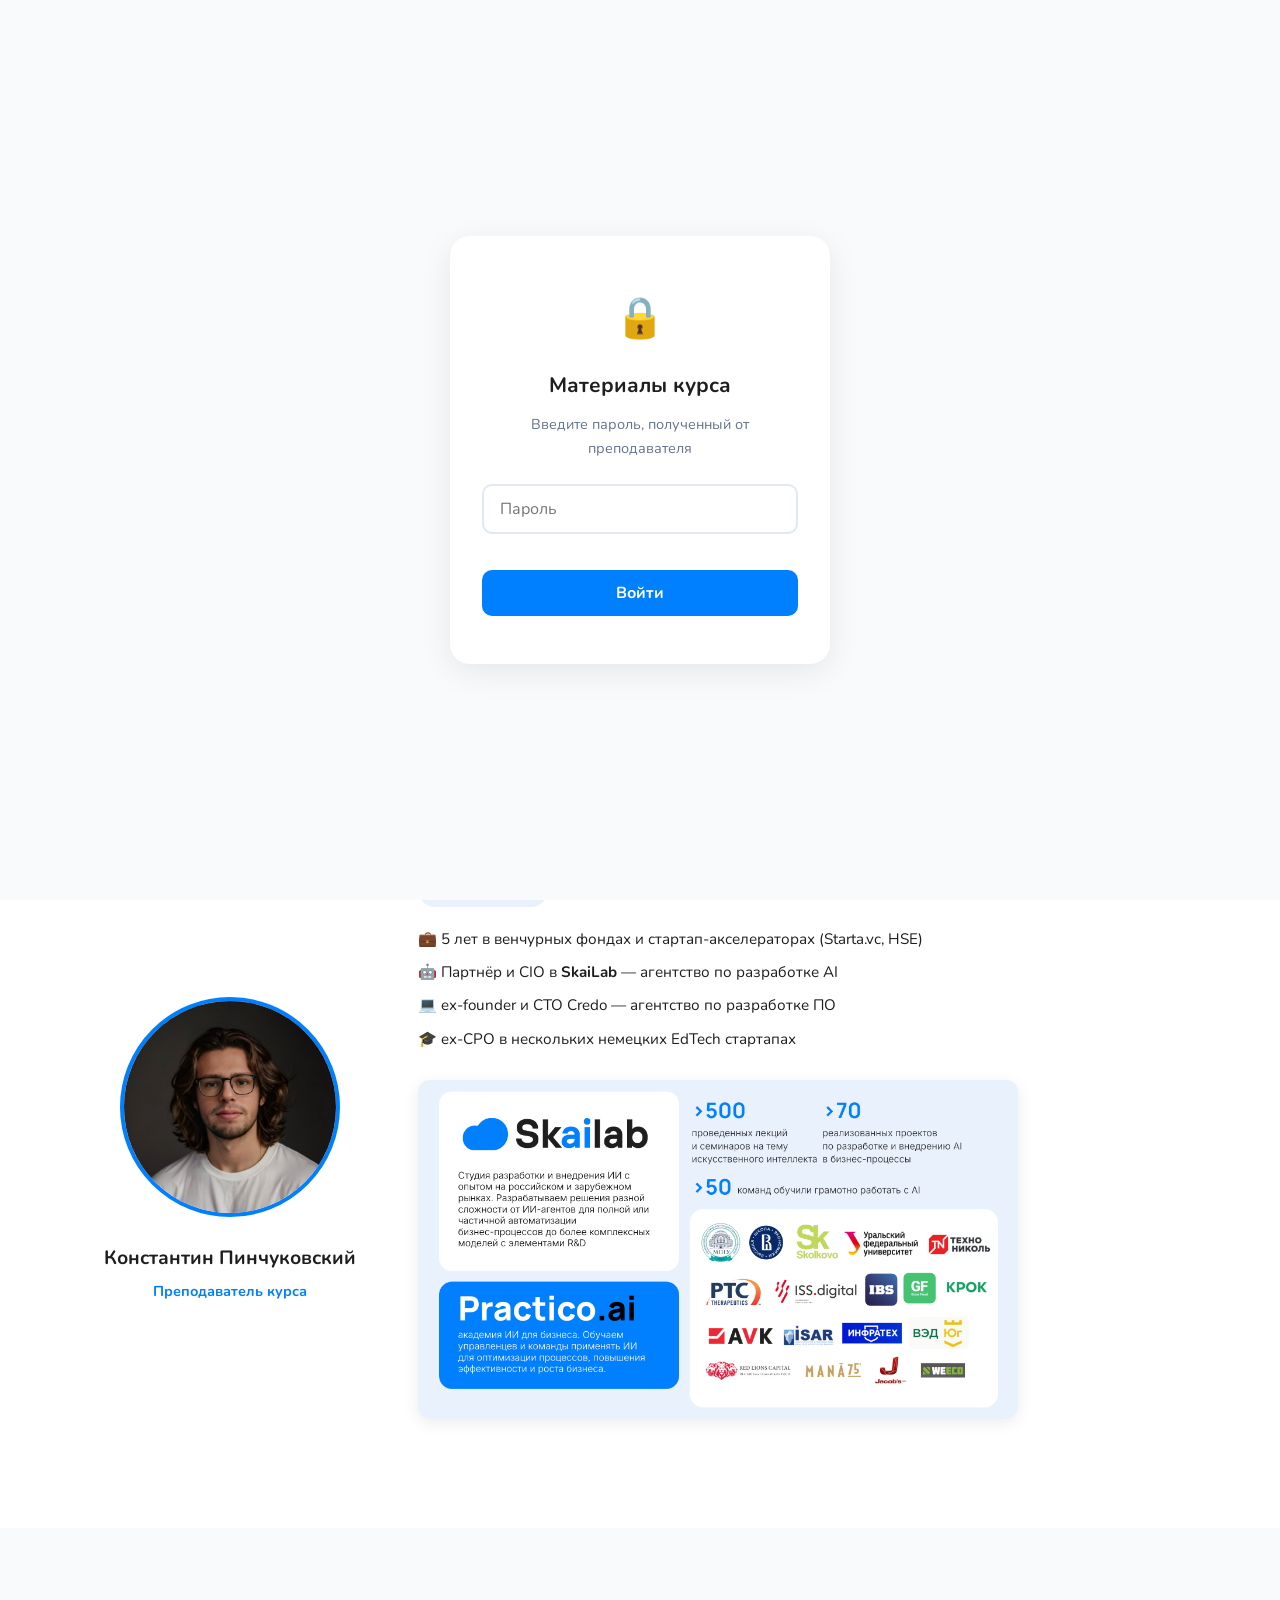
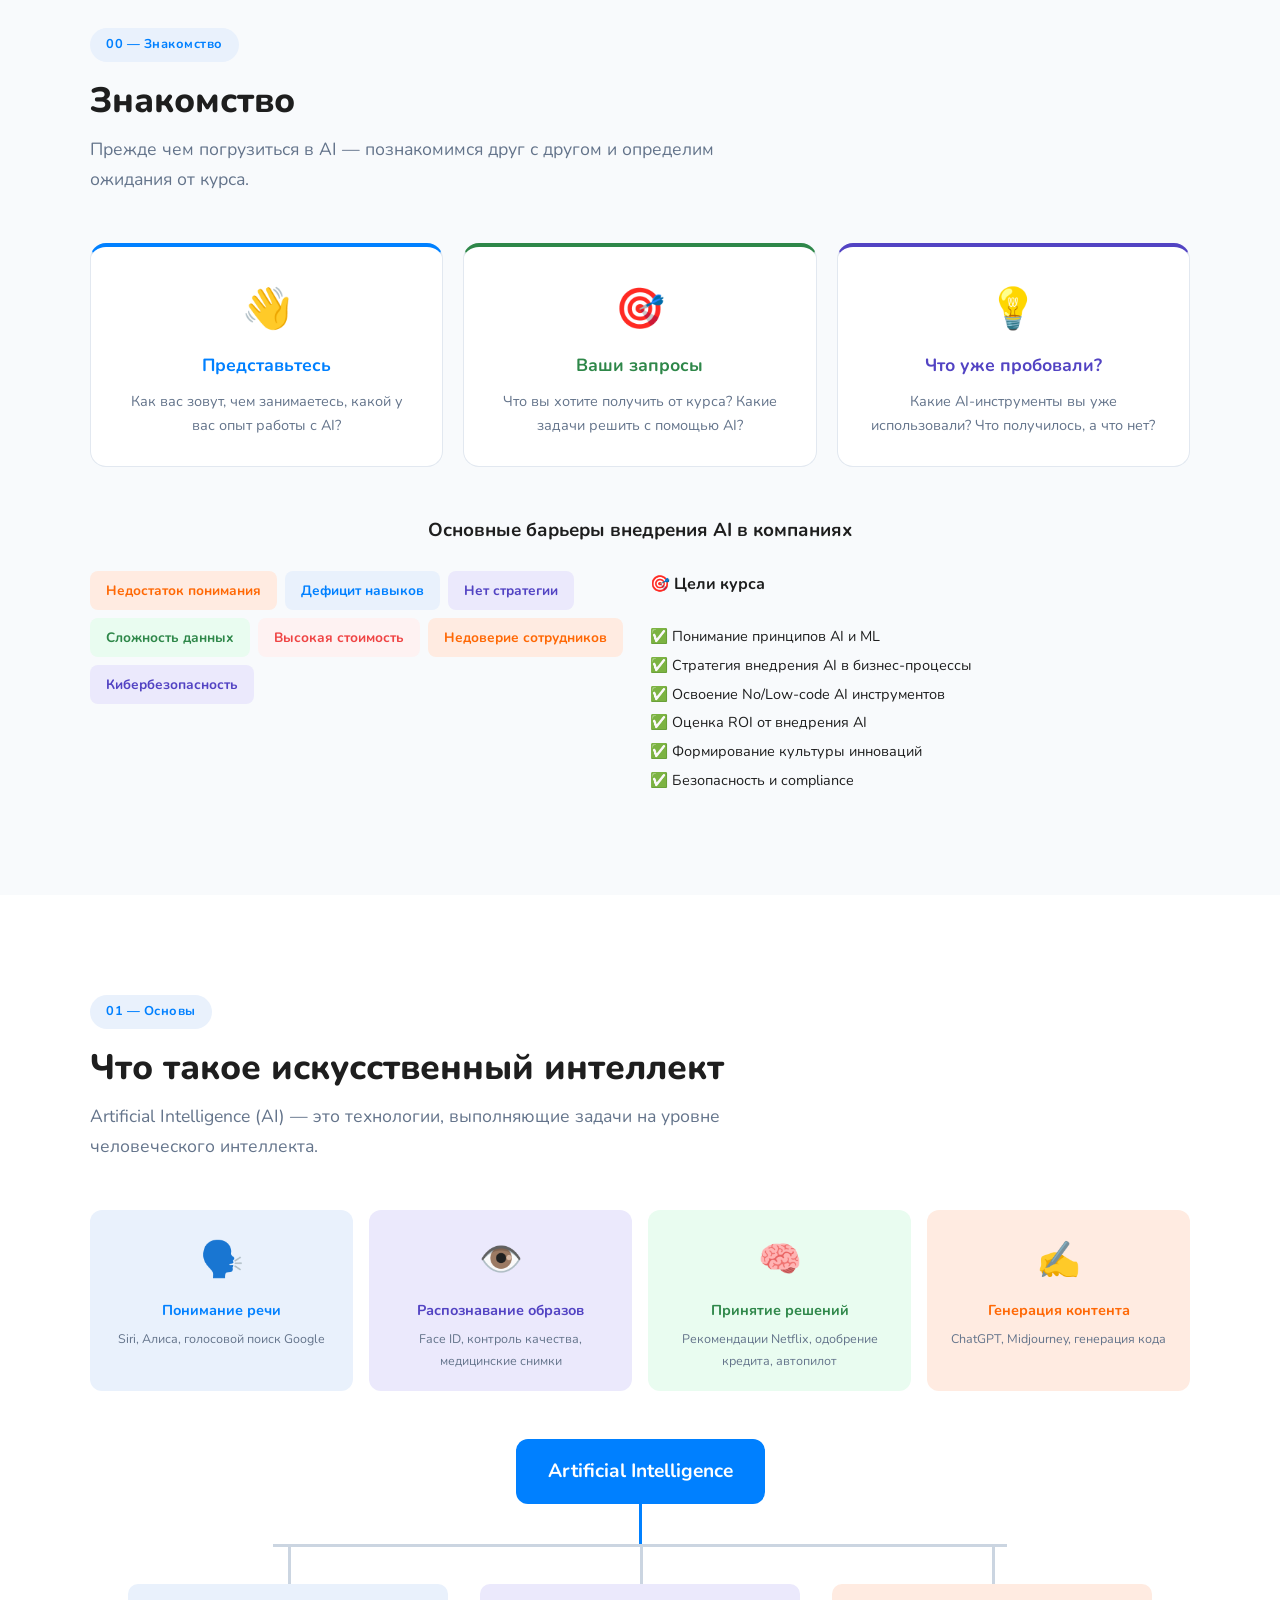
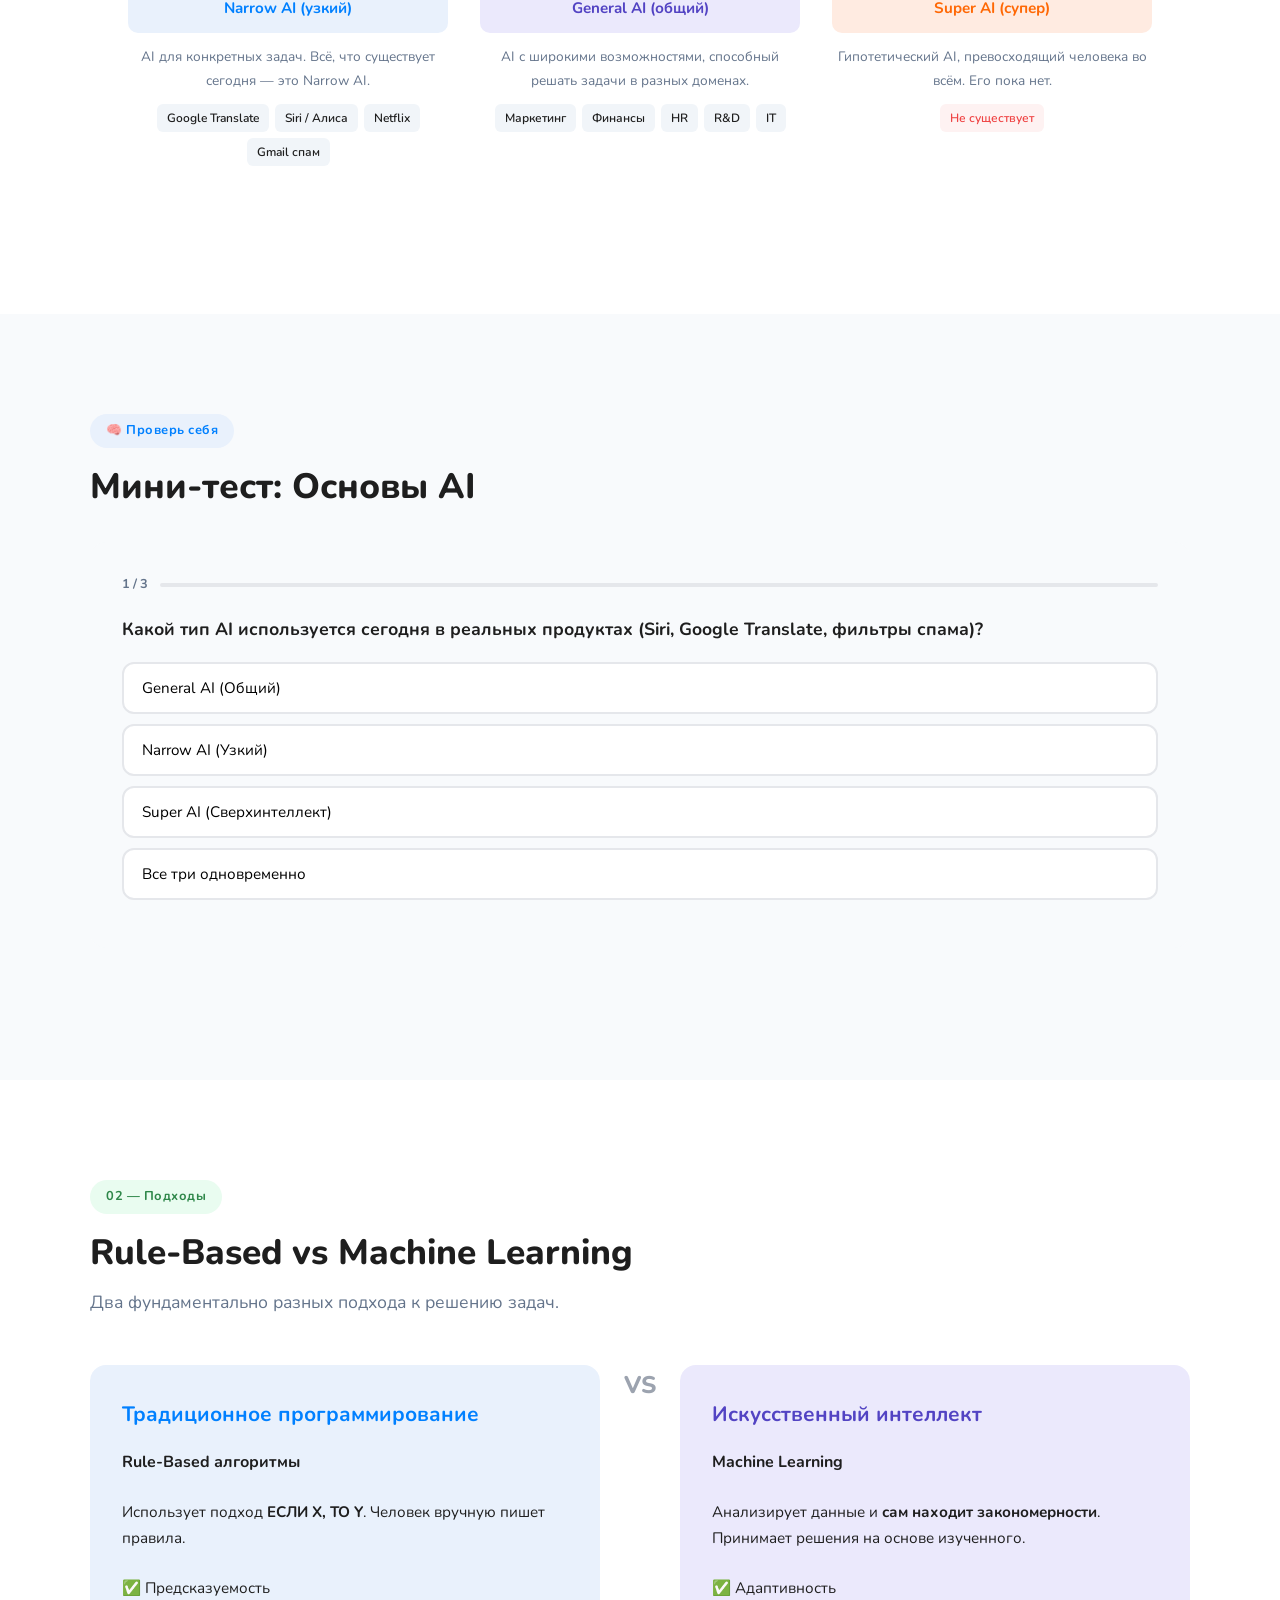
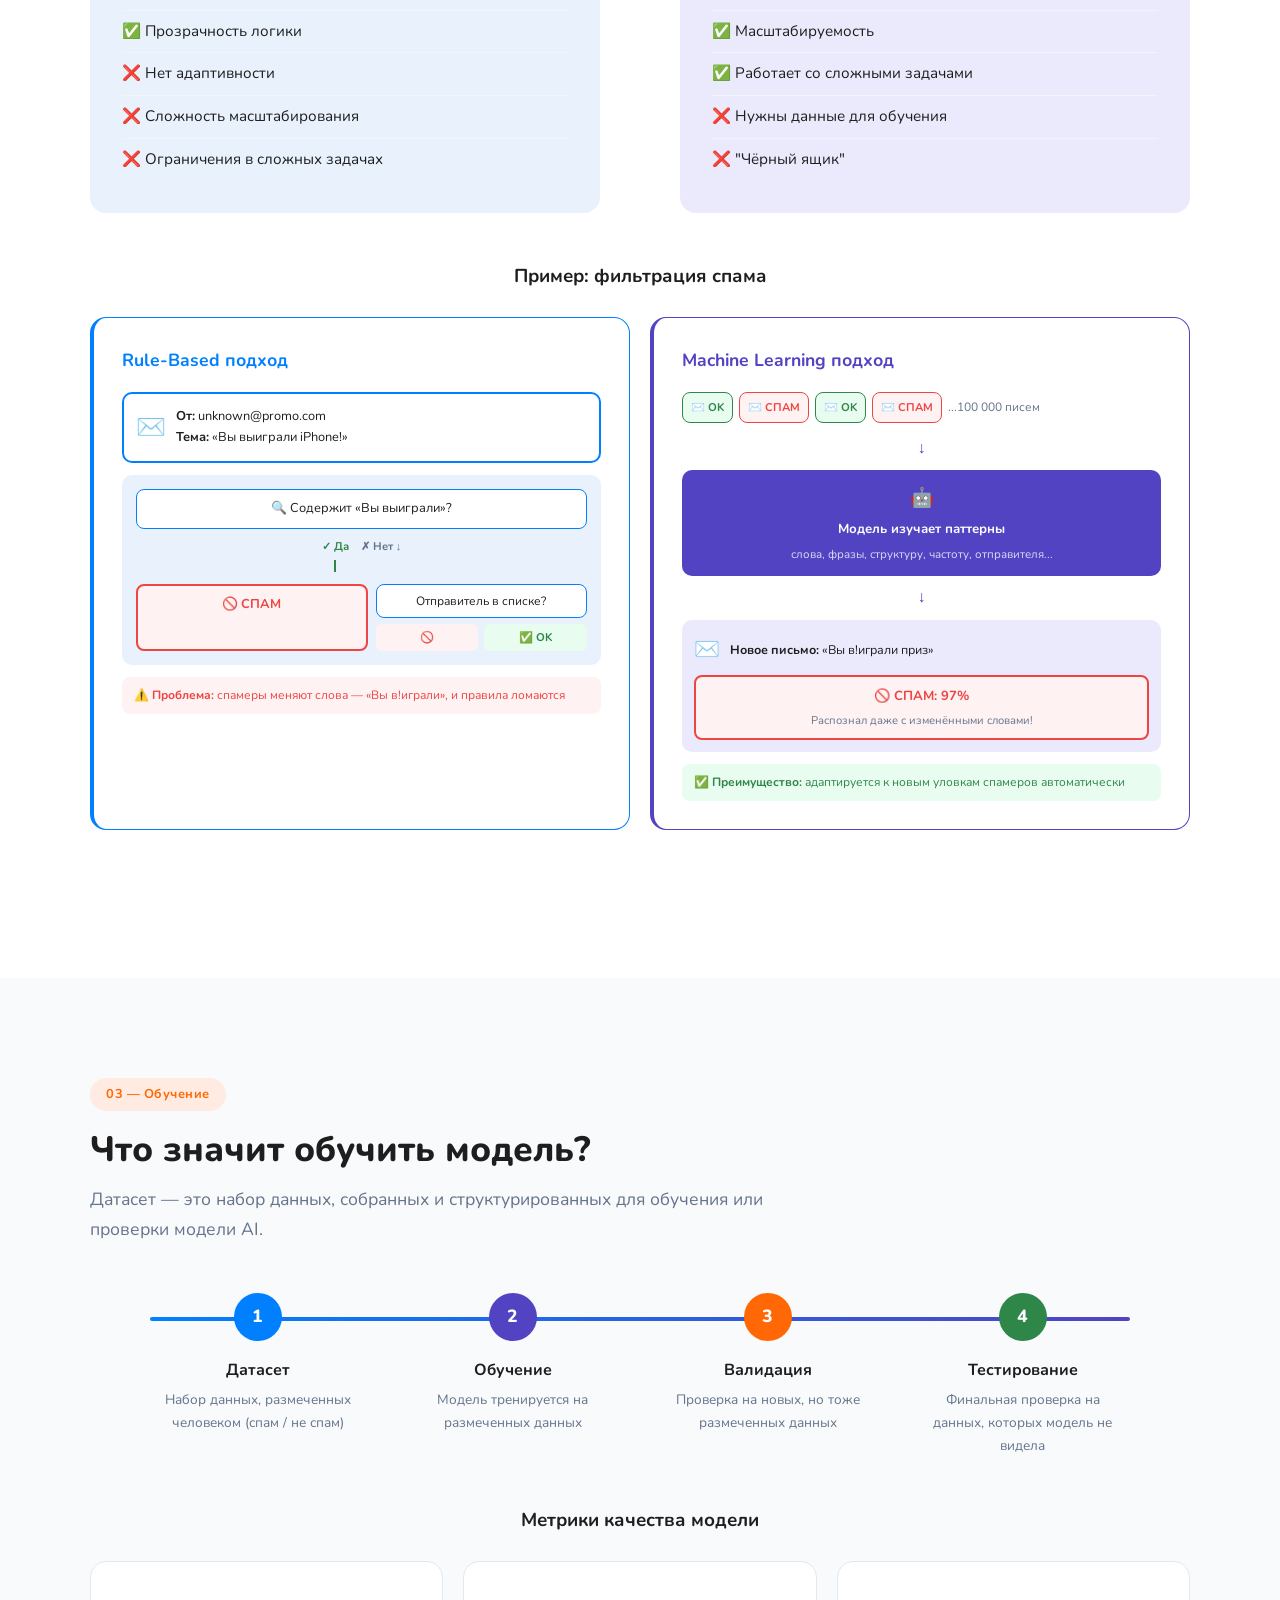
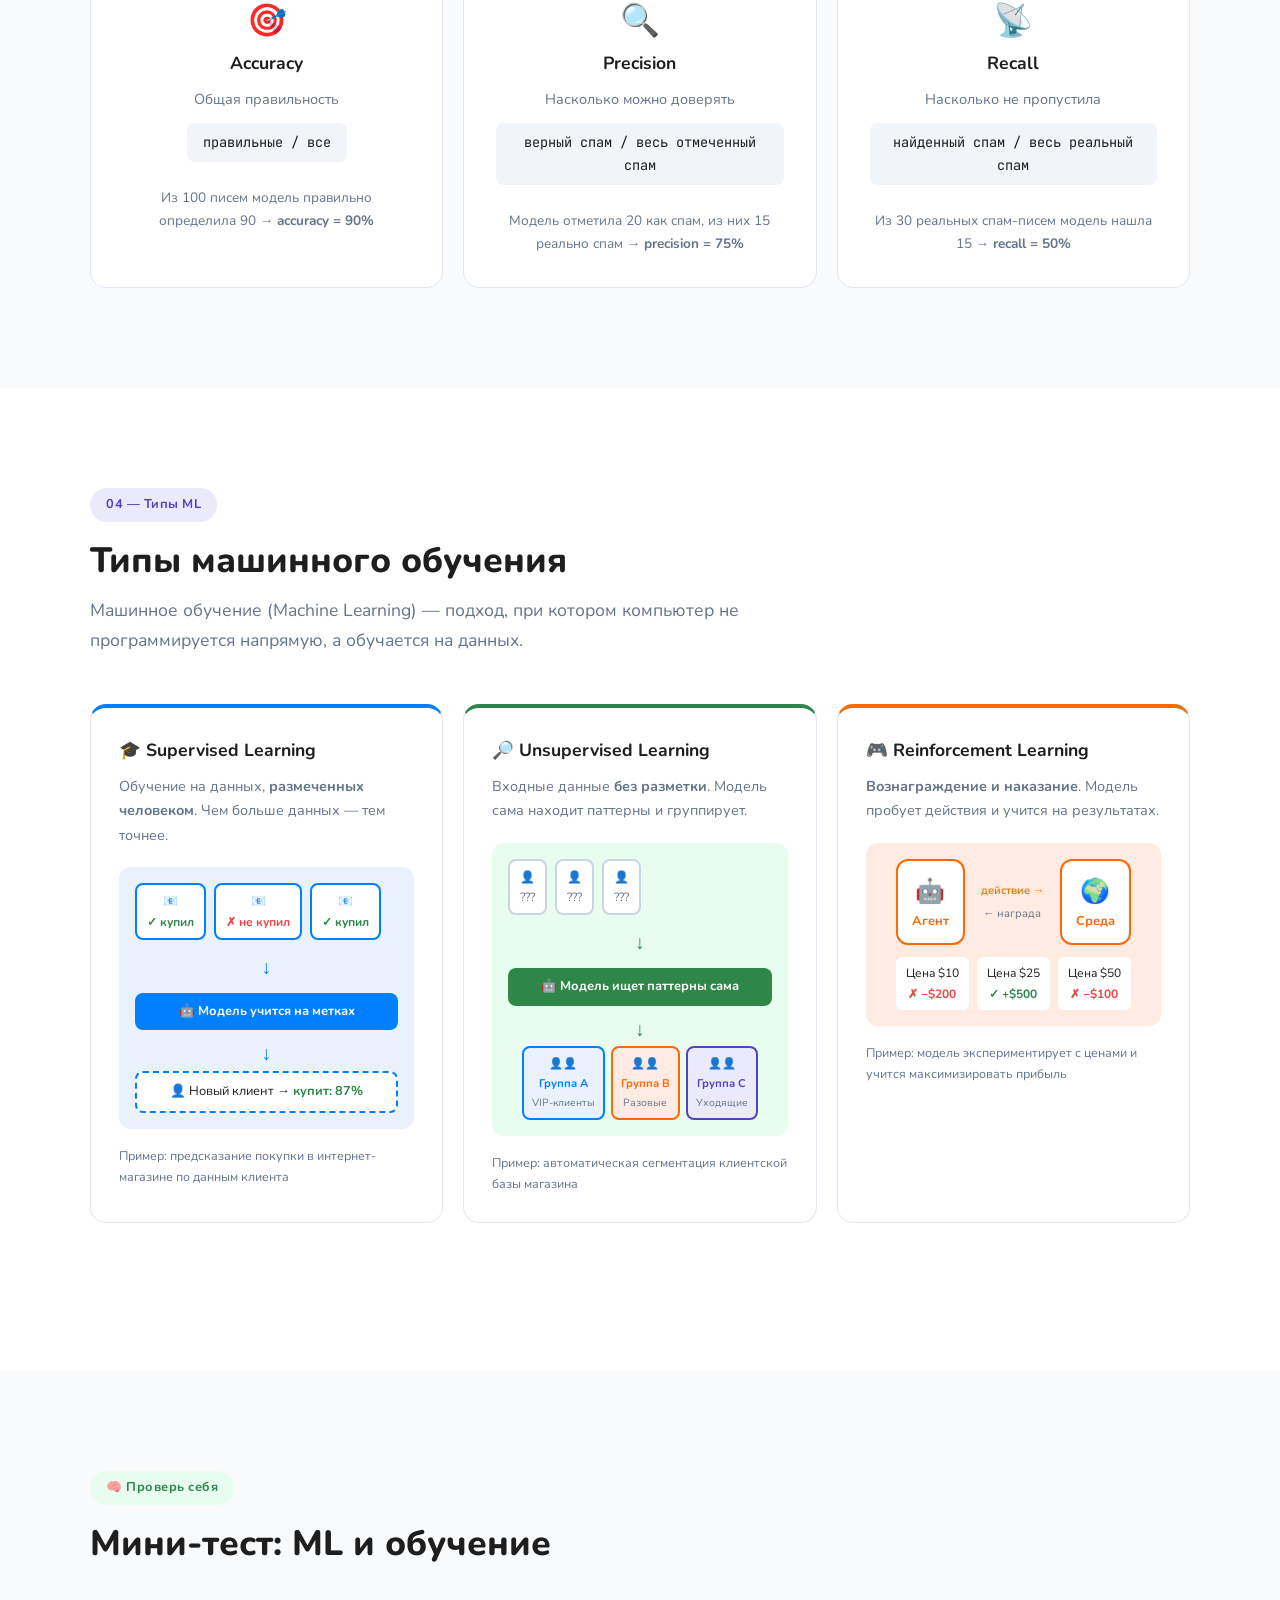
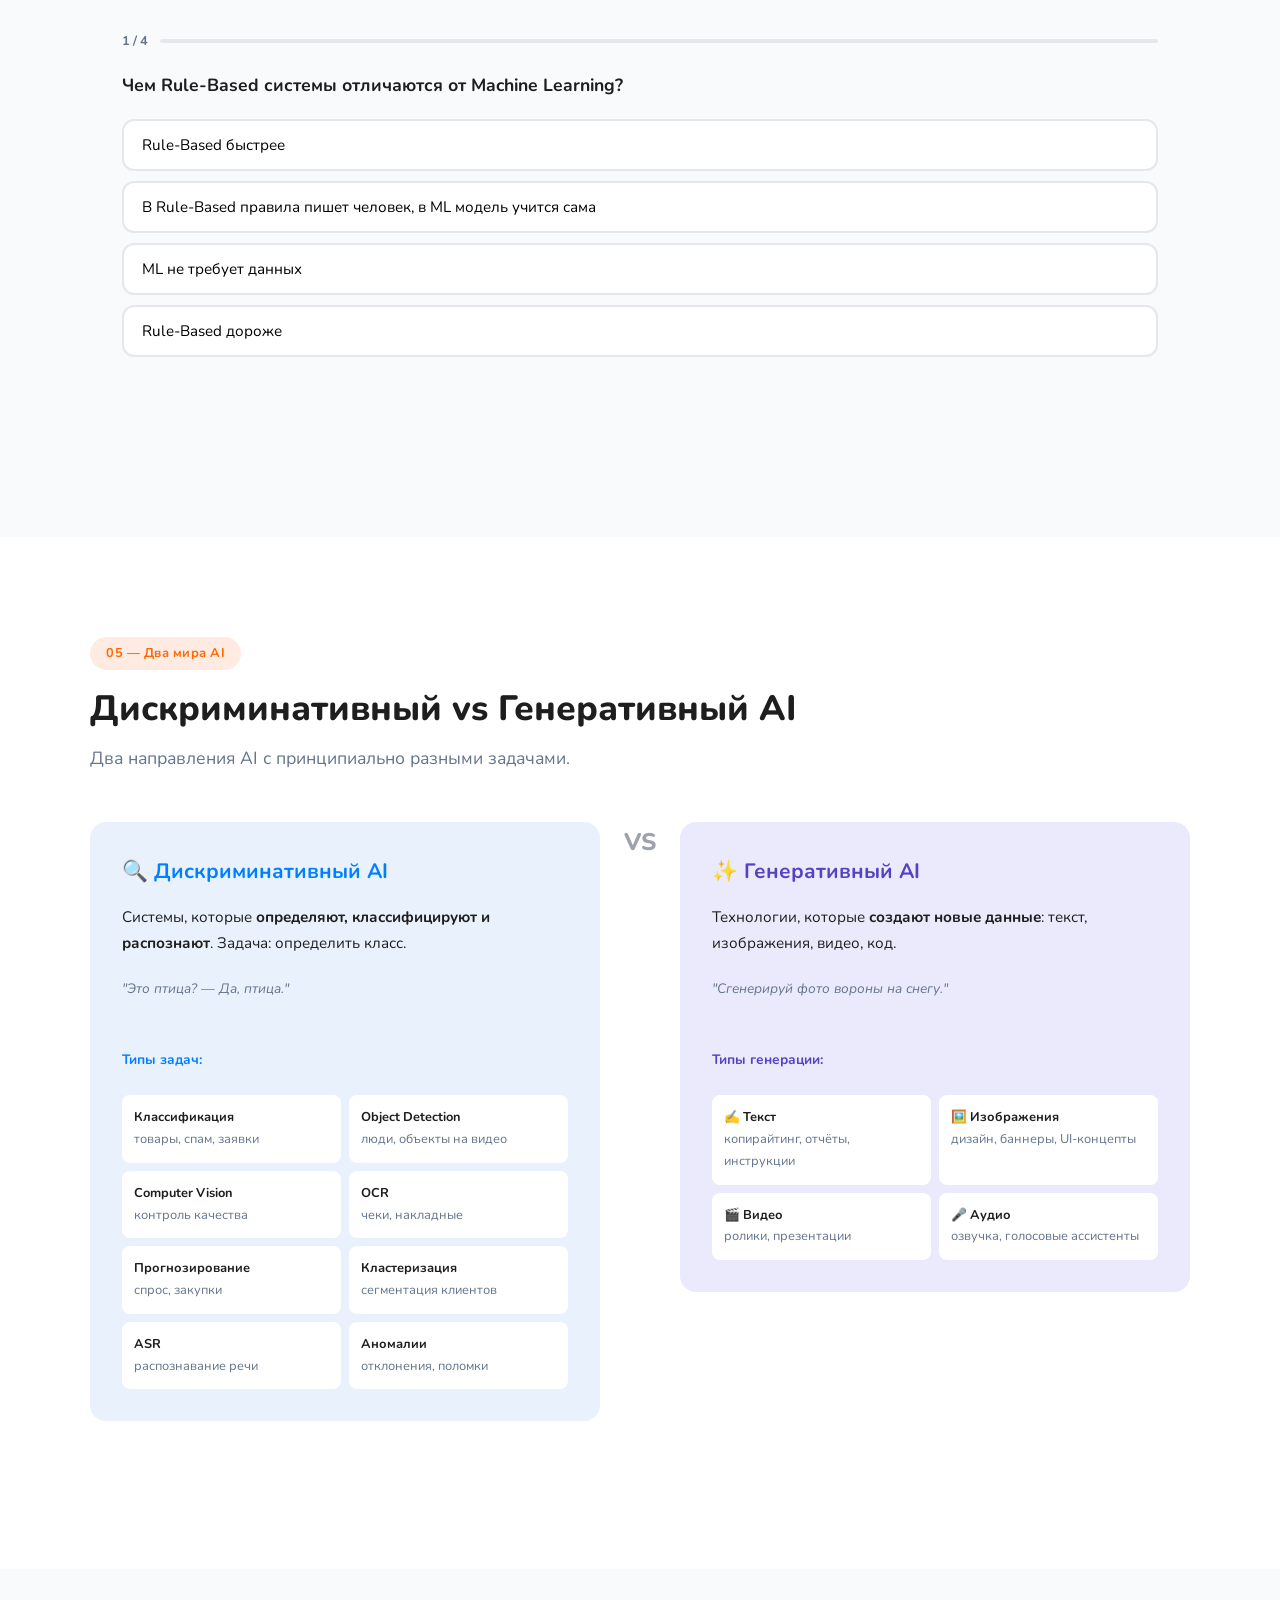
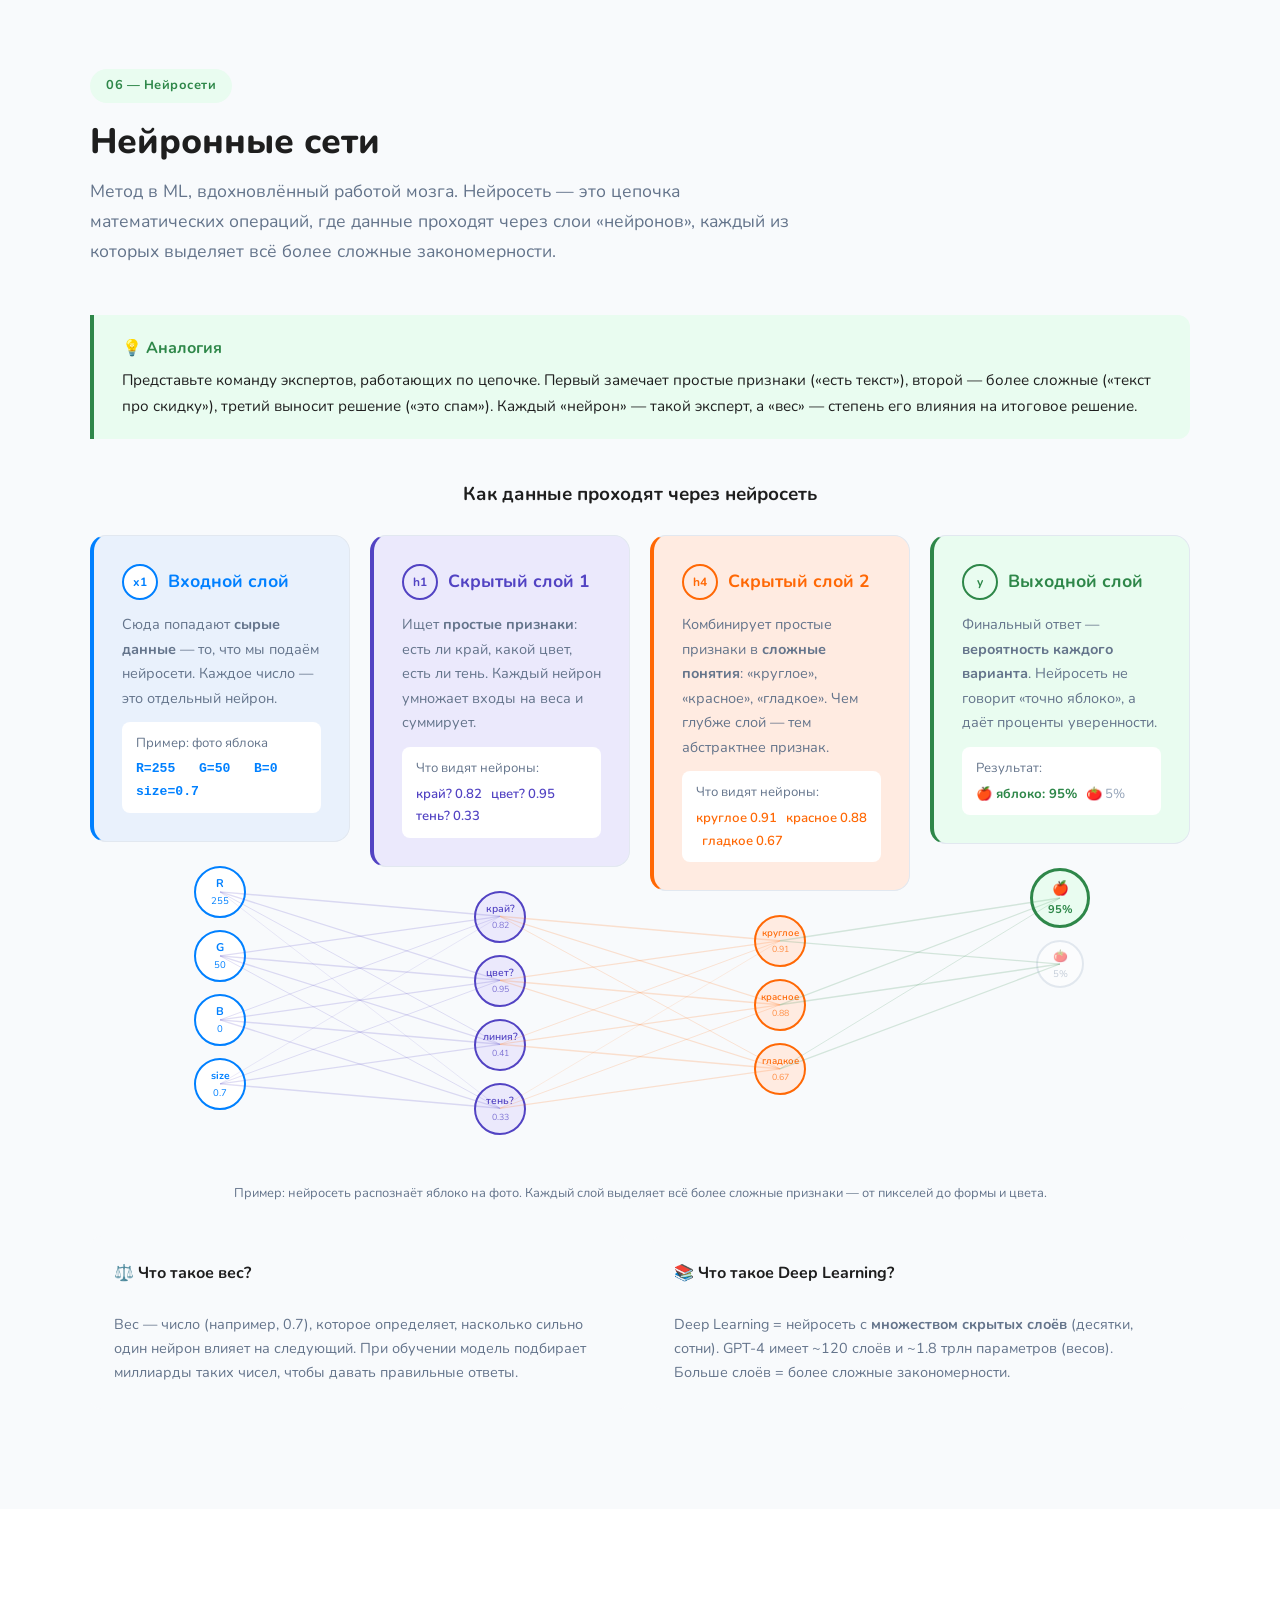
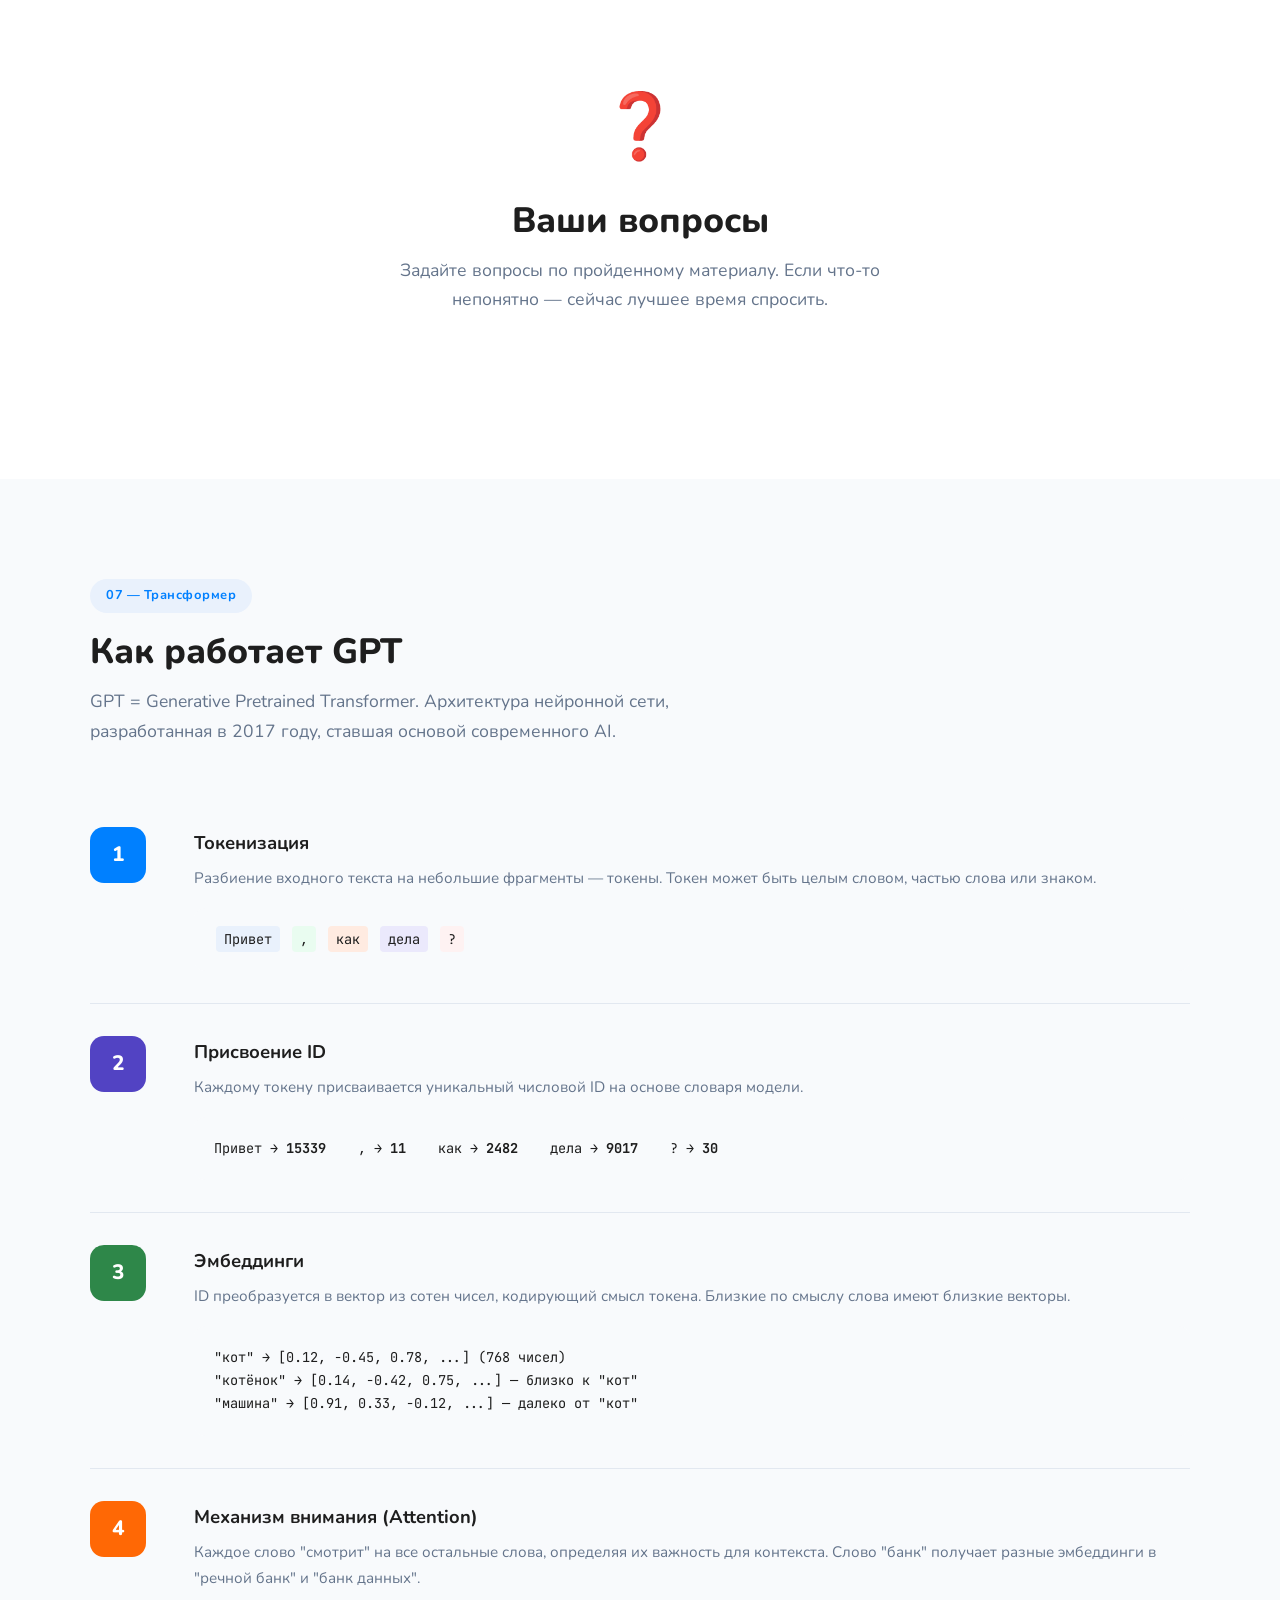
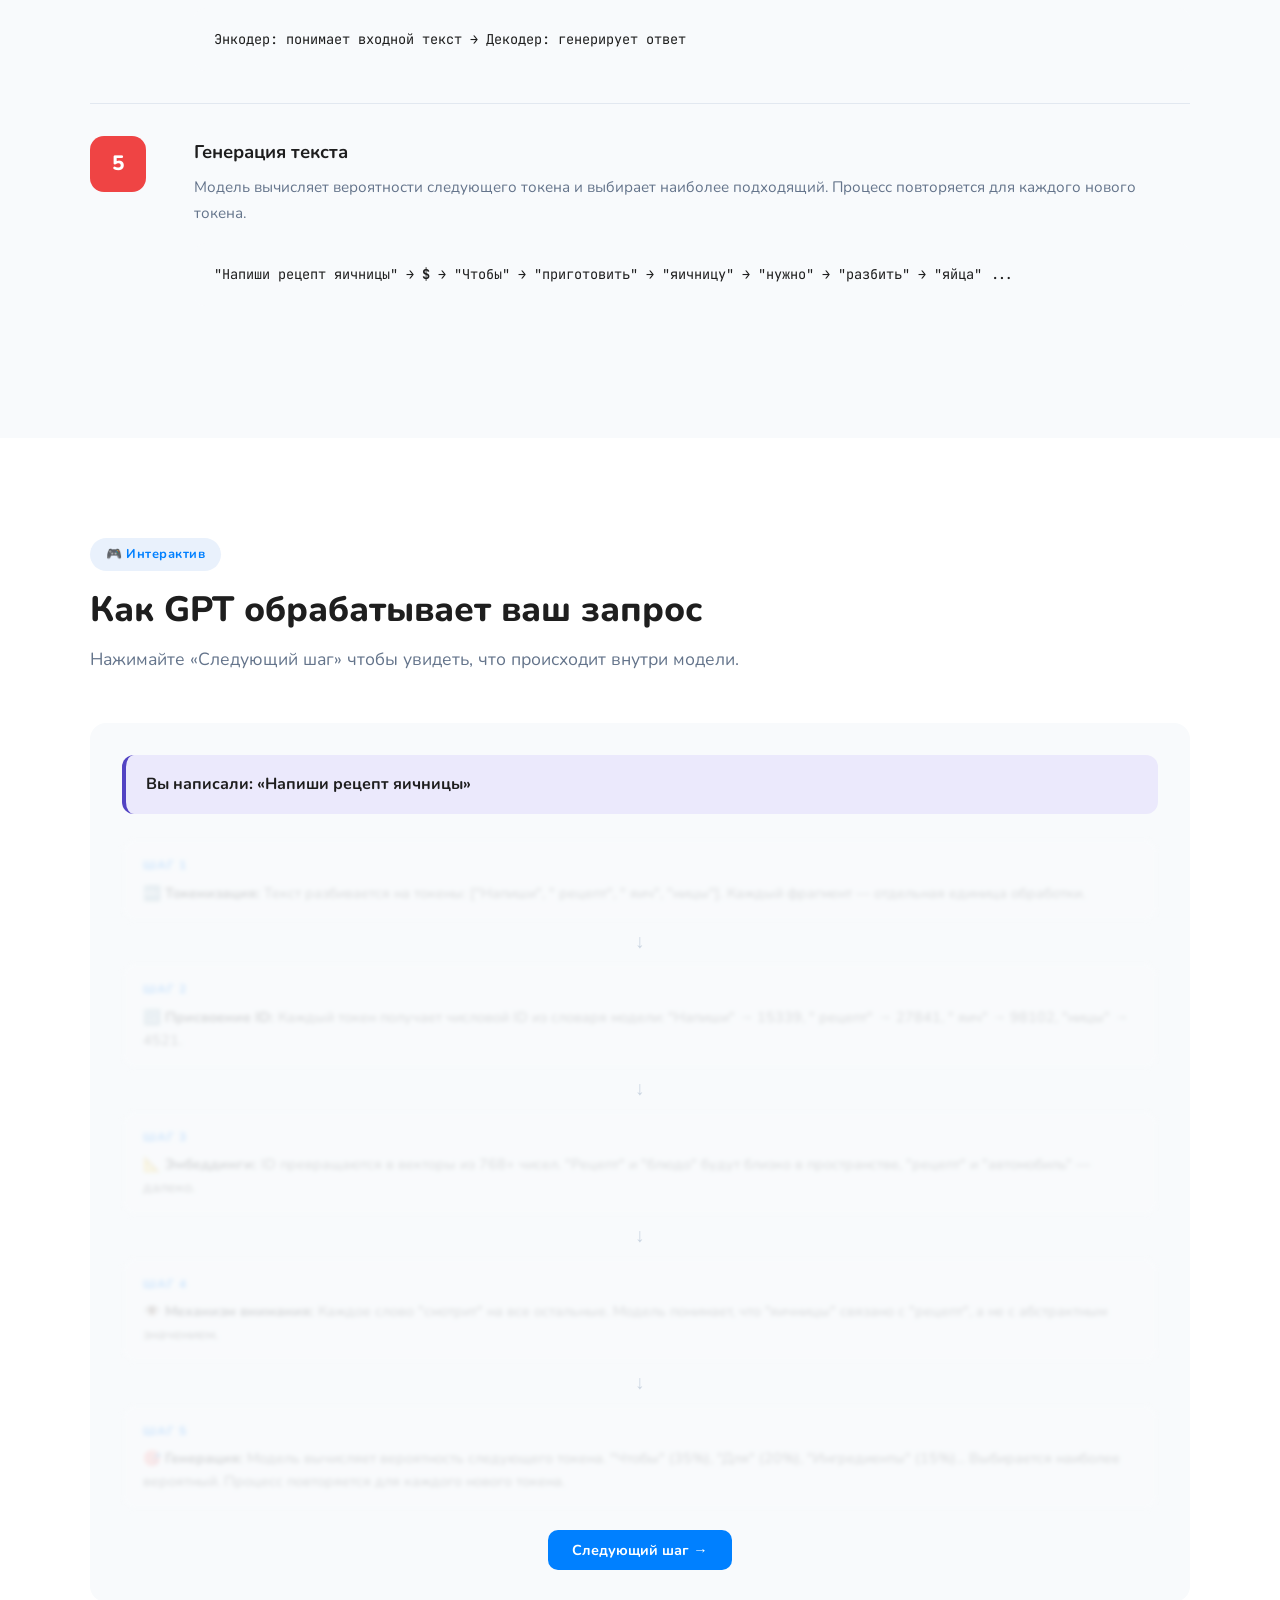
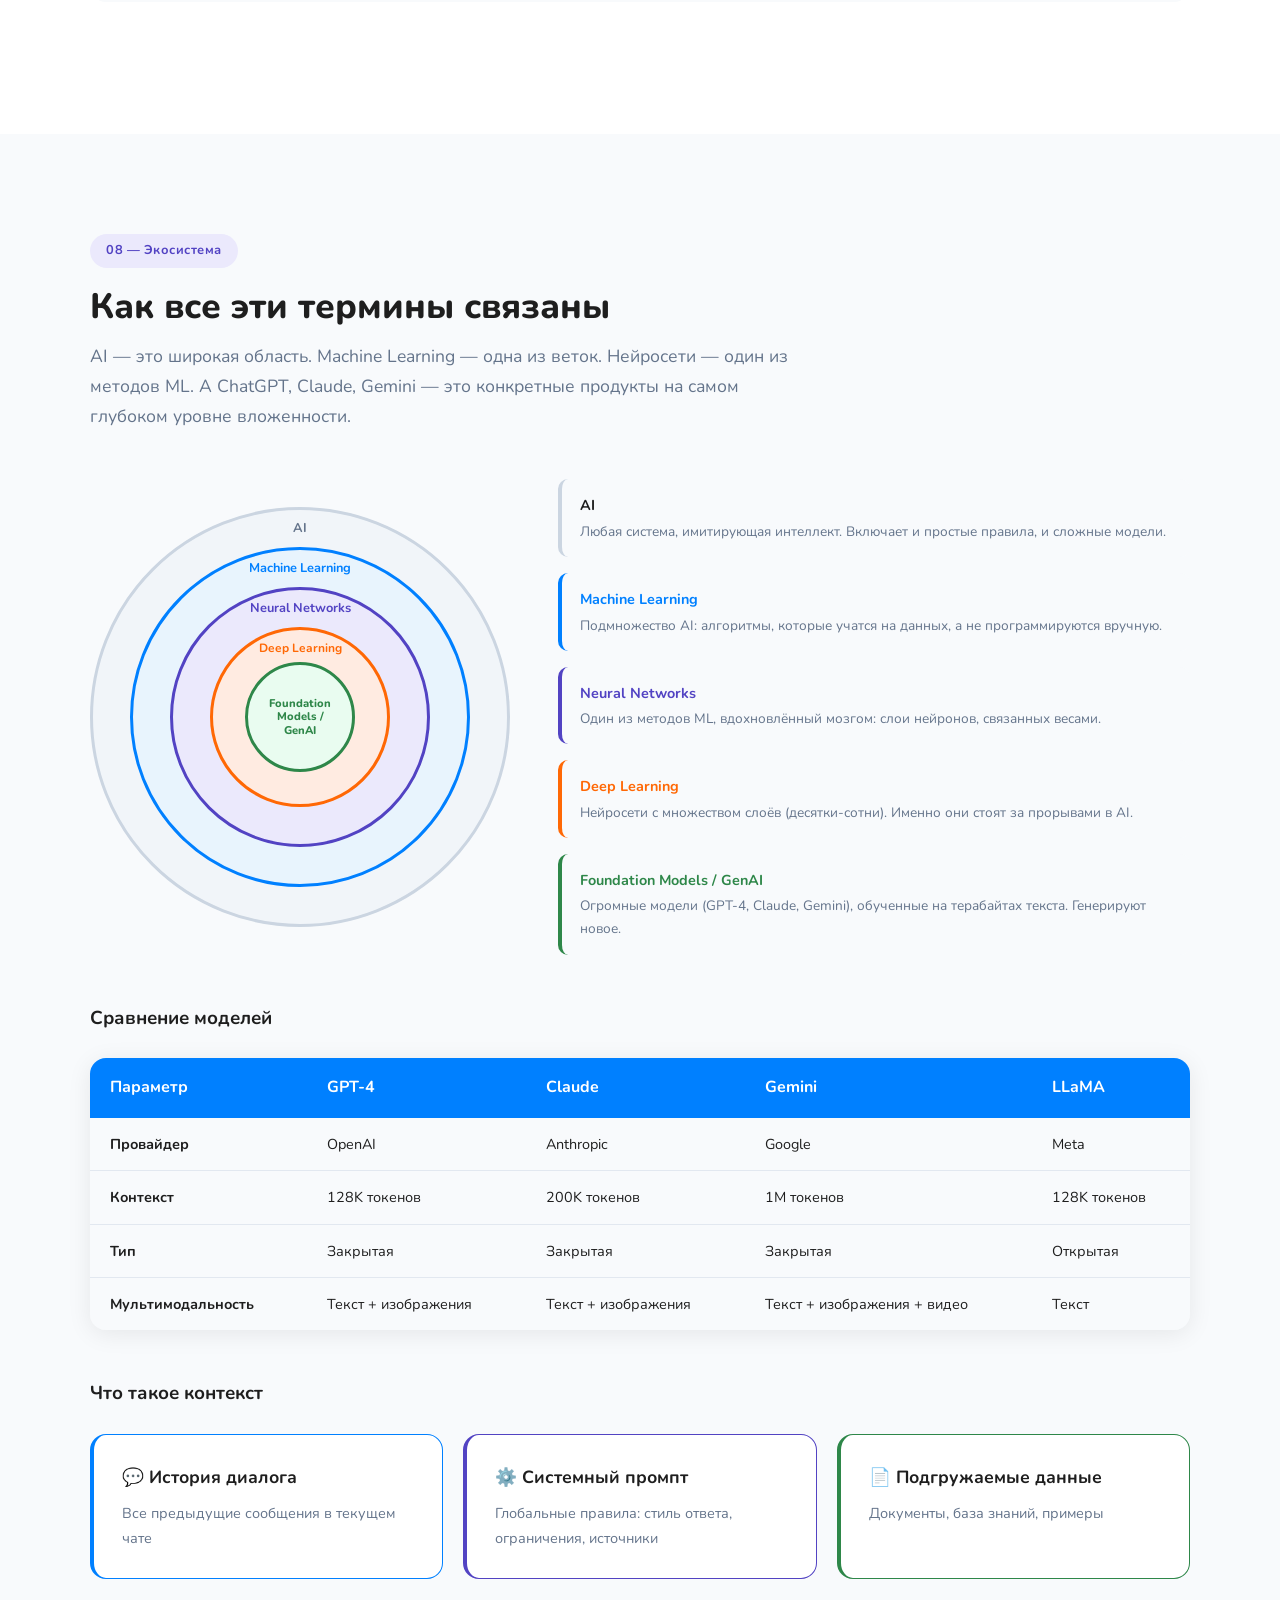
==== docs/lesson-01/index.html @ c6f98d3c "Add image lightbox (click to zoom) to L1 and L2 All section images get cursor:zoom-in and click open" ====
<!DOCTYPE html>
<html lang="ru">
<head>
<meta charset="UTF-8">
<meta name="viewport" content="width=device-width, initial-scale=1.0">
<title>Урок 1 — Знакомство и введение в AI</title>
<link href="https://fonts.googleapis.com/css2?family=Nunito:wght@400;600;700;800&family=JetBrains+Mono:wght@400;500&display=swap" rel="stylesheet">
<link rel="stylesheet" href="interactive.css">
<style>
:root {
    --blue: #0080ff;
    --blue-dark: #0060cc;
    --blue-light: #e9f1fc;
    --green: #2e8749;
    --green-light: #e9fcf0;
    --orange: #ff6805;
    --orange-light: #ffebe1;
    --purple: #5243c3;
    --purple-light: #ebe9fc;
    --dark: #1e1e1e;
    --gray: #64748B;
    --gray-light: #9CA3AF;
    --bg: #F8FAFC;
    --white: #FFFFFF;
    --radius: 16px;
    --shadow: 0 4px 24px rgba(0,0,0,0.08);
}
*, *::before, *::after { box-sizing: border-box; margin: 0; padding: 0; }
body { font-family: 'Nunito', sans-serif; color: var(--dark); line-height: 1.7; background: var(--white); }
a { color: var(--blue); text-decoration: none; }

/* ── Nav ── */
.top-nav {
    position: fixed; top: 0; left: 0; right: 0; z-index: 100;
    background: rgba(255,255,255,0.95); backdrop-filter: blur(10px);
    border-bottom: 1px solid #E2E8F0;
}
.nav-inner {
    max-width: 1200px; margin: 0 auto; padding: 12px 24px;
    display: flex; align-items: center; justify-content: space-between;
}
.nav-logo { font-weight: 800; font-size: 1.1rem; color: var(--blue); }
.nav-links { display: flex; gap: 24px; font-size: 0.85rem; font-weight: 600; color: var(--gray); }
.nav-links a { color: var(--gray); transition: color 0.2s; }
.nav-links a:hover { color: var(--blue); }
.progress-track { height: 3px; background: #E2E8F0; }
.progress-fill { height: 3px; background: linear-gradient(90deg, var(--blue), var(--purple)); width: 0%; transition: width 0.3s; }

/* ── Section base ── */
.section { padding: 100px 24px; }
.section:nth-child(odd) { background: var(--white); }
.section:nth-child(even) { background: var(--bg); }
.section-inner { max-width: 1100px; margin: 0 auto; }
.section-badge {
    display: inline-flex; align-items: center; gap: 8px;
    padding: 6px 16px; border-radius: 50px;
    font-size: 0.8rem; font-weight: 700; letter-spacing: 0.5px;
    margin-bottom: 16px;
}
.section-title { font-size: 2.2rem; font-weight: 800; margin-bottom: 12px; line-height: 1.3; }
.section-subtitle { font-size: 1.1rem; color: var(--gray); margin-bottom: 48px; max-width: 700px; }

/* ── Hero ── */
.hero {
    background: linear-gradient(135deg, #0a0a1a 0%, #1a1a3e 50%, #0d0d2b 100%);
    color: white; padding: 160px 24px 100px; text-align: center;
    position: relative; overflow: hidden;
}
.hero::before {
    content: ''; position: absolute; top: -200px; right: -200px;
    width: 600px; height: 600px; border-radius: 50%;
    background: radial-gradient(circle, rgba(0,128,255,0.15) 0%, transparent 70%);
}
.hero::after {
    content: ''; position: absolute; bottom: -150px; left: -150px;
    width: 400px; height: 400px; border-radius: 50%;
    background: radial-gradient(circle, rgba(82,67,195,0.12) 0%, transparent 70%);
}
.hero-inner { max-width: 900px; margin: 0 auto; position: relative; z-index: 1; }
.hero-badge {
    display: inline-block; padding: 8px 20px; border-radius: 50px;
    background: rgba(0,128,255,0.15); border: 1px solid rgba(0,128,255,0.3);
    color: #6db8ff; font-size: 0.85rem; font-weight: 700; margin-bottom: 24px;
}
.hero h1 { font-size: 3rem; font-weight: 800; margin-bottom: 16px; line-height: 1.2; }
.hero p { font-size: 1.15rem; color: rgba(255,255,255,0.7); max-width: 600px; margin: 0 auto 48px; }

/* Stats row */
.stats-row { display: grid; grid-template-columns: repeat(4, 1fr); gap: 16px; margin-top: 48px; }
.stat-card {
    background: rgba(255,255,255,0.05); border: 1px solid rgba(255,255,255,0.1);
    border-radius: var(--radius); padding: 24px 16px; text-align: center;
}
.stat-number { font-size: 2.2rem; font-weight: 800; color: var(--orange); }
.stat-label { font-size: 0.85rem; color: rgba(255,255,255,0.6); margin-top: 4px; }

/* ── Cards grid ── */
.cards-grid { display: grid; gap: 20px; }
.cards-2 { grid-template-columns: repeat(2, 1fr); }
.cards-3 { grid-template-columns: repeat(3, 1fr); }
.cards-4 { grid-template-columns: repeat(4, 1fr); }
.card {
    background: var(--white); border-radius: var(--radius); padding: 28px;
    border: 1px solid #E2E8F0; transition: transform 0.2s, box-shadow 0.2s;
}
.card:hover { transform: translateY(-4px); box-shadow: var(--shadow); }
.card-icon { font-size: 2rem; margin-bottom: 12px; }
.card-title { font-size: 1.1rem; font-weight: 700; margin-bottom: 8px; }
.card-text { font-size: 0.9rem; color: var(--gray); }
.card-accent { border-left: 4px solid; }
.card-accent.blue { border-color: var(--blue); }
.card-accent.green { border-color: var(--green); }
.card-accent.orange { border-color: var(--orange); }
.card-accent.purple { border-color: var(--purple); }

/* ── Tree diagram ── */
.tree { text-align: center; }
.tree-root {
    display: inline-block; padding: 16px 32px; border-radius: 12px;
    background: var(--blue); color: white; font-weight: 700; font-size: 1.2rem;
    margin-bottom: 0;
}
.tree-connector { width: 3px; height: 40px; background: var(--blue); margin: 0 auto; }
.tree-branches { display: flex; justify-content: center; gap: 32px; position: relative; }
.tree-branches::before {
    content: ''; position: absolute; top: 0; left: 16.66%; right: 16.66%;
    height: 3px; background: #CBD5E1;
}
.tree-branch {
    flex: 1; max-width: 320px; text-align: center; position: relative; padding-top: 40px;
}
.tree-branch::before {
    content: ''; position: absolute; top: 0; left: 50%;
    width: 3px; height: 40px; background: #CBD5E1;
}
.branch-head {
    padding: 12px 20px; border-radius: 10px; font-weight: 700;
    margin-bottom: 12px; font-size: 0.95rem;
}
.branch-body { font-size: 0.85rem; color: var(--gray); margin-bottom: 12px; }
.branch-examples {
    display: flex; flex-wrap: wrap; gap: 6px; justify-content: center;
}
.branch-tag {
    padding: 4px 10px; border-radius: 6px; font-size: 0.75rem; font-weight: 600;
    background: #F1F5F9; color: var(--dark);
}

/* ── Comparison ── */
.comparison { display: grid; grid-template-columns: 1fr 80px 1fr; gap: 0; align-items: start; }
.comp-col { padding: 32px; border-radius: var(--radius); }
.comp-col h3 { font-size: 1.3rem; margin-bottom: 16px; }
.comp-vs {
    display: flex; align-items: center; justify-content: center;
    font-size: 1.5rem; font-weight: 800; color: var(--gray-light);
}
.comp-list { list-style: none; }
.comp-list li { padding: 8px 0; border-bottom: 1px solid #F1F5F9; font-size: 0.95rem; }
.comp-list li:last-child { border: none; }

/* ── Flowchart ── */
.flowchart { display: flex; flex-direction: column; align-items: center; gap: 0; }
.flow-box {
    padding: 14px 24px; border-radius: 10px; font-weight: 600;
    text-align: center; max-width: 400px; font-size: 0.9rem;
}
.flow-arrow {
    width: 3px; height: 32px; background: #CBD5E1; position: relative;
}
.flow-arrow::after {
    content: ''; position: absolute; bottom: 0; left: -4px;
    border-left: 5px solid transparent; border-right: 5px solid transparent;
    border-top: 8px solid #CBD5E1;
}
.flow-branch { display: flex; gap: 40px; align-items: flex-start; }
.flow-label {
    position: absolute; font-size: 0.75rem; font-weight: 700;
    color: var(--gray); top: 50%; transform: translateY(-50%);
}

/* ── Timeline ── */
.timeline-h { display: flex; justify-content: space-between; position: relative; padding: 0 40px; margin: 48px 0; }
.timeline-h::before {
    content: ''; position: absolute; top: 24px; left: 60px; right: 60px;
    height: 4px; background: linear-gradient(90deg, var(--blue), var(--purple));
    border-radius: 2px;
}
.tl-step { text-align: center; flex: 1; position: relative; }
.tl-dot {
    width: 48px; height: 48px; border-radius: 50%; margin: 0 auto 16px;
    display: flex; align-items: center; justify-content: center;
    font-weight: 800; color: white; font-size: 1.1rem; position: relative; z-index: 1;
}
.tl-title { font-weight: 700; margin-bottom: 4px; }
.tl-desc { font-size: 0.85rem; color: var(--gray); max-width: 200px; margin: 0 auto; }

/* ── Metric cards ── */
.metric-card {
    background: var(--white); border-radius: var(--radius); padding: 32px;
    border: 1px solid #E2E8F0; text-align: center;
}
.metric-value { font-size: 1.6rem; font-weight: 800; margin: 12px 0; }
.metric-formula {
    font-family: 'JetBrains Mono', monospace; font-size: 0.85rem;
    background: #F1F5F9; padding: 8px 16px; border-radius: 8px;
    display: inline-block; margin: 12px 0;
}
.metric-example { font-size: 0.85rem; color: var(--gray); margin-top: 12px; }

/* ── Neural network ── */
.nn-diagram { display: flex; justify-content: center; align-items: center; gap: 60px; padding: 40px 0; }
.nn-layer { display: flex; flex-direction: column; gap: 20px; align-items: center; }
.nn-neuron {
    width: 44px; height: 44px; border-radius: 50%; border: 3px solid;
    display: flex; align-items: center; justify-content: center;
    font-size: 0.7rem; font-weight: 700;
}
.nn-label { text-align: center; font-size: 0.8rem; font-weight: 700; color: var(--gray); margin-top: 8px; }
.nn-connections {
    position: relative; width: 60px;
}
.nn-line {
    position: absolute; height: 2px; background: #CBD5E1;
    transform-origin: left center;
}

/* ── Steps (GPT) ── */
.steps { display: flex; flex-direction: column; gap: 0; }
.step {
    display: grid; grid-template-columns: 80px 1fr; gap: 24px;
    padding: 32px 0; border-bottom: 1px solid #E2E8F0;
}
.step:last-child { border: none; }
.step-num {
    width: 56px; height: 56px; border-radius: 14px;
    display: flex; align-items: center; justify-content: center;
    font-size: 1.3rem; font-weight: 800; color: white;
}
.step-content h3 { font-size: 1.15rem; margin-bottom: 8px; }
.step-content p { font-size: 0.95rem; color: var(--gray); }
.step-visual {
    margin-top: 16px; padding: 20px; background: #F8FAFC;
    border-radius: 12px; font-family: 'JetBrains Mono', monospace;
    font-size: 0.85rem;
}

/* ── Nested circles (taxonomy) ── */
.taxonomy { display: flex; justify-content: center; padding: 40px 0; }
.tax-ring {
    border-radius: 50%; display: flex; align-items: center; justify-content: center;
    position: relative;
}
.tax-ring .tax-label {
    position: absolute; font-weight: 700; font-size: 0.8rem;
    white-space: nowrap;
}

/* ── Table ── */
.styled-table { width: 100%; border-collapse: separate; border-spacing: 0; border-radius: var(--radius); overflow: hidden; box-shadow: var(--shadow); }
.styled-table th { background: var(--blue); color: white; padding: 16px 20px; text-align: left; font-weight: 700; }
.styled-table td { padding: 14px 20px; border-bottom: 1px solid #E2E8F0; font-size: 0.9rem; }
.styled-table tr:nth-child(even) td { background: var(--bg); }
.styled-table tr:last-child td { border-bottom: none; }

/* ── CTA ── */
.cta-block {
    text-align: center; padding: 80px 24px;
    background: linear-gradient(135deg, var(--blue-light) 0%, var(--purple-light) 100%);
    border-radius: var(--radius);
}
.cta-block h2 { font-size: 2rem; margin-bottom: 12px; }
.cta-block p { color: var(--gray); margin-bottom: 32px; }
.cta-btn {
    display: inline-block; padding: 14px 36px; border-radius: 50px;
    background: var(--blue); color: white; font-weight: 700; font-size: 1rem;
    transition: background 0.2s;
}
.cta-btn:hover { background: var(--blue-dark); color: white; }

/* ── Utility ── */
.text-blue { color: var(--blue); }
.text-green { color: var(--green); }
.text-orange { color: var(--orange); }
.text-purple { color: var(--purple); }
.bg-blue-light { background: var(--blue-light); }
.bg-green-light { background: var(--green-light); }
.bg-orange-light { background: var(--orange-light); }
.bg-purple-light { background: var(--purple-light); }
.mb-24 { margin-bottom: 24px; }
.mb-48 { margin-bottom: 48px; }
.mt-48 { margin-top: 48px; }
.bold { font-weight: 700; }

/* ── Responsive ── */
@media (max-width: 768px) {
    .hero h1 { font-size: 2rem; }
    .stats-row { grid-template-columns: repeat(2, 1fr); }
    .cards-3, .cards-4 { grid-template-columns: 1fr; }
    .cards-2 { grid-template-columns: 1fr; }
    .comparison { grid-template-columns: 1fr; }
    .comp-vs { padding: 16px 0; }
    .tree-branches { flex-direction: column; align-items: center; }
    .tree-branches::before { display: none; }
    .tree-branch::before { display: none; }
    .tree-branch { padding-top: 16px; }
    .timeline-h { flex-direction: column; gap: 24px; padding: 0; }
    .timeline-h::before { display: none; }
    .step { grid-template-columns: 56px 1fr; }
    .nav-links { display: none; }
    .section { padding: 60px 16px; }
    .section-title { font-size: 1.6rem; }
    .nn-diagram { flex-wrap: wrap; gap: 24px; }
}
/* ═══ Lightbox ═══ */
.zoomable { cursor: zoom-in; transition: opacity 0.2s; border-radius: 8px; }
.zoomable:hover { opacity: 0.85; }
.lightbox-overlay { display:none; position:fixed; inset:0; background:rgba(0,0,0,0.85); z-index:9999; cursor:zoom-out; justify-content:center; align-items:center; padding:24px; }
.lightbox-overlay.active { display:flex; }
.lightbox-overlay img { max-width:95vw; max-height:95vh; border-radius:12px; box-shadow:0 8px 48px rgba(0,0,0,0.5); }
.lightbox-close { position:absolute; top:16px; right:24px; color:white; font-size:2rem; cursor:pointer; z-index:10000; opacity:0.7; }
.lightbox-close:hover { opacity:1; }
</style>
</head>
<body>

<!-- ═══ PASSWORD GATE ═══ -->
<div id="pw-gate" style="display:flex; align-items:center; justify-content:center; min-height:100vh; background:var(--bg); position:fixed; inset:0; z-index:9999;">
    <div style="text-align:center; max-width:380px; padding:48px 32px; background:white; border-radius:20px; box-shadow:0 8px 32px rgba(0,0,0,0.08);">
        <div style="font-size:2.5rem; margin-bottom:16px;">🔒</div>
        <h2 style="font-size:1.3rem; margin-bottom:8px;">Материалы курса</h2>
        <p style="color:var(--gray); font-size:0.9rem; margin-bottom:24px;">Введите пароль, полученный от преподавателя</p>
        <input id="pw-input" type="password" placeholder="Пароль" autocomplete="off"
            style="width:100%; padding:12px 16px; border:2px solid #E2E8F0; border-radius:10px; font-size:1rem; font-family:Nunito,sans-serif; outline:none; transition:border-color 0.2s;"
            onfocus="this.style.borderColor='var(--blue)'" onblur="this.style.borderColor='#E2E8F0'">
        <div id="pw-error" style="color:#EF4444; font-size:0.8rem; margin-top:8px; min-height:1.2em;"></div>
        <button id="pw-btn" style="width:100%; margin-top:12px; padding:12px; background:var(--blue); color:white; border:none; border-radius:10px; font-size:1rem; font-weight:700; font-family:Nunito,sans-serif; cursor:pointer;">
            Войти
        </button>
    </div>
</div>
<script>
(function(){
    var params = new URLSearchParams(window.location.search);
    var gate = document.getElementById('pw-gate');

    // Embed mode — no password, no gate
    if (params.get('embed') === 'true') {
        gate.style.display = 'none';
        return;
    }

    // Simple hash check — not cryptographically secure, just a course gate
    var HASH = '4d14366ce43d6a20cf0576ec17e3973b1afc4fdb98df73a9dc0a6791b6fcb030'; // sha256 of course password
    var STORAGE_KEY = 'practico_pw_ok';

    // If already authenticated in this session, skip
    if (sessionStorage.getItem(STORAGE_KEY) === '1') {
        gate.style.display = 'none';
        return;
    }

    async function sha256(str) {
        var buf = await crypto.subtle.digest('SHA-256', new TextEncoder().encode(str));
        return Array.from(new Uint8Array(buf)).map(function(b){return b.toString(16).padStart(2,'0')}).join('');
    }

    async function check() {
        var val = document.getElementById('pw-input').value.trim();
        if (!val) return;
        var h = await sha256(val);
        if (h === HASH) {
            sessionStorage.setItem(STORAGE_KEY, '1');
            gate.style.display = 'none';
        } else {
            document.getElementById('pw-error').textContent = 'Неверный пароль';
            document.getElementById('pw-input').style.borderColor = '#EF4444';
        }
    }

    document.getElementById('pw-btn').addEventListener('click', check);
    document.getElementById('pw-input').addEventListener('keydown', function(e) {
        if (e.key === 'Enter') check();
    });
})();
</script>

<!-- ═══ NAV ═══ -->
<nav class="top-nav">
    <div class="nav-inner">
        <div class="nav-logo">Practico.ai</div>
        <div class="nav-links">
            <a href="#instructor">Преподаватель</a>
            <a href="#intro">Знакомство</a>
            <a href="#what-is-ai">Что такое AI</a>
            <a href="#ml-types">Типы ML</a>
            <a href="#neural">Нейросети</a>
            <a href="#gpt">GPT</a>
            <a href="#models">Модели</a>
            <a href="#books">Книги</a>
        </div>
    </div>
    <div class="progress-track"><div class="progress-fill" id="progress"></div></div>
</nav>

<!-- ═══ 1. HERO ═══ -->
<section class="hero" id="hero">
    <div class="hero-inner">
        <div class="hero-badge">Урок 1 из 26</div>
        <h1>Знакомство и введение в AI</h1>
        <p>От базовых понятий до архитектуры GPT. Всё, что нужно знать о современном искусственном интеллекте.</p>

        <div class="stats-row">
            <div class="stat-card">
                <div class="stat-number">34%</div>
                <div class="stat-label">компаний отмечают недостаток понимания AI</div>
            </div>
            <div class="stat-card">
                <div class="stat-number">35%</div>
                <div class="stat-label">обеспокоены дефицитом навыков в области AI</div>
            </div>
            <div class="stat-card">
                <div class="stat-number">29%</div>
                <div class="stat-label">считают стоимость внедрения слишком высокой</div>
            </div>
            <div class="stat-card">
                <div class="stat-number">77%</div>
                <div class="stat-label">опасаются потери рабочих мест из-за AI</div>
            </div>
        </div>
        <p style="font-size:0.75rem; color:rgba(255,255,255,0.4); margin-top:12px;">Источник: <a href="https://www.ibm.com/downloads/cas/GVAGA3JP" style="color:rgba(255,255,255,0.5);" target="_blank">IBM Global AI Adoption Index 2022</a></p>
    </div>
</section>

<!-- ═══ 1.2. ПРЕПОДАВАТЕЛЬ ═══ -->
<section class="section" id="instructor">
    <div class="section-inner">
        <div style="display:grid; grid-template-columns:280px 1fr; gap:48px; align-items:center;">
            <div style="text-align:center;">
                <img src="images/instructor.png" alt="Константин Пинчуковский" style="width:220px; height:220px; border-radius:50%; object-fit:cover; border:4px solid var(--blue); margin-bottom:16px;">
                <h3 style="font-size:1.2rem; margin-bottom:4px;">Константин Пинчуковский</h3>
                <p style="color:var(--blue); font-weight:700; font-size:0.9rem;">Преподаватель курса</p>
            </div>
            <div>
                <div class="section-badge bg-blue-light text-blue" style="display:inline-block; margin-bottom:16px;">Немного о нас</div>
                <ul style="list-style:none; font-size:0.95rem; line-height:2.2;">
                    <li>&#x1f4bc; 5 лет в венчурных фондах и стартап-акселераторах (Starta.vc, HSE)</li>
                    <li>&#x1f916; Партнёр и CIO в <strong>SkaiLab</strong> &mdash; агентство по разработке AI</li>
                    <li>&#x1f4bb; ex-founder и CTO Credo &mdash; агентство по разработке ПО</li>
                    <li>&#x1f393; ex-CPO в нескольких немецких EdTech стартапах</li>
                </ul>
                <div style="margin-top:24px;">
                    <img src="images/skailab.png" alt="SkaiLab и Practico.ai" style="width:100%; max-width:600px; border-radius:12px; box-shadow:0 4px 16px rgba(0,0,0,0.08);">
                </div>
            </div>
        </div>
    </div>
</section>

<!-- ═══ 1.5. ЗНАКОМСТВО ═══ -->
<section class="section" id="intro">
    <div class="section-inner">
        <div class="section-badge bg-blue-light text-blue">00 &mdash; Знакомство</div>
        <h2 class="section-title">Знакомство</h2>
        <p class="section-subtitle">Прежде чем погрузиться в AI &mdash; познакомимся друг с другом и определим ожидания от курса.</p>

        <div class="cards-grid cards-3 mb-48">
            <div class="card" style="border-top:4px solid var(--blue); text-align:center;">
                <div style="font-size:2.5rem; margin-bottom:8px;">&#x1f44b;</div>
                <div class="card-title text-blue">Представьтесь</div>
                <div class="card-text">Как вас зовут, чем занимаетесь, какой у вас опыт работы с AI?</div>
            </div>
            <div class="card" style="border-top:4px solid var(--green); text-align:center;">
                <div style="font-size:2.5rem; margin-bottom:8px;">&#x1f3af;</div>
                <div class="card-title text-green">Ваши запросы</div>
                <div class="card-text">Что вы хотите получить от курса? Какие задачи решить с помощью AI?</div>
            </div>
            <div class="card" style="border-top:4px solid var(--purple); text-align:center;">
                <div style="font-size:2.5rem; margin-bottom:8px;">&#x1f4a1;</div>
                <div class="card-title text-purple">Что уже пробовали?</div>
                <div class="card-text">Какие AI-инструменты вы уже использовали? Что получилось, а что нет?</div>
            </div>
        </div>

        <!-- Ограничения -->
        <h3 class="mb-24" style="text-align:center;">Основные барьеры внедрения AI в компаниях</h3>
        <div class="cards-grid cards-2">
            <div>
                <div style="display:flex; flex-wrap:wrap; gap:8px; margin-bottom:24px;">
                    <span style="background:var(--orange-light); color:var(--orange); padding:8px 16px; border-radius:8px; font-size:0.85rem; font-weight:700;">Недостаток понимания</span>
                    <span style="background:var(--blue-light); color:var(--blue); padding:8px 16px; border-radius:8px; font-size:0.85rem; font-weight:700;">Дефицит навыков</span>
                    <span style="background:var(--purple-light); color:var(--purple); padding:8px 16px; border-radius:8px; font-size:0.85rem; font-weight:700;">Нет стратегии</span>
                    <span style="background:var(--green-light); color:var(--green); padding:8px 16px; border-radius:8px; font-size:0.85rem; font-weight:700;">Сложность данных</span>
                    <span style="background:#FEF2F2; color:#EF4444; padding:8px 16px; border-radius:8px; font-size:0.85rem; font-weight:700;">Высокая стоимость</span>
                    <span style="background:var(--orange-light); color:var(--orange); padding:8px 16px; border-radius:8px; font-size:0.85rem; font-weight:700;">Недоверие сотрудников</span>
                    <span style="background:var(--purple-light); color:var(--purple); padding:8px 16px; border-radius:8px; font-size:0.85rem; font-weight:700;">Кибербезопасность</span>
                </div>
            </div>
            <div>
                <div class="bold mb-24">&#x1f3af; Цели курса</div>
                <ul style="list-style:none; font-size:0.9rem; line-height:2;">
                    <li>&#x2705; Понимание принципов AI и ML</li>
                    <li>&#x2705; Стратегия внедрения AI в бизнес-процессы</li>
                    <li>&#x2705; Освоение No/Low-code AI инструментов</li>
                    <li>&#x2705; Оценка ROI от внедрения AI</li>
                    <li>&#x2705; Формирование культуры инноваций</li>
                    <li>&#x2705; Безопасность и compliance</li>
                </ul>
            </div>
        </div>
    </div>
</section>

<!-- ═══ 2. ЧТО ТАКОЕ AI ═══ -->
<section class="section" id="what-is-ai">
    <div class="section-inner">
        <div class="section-badge bg-blue-light text-blue">01 &mdash; Основы</div>
        <h2 class="section-title">Что такое искусственный интеллект</h2>
        <p class="section-subtitle">Artificial Intelligence (AI) &mdash; это технологии, выполняющие задачи на уровне человеческого интеллекта.</p>

        <!-- Visual: what AI can do -->
        <div style="display:grid; grid-template-columns:repeat(4, 1fr); gap:16px; margin-bottom:48px;">
            <div style="background:var(--blue-light); border-radius:12px; padding:20px 16px; text-align:center;">
                <div style="font-size:2.2rem; margin-bottom:8px;">&#x1f5e3;&#xfe0f;</div>
                <div style="font-weight:700; color:var(--blue); font-size:0.9rem; margin-bottom:6px;">Понимание речи</div>
                <div style="font-size:0.78rem; color:var(--gray);">Siri, Алиса, голосовой поиск Google</div>
            </div>
            <div style="background:var(--purple-light); border-radius:12px; padding:20px 16px; text-align:center;">
                <div style="font-size:2.2rem; margin-bottom:8px;">&#x1f441;&#xfe0f;</div>
                <div style="font-weight:700; color:var(--purple); font-size:0.9rem; margin-bottom:6px;">Распознавание образов</div>
                <div style="font-size:0.78rem; color:var(--gray);">Face ID, контроль качества, медицинские снимки</div>
            </div>
            <div style="background:var(--green-light); border-radius:12px; padding:20px 16px; text-align:center;">
                <div style="font-size:2.2rem; margin-bottom:8px;">&#x1f9e0;</div>
                <div style="font-weight:700; color:var(--green); font-size:0.9rem; margin-bottom:6px;">Принятие решений</div>
                <div style="font-size:0.78rem; color:var(--gray);">Рекомендации Netflix, одобрение кредита, автопилот</div>
            </div>
            <div style="background:var(--orange-light); border-radius:12px; padding:20px 16px; text-align:center;">
                <div style="font-size:2.2rem; margin-bottom:8px;">&#x270d;&#xfe0f;</div>
                <div style="font-weight:700; color:var(--orange); font-size:0.9rem; margin-bottom:6px;">Генерация контента</div>
                <div style="font-size:0.78rem; color:var(--gray);">ChatGPT, Midjourney, генерация кода</div>
            </div>
        </div>

        <div class="tree mb-48">
            <div class="tree-root">Artificial Intelligence</div>
            <div class="tree-connector"></div>
            <div class="tree-branches">
                <div class="tree-branch">
                    <div class="branch-head bg-blue-light text-blue">Narrow AI (узкий)</div>
                    <div class="branch-body">AI для конкретных задач. Всё, что существует сегодня &mdash; это Narrow AI.</div>
                    <div class="branch-examples">
                        <span class="branch-tag">Google Translate</span>
                        <span class="branch-tag">Siri / Алиса</span>
                        <span class="branch-tag">Netflix</span>
                        <span class="branch-tag">Gmail спам</span>
                    </div>
                </div>
                <div class="tree-branch">
                    <div class="branch-head bg-purple-light text-purple">General AI (общий)</div>
                    <div class="branch-body">AI с широкими возможностями, способный решать задачи в разных доменах.</div>
                    <div class="branch-examples">
                        <span class="branch-tag">Маркетинг</span>
                        <span class="branch-tag">Финансы</span>
                        <span class="branch-tag">HR</span>
                        <span class="branch-tag">R&D</span>
                        <span class="branch-tag">IT</span>
                    </div>
                </div>
                <div class="tree-branch">
                    <div class="branch-head bg-orange-light text-orange">Super AI (супер)</div>
                    <div class="branch-body">Гипотетический AI, превосходящий человека во всём. Его пока нет.</div>
                    <div class="branch-examples">
                        <span class="branch-tag" style="background:#FEF2F2; color:#EF4444;">Не существует</span>
                    </div>
                </div>
            </div>
        </div>
    </div>
</section>

<!-- ═══ QUIZ: Что такое AI ═══ -->
<section class="section" id="qa-1">
    <div class="section-inner">
        <div class="section-badge bg-blue-light text-blue">&#x1f9e0; Проверь себя</div>
        <h2 class="section-title">Мини-тест: Основы AI</h2>
        <div class="inline-quiz" data-quiz='[
            {"question": "Какой тип AI используется сегодня в реальных продуктах (Siri, Google Translate, фильтры спама)?", "options": ["General AI (Общий)", "Narrow AI (Узкий)", "Super AI (Сверхинтеллект)", "Все три одновременно"], "correct": 1, "explanation": "Все современные AI-системы — это Narrow AI. Они решают только конкретные задачи, для которых обучены."},
            {"question": "AI, который превосходит человека во всех задачах — это:", "options": ["Narrow AI", "General AI", "Super AI", "Machine Learning"], "correct": 2, "explanation": "Super AI — гипотетический AI, превосходящий человека во всём. Его пока не существует."},
            {"question": "Какие задачи может выполнять AI сегодня?", "options": ["Только распознавание изображений", "Понимание речи, распознавание образов, принятие решений, генерация контента", "Только генерация текста", "Только математические вычисления"], "correct": 1, "explanation": "Современный AI работает с речью, образами, текстом, принятием решений и генерацией нового контента."}
        ]'></div>
    </div>
</section>

<!-- ═══ 3. RULE-BASED VS ML ═══ -->
<section class="section" id="rule-vs-ml">
    <div class="section-inner">
        <div class="section-badge bg-green-light text-green">02 &mdash; Подходы</div>
        <h2 class="section-title">Rule-Based vs Machine Learning</h2>
        <p class="section-subtitle">Два фундаментально разных подхода к решению задач.</p>

        <div class="comparison mb-48">
            <div class="comp-col" style="background: var(--blue-light);">
                <h3 class="text-blue">Традиционное программирование</h3>
                <p class="bold mb-24">Rule-Based алгоритмы</p>
                <p style="font-size:0.95rem; margin-bottom:16px;">Использует подход <strong>ЕСЛИ X, ТО Y</strong>. Человек вручную пишет правила.</p>
                <ul class="comp-list">
                    <li>&#x2705; Предсказуемость</li>
                    <li>&#x2705; Прозрачность логики</li>
                    <li>&#x274c; Нет адаптивности</li>
                    <li>&#x274c; Сложность масштабирования</li>
                    <li>&#x274c; Ограничения в сложных задачах</li>
                </ul>
            </div>
            <div class="comp-vs">VS</div>
            <div class="comp-col" style="background: var(--purple-light);">
                <h3 class="text-purple">Искусственный интеллект</h3>
                <p class="bold mb-24">Machine Learning</p>
                <p style="font-size:0.95rem; margin-bottom:16px;">Анализирует данные и <strong>сам находит закономерности</strong>. Принимает решения на основе изученного.</p>
                <ul class="comp-list">
                    <li>&#x2705; Адаптивность</li>
                    <li>&#x2705; Масштабируемость</li>
                    <li>&#x2705; Работает со сложными задачами</li>
                    <li>&#x274c; Нужны данные для обучения</li>
                    <li>&#x274c; "Чёрный ящик"</li>
                </ul>
            </div>
        </div>

        <!-- Spam filter example -->
        <h3 class="mb-24" style="text-align:center;">Пример: фильтрация спама</h3>
        <div class="cards-grid cards-2 mb-48">
            <div class="card card-accent blue">
                <div class="card-title text-blue">Rule-Based подход</div>
                <div style="margin-top:16px;">
                    <!-- Input email -->
                    <div style="background:white; border:2px solid var(--blue); border-radius:10px; padding:12px; margin-bottom:12px; display:flex; align-items:center; gap:10px;">
                        <div style="font-size:1.5rem;">&#x2709;&#xfe0f;</div>
                        <div style="font-size:0.8rem;"><strong>От:</strong> unknown@promo.com<br><strong>Тема:</strong> &laquo;Вы выиграли iPhone!&raquo;</div>
                    </div>
                    <!-- Decision tree -->
                    <div style="background:var(--blue-light); border-radius:10px; padding:14px;">
                        <div style="background:white; border:1.5px solid var(--blue); border-radius:8px; padding:8px 12px; text-align:center; font-size:0.8rem; margin-bottom:8px;">
                            &#x1f50d; Содержит &laquo;Вы выиграли&raquo;?
                        </div>
                        <div style="display:flex; gap:12px; justify-content:center; margin-bottom:8px;">
                            <div style="text-align:center;">
                                <div style="font-size:0.7rem; font-weight:700; color:var(--green);">&#x2713; Да</div>
                                <div style="width:2px; height:12px; background:var(--green); margin:4px auto;"></div>
                            </div>
                            <div style="text-align:center;">
                                <div style="font-size:0.7rem; font-weight:700; color:var(--gray);">&#x2717; Нет &darr;</div>
                            </div>
                        </div>
                        <div style="display:flex; gap:8px;">
                            <div style="flex:1; background:#FEF2F2; border:2px solid #EF4444; border-radius:8px; padding:8px; text-align:center; font-size:0.8rem; font-weight:700; color:#EF4444;">&#x1f6ab; СПАМ</div>
                            <div style="flex:1;">
                                <div style="background:white; border:1.5px solid var(--blue); border-radius:8px; padding:6px; text-align:center; font-size:0.75rem; margin-bottom:6px;">Отправитель в списке?</div>
                                <div style="display:flex; gap:6px;">
                                    <div style="flex:1; background:#FEF2F2; border-radius:6px; padding:4px; text-align:center; font-size:0.7rem; color:#EF4444; font-weight:700;">&#x1f6ab;</div>
                                    <div style="flex:1; background:var(--green-light); border-radius:6px; padding:4px; text-align:center; font-size:0.7rem; color:var(--green); font-weight:700;">&#x2705; OK</div>
                                </div>
                            </div>
                        </div>
                    </div>
                    <div style="margin-top:12px; background:#FEF2F2; border-radius:8px; padding:8px 12px; font-size:0.75rem; color:#EF4444;">
                        <strong>&#x26a0;&#xfe0f; Проблема:</strong> спамеры меняют слова &mdash; &laquo;Вы в!играли&raquo;, и правила ломаются
                    </div>
                </div>
            </div>
            <div class="card card-accent purple">
                <div class="card-title text-purple">Machine Learning подход</div>
                <div style="margin-top:16px;">
                    <!-- Dataset -->
                    <div style="display:flex; gap:6px; margin-bottom:12px; flex-wrap:wrap;">
                        <div style="background:var(--green-light); border:1.5px solid var(--green); border-radius:8px; padding:5px 8px; font-size:0.7rem; text-align:center;">&#x2709;&#xfe0f; <span style="color:var(--green); font-weight:700;">OK</span></div>
                        <div style="background:#FEF2F2; border:1.5px solid #EF4444; border-radius:8px; padding:5px 8px; font-size:0.7rem; text-align:center;">&#x2709;&#xfe0f; <span style="color:#EF4444; font-weight:700;">СПАМ</span></div>
                        <div style="background:var(--green-light); border:1.5px solid var(--green); border-radius:8px; padding:5px 8px; font-size:0.7rem; text-align:center;">&#x2709;&#xfe0f; <span style="color:var(--green); font-weight:700;">OK</span></div>
                        <div style="background:#FEF2F2; border:1.5px solid #EF4444; border-radius:8px; padding:5px 8px; font-size:0.7rem; text-align:center;">&#x2709;&#xfe0f; <span style="color:#EF4444; font-weight:700;">СПАМ</span></div>
                        <div style="font-size:0.75rem; color:var(--gray); align-self:center;">...100 000 писем</div>
                    </div>
                    <div style="text-align:center; color:var(--purple); font-size:1rem;">&darr;</div>
                    <!-- Model training -->
                    <div style="background:var(--purple); color:white; border-radius:10px; padding:12px; text-align:center; margin:8px 0;">
                        <div style="font-size:1.2rem; margin-bottom:4px;">&#x1f916;</div>
                        <div style="font-size:0.82rem; font-weight:700;">Модель изучает паттерны</div>
                        <div style="font-size:0.72rem; opacity:0.8; margin-top:4px;">слова, фразы, структуру, частоту, отправителя...</div>
                    </div>
                    <div style="text-align:center; color:var(--purple); font-size:1rem;">&darr;</div>
                    <!-- New email prediction -->
                    <div style="background:var(--purple-light); border-radius:10px; padding:12px; margin-top:8px;">
                        <div style="display:flex; align-items:center; gap:10px; margin-bottom:8px;">
                            <div style="font-size:1.3rem;">&#x2709;&#xfe0f;</div>
                            <div style="font-size:0.78rem;"><strong>Новое письмо:</strong> &laquo;Вы в!играли приз&raquo;</div>
                        </div>
                        <div style="background:#FEF2F2; border:2px solid #EF4444; border-radius:8px; padding:8px; text-align:center; font-size:0.82rem;">
                            <span style="color:#EF4444; font-weight:700;">&#x1f6ab; СПАМ: 97%</span>
                            <div style="font-size:0.7rem; color:var(--gray); margin-top:4px;">Распознал даже с изменёнными словами!</div>
                        </div>
                    </div>
                    <div style="margin-top:12px; background:var(--green-light); border-radius:8px; padding:8px 12px; font-size:0.75rem; color:var(--green);">
                        <strong>&#x2705; Преимущество:</strong> адаптируется к новым уловкам спамеров автоматически
                    </div>
                </div>
            </div>
        </div>
    </div>
</section>

<!-- ═══ 4. ОБУЧЕНИЕ МОДЕЛИ ═══ -->
<section class="section" id="training">
    <div class="section-inner">
        <div class="section-badge bg-orange-light text-orange">03 &mdash; Обучение</div>
        <h2 class="section-title">Что значит обучить модель?</h2>
        <p class="section-subtitle">Датасет &mdash; это набор данных, собранных и структурированных для обучения или проверки модели AI.</p>

        <div class="timeline-h mb-48">
            <div class="tl-step">
                <div class="tl-dot" style="background:var(--blue);">1</div>
                <div class="tl-title">Датасет</div>
                <div class="tl-desc">Набор данных, размеченных человеком (спам / не спам)</div>
            </div>
            <div class="tl-step">
                <div class="tl-dot" style="background:var(--purple);">2</div>
                <div class="tl-title">Обучение</div>
                <div class="tl-desc">Модель тренируется на размеченных данных</div>
            </div>
            <div class="tl-step">
                <div class="tl-dot" style="background:var(--orange);">3</div>
                <div class="tl-title">Валидация</div>
                <div class="tl-desc">Проверка на новых, но тоже размеченных данных</div>
            </div>
            <div class="tl-step">
                <div class="tl-dot" style="background:var(--green);">4</div>
                <div class="tl-title">Тестирование</div>
                <div class="tl-desc">Финальная проверка на данных, которых модель не видела</div>
            </div>
        </div>

        <h3 class="mb-24" style="text-align:center;">Метрики качества модели</h3>
        <div class="cards-grid cards-3">
            <div class="metric-card">
                <div style="font-size:2rem;">&#x1f3af;</div>
                <div class="card-title">Accuracy</div>
                <p style="font-size:0.9rem; color:var(--gray);">Общая правильность</p>
                <div class="metric-formula">правильные / все</div>
                <div class="metric-example">Из 100 писем модель правильно определила 90 &rarr; <strong>accuracy = 90%</strong></div>
            </div>
            <div class="metric-card">
                <div style="font-size:2rem;">&#x1f50d;</div>
                <div class="card-title">Precision</div>
                <p style="font-size:0.9rem; color:var(--gray);">Насколько можно доверять</p>
                <div class="metric-formula">верный спам / весь отмеченный спам</div>
                <div class="metric-example">Модель отметила 20 как спам, из них 15 реально спам &rarr; <strong>precision = 75%</strong></div>
            </div>
            <div class="metric-card">
                <div style="font-size:2rem;">&#x1f4e1;</div>
                <div class="card-title">Recall</div>
                <p style="font-size:0.9rem; color:var(--gray);">Насколько не пропустила</p>
                <div class="metric-formula">найденный спам / весь реальный спам</div>
                <div class="metric-example">Из 30 реальных спам-писем модель нашла 15 &rarr; <strong>recall = 50%</strong></div>
            </div>
        </div>
    </div>
</section>

<!-- ═══ 5. ТИПЫ ML ═══ -->
<section class="section" id="ml-types">
    <div class="section-inner">
        <div class="section-badge bg-purple-light text-purple">04 &mdash; Типы ML</div>
        <h2 class="section-title">Типы машинного обучения</h2>
        <p class="section-subtitle">Машинное обучение (Machine Learning) &mdash; подход, при котором компьютер не программируется напрямую, а обучается на данных.</p>

        <div class="cards-grid cards-3 mb-48">
            <!-- Supervised Learning -->
            <div class="card" style="border-top: 4px solid var(--blue);">
                <div class="card-title" style="margin-bottom:8px;">&#x1f393; Supervised Learning</div>
                <p style="font-size:0.9rem; color:var(--gray); margin-bottom:20px;">Обучение на данных, <strong>размеченных человеком</strong>. Чем больше данных &mdash; тем точнее.</p>
                <!-- Visual: labeled data → model → prediction -->
                <div style="background:var(--blue-light); border-radius:12px; padding:16px; margin-bottom:16px;">
                    <div style="display:flex; align-items:center; gap:8px; margin-bottom:12px; flex-wrap:wrap;">
                        <div style="background:white; border:2px solid var(--blue); border-radius:8px; padding:6px 10px; font-size:0.75rem; text-align:center;">&#x1f4e7;<br><span style="color:var(--green); font-weight:700;">&#x2713; купил</span></div>
                        <div style="background:white; border:2px solid var(--blue); border-radius:8px; padding:6px 10px; font-size:0.75rem; text-align:center;">&#x1f4e7;<br><span style="color:#EF4444; font-weight:700;">&#x2717; не купил</span></div>
                        <div style="background:white; border:2px solid var(--blue); border-radius:8px; padding:6px 10px; font-size:0.75rem; text-align:center;">&#x1f4e7;<br><span style="color:var(--green); font-weight:700;">&#x2713; купил</span></div>
                    </div>
                    <div style="text-align:center; color:var(--blue); font-size:1.2rem;">&darr;</div>
                    <div style="background:var(--blue); color:white; border-radius:8px; padding:8px 12px; text-align:center; font-size:0.8rem; font-weight:700; margin:8px 0;">&#x1f916; Модель учится на метках</div>
                    <div style="text-align:center; color:var(--blue); font-size:1.2rem;">&darr;</div>
                    <div style="background:white; border:2px dashed var(--blue); border-radius:8px; padding:8px 12px; text-align:center; font-size:0.8rem;">&#x1f464; Новый клиент &rarr; <strong style="color:var(--green);">купит: 87%</strong></div>
                </div>
                <div style="font-size:0.78rem; color:var(--gray);">Пример: предсказание покупки в интернет-магазине по данным клиента</div>
            </div>
            <!-- Unsupervised Learning -->
            <div class="card" style="border-top: 4px solid var(--green);">
                <div class="card-title" style="margin-bottom:8px;">&#x1f50e; Unsupervised Learning</div>
                <p style="font-size:0.9rem; color:var(--gray); margin-bottom:20px;">Входные данные <strong>без разметки</strong>. Модель сама находит паттерны и группирует.</p>
                <!-- Visual: dots clustering -->
                <div style="background:var(--green-light); border-radius:12px; padding:16px; margin-bottom:16px;">
                    <div style="display:flex; align-items:center; gap:8px; margin-bottom:12px; flex-wrap:wrap;">
                        <div style="background:white; border:2px solid #CBD5E1; border-radius:8px; padding:6px 10px; font-size:0.75rem; text-align:center;">&#x1f464;<br><span style="color:var(--gray);">???</span></div>
                        <div style="background:white; border:2px solid #CBD5E1; border-radius:8px; padding:6px 10px; font-size:0.75rem; text-align:center;">&#x1f464;<br><span style="color:var(--gray);">???</span></div>
                        <div style="background:white; border:2px solid #CBD5E1; border-radius:8px; padding:6px 10px; font-size:0.75rem; text-align:center;">&#x1f464;<br><span style="color:var(--gray);">???</span></div>
                    </div>
                    <div style="text-align:center; color:var(--green); font-size:1.2rem;">&darr;</div>
                    <div style="background:var(--green); color:white; border-radius:8px; padding:8px 12px; text-align:center; font-size:0.8rem; font-weight:700; margin:8px 0;">&#x1f916; Модель ищет паттерны сама</div>
                    <div style="text-align:center; color:var(--green); font-size:1.2rem;">&darr;</div>
                    <div style="display:flex; gap:6px; justify-content:center;">
                        <div style="background:var(--blue-light); border:2px solid var(--blue); border-radius:8px; padding:6px 8px; font-size:0.7rem; text-align:center;">&#x1f464;&#x1f464;<br><span style="font-weight:700; color:var(--blue);">Группа A</span><br><span style="color:var(--gray); font-size:0.65rem;">VIP-клиенты</span></div>
                        <div style="background:var(--orange-light); border:2px solid var(--orange); border-radius:8px; padding:6px 8px; font-size:0.7rem; text-align:center;">&#x1f464;&#x1f464;<br><span style="font-weight:700; color:var(--orange);">Группа B</span><br><span style="color:var(--gray); font-size:0.65rem;">Разовые</span></div>
                        <div style="background:var(--purple-light); border:2px solid var(--purple); border-radius:8px; padding:6px 8px; font-size:0.7rem; text-align:center;">&#x1f464;&#x1f464;<br><span style="font-weight:700; color:var(--purple);">Группа C</span><br><span style="color:var(--gray); font-size:0.65rem;">Уходящие</span></div>
                    </div>
                </div>
                <div style="font-size:0.78rem; color:var(--gray);">Пример: автоматическая сегментация клиентской базы магазина</div>
            </div>
            <!-- Reinforcement Learning -->
            <div class="card" style="border-top: 4px solid var(--orange);">
                <div class="card-title" style="margin-bottom:8px;">&#x1f3ae; Reinforcement Learning</div>
                <p style="font-size:0.9rem; color:var(--gray); margin-bottom:20px;"><strong>Вознаграждение и наказание</strong>. Модель пробует действия и учится на результатах.</p>
                <!-- Visual: agent-environment loop -->
                <div style="background:var(--orange-light); border-radius:12px; padding:16px; margin-bottom:16px;">
                    <div style="display:flex; align-items:center; justify-content:center; gap:16px; margin-bottom:12px;">
                        <div style="background:white; border:2px solid var(--orange); border-radius:12px; padding:10px 14px; text-align:center; font-size:0.8rem;">
                            <div style="font-size:1.5rem;">&#x1f916;</div>
                            <div style="font-weight:700; color:var(--orange);">Агент</div>
                        </div>
                        <div style="display:flex; flex-direction:column; align-items:center; gap:4px;">
                            <div style="font-size:0.7rem; color:var(--orange); font-weight:600;">действие &rarr;</div>
                            <div style="font-size:0.7rem; color:var(--gray);">&larr; награда</div>
                        </div>
                        <div style="background:white; border:2px solid var(--orange); border-radius:12px; padding:10px 14px; text-align:center; font-size:0.8rem;">
                            <div style="font-size:1.5rem;">&#x1f30d;</div>
                            <div style="font-weight:700; color:var(--orange);">Среда</div>
                        </div>
                    </div>
                    <div style="display:flex; gap:8px; justify-content:center;">
                        <div style="background:white; border-radius:6px; padding:6px 10px; font-size:0.75rem; text-align:center;">
                            <div>Цена $10</div>
                            <div style="color:#EF4444; font-weight:700;">&#x2717; &minus;$200</div>
                        </div>
                        <div style="background:white; border-radius:6px; padding:6px 10px; font-size:0.75rem; text-align:center;">
                            <div>Цена $25</div>
                            <div style="color:var(--green); font-weight:700;">&#x2713; +$500</div>
                        </div>
                        <div style="background:white; border-radius:6px; padding:6px 10px; font-size:0.75rem; text-align:center;">
                            <div>Цена $50</div>
                            <div style="color:#EF4444; font-weight:700;">&#x2717; &minus;$100</div>
                        </div>
                    </div>
                </div>
                <div style="font-size:0.78rem; color:var(--gray);">Пример: модель экспериментирует с ценами и учится максимизировать прибыль</div>
            </div>
        </div>
    </div>
</section>

<!-- ═══ QUIZ: ML и обучение ═══ -->
<section class="section" id="qa-ml">
    <div class="section-inner">
        <div class="section-badge bg-green-light text-green">&#x1f9e0; Проверь себя</div>
        <h2 class="section-title">Мини-тест: ML и обучение</h2>
        <div class="inline-quiz" data-quiz='[
            {"question": "Чем Rule-Based системы отличаются от Machine Learning?", "options": ["Rule-Based быстрее", "В Rule-Based правила пишет человек, в ML модель учится сама", "ML не требует данных", "Rule-Based дороже"], "correct": 1, "explanation": "В Rule-Based человек вручную пишет правила «если...то...», а в ML алгоритм сам находит закономерности в данных."},
            {"question": "Какой тип ML использует размеченные данные (с правильными ответами)?", "options": ["Unsupervised Learning", "Reinforcement Learning", "Supervised Learning", "Transfer Learning"], "correct": 2, "explanation": "Supervised Learning — модель учится на данных с правильными ответами (labels), например: «это спам» / «не спам»."},
            {"question": "Датасет делится на 3 части для обучения. Какая часть используется для финальной проверки модели?", "options": ["Обучающая (training)", "Валидационная (validation)", "Тестовая (testing)", "Все три одновременно"], "correct": 2, "explanation": "Тестовая выборка — данные, которых модель никогда не видела. Это финальная проверка качества."},
            {"question": "Accuracy модели = 90%. Что это значит?", "options": ["Модель обучалась 90 минут", "90% всех предсказаний оказались верными", "Модель использует 90% данных", "90% пользователей довольны"], "correct": 1, "explanation": "Accuracy показывает долю правильных предсказаний: из 100 писем 90 определены верно."}
        ]'></div>
    </div>
</section>

<!-- ═══ 6. ДИСКРИМИНАТИВНЫЙ VS ГЕНЕРАТИВНЫЙ ═══ -->
<section class="section" id="disc-vs-gen">
    <div class="section-inner">
        <div class="section-badge bg-orange-light text-orange">05 &mdash; Два мира AI</div>
        <h2 class="section-title">Дискриминативный vs Генеративный AI</h2>
        <p class="section-subtitle">Два направления AI с принципиально разными задачами.</p>

        <div class="comparison mb-48">
            <div class="comp-col" style="background: var(--blue-light);">
                <h3 class="text-blue">&#x1f50d; Дискриминативный AI</h3>
                <p style="font-size:0.95rem; margin-bottom:20px;">Системы, которые <strong>определяют, классифицируют и распознают</strong>. Задача: определить класс.</p>
                <p style="font-size:0.85rem; color:var(--gray); font-style:italic;">"Это птица? &mdash; Да, птица."</p>
                <div class="mt-48">
                    <div class="bold mb-24" style="font-size:0.85rem; color:var(--blue);">Типы задач:</div>
                    <div class="cards-grid" style="grid-template-columns:1fr 1fr; gap:8px;">
                        <div style="background:white; padding:12px; border-radius:8px; font-size:0.8rem;"><strong>Классификация</strong><br><span style="color:var(--gray);">товары, спам, заявки</span></div>
                        <div style="background:white; padding:12px; border-radius:8px; font-size:0.8rem;"><strong>Object Detection</strong><br><span style="color:var(--gray);">люди, объекты на видео</span></div>
                        <div style="background:white; padding:12px; border-radius:8px; font-size:0.8rem;"><strong>Computer Vision</strong><br><span style="color:var(--gray);">контроль качества</span></div>
                        <div style="background:white; padding:12px; border-radius:8px; font-size:0.8rem;"><strong>OCR</strong><br><span style="color:var(--gray);">чеки, накладные</span></div>
                        <div style="background:white; padding:12px; border-radius:8px; font-size:0.8rem;"><strong>Прогнозирование</strong><br><span style="color:var(--gray);">спрос, закупки</span></div>
                        <div style="background:white; padding:12px; border-radius:8px; font-size:0.8rem;"><strong>Кластеризация</strong><br><span style="color:var(--gray);">сегментация клиентов</span></div>
                        <div style="background:white; padding:12px; border-radius:8px; font-size:0.8rem;"><strong>ASR</strong><br><span style="color:var(--gray);">распознавание речи</span></div>
                        <div style="background:white; padding:12px; border-radius:8px; font-size:0.8rem;"><strong>Аномалии</strong><br><span style="color:var(--gray);">отклонения, поломки</span></div>
                    </div>
                </div>
            </div>
            <div class="comp-vs">VS</div>
            <div class="comp-col" style="background: var(--purple-light);">
                <h3 class="text-purple">&#x2728; Генеративный AI</h3>
                <p style="font-size:0.95rem; margin-bottom:20px;">Технологии, которые <strong>создают новые данные</strong>: текст, изображения, видео, код.</p>
                <p style="font-size:0.85rem; color:var(--gray); font-style:italic;">"Сгенерируй фото вороны на снегу."</p>
                <div class="mt-48">
                    <div class="bold mb-24" style="font-size:0.85rem; color:var(--purple);">Типы генерации:</div>
                    <div class="cards-grid" style="grid-template-columns:1fr 1fr; gap:8px;">
                        <div style="background:white; padding:12px; border-radius:8px; font-size:0.8rem;"><strong>&#x270d;&#xfe0f; Текст</strong><br><span style="color:var(--gray);">копирайтинг, отчёты, инструкции</span></div>
                        <div style="background:white; padding:12px; border-radius:8px; font-size:0.8rem;"><strong>&#x1f5bc;&#xfe0f; Изображения</strong><br><span style="color:var(--gray);">дизайн, баннеры, UI-концепты</span></div>
                        <div style="background:white; padding:12px; border-radius:8px; font-size:0.8rem;"><strong>&#x1f3ac; Видео</strong><br><span style="color:var(--gray);">ролики, презентации</span></div>
                        <div style="background:white; padding:12px; border-radius:8px; font-size:0.8rem;"><strong>&#x1f3a4; Аудио</strong><br><span style="color:var(--gray);">озвучка, голосовые ассистенты</span></div>
                    </div>
                </div>
            </div>
        </div>
    </div>
</section>

<!-- ═══ 7. НЕЙРОННЫЕ СЕТИ ═══ -->
<section class="section" id="neural">
    <div class="section-inner">
        <div class="section-badge bg-green-light text-green">06 &mdash; Нейросети</div>
        <h2 class="section-title">Нейронные сети</h2>
        <p class="section-subtitle">Метод в ML, вдохновлённый работой мозга. Нейросеть &mdash; это цепочка математических операций, где данные проходят через слои &laquo;нейронов&raquo;, каждый из которых выделяет всё более сложные закономерности.</p>

        <!-- Analogy -->
        <div style="background:var(--green-light); border-left:4px solid var(--green); border-radius:0 12px 12px 0; padding:20px 28px; margin-bottom:40px;">
            <div style="font-weight:700; color:var(--green); margin-bottom:6px;">&#x1f4a1; Аналогия</div>
            <p style="font-size:0.95rem; color:var(--dark); margin:0;">Представьте команду экспертов, работающих по цепочке. Первый замечает простые признаки (&laquo;есть текст&raquo;), второй &mdash; более сложные (&laquo;текст про скидку&raquo;), третий выносит решение (&laquo;это спам&raquo;). Каждый &laquo;нейрон&raquo; &mdash; такой эксперт, а &laquo;вес&raquo; &mdash; степень его влияния на итоговое решение.</p>
        </div>

        <!-- How it works: 3 stages — matching SVG colors -->
        <h3 class="mb-24" style="text-align:center;">Как данные проходят через нейросеть</h3>
        <!-- Unified: cards + neurons below in one grid, SVG connections overlay -->
        <div id="nn-unified" style="position:relative; margin-bottom:48px;">
            <!-- 4-column grid: cards on top, neurons below -->
            <div style="display:grid; grid-template-columns:repeat(4, 1fr); gap:20px;">
                <!-- COL 1: Input -->
                <div>
                    <div class="card" style="border-left:4px solid var(--blue); background:var(--blue-light); margin-bottom:24px;">
                        <div style="display:flex; align-items:center; gap:10px; margin-bottom:12px;">
                            <div style="width:36px; height:36px; border-radius:50%; border:2.5px solid var(--blue); background:white; display:flex; align-items:center; justify-content:center; font-size:0.75rem; font-weight:700; color:var(--blue); flex-shrink:0;">x1</div>
                            <div class="card-title text-blue" style="margin:0;">Входной слой</div>
                        </div>
                        <div class="card-text" style="margin-bottom:12px;">Сюда попадают <strong>сырые данные</strong> &mdash; то, что мы подаём нейросети. Каждое число &mdash; это отдельный нейрон.</div>
                        <div style="background:white; border-radius:8px; padding:10px 14px; font-size:0.82rem;">
                            <div style="color:var(--gray); margin-bottom:4px;">Пример: фото яблока</div>
                            <div style="font-family:monospace; color:var(--blue); font-weight:700;">R=255 &nbsp; G=50 &nbsp; B=0 &nbsp; size=0.7</div>
                        </div>
                    </div>
                    <div class="nn-col-neurons" style="display:flex; flex-direction:column; align-items:center; gap:12px;">
                        <div style="width:52px; height:52px; border-radius:50%; border:2.5px solid var(--blue); background:white; display:flex; flex-direction:column; align-items:center; justify-content:center;"><span style="font-size:0.7rem; font-weight:700; color:var(--blue);">R</span><span style="font-size:0.6rem; color:var(--blue);">255</span></div>
                        <div style="width:52px; height:52px; border-radius:50%; border:2.5px solid var(--blue); background:white; display:flex; flex-direction:column; align-items:center; justify-content:center;"><span style="font-size:0.7rem; font-weight:700; color:var(--blue);">G</span><span style="font-size:0.6rem; color:var(--blue);">50</span></div>
                        <div style="width:52px; height:52px; border-radius:50%; border:2.5px solid var(--blue); background:white; display:flex; flex-direction:column; align-items:center; justify-content:center;"><span style="font-size:0.7rem; font-weight:700; color:var(--blue);">B</span><span style="font-size:0.6rem; color:var(--blue);">0</span></div>
                        <div style="width:52px; height:52px; border-radius:50%; border:2.5px solid var(--blue); background:white; display:flex; flex-direction:column; align-items:center; justify-content:center;"><span style="font-size:0.65rem; font-weight:700; color:var(--blue);">size</span><span style="font-size:0.6rem; color:var(--blue);">0.7</span></div>
                    </div>
                </div>
                <!-- COL 2: Hidden 1 -->
                <div>
                    <div class="card" style="border-left:4px solid var(--purple); background:var(--purple-light); margin-bottom:24px;">
                        <div style="display:flex; align-items:center; gap:10px; margin-bottom:12px;">
                            <div style="width:36px; height:36px; border-radius:50%; border:2.5px solid var(--purple); background:#ebe9fc; display:flex; align-items:center; justify-content:center; font-size:0.75rem; font-weight:700; color:var(--purple); flex-shrink:0;">h1</div>
                            <div class="card-title text-purple" style="margin:0;">Скрытый слой 1</div>
                        </div>
                        <div class="card-text" style="margin-bottom:12px;">Ищет <strong>простые признаки</strong>: есть ли край, какой цвет, есть ли тень. Каждый нейрон умножает входы на веса и суммирует.</div>
                        <div style="background:white; border-radius:8px; padding:10px 14px; font-size:0.82rem;">
                            <div style="color:var(--gray); margin-bottom:4px;">Что видят нейроны:</div>
                            <div style="color:var(--purple); font-weight:600;">край? 0.82 &nbsp; цвет? 0.95 &nbsp; тень? 0.33</div>
                        </div>
                    </div>
                    <div class="nn-col-neurons" style="display:flex; flex-direction:column; align-items:center; gap:12px;">
                        <div style="width:52px; height:52px; border-radius:50%; border:2.5px solid var(--purple); background:#ebe9fc; display:flex; flex-direction:column; align-items:center; justify-content:center;"><span style="font-size:0.65rem; font-weight:600; color:var(--purple);">край?</span><span style="font-size:0.55rem; color:var(--purple); opacity:0.7;">0.82</span></div>
                        <div style="width:52px; height:52px; border-radius:50%; border:2.5px solid var(--purple); background:#ebe9fc; display:flex; flex-direction:column; align-items:center; justify-content:center;"><span style="font-size:0.65rem; font-weight:600; color:var(--purple);">цвет?</span><span style="font-size:0.55rem; color:var(--purple); opacity:0.7;">0.95</span></div>
                        <div style="width:52px; height:52px; border-radius:50%; border:2.5px solid var(--purple); background:#ebe9fc; display:flex; flex-direction:column; align-items:center; justify-content:center;"><span style="font-size:0.65rem; font-weight:600; color:var(--purple);">линия?</span><span style="font-size:0.55rem; color:var(--purple); opacity:0.7;">0.41</span></div>
                        <div style="width:52px; height:52px; border-radius:50%; border:2.5px solid var(--purple); background:#ebe9fc; display:flex; flex-direction:column; align-items:center; justify-content:center;"><span style="font-size:0.65rem; font-weight:600; color:var(--purple);">тень?</span><span style="font-size:0.55rem; color:var(--purple); opacity:0.7;">0.33</span></div>
                    </div>
                </div>
                <!-- COL 3: Hidden 2 -->
                <div>
                    <div class="card" style="border-left:4px solid var(--orange); background:var(--orange-light); margin-bottom:24px;">
                        <div style="display:flex; align-items:center; gap:10px; margin-bottom:12px;">
                            <div style="width:36px; height:36px; border-radius:50%; border:2.5px solid var(--orange); background:#ffebe1; display:flex; align-items:center; justify-content:center; font-size:0.75rem; font-weight:700; color:var(--orange); flex-shrink:0;">h4</div>
                            <div class="card-title text-orange" style="margin:0;">Скрытый слой 2</div>
                        </div>
                        <div class="card-text" style="margin-bottom:12px;">Комбинирует простые признаки в <strong>сложные понятия</strong>: &laquo;круглое&raquo;, &laquo;красное&raquo;, &laquo;гладкое&raquo;. Чем глубже слой &mdash; тем абстрактнее признак.</div>
                        <div style="background:white; border-radius:8px; padding:10px 14px; font-size:0.82rem;">
                            <div style="color:var(--gray); margin-bottom:4px;">Что видят нейроны:</div>
                            <div style="color:var(--orange); font-weight:600;">круглое 0.91 &nbsp; красное 0.88 &nbsp; гладкое 0.67</div>
                        </div>
                    </div>
                    <div class="nn-col-neurons" style="display:flex; flex-direction:column; align-items:center; gap:12px;">
                        <div style="width:52px; height:52px; border-radius:50%; border:2.5px solid var(--orange); background:#ffebe1; display:flex; flex-direction:column; align-items:center; justify-content:center;"><span style="font-size:0.6rem; font-weight:600; color:var(--orange);">круглое</span><span style="font-size:0.55rem; color:var(--orange); opacity:0.7;">0.91</span></div>
                        <div style="width:52px; height:52px; border-radius:50%; border:2.5px solid var(--orange); background:#ffebe1; display:flex; flex-direction:column; align-items:center; justify-content:center;"><span style="font-size:0.6rem; font-weight:600; color:var(--orange);">красное</span><span style="font-size:0.55rem; color:var(--orange); opacity:0.7;">0.88</span></div>
                        <div style="width:52px; height:52px; border-radius:50%; border:2.5px solid var(--orange); background:#ffebe1; display:flex; flex-direction:column; align-items:center; justify-content:center;"><span style="font-size:0.6rem; font-weight:600; color:var(--orange);">гладкое</span><span style="font-size:0.55rem; color:var(--orange); opacity:0.7;">0.67</span></div>
                    </div>
                </div>
                <!-- COL 4: Output -->
                <div>
                    <div class="card" style="border-left:4px solid var(--green); background:var(--green-light); margin-bottom:24px;">
                        <div style="display:flex; align-items:center; gap:10px; margin-bottom:12px;">
                            <div style="width:36px; height:36px; border-radius:50%; border:2.5px solid var(--green); background:#e9fcf0; display:flex; align-items:center; justify-content:center; font-size:0.75rem; font-weight:700; color:var(--green); flex-shrink:0;">y</div>
                            <div class="card-title text-green" style="margin:0;">Выходной слой</div>
                        </div>
                        <div class="card-text" style="margin-bottom:12px;">Финальный ответ &mdash; <strong>вероятность каждого варианта</strong>. Нейросеть не говорит &laquo;точно яблоко&raquo;, а даёт проценты уверенности.</div>
                        <div style="background:white; border-radius:8px; padding:10px 14px; font-size:0.82rem;">
                            <div style="color:var(--gray); margin-bottom:4px;">Результат:</div>
                            <div><span style="color:var(--green); font-weight:700;">&#x1f34e; яблоко: 95%</span> &nbsp; <span style="color:#94A3B8;">&#x1f345; 5%</span></div>
                        </div>
                    </div>
                    <div class="nn-col-neurons" style="display:flex; flex-direction:column; align-items:center; gap:12px;">
                        <div style="width:60px; height:60px; border-radius:50%; border:3px solid var(--green); background:#e9fcf0; display:flex; flex-direction:column; align-items:center; justify-content:center;"><span style="font-size:0.85rem;">&#x1f34e;</span><span style="font-size:0.7rem; font-weight:700; color:var(--green);">95%</span></div>
                        <div style="width:48px; height:48px; border-radius:50%; border:2px solid #CBD5E1; background:white; display:flex; flex-direction:column; align-items:center; justify-content:center; opacity:0.5;"><span style="font-size:0.75rem;">&#x1f345;</span><span style="font-size:0.6rem; color:#94A3B8;">5%</span></div>
                    </div>
                </div>
            </div>
            <!-- SVG overlay for connections between neuron columns -->
            <svg id="nn-connections-svg" style="position:absolute; top:0; left:0; width:100%; height:100%; pointer-events:none; z-index:1;"></svg>
        </div>
        <p style="text-align:center; font-size:0.8rem; color:var(--gray); margin-bottom:32px;">Пример: нейросеть распознаёт яблоко на фото. Каждый слой выделяет всё более сложные признаки &mdash; от пикселей до формы и цвета.</p>

        <!-- Script to draw connections between neuron circles -->
        <script>
        (function() {
            function drawConnections() {
                var container = document.getElementById('nn-unified');
                var svg = document.getElementById('nn-connections-svg');
                if (!container || !svg) return;
                var cols = container.querySelectorAll('.nn-col-neurons');
                if (cols.length < 4) return;
                var cRect = container.getBoundingClientRect();
                svg.setAttribute('viewBox', '0 0 ' + cRect.width + ' ' + cRect.height);
                var lines = '';
                var colors = [
                    ['#0080ff','#5243c3'],
                    ['#5243c3','#ff6805'],
                    ['#ff6805','#2e8749']
                ];
                for (var g = 0; g < 3; g++) {
                    var left = cols[g].querySelectorAll('div[style]');
                    var right = cols[g+1].querySelectorAll('div[style]');
                    for (var i = 0; i < left.length; i++) {
                        var lr = left[i].getBoundingClientRect();
                        var x1 = lr.left + lr.width/2 - cRect.left;
                        var y1 = lr.top + lr.height/2 - cRect.top;
                        for (var j = 0; j < right.length; j++) {
                            var rr = right[j].getBoundingClientRect();
                            var x2 = rr.left + rr.width/2 - cRect.left;
                            var y2 = rr.top + rr.height/2 - cRect.top;
                            var w = (1.5 - Math.abs(i-j)*0.3);
                            if (w < 0.4) w = 0.4;
                            lines += '<line x1="'+x1+'" y1="'+y1+'" x2="'+x2+'" y2="'+y2+'" stroke="'+colors[g][1]+'" stroke-width="'+w+'" opacity="0.18"/>';
                        }
                    }
                }
                svg.innerHTML = lines;
            }
            window.addEventListener('load', function(){ setTimeout(drawConnections, 200); });
            window.addEventListener('resize', drawConnections);
        })();
        </script>

        <!-- Key concepts -->
        <div class="cards-grid cards-2">
            <div style="background:var(--bg); border-radius:12px; padding:24px;">
                <div class="bold mb-24">&#x2696;&#xfe0f; Что такое вес?</div>
                <p style="font-size:0.9rem; color:var(--gray);">Вес &mdash; число (например, 0.7), которое определяет, насколько сильно один нейрон влияет на следующий. При обучении модель подбирает миллиарды таких чисел, чтобы давать правильные ответы.</p>
            </div>
            <div style="background:var(--bg); border-radius:12px; padding:24px;">
                <div class="bold mb-24">&#x1f4da; Что такое Deep Learning?</div>
                <p style="font-size:0.9rem; color:var(--gray);">Deep Learning = нейросеть с <strong>множеством скрытых слоёв</strong> (десятки, сотни). GPT-4 имеет ~120 слоёв и ~1.8 трлн параметров (весов). Больше слоёв = более сложные закономерности.</p>
            </div>
        </div>
    </div>
</section>

<!-- ═══ Q&A BREAK ═══ -->
<section class="section" id="qa-1">
    <div class="section-inner" style="text-align:center; padding:64px 24px;">
        <div style="font-size:4rem; margin-bottom:16px;">&#x2753;</div>
        <h2 class="section-title">Ваши вопросы</h2>
        <p class="section-subtitle" style="max-width:500px; margin:0 auto;">Задайте вопросы по пройденному материалу. Если что-то непонятно &mdash; сейчас лучшее время спросить.</p>
    </div>
</section>

<!-- ═══ 8. КАК РАБОТАЕТ GPT ═══ -->
<section class="section" id="gpt">
    <div class="section-inner">
        <div class="section-badge bg-blue-light text-blue">07 &mdash; Трансформер</div>
        <h2 class="section-title">Как работает GPT</h2>
        <p class="section-subtitle">GPT = Generative Pretrained Transformer. Архитектура нейронной сети, разработанная в 2017 году, ставшая основой современного AI.</p>

        <div class="steps">
            <div class="step">
                <div class="step-num" style="background:var(--blue);">1</div>
                <div class="step-content">
                    <h3>Токенизация</h3>
                    <p>Разбиение входного текста на небольшие фрагменты &mdash; токены. Токен может быть целым словом, частью слова или знаком.</p>
                    <div class="step-visual">
                        <span style="background:var(--blue-light); padding:4px 8px; border-radius:4px; margin:2px;">Привет</span>
                        <span style="background:var(--green-light); padding:4px 8px; border-radius:4px; margin:2px;">,</span>
                        <span style="background:var(--orange-light); padding:4px 8px; border-radius:4px; margin:2px;">как</span>
                        <span style="background:var(--purple-light); padding:4px 8px; border-radius:4px; margin:2px;">дела</span>
                        <span style="background:#FEF2F2; padding:4px 8px; border-radius:4px; margin:2px;">?</span>
                    </div>
                </div>
            </div>
            <div class="step">
                <div class="step-num" style="background:var(--purple);">2</div>
                <div class="step-content">
                    <h3>Присвоение ID</h3>
                    <p>Каждому токену присваивается уникальный числовой ID на основе словаря модели.</p>
                    <div class="step-visual">
                        Привет &rarr; <strong>15339</strong> &nbsp;&nbsp; , &rarr; <strong>11</strong> &nbsp;&nbsp; как &rarr; <strong>2482</strong> &nbsp;&nbsp; дела &rarr; <strong>9017</strong> &nbsp;&nbsp; ? &rarr; <strong>30</strong>
                    </div>
                </div>
            </div>
            <div class="step">
                <div class="step-num" style="background:var(--green);">3</div>
                <div class="step-content">
                    <h3>Эмбеддинги</h3>
                    <p>ID преобразуется в вектор из сотен чисел, кодирующий смысл токена. Близкие по смыслу слова имеют близкие векторы.</p>
                    <div class="step-visual">
                        "кот" &rarr; [0.12, -0.45, 0.78, ...] (768 чисел)<br>
                        "котёнок" &rarr; [0.14, -0.42, 0.75, ...] &mdash; близко к "кот"<br>
                        "машина" &rarr; [0.91, 0.33, -0.12, ...] &mdash; далеко от "кот"
                    </div>
                </div>
            </div>
            <div class="step">
                <div class="step-num" style="background:var(--orange);">4</div>
                <div class="step-content">
                    <h3>Механизм внимания (Attention)</h3>
                    <p>Каждое слово "смотрит" на все остальные слова, определяя их важность для контекста. Слово "банк" получает разные эмбеддинги в "речной банк" и "банк данных".</p>
                    <div class="step-visual">
                        Энкодер: понимает входной текст &rarr; Декодер: генерирует ответ
                    </div>
                </div>
            </div>
            <div class="step">
                <div class="step-num" style="background:#EF4444;">5</div>
                <div class="step-content">
                    <h3>Генерация текста</h3>
                    <p>Модель вычисляет вероятности следующего токена и выбирает наиболее подходящий. Процесс повторяется для каждого нового токена.</p>
                    <div class="step-visual">
                        "Напиши рецепт яичницы" &rarr; <strong>$</strong> &rarr; "Чтобы" &rarr; "приготовить" &rarr; "яичницу" &rarr; "нужно" &rarr; "разбить" &rarr; "яйца" ...
                    </div>
                </div>
            </div>
        </div>
    </div>
</section>

<!-- ═══ INTERACTIVE: Как GPT обрабатывает текст ═══ -->
<section class="section" id="gpt-demo">
    <div class="section-inner">
        <div class="section-badge bg-blue-light text-blue">&#x1f3ae; Интерактив</div>
        <h2 class="section-title">Как GPT обрабатывает ваш запрос</h2>
        <p class="section-subtitle">Нажимайте &laquo;Следующий шаг&raquo; чтобы увидеть, что происходит внутри модели.</p>
        <div class="cot-stepper" data-config='{
            "question": "Вы написали: «Напиши рецепт яичницы»",
            "steps": [
                "🔤 <strong>Токенизация:</strong> Текст разбивается на токены: [\"Напиши\", \" рецепт\", \" яич\", \"ницы\"]. Каждый фрагмент — отдельная единица обработки.",
                "🔢 <strong>Присвоение ID:</strong> Каждый токен получает числовой ID из словаря модели: \"Напиши\" → 15339, \" рецепт\" → 27841, \" яич\" → 98102, \"ницы\" → 4521.",
                "📐 <strong>Эмбеддинги:</strong> ID превращаются в векторы из 768+ чисел. \"Рецепт\" и \"блюдо\" будут близко в пространстве, \"рецепт\" и \"автомобиль\" — далеко.",
                "👁️ <strong>Механизм внимания:</strong> Каждое слово \"смотрит\" на все остальные. Модель понимает, что \"яичницы\" связано с \"рецепт\", а не с абстрактным значением.",
                "🎯 <strong>Генерация:</strong> Модель вычисляет вероятность следующего токена. \"Чтобы\" (35%), \"Для\" (20%), \"Ингредиенты\" (15%)... Выбирается наиболее вероятный. Процесс повторяется для каждого нового токена."
            ],
            "answer": "Модель генерирует ответ токен за токеном, каждый раз учитывая весь контекст через механизм внимания. Вот почему GPT может писать связные тексты — каждое слово «видит» все предыдущие."
        }'></div>
    </div>
</section>

<!-- ═══ 9. МОДЕЛИ И ЭКОСИСТЕМА ═══ -->
<section class="section" id="models">
    <div class="section-inner">
        <div class="section-badge bg-purple-light text-purple">08 &mdash; Экосистема</div>
        <h2 class="section-title">Как все эти термины связаны</h2>
        <p class="section-subtitle">AI &mdash; это широкая область. Machine Learning &mdash; одна из веток. Нейросети &mdash; один из методов ML. А ChatGPT, Claude, Gemini &mdash; это конкретные продукты на самом глубоком уровне вложенности.</p>

        <!-- Taxonomy with descriptions -->
        <div style="display:grid; grid-template-columns:420px 1fr; gap:48px; align-items:center; margin-bottom:48px;">
            <div style="text-align:center;">
                <div style="background:#F1F5F9; border:3px solid #CBD5E1; border-radius:50%; width:420px; height:420px; display:flex; align-items:center; justify-content:center; margin:0 auto; position:relative;">
                    <span style="position:absolute; top:8px; left:50%; transform:translateX(-50%); font-size:0.8rem; font-weight:700; color:var(--gray);">AI</span>
                    <div style="background:#E8F4FD; border:3px solid var(--blue); border-radius:50%; width:340px; height:340px; display:flex; align-items:center; justify-content:center; position:relative;">
                        <span style="position:absolute; top:8px; left:50%; transform:translateX(-50%); font-size:0.8rem; font-weight:700; color:var(--blue);">Machine Learning</span>
                        <div style="background:var(--purple-light); border:3px solid var(--purple); border-radius:50%; width:260px; height:260px; display:flex; align-items:center; justify-content:center; position:relative;">
                            <span style="position:absolute; top:8px; left:50%; transform:translateX(-50%); font-size:0.8rem; font-weight:700; color:var(--purple);">Neural Networks</span>
                            <div style="background:var(--orange-light); border:3px solid var(--orange); border-radius:50%; width:180px; height:180px; display:flex; align-items:center; justify-content:center; position:relative;">
                                <span style="position:absolute; top:8px; left:50%; transform:translateX(-50%); font-size:0.75rem; font-weight:700; color:var(--orange);">Deep Learning</span>
                                <div style="background:var(--green-light); border:3px solid var(--green); border-radius:50%; width:110px; height:110px; display:flex; align-items:center; justify-content:center;">
                                    <span style="font-size:0.7rem; font-weight:800; color:var(--green); text-align:center; line-height:1.2;">Foundation<br>Models /<br>GenAI</span>
                                </div>
                            </div>
                        </div>
                    </div>
                </div>
            </div>
            <div>
                <div style="margin-bottom:16px; padding:14px 18px; background:var(--bg); border-radius:10px; border-left:4px solid #CBD5E1;">
                    <div style="font-weight:700; font-size:0.9rem; margin-bottom:2px;">AI</div>
                    <div style="font-size:0.85rem; color:var(--gray);">Любая система, имитирующая интеллект. Включает и простые правила, и сложные модели.</div>
                </div>
                <div style="margin-bottom:16px; padding:14px 18px; background:var(--bg); border-radius:10px; border-left:4px solid var(--blue);">
                    <div style="font-weight:700; font-size:0.9rem; color:var(--blue); margin-bottom:2px;">Machine Learning</div>
                    <div style="font-size:0.85rem; color:var(--gray);">Подмножество AI: алгоритмы, которые учатся на данных, а не программируются вручную.</div>
                </div>
                <div style="margin-bottom:16px; padding:14px 18px; background:var(--bg); border-radius:10px; border-left:4px solid var(--purple);">
                    <div style="font-weight:700; font-size:0.9rem; color:var(--purple); margin-bottom:2px;">Neural Networks</div>
                    <div style="font-size:0.85rem; color:var(--gray);">Один из методов ML, вдохновлённый мозгом: слои нейронов, связанных весами.</div>
                </div>
                <div style="margin-bottom:16px; padding:14px 18px; background:var(--bg); border-radius:10px; border-left:4px solid var(--orange);">
                    <div style="font-weight:700; font-size:0.9rem; color:var(--orange); margin-bottom:2px;">Deep Learning</div>
                    <div style="font-size:0.85rem; color:var(--gray);">Нейросети с множеством слоёв (десятки-сотни). Именно они стоят за прорывами в AI.</div>
                </div>
                <div style="padding:14px 18px; background:var(--bg); border-radius:10px; border-left:4px solid var(--green);">
                    <div style="font-weight:700; font-size:0.9rem; color:var(--green); margin-bottom:2px;">Foundation Models / GenAI</div>
                    <div style="font-size:0.85rem; color:var(--gray);">Огромные модели (GPT-4, Claude, Gemini), обученные на терабайтах текста. Генерируют новое.</div>
                </div>
            </div>
        </div>

        <!-- Model comparison table -->
        <h3 class="mb-24">Сравнение моделей</h3>
        <table class="styled-table mb-48">
            <thead>
                <tr><th>Параметр</th><th>GPT-4</th><th>Claude</th><th>Gemini</th><th>LLaMA</th></tr>
            </thead>
            <tbody>
                <tr><td><strong>Провайдер</strong></td><td>OpenAI</td><td>Anthropic</td><td>Google</td><td>Meta</td></tr>
                <tr><td><strong>Контекст</strong></td><td>128K токенов</td><td>200K токенов</td><td>1M токенов</td><td>128K токенов</td></tr>
                <tr><td><strong>Тип</strong></td><td>Закрытая</td><td>Закрытая</td><td>Закрытая</td><td>Открытая</td></tr>
                <tr><td><strong>Мультимодальность</strong></td><td>Текст + изображения</td><td>Текст + изображения</td><td>Текст + изображения + видео</td><td>Текст</td></tr>
            </tbody>
        </table>

        <!-- Context -->
        <h3 class="mb-24">Что такое контекст</h3>
        <div class="cards-grid cards-3 mb-48">
            <div class="card card-accent blue">
                <div class="card-title">&#x1f4ac; История диалога</div>
                <div class="card-text">Все предыдущие сообщения в текущем чате</div>
            </div>
            <div class="card card-accent purple">
                <div class="card-title">&#x2699;&#xfe0f; Системный промпт</div>
                <div class="card-text">Глобальные правила: стиль ответа, ограничения, источники</div>
            </div>
            <div class="card card-accent green">
                <div class="card-title">&#x1f4c4; Подгружаемые данные</div>
                <div class="card-text">Документы, база знаний, примеры</div>
            </div>
        </div>

        <!-- Pricing -->
        <h3 class="mb-24">Как зарабатывают модели</h3>
        <div class="cards-grid cards-2">
            <div class="card card-accent orange">
                <div class="card-title">&#x1f4b3; Подписка</div>
                <div class="card-text">ChatGPT Plus, Claude Pro &mdash; ~$20/мес. Для личного использования.</div>
            </div>
            <div class="card card-accent green">
                <div class="card-title">&#x1f4b0; Pay-as-you-go (API)</div>
                <div class="card-text">GPT-4o: $5/1M токенов вход, $15/1M выход. Для бизнес-интеграций.</div>
                <p style="font-size:0.8rem; color:var(--gray); margin-top:8px;">1000 токенов &asymp; 600 слов на русском</p>
            </div>
        </div>
    </div>
</section>

<!-- ═══ 10. ВОЗМОЖНОСТИ AI ═══ -->
<section class="section" id="capabilities">
    <div class="section-inner">
        <div class="section-badge bg-green-light text-green">09 &mdash; Возможности</div>
        <h2 class="section-title">Возможности AI</h2>
        <p class="section-subtitle">Каталог основных типов моделей и их применений.</p>

        <div class="cards-grid cards-3">
            <div class="card" style="border-top:4px solid var(--blue);">
                <div class="card-icon">&#x1f4dd;</div>
                <div class="card-title">LLM (текст)</div>
                <div class="card-text mb-24">Генерация и понимание текста</div>
                <div style="display:flex; flex-wrap:wrap; gap:4px;">
                    <span class="branch-tag">GPT-4</span>
                    <span class="branch-tag">Claude</span>
                    <span class="branch-tag">Gemini</span>
                    <span class="branch-tag">Mistral</span>
                    <span class="branch-tag">LLaMA</span>
                </div>
            </div>
            <div class="card" style="border-top:4px solid var(--green);">
                <div class="card-icon">&#x1f3a4;</div>
                <div class="card-title">STT (речь &rarr; текст)</div>
                <div class="card-text mb-24">Распознавание речи</div>
                <div style="display:flex; flex-wrap:wrap; gap:4px;">
                    <span class="branch-tag">Whisper</span>
                    <span class="branch-tag">Google STT</span>
                    <span class="branch-tag">Azure</span>
                </div>
            </div>
            <div class="card" style="border-top:4px solid var(--purple);">
                <div class="card-icon">&#x1f50a;</div>
                <div class="card-title">TTS (текст &rarr; речь)</div>
                <div class="card-text mb-24">Синтез речи из текста</div>
                <div style="display:flex; flex-wrap:wrap; gap:4px;">
                    <span class="branch-tag">ElevenLabs</span>
                    <span class="branch-tag">WaveNet</span>
                    <span class="branch-tag">Amazon Polly</span>
                </div>
            </div>
            <div class="card" style="border-top:4px solid var(--orange);">
                <div class="card-icon">&#x1f5bc;&#xfe0f;</div>
                <div class="card-title">TTI (текст &rarr; изображение)</div>
                <div class="card-text mb-24">Генерация изображений</div>
                <div style="display:flex; flex-wrap:wrap; gap:4px;">
                    <span class="branch-tag">DALL-E</span>
                    <span class="branch-tag">Midjourney</span>
                    <span class="branch-tag">Stable Diffusion</span>
                </div>
            </div>
            <div class="card" style="border-top:4px solid #EF4444;">
                <div class="card-icon">&#x1f3ac;</div>
                <div class="card-title">TTV (текст &rarr; видео)</div>
                <div class="card-text mb-24">Генерация видео</div>
                <div style="display:flex; flex-wrap:wrap; gap:4px;">
                    <span class="branch-tag">Runway</span>
                    <span class="branch-tag">Pika Labs</span>
                    <span class="branch-tag">Sora</span>
                </div>
            </div>
            <div class="card" style="border-top:4px solid #0EA5E9;">
                <div class="card-icon">&#x1f441;&#xfe0f;</div>
                <div class="card-title">CV (компьютерное зрение)</div>
                <div class="card-text mb-24">Распознавание изображений</div>
                <div style="display:flex; flex-wrap:wrap; gap:4px;">
                    <span class="branch-tag">YOLO</span>
                    <span class="branch-tag">CLIP</span>
                    <span class="branch-tag">OpenCV</span>
                </div>
            </div>
        </div>
    </div>
</section>

<!-- ═══ 11. ПРОМПТИНГ CTA ═══ -->
<!-- ═══ Q&A BREAK 2 ═══ -->
<section class="section" id="qa-2">
    <div class="section-inner" style="text-align:center; padding:64px 24px;">
        <div style="font-size:4rem; margin-bottom:16px;">&#x2753;</div>
        <h2 class="section-title">Ваши вопросы</h2>
        <p class="section-subtitle" style="max-width:500px; margin:0 auto;">Задайте вопросы по моделям, экосистеме и возможностям AI.</p>
    </div>
</section>

<!-- ═══ QUIZ: Нейросети, модели, экосистема ═══ -->
<section class="section" id="qa-final">
    <div class="section-inner">
        <div class="section-badge bg-purple-light text-purple">&#x1f9e0; Проверь себя</div>
        <h2 class="section-title">Финальный мини-тест</h2>
        <div class="inline-quiz" data-quiz='[
            {"question": "Что такое Deep Learning?", "options": ["Любой алгоритм машинного обучения", "Нейросеть с одним скрытым слоем", "Нейросеть с множеством скрытых слоёв (десятки-сотни)", "Метод обучения без данных"], "correct": 2, "explanation": "Deep Learning = нейросети с множеством скрытых слоёв. GPT-4 имеет ~120 слоёв. Больше слоёв = более сложные закономерности."},
            {"question": "Что такое «вес» в нейросети?", "options": ["Размер модели в гигабайтах", "Число, определяющее силу связи между нейронами", "Количество слоёв", "Скорость обучения"], "correct": 1, "explanation": "Вес — число (например, 0.7), определяющее, насколько сильно один нейрон влияет на следующий. GPT-4 имеет ~1.8 трлн таких чисел."},
            {"question": "Чем генеративный AI отличается от дискриминативного?", "options": ["Генеративный дешевле", "Дискриминативный классифицирует, генеративный создаёт новое", "Они одинаковые", "Генеративный точнее"], "correct": 1, "explanation": "Дискриминативный AI распознаёт и классифицирует (\"это кот\"), генеративный — создаёт новые данные (\"нарисуй кота\")."},
            {"question": "Что такое контекстное окно модели?", "options": ["Окно браузера с ChatGPT", "Максимальный объём текста, который модель может учитывать за раз", "Время ожидания ответа", "Количество пользователей"], "correct": 1, "explanation": "Контекстное окно — лимит токенов, которые модель видит одновременно. GPT-4o: 128K токенов, GPT-5: до 1M."},
            {"question": "Foundation Models (GPT-4, Claude, Gemini) — это:", "options": ["Модели только для текста", "Огромные модели, обученные на терабайтах данных для широкого круга задач", "Модели для одной конкретной задачи", "Открытые модели без лицензии"], "correct": 1, "explanation": "Foundation Models — большие модели, обученные на огромных объёмах данных, способные решать множество задач: текст, код, перевод, анализ."}
        ]'></div>
    </div>
</section>

<!-- ═══ ПРОМПТИНГ ═══ -->
<section class="section" id="prompting">
    <div class="section-inner">
        <div class="section-badge bg-orange-light text-orange">10 &mdash; Промптинг</div>
        <h2 class="section-title">Промптинг &mdash; ключ к эффективному AI</h2>
        <p class="section-subtitle">Хороший промпт &mdash; это компромисс между качеством результата и затратами на токены.</p>

        <div class="cards-grid cards-3 mb-48">
            <div class="card" style="border-top:4px solid var(--blue); text-align:center;">
                <div style="font-size:2.5rem; margin-bottom:8px;">&#x1f3af;</div>
                <div class="card-title text-blue">Точность</div>
                <div class="card-text">Чёткий запрос помогает модели лучше понять контекст и дать релевантный ответ</div>
            </div>
            <div class="card" style="border-top:4px solid var(--green); text-align:center;">
                <div style="font-size:2.5rem; margin-bottom:8px;">&#x1f4b0;</div>
                <div class="card-title text-green">Экономия</div>
                <div class="card-text">Краткие и структурированные запросы снижают расход токенов и стоимость</div>
            </div>
            <div class="card" style="border-top:4px solid var(--purple); text-align:center;">
                <div style="font-size:2.5rem; margin-bottom:8px;">&#x26a1;</div>
                <div class="card-title text-purple">Скорость</div>
                <div class="card-text">Хороший промпт позволяет избежать повторных запросов и итераций</div>
            </div>
        </div>
    </div>
</section>

<!-- ═══ КНИГИ ═══ -->
<section class="section" id="books">
    <div class="section-inner">
        <div class="section-badge bg-green-light text-green">11 &mdash; Рекомендации</div>
        <h2 class="section-title">Книги по AI</h2>
        <p class="section-subtitle">Рекомендуемая литература для углубления в тему искусственного интеллекта.</p>

        <div style="display:grid; grid-template-columns:repeat(4, 1fr); gap:24px; margin-bottom:32px;">
            <div style="text-align:center;">
                <img src="images/book_047.png" alt="The Coming Wave" style="width:100%; max-width:180px; border-radius:8px; box-shadow:0 4px 16px rgba(0,0,0,0.15); margin-bottom:12px;">
                <div style="font-weight:700; font-size:0.85rem;">The Coming Wave</div>
                <div style="font-size:0.75rem; color:var(--gray);">Mustafa Suleyman</div>
            </div>
            <div style="text-align:center;">
                <img src="images/book_048.png" alt="AI: A Guide for Thinking Humans" style="width:100%; max-width:180px; border-radius:8px; box-shadow:0 4px 16px rgba(0,0,0,0.15); margin-bottom:12px;">
                <div style="font-weight:700; font-size:0.85rem;">AI: A Guide for Thinking Humans</div>
                <div style="font-size:0.75rem; color:var(--gray);">Melanie Mitchell</div>
            </div>
            <div style="text-align:center;">
                <img src="images/book_049.png" alt="Prediction Machines" style="width:100%; max-width:180px; border-radius:8px; box-shadow:0 4px 16px rgba(0,0,0,0.15); margin-bottom:12px;">
                <div style="font-weight:700; font-size:0.85rem;">Prediction Machines</div>
                <div style="font-size:0.75rem; color:var(--gray);">Agrawal, Gans, Goldfarb</div>
            </div>
            <div style="text-align:center;">
                <img src="images/book_050.png" alt="Competing in the Age of AI" style="width:100%; max-width:180px; border-radius:8px; box-shadow:0 4px 16px rgba(0,0,0,0.15); margin-bottom:12px;">
                <div style="font-weight:700; font-size:0.85rem;">Competing in the Age of AI</div>
                <div style="font-size:0.75rem; color:var(--gray);">Iansiti, Lakhani</div>
            </div>
        </div>
        <div style="display:grid; grid-template-columns:repeat(4, 1fr); gap:24px; margin-bottom:32px;">
            <div style="text-align:center;">
                <img src="images/book_051.png" alt="The Master Algorithm" style="width:100%; max-width:180px; border-radius:8px; box-shadow:0 4px 16px rgba(0,0,0,0.15); margin-bottom:12px;">
                <div style="font-weight:700; font-size:0.85rem;">The Master Algorithm</div>
                <div style="font-size:0.75rem; color:var(--gray);">Pedro Domingos</div>
            </div>
            <div style="text-align:center;">
                <img src="images/book_052.png" alt="Human + Machine" style="width:100%; max-width:180px; border-radius:8px; box-shadow:0 4px 16px rgba(0,0,0,0.15); margin-bottom:12px;">
                <div style="font-weight:700; font-size:0.85rem;">Human + Machine</div>
                <div style="font-size:0.75rem; color:var(--gray);">Daugherty, Wilson</div>
            </div>
            <div style="text-align:center;">
                <img src="images/book_053.png" alt="Leading Digital" style="width:100%; max-width:180px; border-radius:8px; box-shadow:0 4px 16px rgba(0,0,0,0.15); margin-bottom:12px;">
                <div style="font-weight:700; font-size:0.85rem;">Leading Digital</div>
                <div style="font-size:0.75rem; color:var(--gray);">Westerman, Bonnet, McAfee</div>
            </div>
            <div style="text-align:center;">
                <img src="images/book_054.png" alt="The AI Advantage" style="width:100%; max-width:180px; border-radius:8px; box-shadow:0 4px 16px rgba(0,0,0,0.15); margin-bottom:12px;">
                <div style="font-weight:700; font-size:0.85rem;">The AI Advantage</div>
                <div style="font-size:0.75rem; color:var(--gray);">Thomas H. Davenport</div>
            </div>
        </div>
        <div style="display:grid; grid-template-columns:repeat(4, 1fr); gap:24px;">
            <div style="text-align:center;">
                <img src="images/book_055.png" alt="Life 3.0" style="width:100%; max-width:180px; border-radius:8px; box-shadow:0 4px 16px rgba(0,0,0,0.15); margin-bottom:12px;">
                <div style="font-weight:700; font-size:0.85rem;">Life 3.0</div>
                <div style="font-size:0.75rem; color:var(--gray);">Max Tegmark</div>
            </div>
            <div style="text-align:center;">
                <img src="images/book_056.png" alt="The Algorithmic Leader" style="width:100%; max-width:180px; border-radius:8px; box-shadow:0 4px 16px rgba(0,0,0,0.15); margin-bottom:12px;">
                <div style="font-weight:700; font-size:0.85rem;">The Algorithmic Leader</div>
                <div style="font-size:0.75rem; color:var(--gray);">Mike Walsh</div>
            </div>
            <div style="text-align:center;">
                <img src="images/book_057.png" alt="Human Compatible" style="width:100%; max-width:180px; border-radius:8px; box-shadow:0 4px 16px rgba(0,0,0,0.15); margin-bottom:12px;">
                <div style="font-weight:700; font-size:0.85rem;">Human Compatible</div>
                <div style="font-size:0.75rem; color:var(--gray);">Stuart Russell</div>
            </div>
            <div style="text-align:center;">
                <img src="images/book_058.png" alt="Agentic Design Patterns" style="width:100%; max-width:180px; border-radius:8px; box-shadow:0 4px 16px rgba(0,0,0,0.15); margin-bottom:12px;">
                <div style="font-weight:700; font-size:0.85rem;">Agentic Design Patterns</div>
                <div style="font-size:0.75rem; color:var(--gray);">Antonio Gull&iacute;</div>
            </div>
        </div>
    </div>
</section>

<!-- ═══ Footer ═══ -->
<footer style="text-align:center; padding:40px 24px; color:var(--gray); font-size:0.85rem;">
    <p><strong>Practico.ai</strong> &mdash; AI для бизнеса</p>
    <p style="margin-top:8px;">Урок 1 из 26 &bull; Знакомство и введение в AI</p>
</footer>

<script src="interactive.js"></script>
<script>
// Progress bar on scroll
window.addEventListener('scroll', () => {
    const h = document.documentElement.scrollHeight - window.innerHeight;
    const pct = Math.min((window.scrollY / h) * 100, 100);
    document.getElementById('progress').style.width = pct + '%';
});

// ═══ Embed mode: ?section=ID&embed=true — clean slide for Miro ═══
// ═══ Section mode: ?section=ID — isolated section with nav ═══
// ═══ Normal mode: full page with copy buttons ═══
(function() {
    var params = new URLSearchParams(window.location.search);
    var sectionId = params.get('section');
    var isEmbed = params.get('embed') === 'true';

    if (sectionId) {
        // Hide chrome
        document.querySelector('nav').style.display = 'none';
        document.querySelector('.hero').style.display = 'none';
        document.getElementById('progress').style.display = 'none';
        document.querySelector('footer').style.display = 'none';
        // Hide all other sections
        document.querySelectorAll('section.section').forEach(function(sec) {
            if (sec.id !== sectionId) sec.style.display = 'none';
        });
        document.body.style.margin = '0';
        document.body.style.padding = '0';
    }

    if (isEmbed) {
        // Embed mode: hide password gate, no copy buttons
        var gate = document.getElementById('pw-gate');
        if (gate) gate.style.display = 'none';
        return; // skip copy buttons
    }

    // ═══ Copy iframe buttons — only on normal/section mode (not embed) ═══
    var baseUrl = window.location.origin + window.location.pathname;
    var sections = document.querySelectorAll('section.section');

    sections.forEach(function(sec) {
        if (!sec.id) return;

        var btn = document.createElement('button');
        btn.textContent = '\u{1f4cb} Скопировать iframe';
        btn.style.cssText = 'position:absolute; top:12px; right:12px; background:#1e1e1e; color:white; border:none; border-radius:8px; padding:6px 14px; font-size:0.75rem; font-family:Nunito,sans-serif; cursor:pointer; opacity:0; transition:opacity 0.2s; z-index:10;';
        sec.style.position = 'relative';
        sec.appendChild(btn);

        sec.addEventListener('mouseenter', function() { btn.style.opacity = '1'; });
        sec.addEventListener('mouseleave', function() { btn.style.opacity = '0'; });

        btn.addEventListener('click', function(e) {
            e.stopPropagation();
            // Embed URL always includes embed=true (no password, no buttons)
            var embedUrl = baseUrl + '?section=' + sec.id + '&embed=true';
            var iframeCode = '<iframe src="' + embedUrl + '" width="100%" height="800" frameborder="0" style="border:none; border-radius:12px;" allowfullscreen></iframe>';
            navigator.clipboard.writeText(iframeCode).then(function() {
                btn.textContent = '\u2705 Скопировано!';
                btn.style.background = '#2e8749';
                setTimeout(function() {
                    btn.textContent = '\u{1f4cb} Скопировать iframe';
                    btn.style.background = '#1e1e1e';
                }, 2000);
            });
        });
    });
})();
</script>
<!-- Lightbox -->
<div class="lightbox-overlay" id="lightbox">
    <span class="lightbox-close">&times;</span>
    <img id="lightbox-img" src="" alt="">
</div>
<script>
(function(){
    var overlay = document.getElementById('lightbox');
    var lbImg = document.getElementById('lightbox-img');
    document.querySelectorAll('.section img').forEach(function(img){
        if (img.width < 80 && img.height < 80) return;
        img.classList.add('zoomable');
    });
    document.addEventListener('click', function(e){
        if (e.target.classList.contains('zoomable')) {
            lbImg.src = e.target.src;
            lbImg.alt = e.target.alt;
            overlay.classList.add('active');
        }
    });
    overlay.addEventListener('click', function(){
        overlay.classList.remove('active');
        lbImg.src = '';
    });
    document.addEventListener('keydown', function(e){
        if (e.key === 'Escape') { overlay.classList.remove('active'); lbImg.src = ''; }
    });
})();
</script>
</body>
</html>
---- docs/lesson-01/interactive.css ----
/* ═══════════════════════════════════════════════════════════════
   Practico Interactive Components — Styles
   ═══════════════════════════════════════════════════════════════ */

/* ─── INLINE QUIZ ───────────────────────────────────────────── */
.inline-quiz { background: var(--bg); border-radius: 16px; padding: 32px; margin: 32px 0; }
.quiz-header { display: flex; align-items: center; gap: 12px; margin-bottom: 20px; }
.quiz-counter { font-size: 0.8rem; font-weight: 700; color: var(--gray); white-space: nowrap; }
.quiz-progress-bar { flex: 1; height: 4px; background: #E5E7EB; border-radius: 2px; overflow: hidden; }
.quiz-progress-fill { height: 100%; background: var(--blue); border-radius: 2px; transition: width 0.3s; }
.quiz-question { font-size: 1.1rem; font-weight: 700; margin-bottom: 20px; line-height: 1.5; }
.quiz-options { display: flex; flex-direction: column; gap: 10px; margin-bottom: 16px; }
.quiz-option { text-align: left; padding: 14px 18px; border: 2px solid #E5E7EB; border-radius: 12px; background: white; font-size: 0.95rem; cursor: pointer; transition: all 0.2s; font-family: inherit; }
.quiz-option:hover:not(.quiz-option-disabled) { border-color: var(--blue); background: var(--blue-light); }
.quiz-option-disabled { cursor: default; opacity: 0.8; }
.quiz-option-correct { border-color: var(--green) !important; background: var(--green-light) !important; opacity: 1 !important; }
.quiz-option-wrong { border-color: #EF4444 !important; background: #FEF2F2 !important; opacity: 1 !important; }
.quiz-feedback { padding: 16px; border-radius: 10px; font-size: 0.9rem; line-height: 1.6; margin-bottom: 16px; }
.quiz-feedback-correct { background: var(--green-light); color: var(--green); border: 1px solid var(--green); }
.quiz-feedback-wrong { background: #FEF2F2; color: #991B1B; border: 1px solid #FECACA; }
.quiz-btn { padding: 10px 24px; border: none; border-radius: 10px; font-size: 0.9rem; font-weight: 700; cursor: pointer; font-family: inherit; transition: all 0.2s; }
.quiz-btn-primary { background: var(--blue); color: white; }
.quiz-btn-primary:hover { background: var(--blue-dark); }
.quiz-btn-next { background: var(--dark); color: white; }
.quiz-btn-next:hover { opacity: 0.9; }
.quiz-result { text-align: center; padding: 24px 0; }
.quiz-result-emoji { font-size: 3rem; margin-bottom: 12px; }
.quiz-result-score { font-size: 1.8rem; font-weight: 800; color: var(--dark); }
.quiz-result-text { font-size: 0.95rem; color: var(--gray); margin: 8px 0 24px; }

/* ─── PROMPT BUILDER ────────────────────────────────────────── */
.prompt-builder { background: var(--bg); border-radius: 16px; padding: 32px; margin: 32px 0; }
.pb-label { font-weight: 700; margin-bottom: 12px; }
.pb-toggles { display: flex; flex-wrap: wrap; gap: 8px; margin-bottom: 24px; }
.pb-toggle { display: flex; align-items: center; gap: 6px; padding: 8px 16px; border: 2px solid #E5E7EB; border-radius: 10px; background: white; cursor: pointer; font-family: inherit; font-size: 0.85rem; font-weight: 600; transition: all 0.2s; }
.pb-toggle:hover { border-color: var(--toggle-color); }
.pb-toggle-active { border-color: var(--toggle-color); background: var(--toggle-bg); color: var(--toggle-color); }
.pb-toggle-icon { font-size: 1rem; }
.pb-preview { background: white; border-radius: 12px; padding: 20px; border: 1px solid #E5E7EB; }
.pb-quality { display: flex; align-items: center; gap: 12px; margin-bottom: 16px; padding-bottom: 12px; border-bottom: 1px solid #F3F4F6; }
.pb-quality-bar { display: flex; gap: 4px; }
.pb-quality-dot { width: 8px; height: 8px; border-radius: 50%; transition: background 0.3s; }
.pb-prompt { white-space: pre-wrap; font-family: 'JetBrains Mono', monospace; font-size: 0.85rem; line-height: 1.7; color: var(--dark); margin: 0; background: transparent; }

/* ─── PROMPT IMPROVER (Before/After) ────────────────────────── */
.prompt-improver { background: var(--bg); border-radius: 16px; padding: 32px; margin: 32px 0; }
.pi-switch { display: flex; gap: 8px; margin-bottom: 20px; }
.pi-tab { padding: 10px 20px; border: 2px solid #E5E7EB; border-radius: 10px; background: white; font-family: inherit; font-size: 0.9rem; font-weight: 700; cursor: pointer; transition: all 0.2s; }
.pi-tab-active.pi-tab-bad { border-color: #EF4444; background: #FEF2F2; color: #991B1B; }
.pi-tab-active.pi-tab-good { border-color: var(--green); background: var(--green-light); color: var(--green); }
.pi-content { background: white; border-radius: 12px; padding: 20px; border: 1px solid #E5E7EB; margin-bottom: 12px; }
.pi-prompt { white-space: pre-wrap; font-family: 'JetBrains Mono', monospace; font-size: 0.85rem; line-height: 1.8; margin: 0; }
.pi-improvements { display: flex; flex-wrap: wrap; gap: 8px; }
.pi-tag { padding: 4px 12px; border-radius: 6px; font-size: 0.8rem; font-weight: 600; }
.pi-hint { font-size: 0.85rem; color: var(--gray); text-align: center; }

/* ─── FRAMEWORK PICKER ──────────────────────────────────────── */
.framework-picker { background: var(--bg); border-radius: 16px; padding: 32px; margin: 32px 0; }
.fp-task { background: var(--blue-light); border-radius: 12px; padding: 16px 20px; margin-bottom: 20px; }
.fp-task-label { font-size: 0.8rem; font-weight: 700; color: var(--blue); margin-bottom: 4px; }
.fp-task-text { font-size: 0.95rem; font-weight: 600; }
.fp-options { display: flex; flex-wrap: wrap; gap: 8px; margin-bottom: 20px; }
.fp-option { text-align: left; padding: 12px 16px; border: 2px solid #E5E7EB; border-radius: 12px; background: white; cursor: pointer; font-family: inherit; transition: all 0.2s; min-width: 140px; }
.fp-option:hover { border-color: var(--fw-color); }
.fp-option-active { border-color: var(--fw-color); background: color-mix(in srgb, var(--fw-color) 8%, white); }
.fp-option-name { display: block; font-weight: 800; font-size: 0.9rem; }
.fp-option-desc { display: block; font-size: 0.75rem; color: var(--gray); margin-top: 2px; }
.fp-result { background: white; border-radius: 12px; padding: 20px; margin-top: 12px; }
.fp-result-title { font-weight: 800; margin-bottom: 12px; }
.fp-result-prompt { white-space: pre-wrap; font-family: 'JetBrains Mono', monospace; font-size: 0.85rem; line-height: 1.7; margin: 0; }
.fp-hint { font-size: 0.85rem; color: var(--gray); text-align: center; }

/* ─── COT STEPPER ───────────────────────────────────────────── */
.cot-stepper { background: var(--bg); border-radius: 16px; padding: 32px; margin: 32px 0; }
.cot-question { font-size: 1rem; font-weight: 700; background: var(--purple-light); padding: 16px 20px; border-radius: 12px; border-left: 4px solid var(--purple); margin-bottom: 24px; }
.cot-steps { margin-bottom: 20px; }
.cot-step { padding: 16px 20px; background: white; border-radius: 12px; border: 1px solid #E5E7EB; transition: all 0.4s ease; }
.cot-step-hidden { opacity: 0.15; filter: blur(2px); pointer-events: none; }
.cot-step-visible { opacity: 1; filter: none; }
.cot-step-num { font-size: 0.75rem; font-weight: 800; color: var(--blue); text-transform: uppercase; letter-spacing: 1px; margin-bottom: 6px; }
.cot-step-text { font-size: 0.9rem; line-height: 1.6; }
.cot-arrow { text-align: center; font-size: 1.2rem; color: #CBD5E1; padding: 4px 0; transition: all 0.3s; }
.cot-arrow-visible { color: var(--blue); }
.cot-answer { background: var(--green-light); border: 1px solid var(--green); border-radius: 12px; padding: 16px 20px; margin-bottom: 16px; font-size: 0.95rem; animation: fadeIn 0.5s ease; }
.cot-controls { text-align: center; }
.cot-reset { background: #E5E7EB; color: var(--dark); }

@keyframes fadeIn { from { opacity: 0; transform: translateY(8px); } to { opacity: 1; transform: none; } }
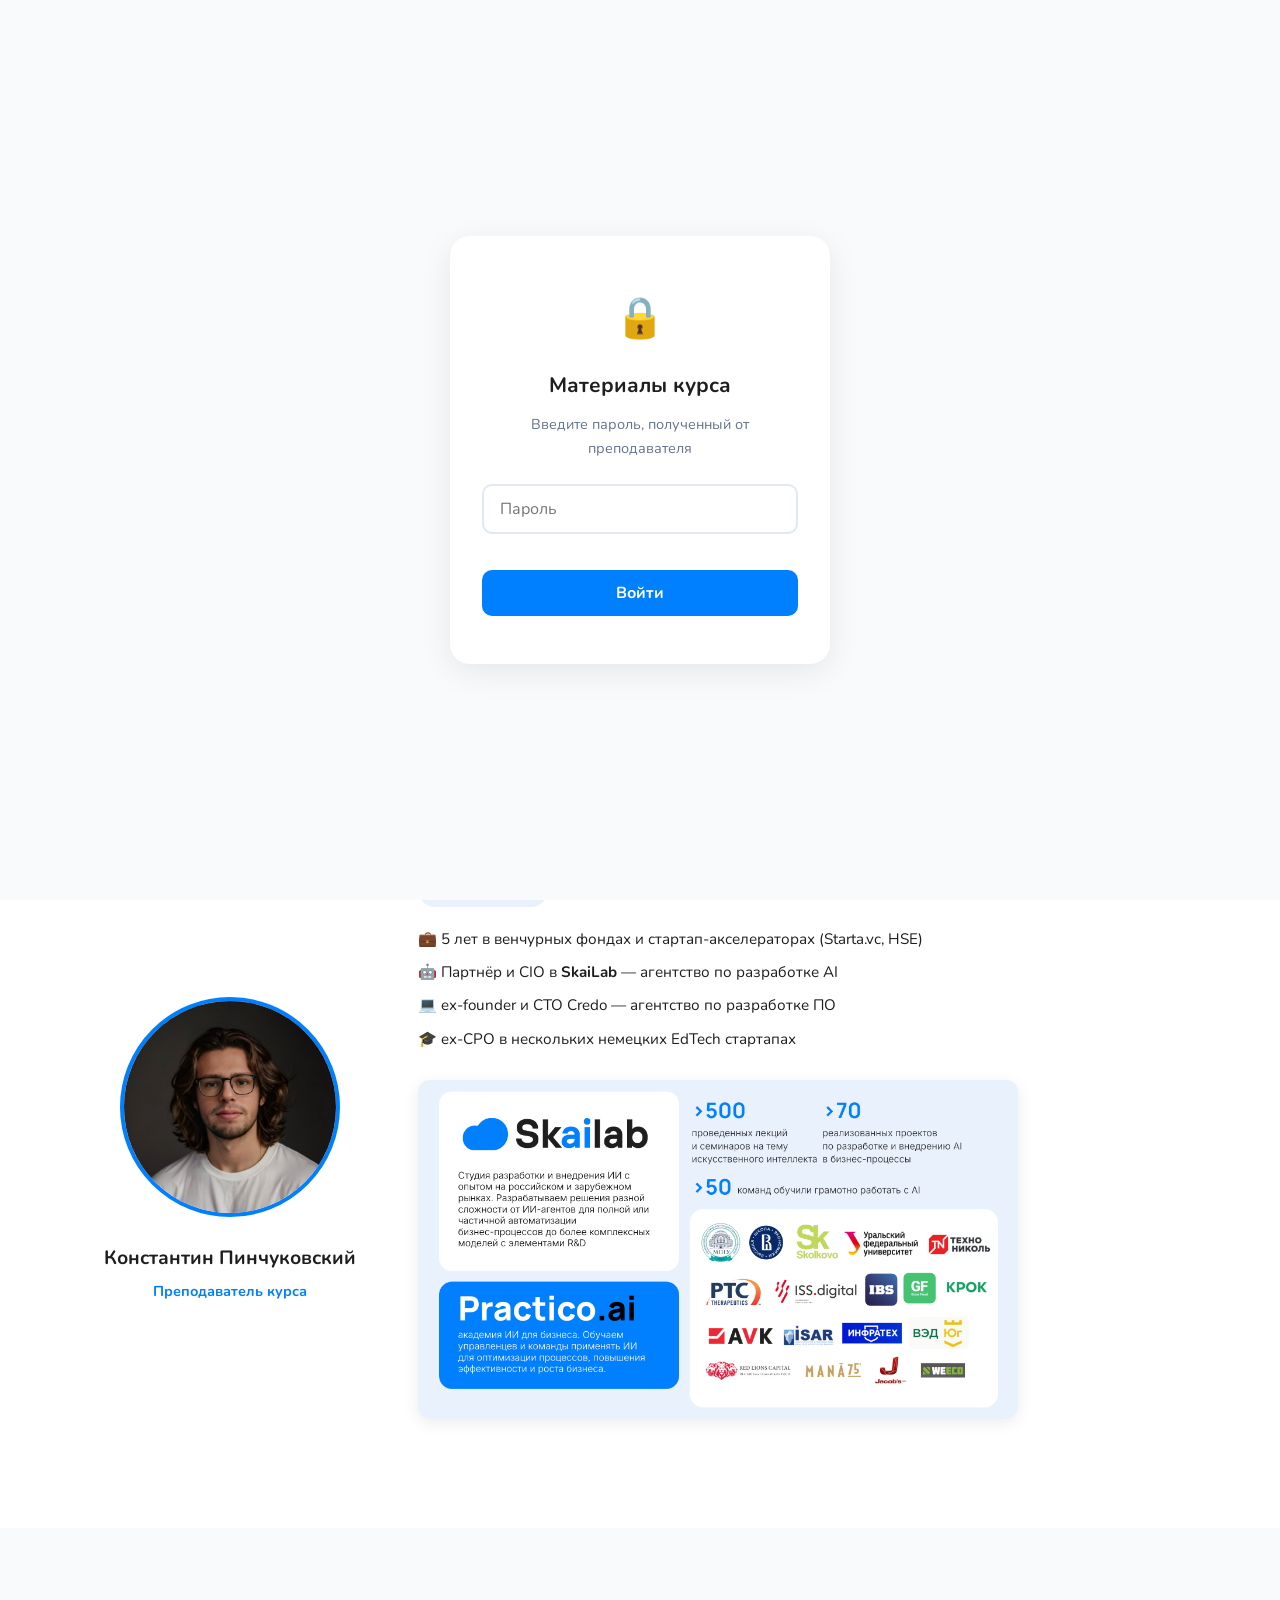
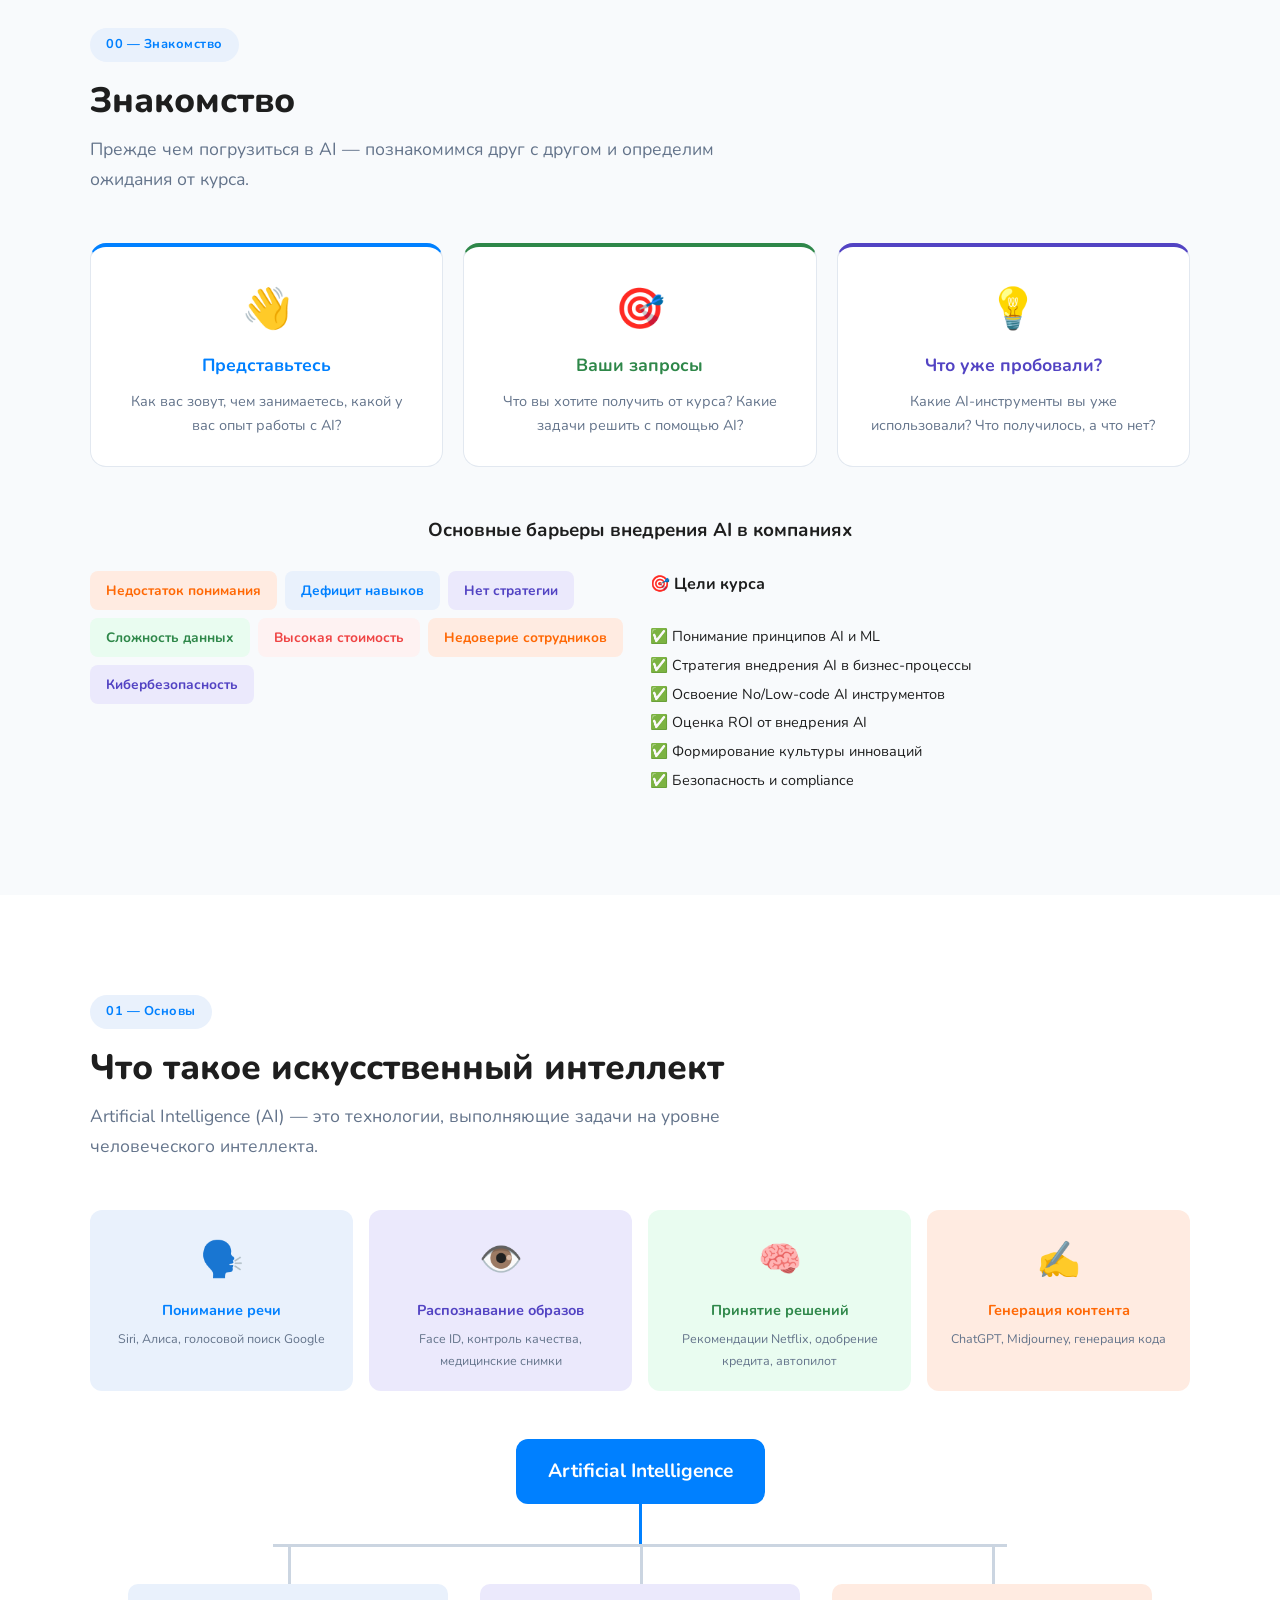
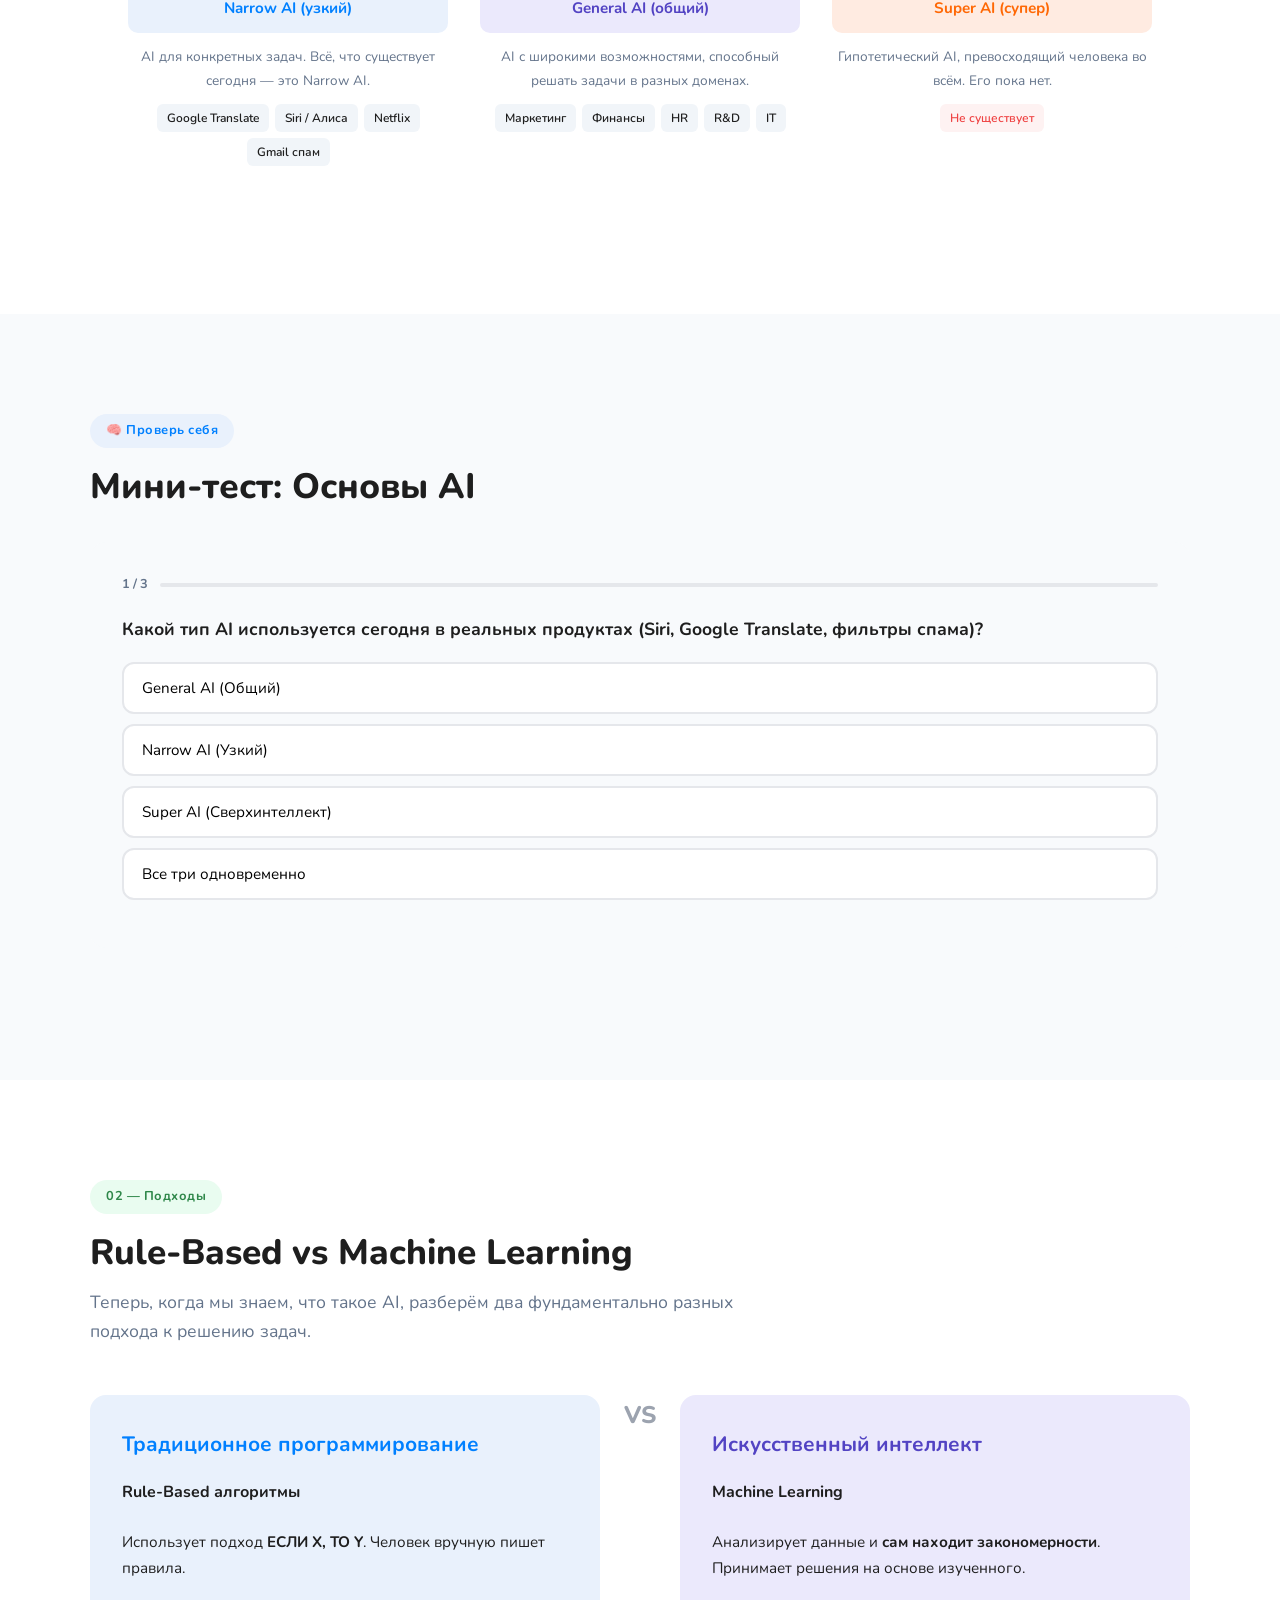
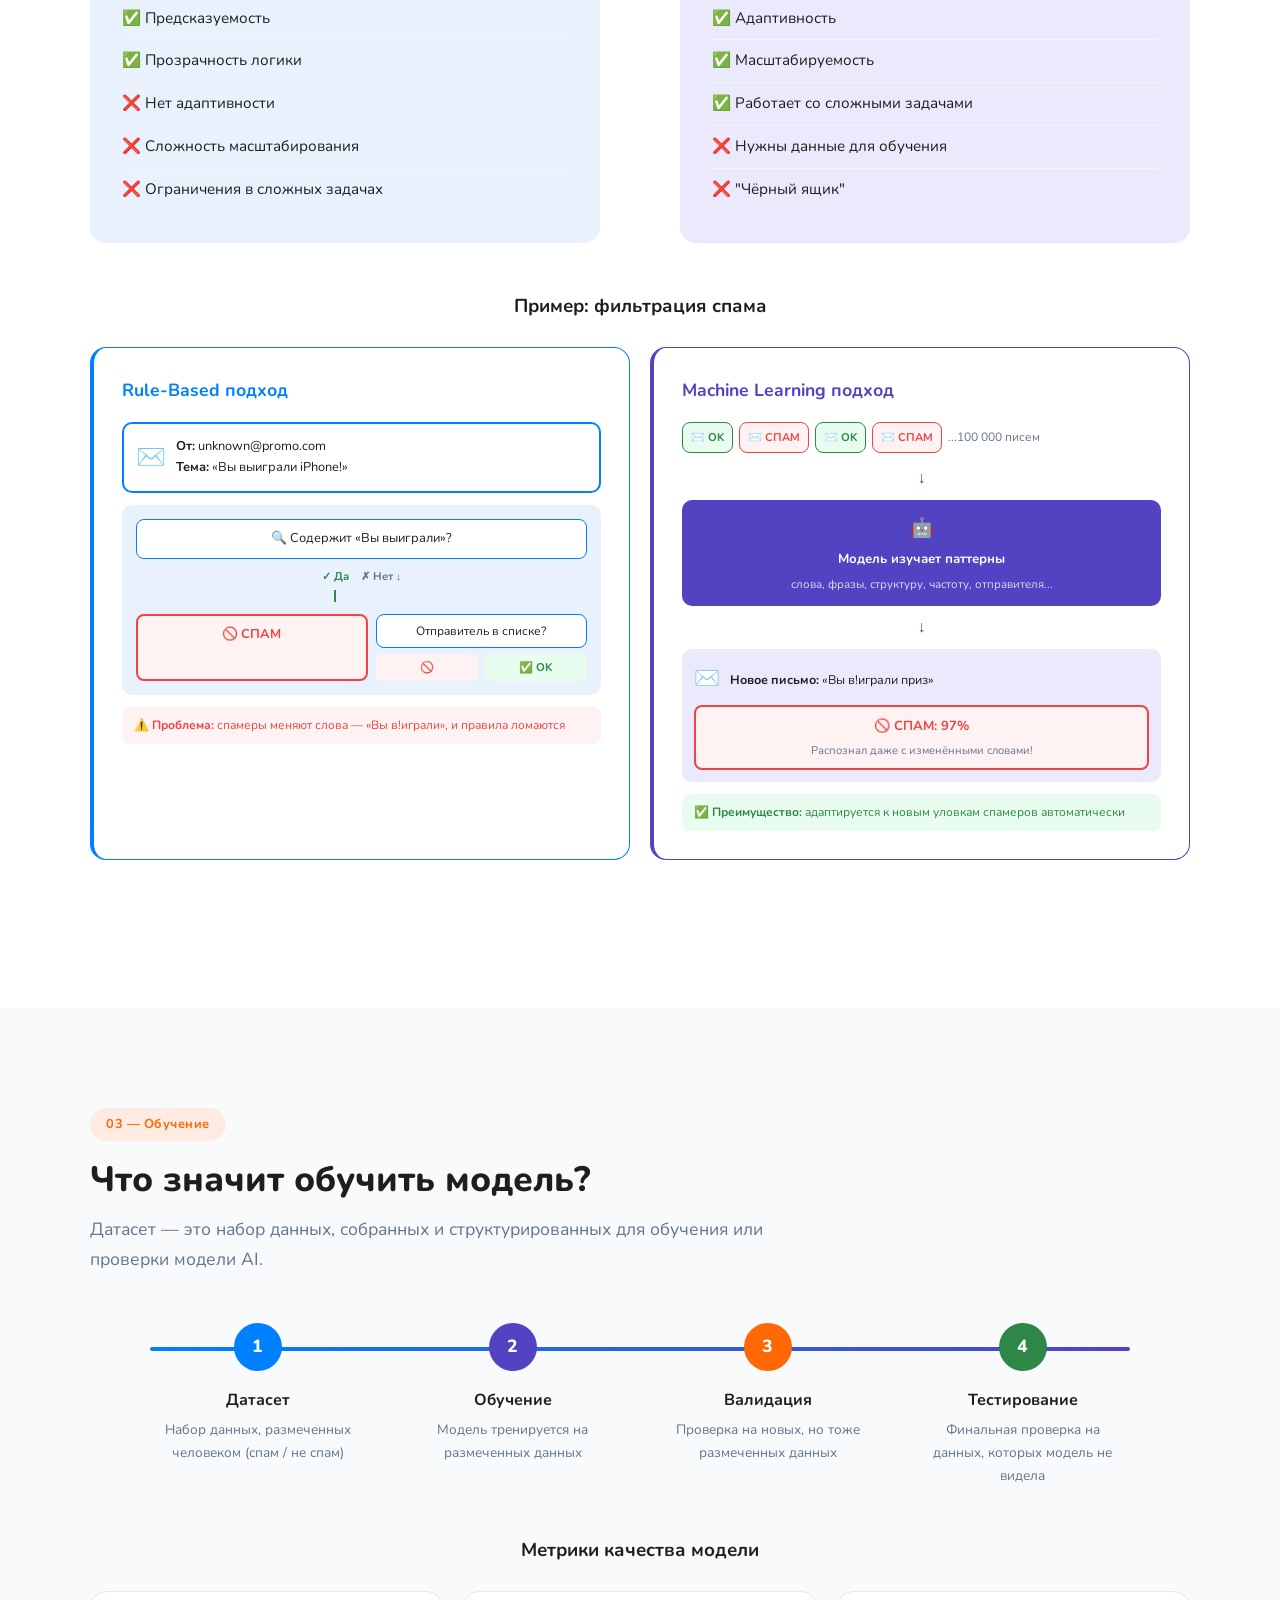
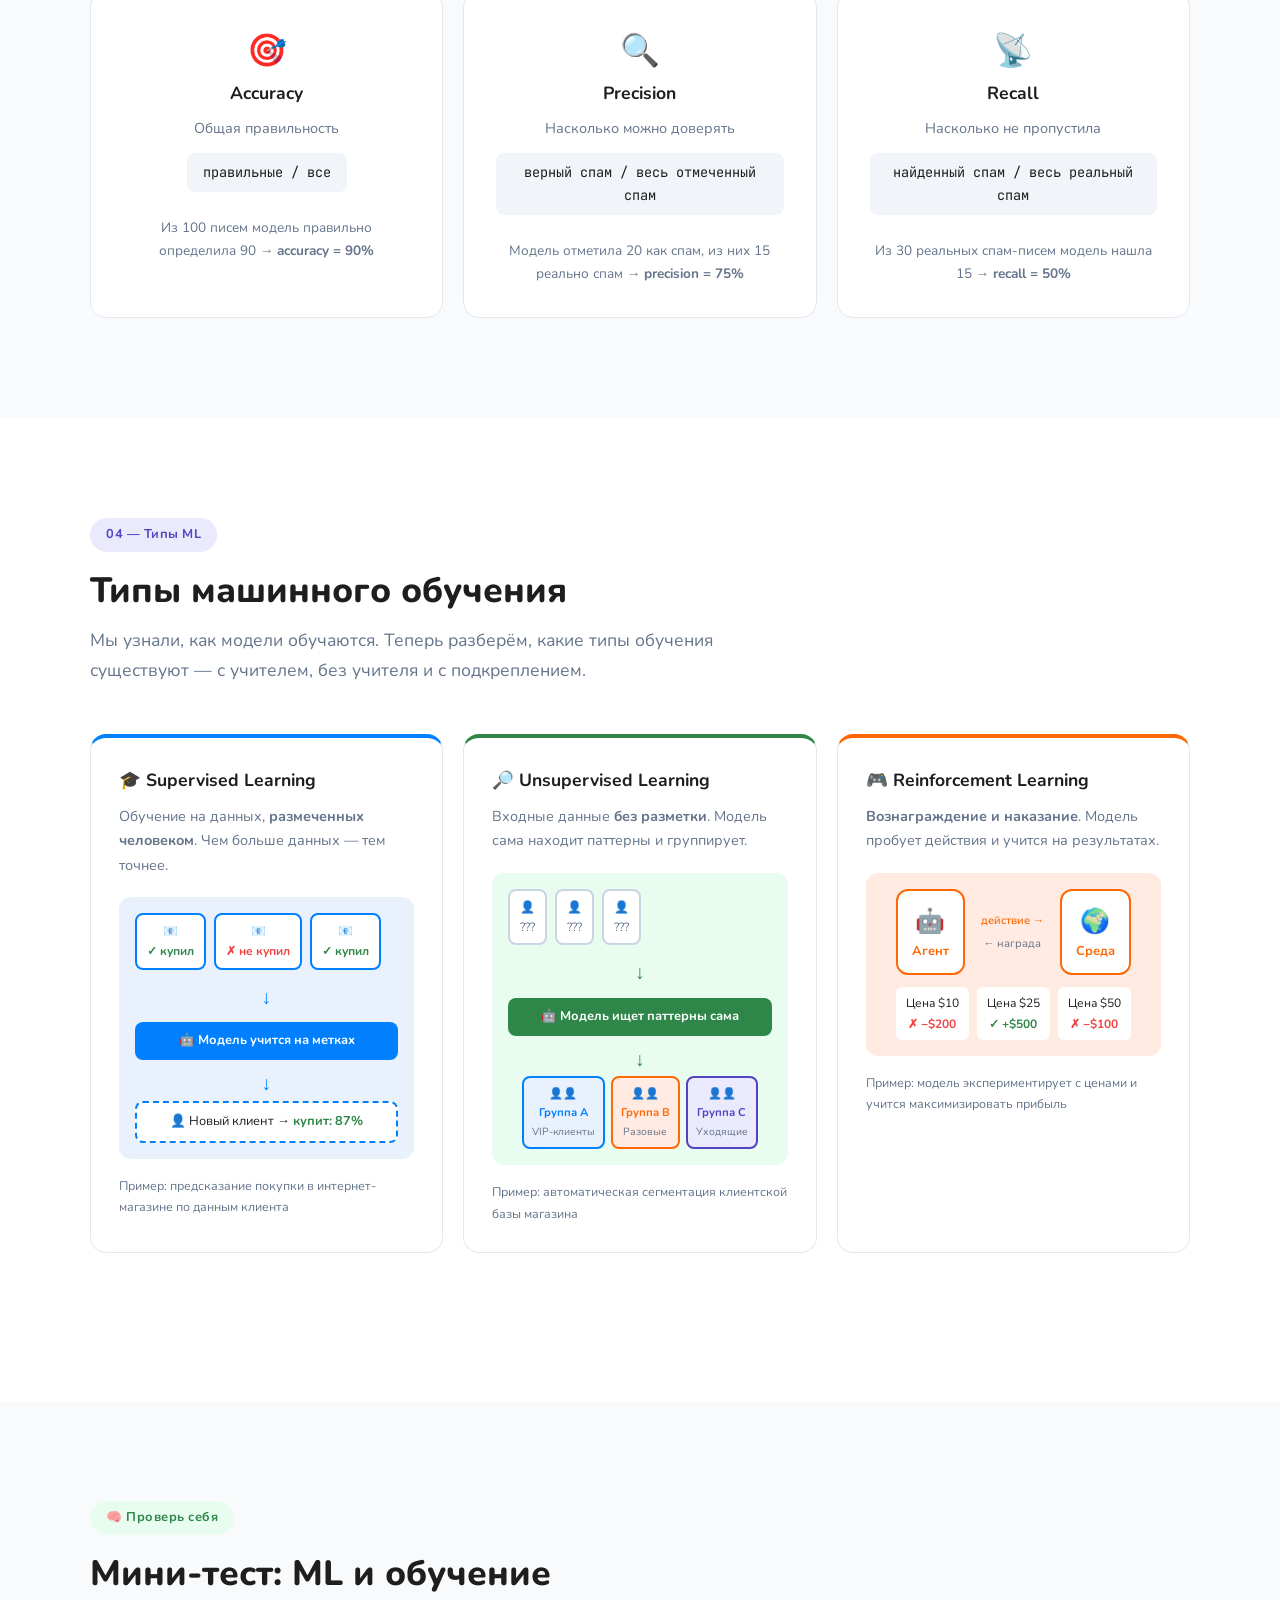
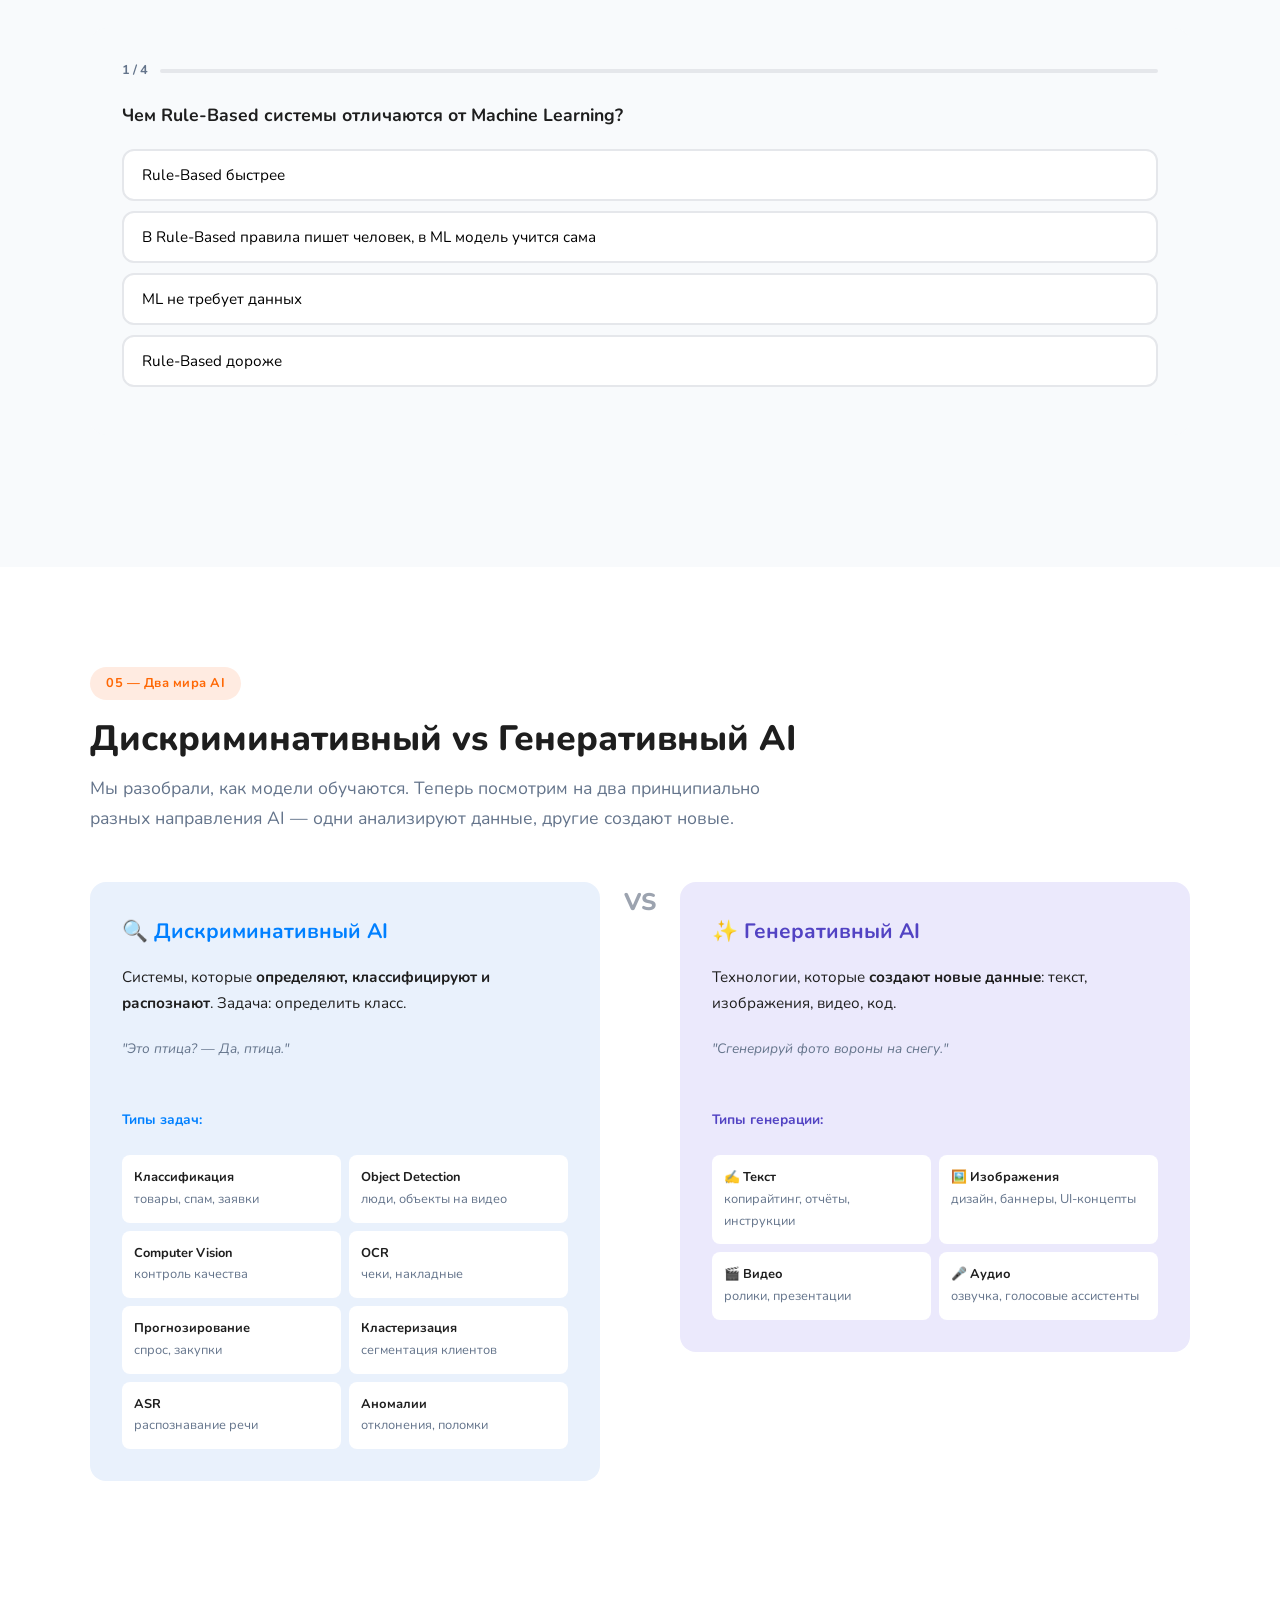
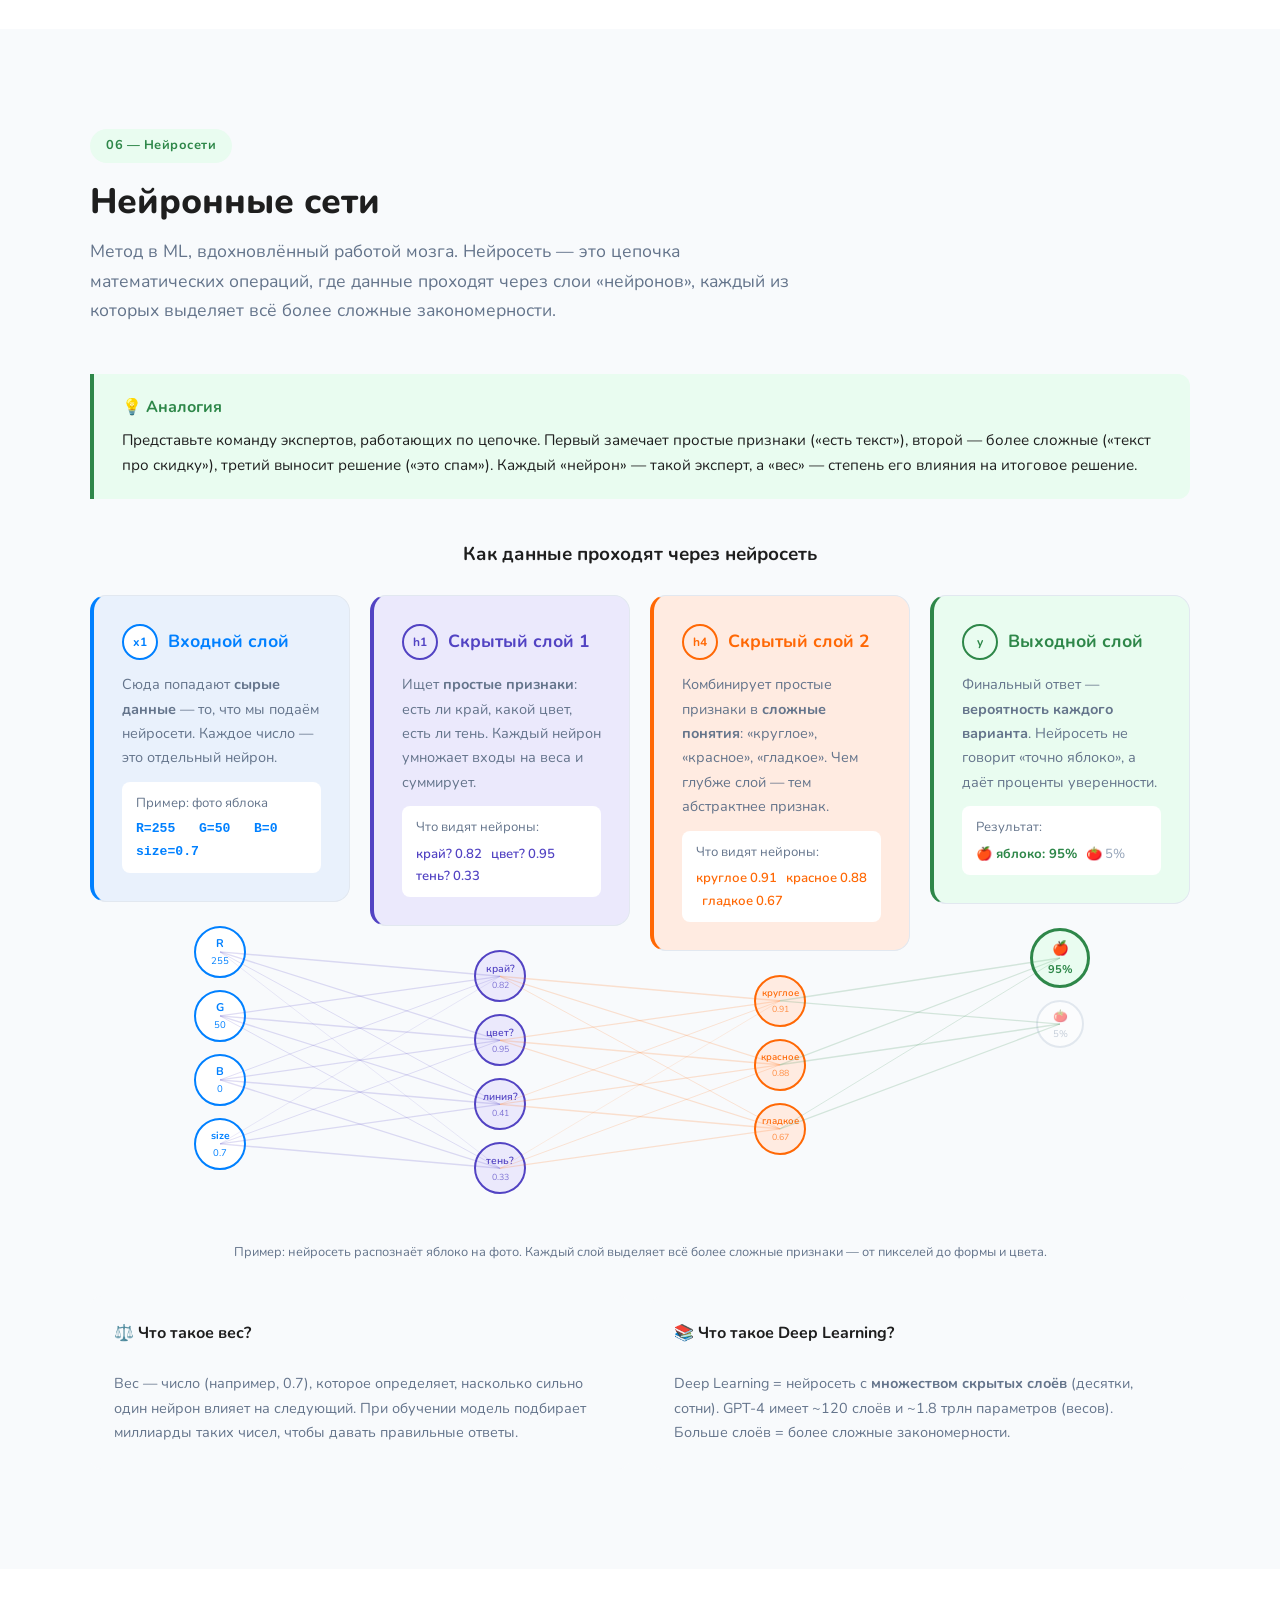
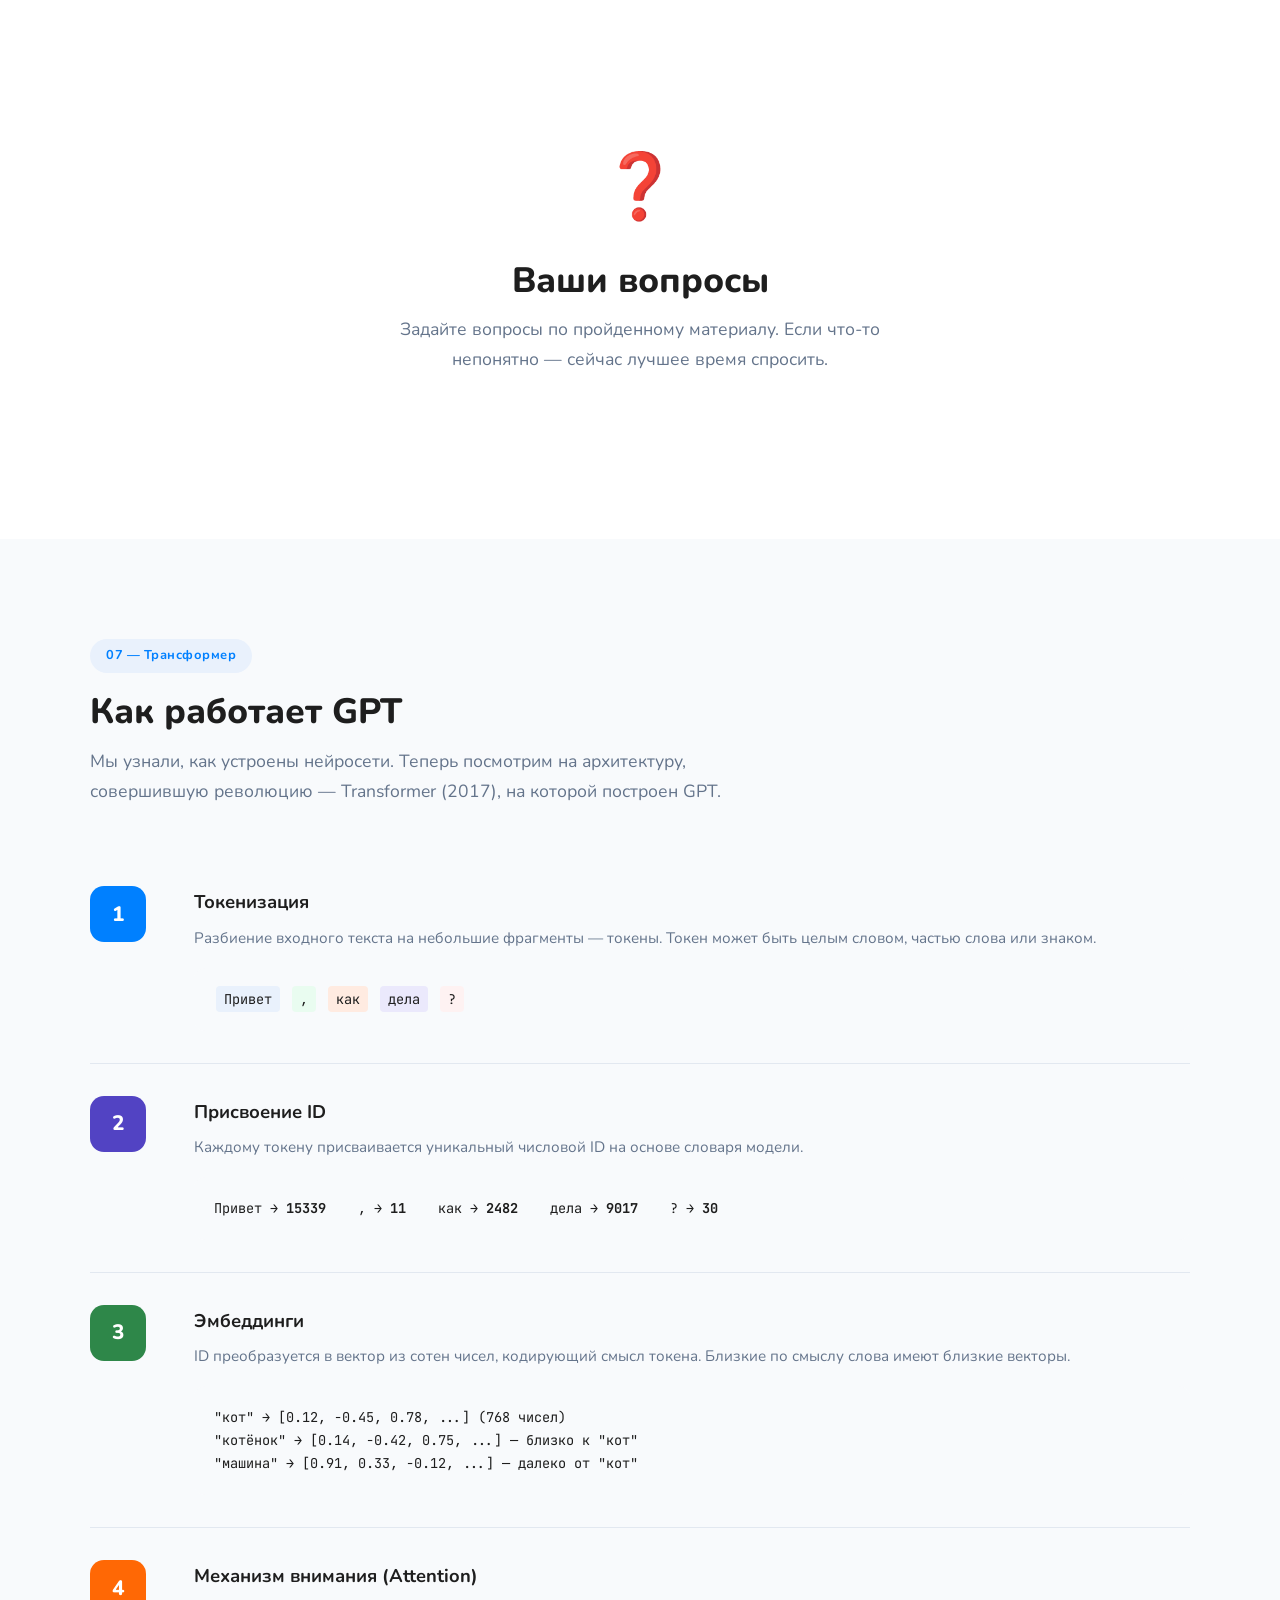
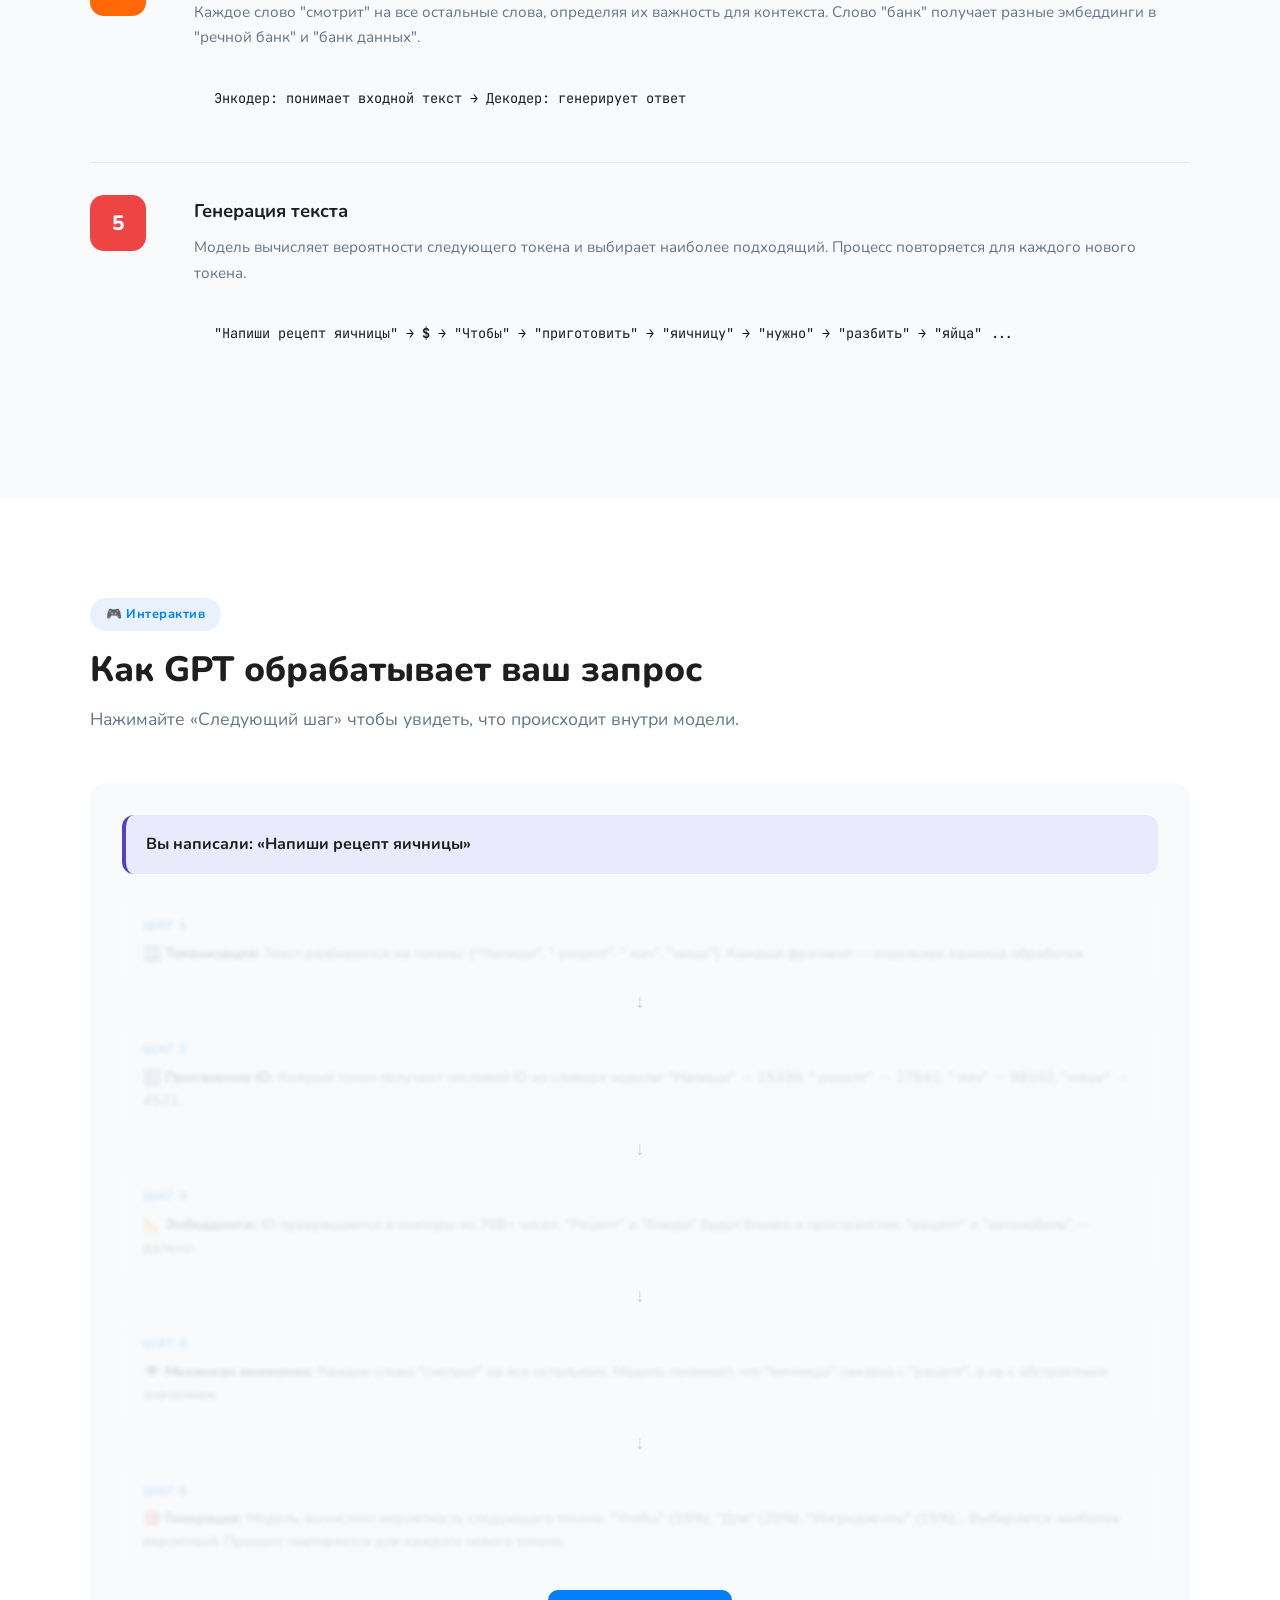
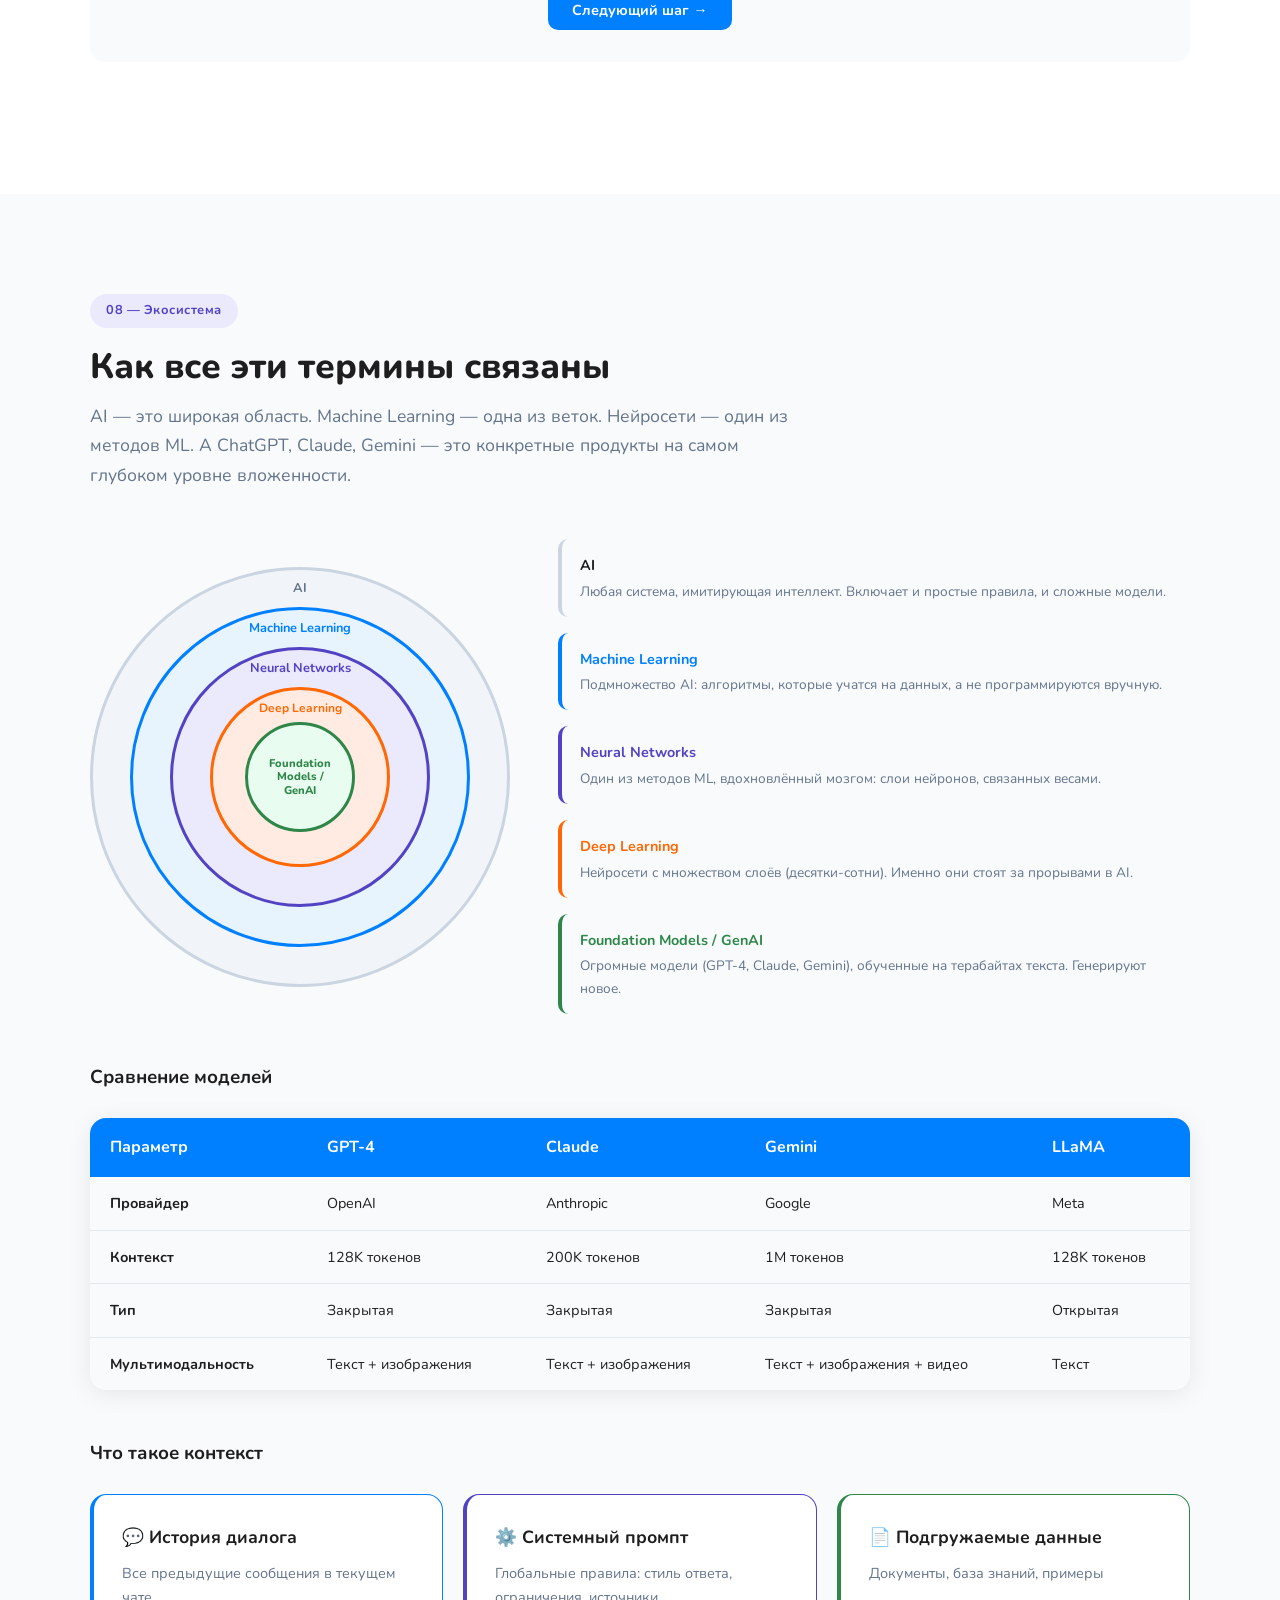
==== commit 0e6a312e: "L1-L3: Fix section transitions and structural issues L1: Fix duplicate qa-1 ID, update 5 subtitle tr" ====
--- a/docs/lesson-01/index.html
+++ b/docs/lesson-01/index.html
@@ -596,7 +596,7 @@
     <div class="section-inner">
         <div class="section-badge bg-green-light text-green">02 &mdash; Подходы</div>
         <h2 class="section-title">Rule-Based vs Machine Learning</h2>
-        <p class="section-subtitle">Два фундаментально разных подхода к решению задач.</p>
+        <p class="section-subtitle">Теперь, когда мы знаем, что такое AI, разберём два фундаментально разных подхода к решению задач.</p>
 
         <div class="comparison mb-48">
             <div class="comp-col" style="background: var(--blue-light);">
@@ -768,7 +768,7 @@
     <div class="section-inner">
         <div class="section-badge bg-purple-light text-purple">04 &mdash; Типы ML</div>
         <h2 class="section-title">Типы машинного обучения</h2>
-        <p class="section-subtitle">Машинное обучение (Machine Learning) &mdash; подход, при котором компьютер не программируется напрямую, а обучается на данных.</p>
+        <p class="section-subtitle">Мы узнали, как модели обучаются. Теперь разберём, какие типы обучения существуют &mdash; с учителем, без учителя и с подкреплением.</p>
 
         <div class="cards-grid cards-3 mb-48">
             <!-- Supervised Learning -->
@@ -871,7 +871,7 @@
     <div class="section-inner">
         <div class="section-badge bg-orange-light text-orange">05 &mdash; Два мира AI</div>
         <h2 class="section-title">Дискриминативный vs Генеративный AI</h2>
-        <p class="section-subtitle">Два направления AI с принципиально разными задачами.</p>
+        <p class="section-subtitle">Мы разобрали, как модели обучаются. Теперь посмотрим на два принципиально разных направления AI &mdash; одни анализируют данные, другие создают новые.</p>
 
         <div class="comparison mb-48">
             <div class="comp-col" style="background: var(--blue-light);">
@@ -1069,7 +1069,7 @@
 </section>
 
 <!-- ═══ Q&A BREAK ═══ -->
-<section class="section" id="qa-1">
+<section class="section" id="qa-break-1">
     <div class="section-inner" style="text-align:center; padding:64px 24px;">
         <div style="font-size:4rem; margin-bottom:16px;">&#x2753;</div>
         <h2 class="section-title">Ваши вопросы</h2>
@@ -1082,7 +1082,7 @@
     <div class="section-inner">
         <div class="section-badge bg-blue-light text-blue">07 &mdash; Трансформер</div>
         <h2 class="section-title">Как работает GPT</h2>
-        <p class="section-subtitle">GPT = Generative Pretrained Transformer. Архитектура нейронной сети, разработанная в 2017 году, ставшая основой современного AI.</p>
+        <p class="section-subtitle">Мы узнали, как устроены нейросети. Теперь посмотрим на архитектуру, совершившую революцию &mdash; Transformer (2017), на которой построен GPT.</p>
 
         <div class="steps">
             <div class="step">
@@ -1366,7 +1366,7 @@
     <div class="section-inner">
         <div class="section-badge bg-orange-light text-orange">10 &mdash; Промптинг</div>
         <h2 class="section-title">Промптинг &mdash; ключ к эффективному AI</h2>
-        <p class="section-subtitle">Хороший промпт &mdash; это компромисс между качеством результата и затратами на токены.</p>
+        <p class="section-subtitle">Мы разобрались, как устроены модели. Теперь узнаем, как правильно с ними разговаривать &mdash; ведь хороший промпт определяет качество результата.</p>
 
         <div class="cards-grid cards-3 mb-48">
             <div class="card" style="border-top:4px solid var(--blue); text-align:center;">
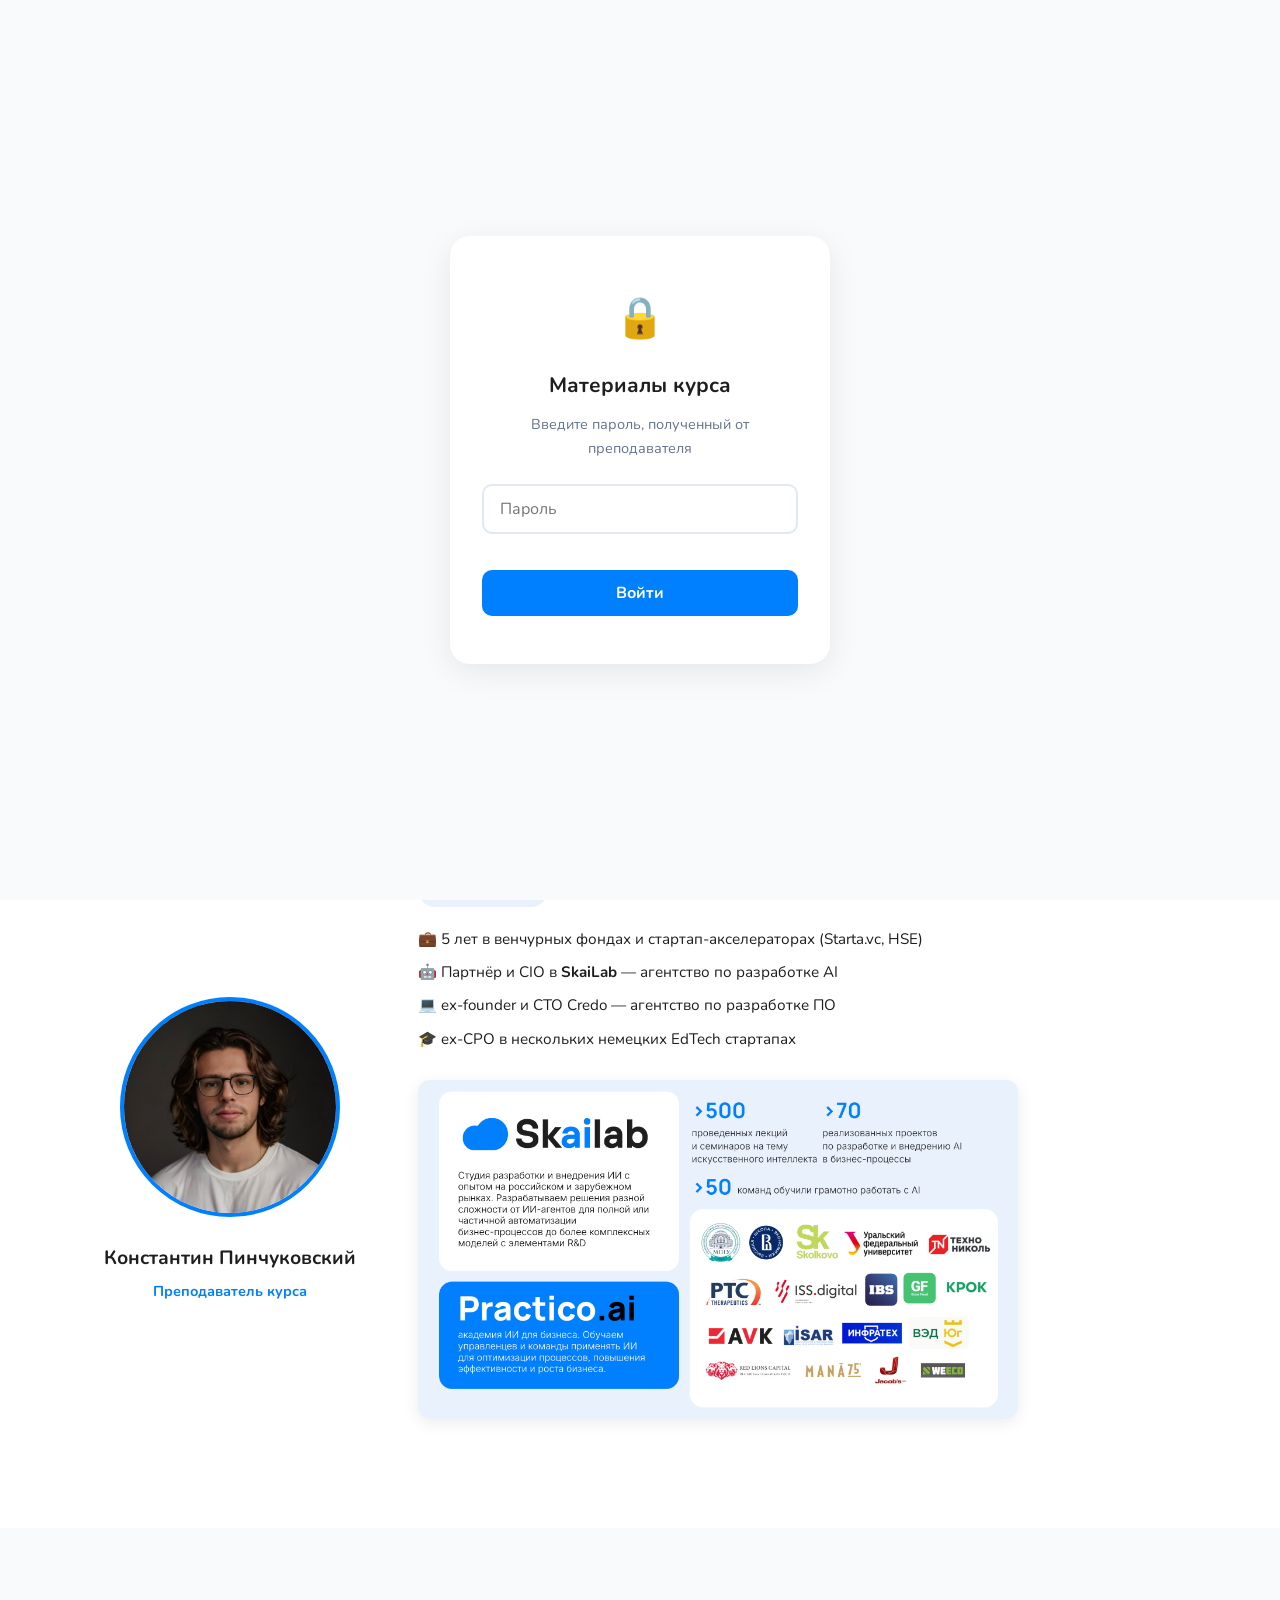
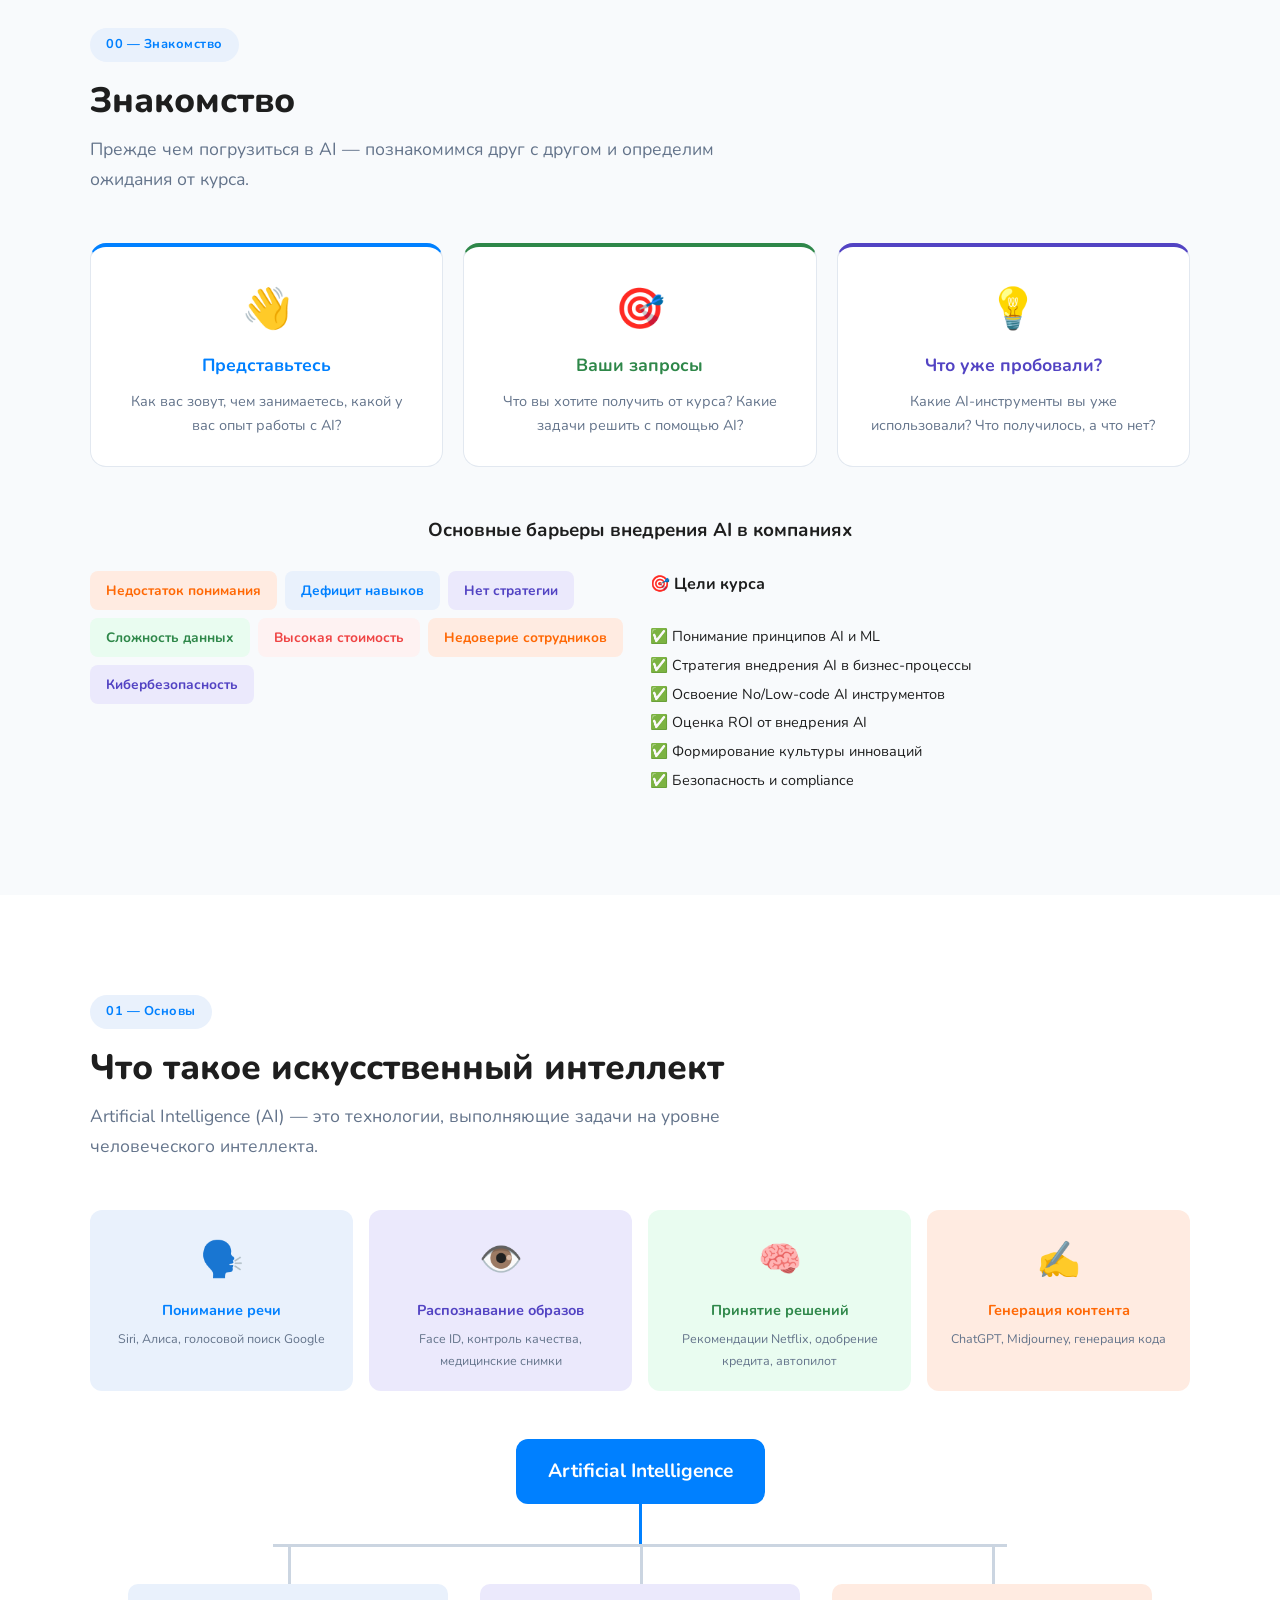
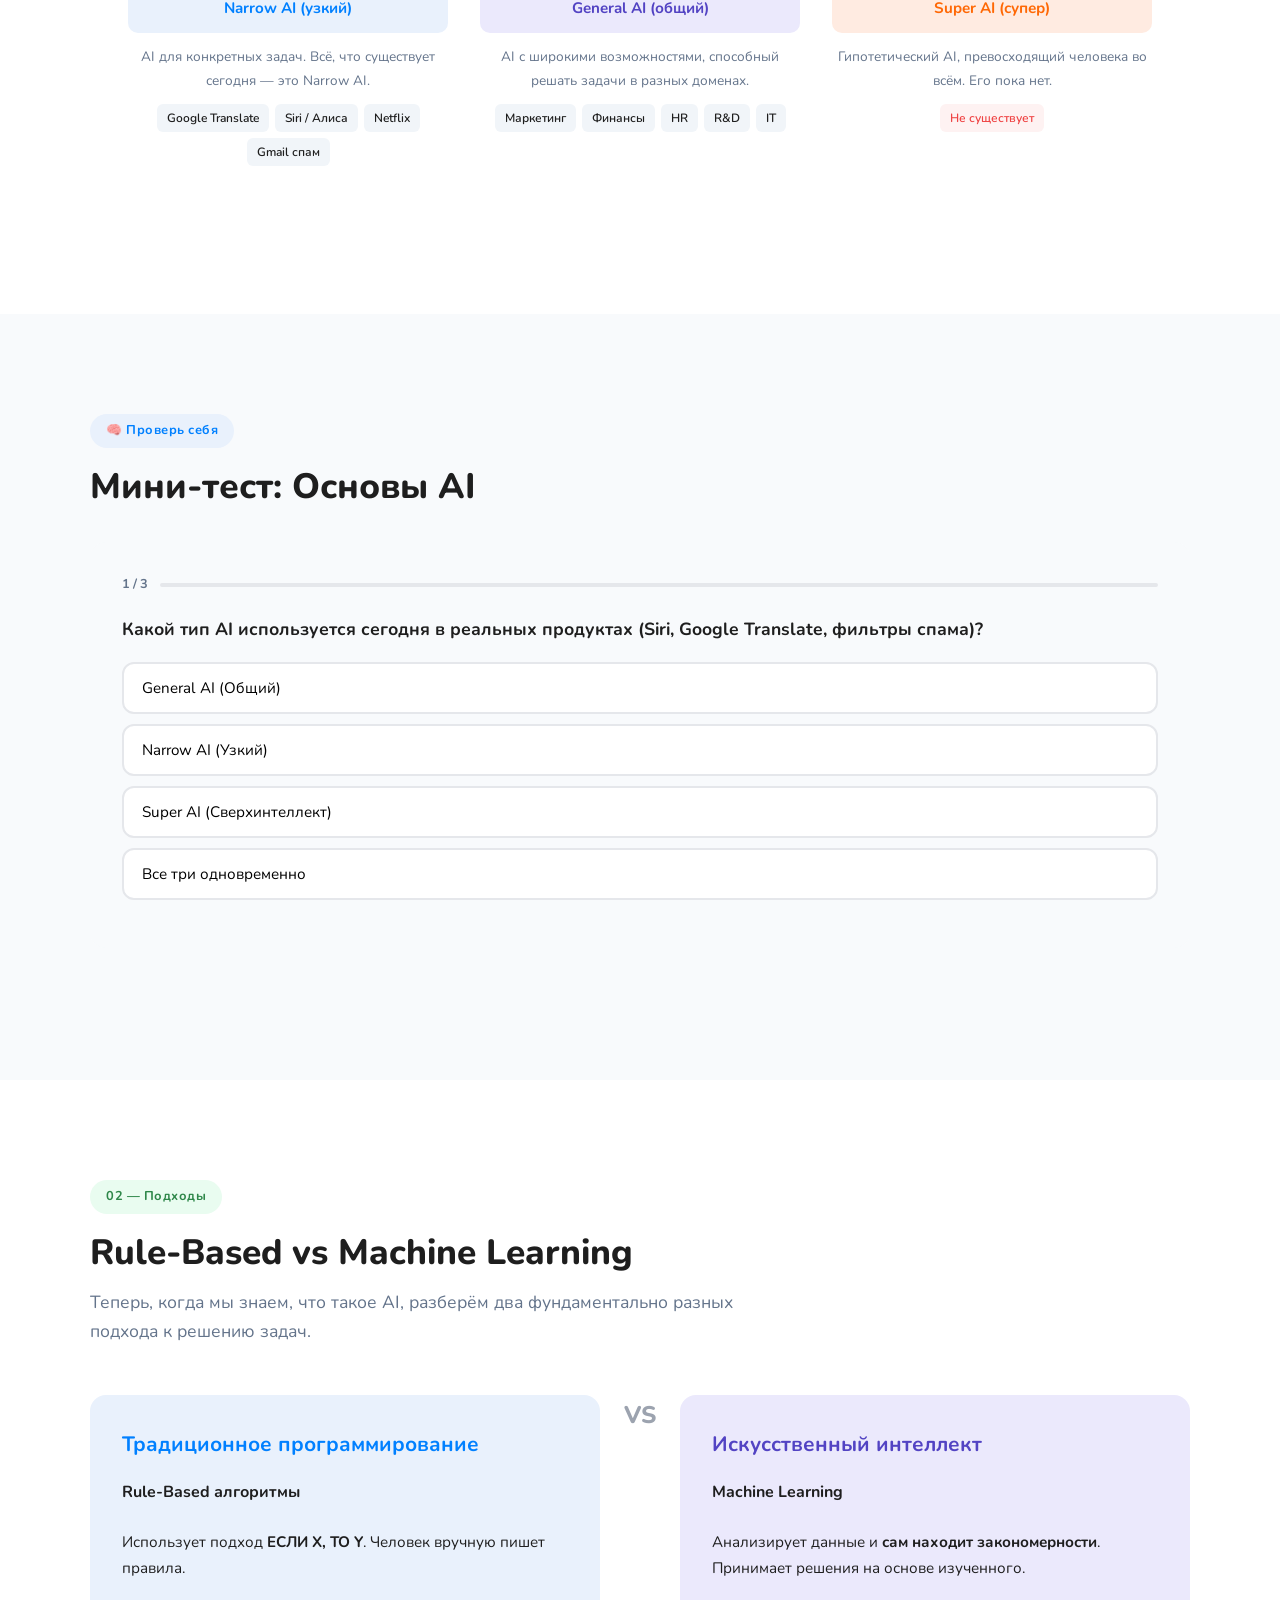
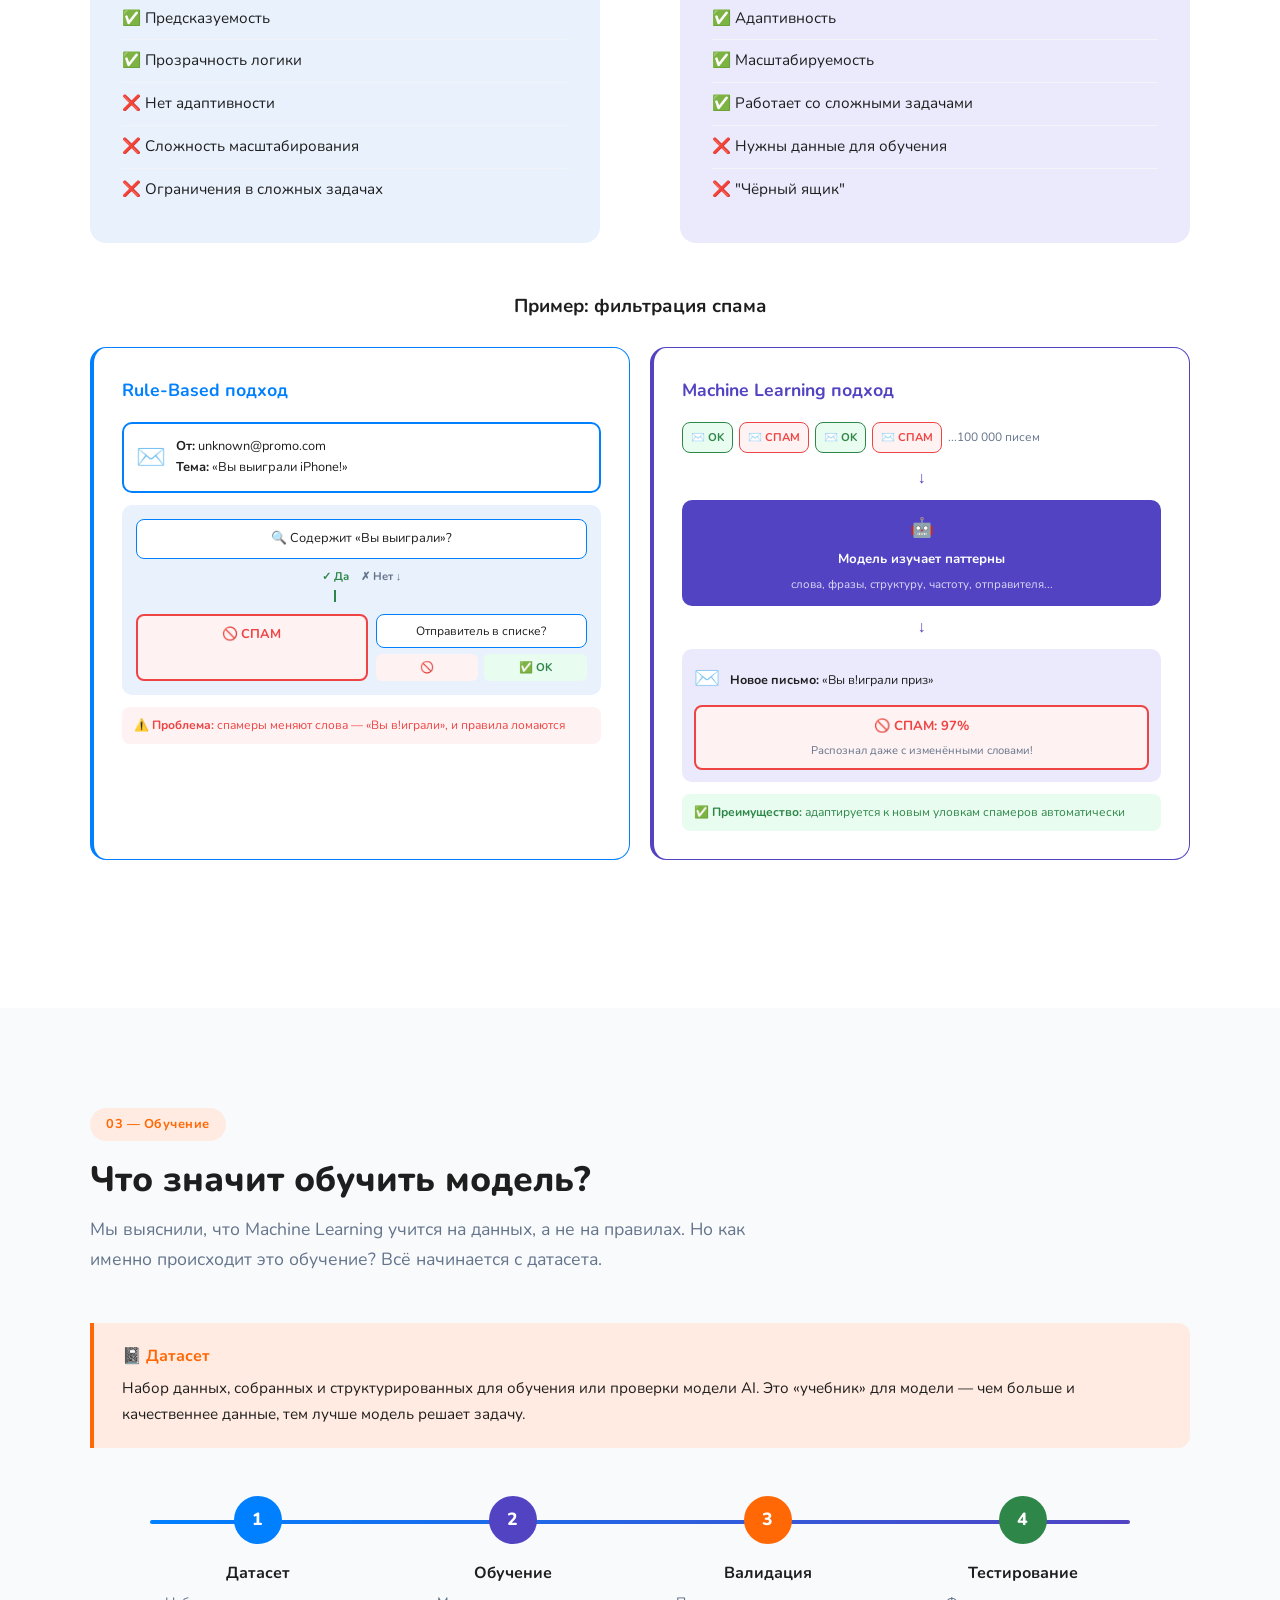
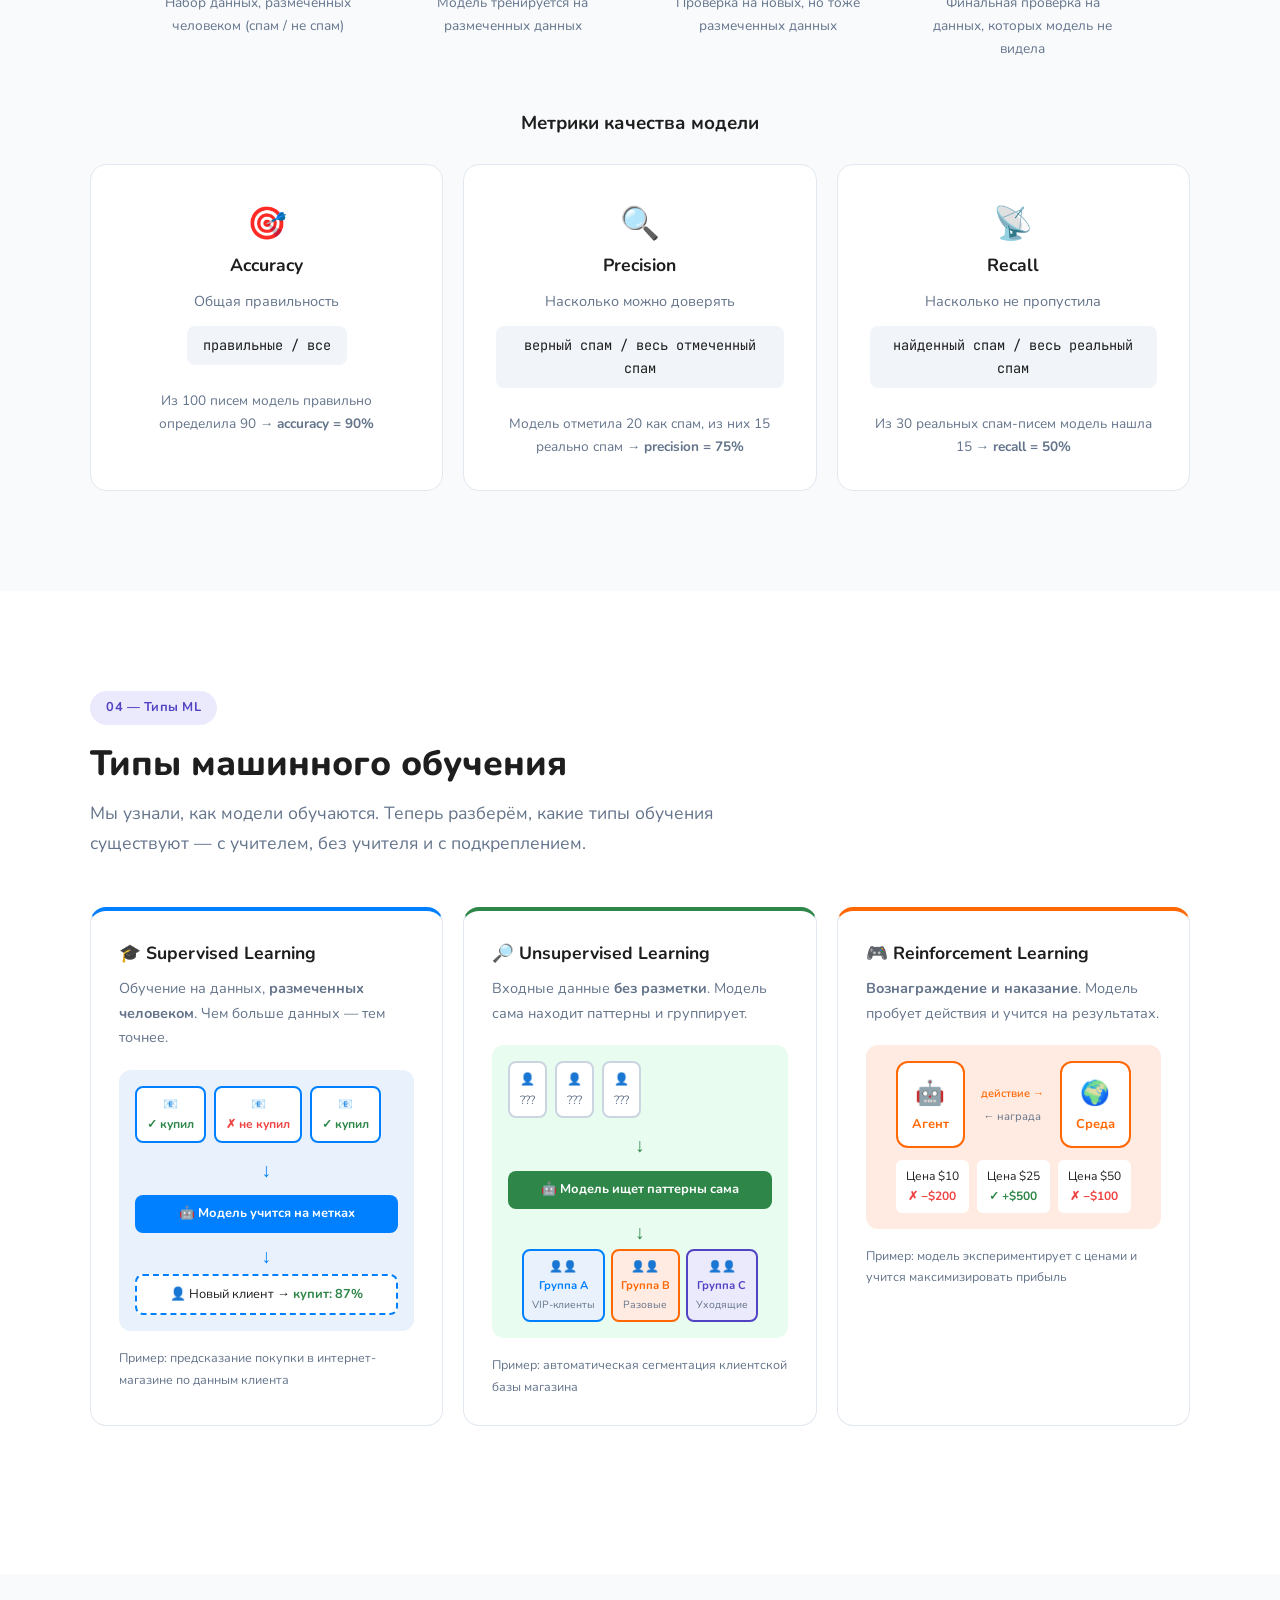
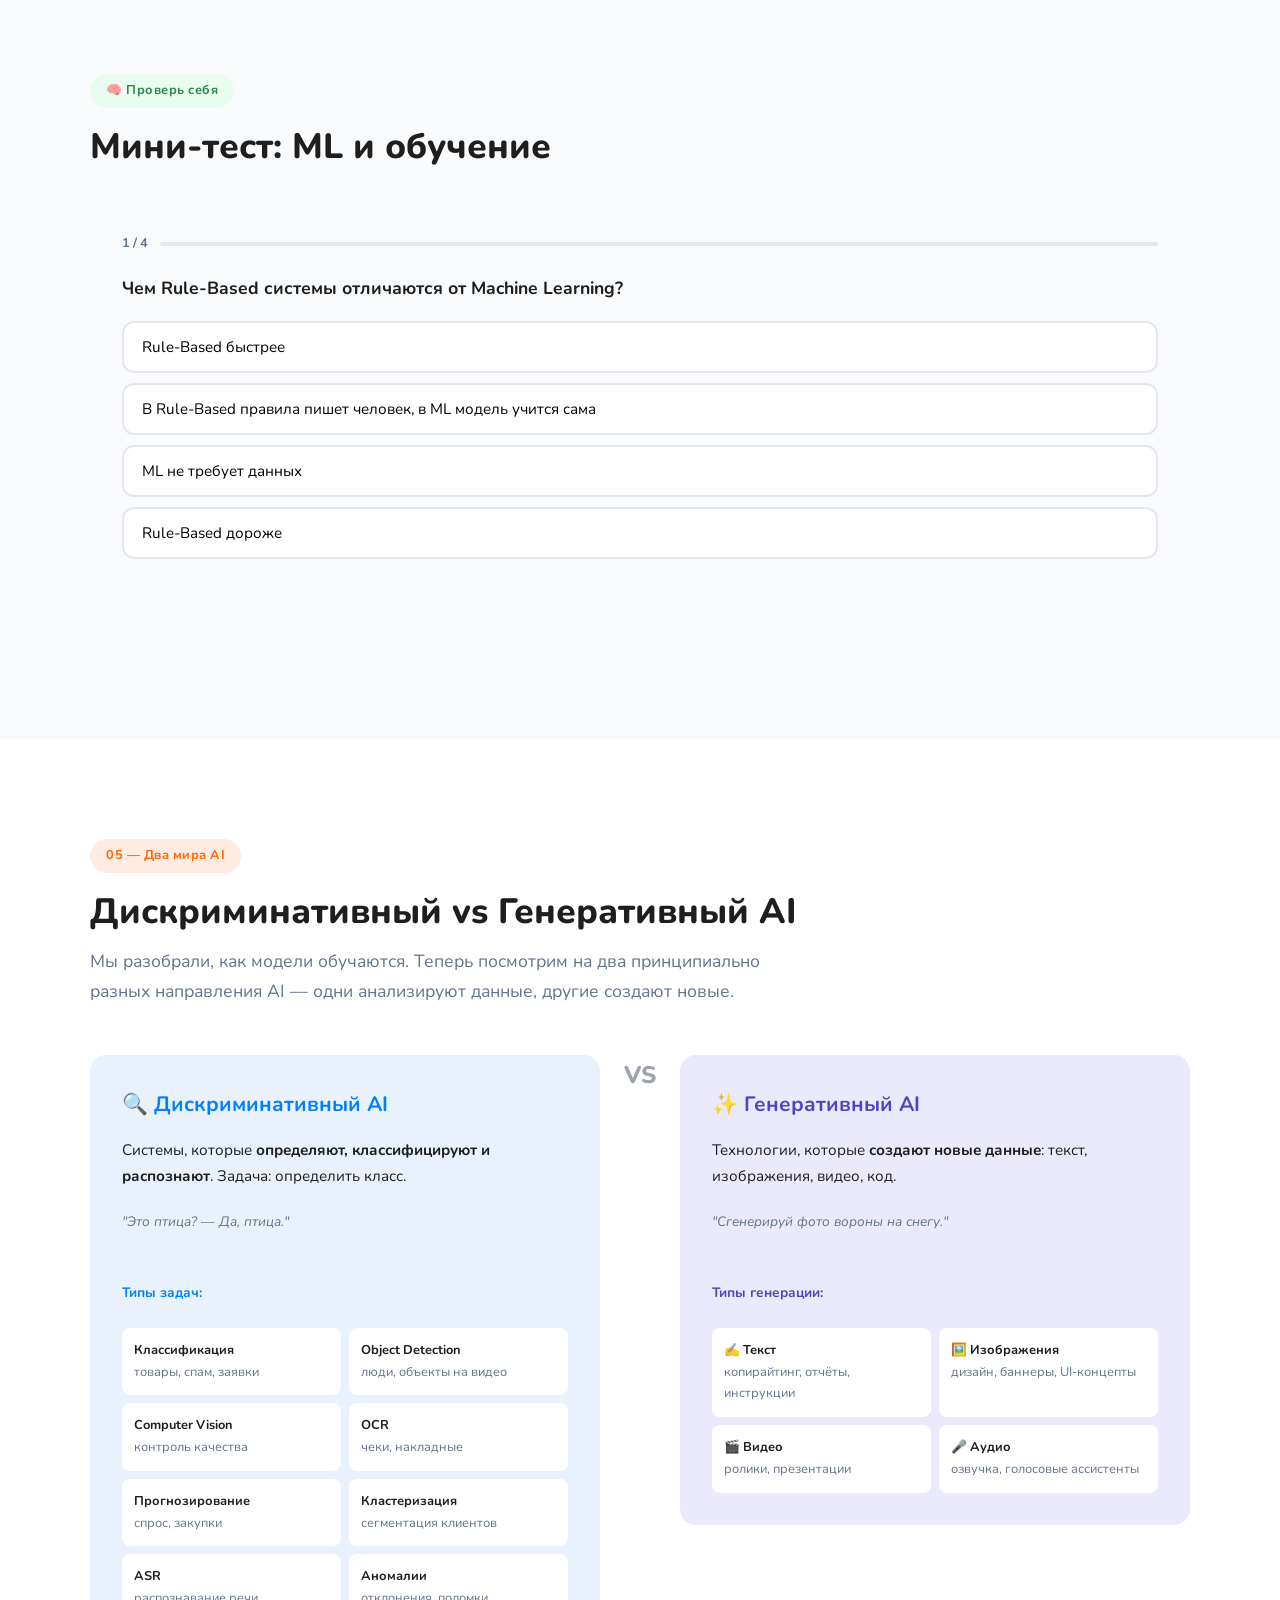
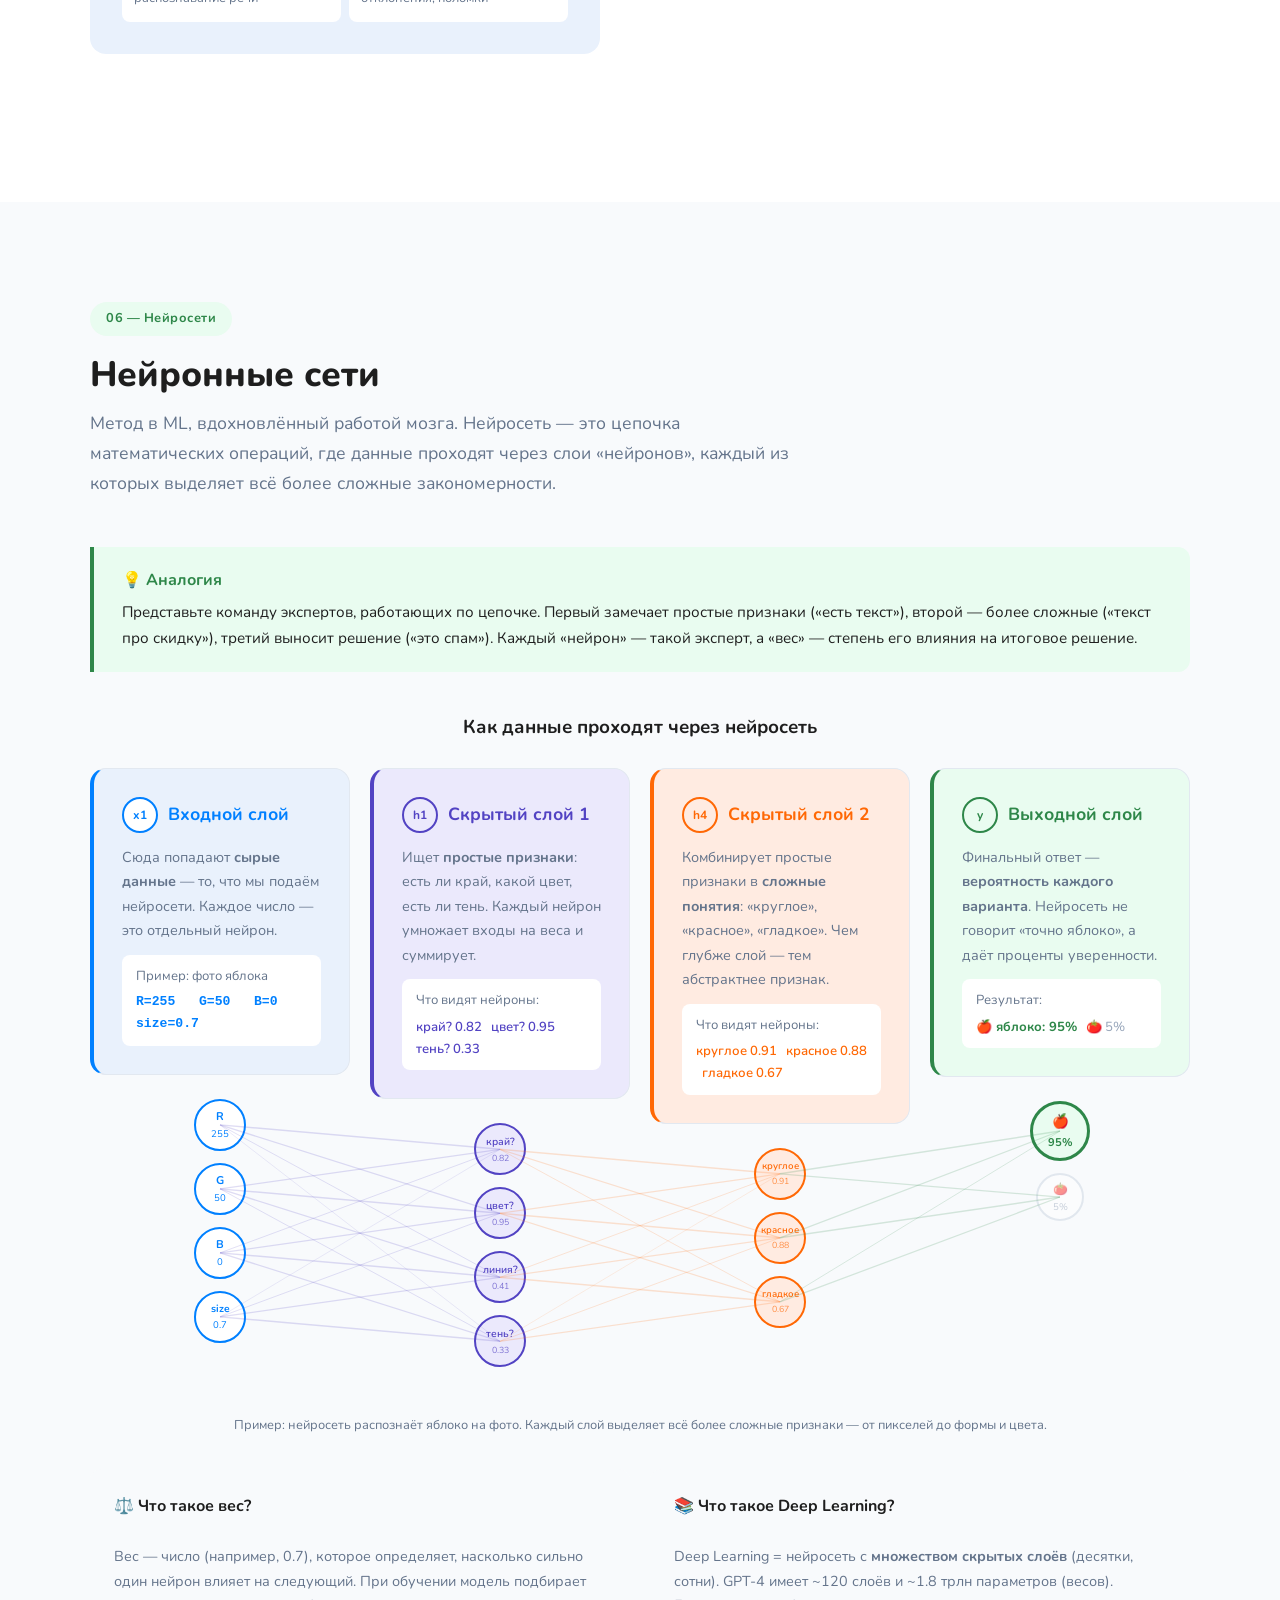
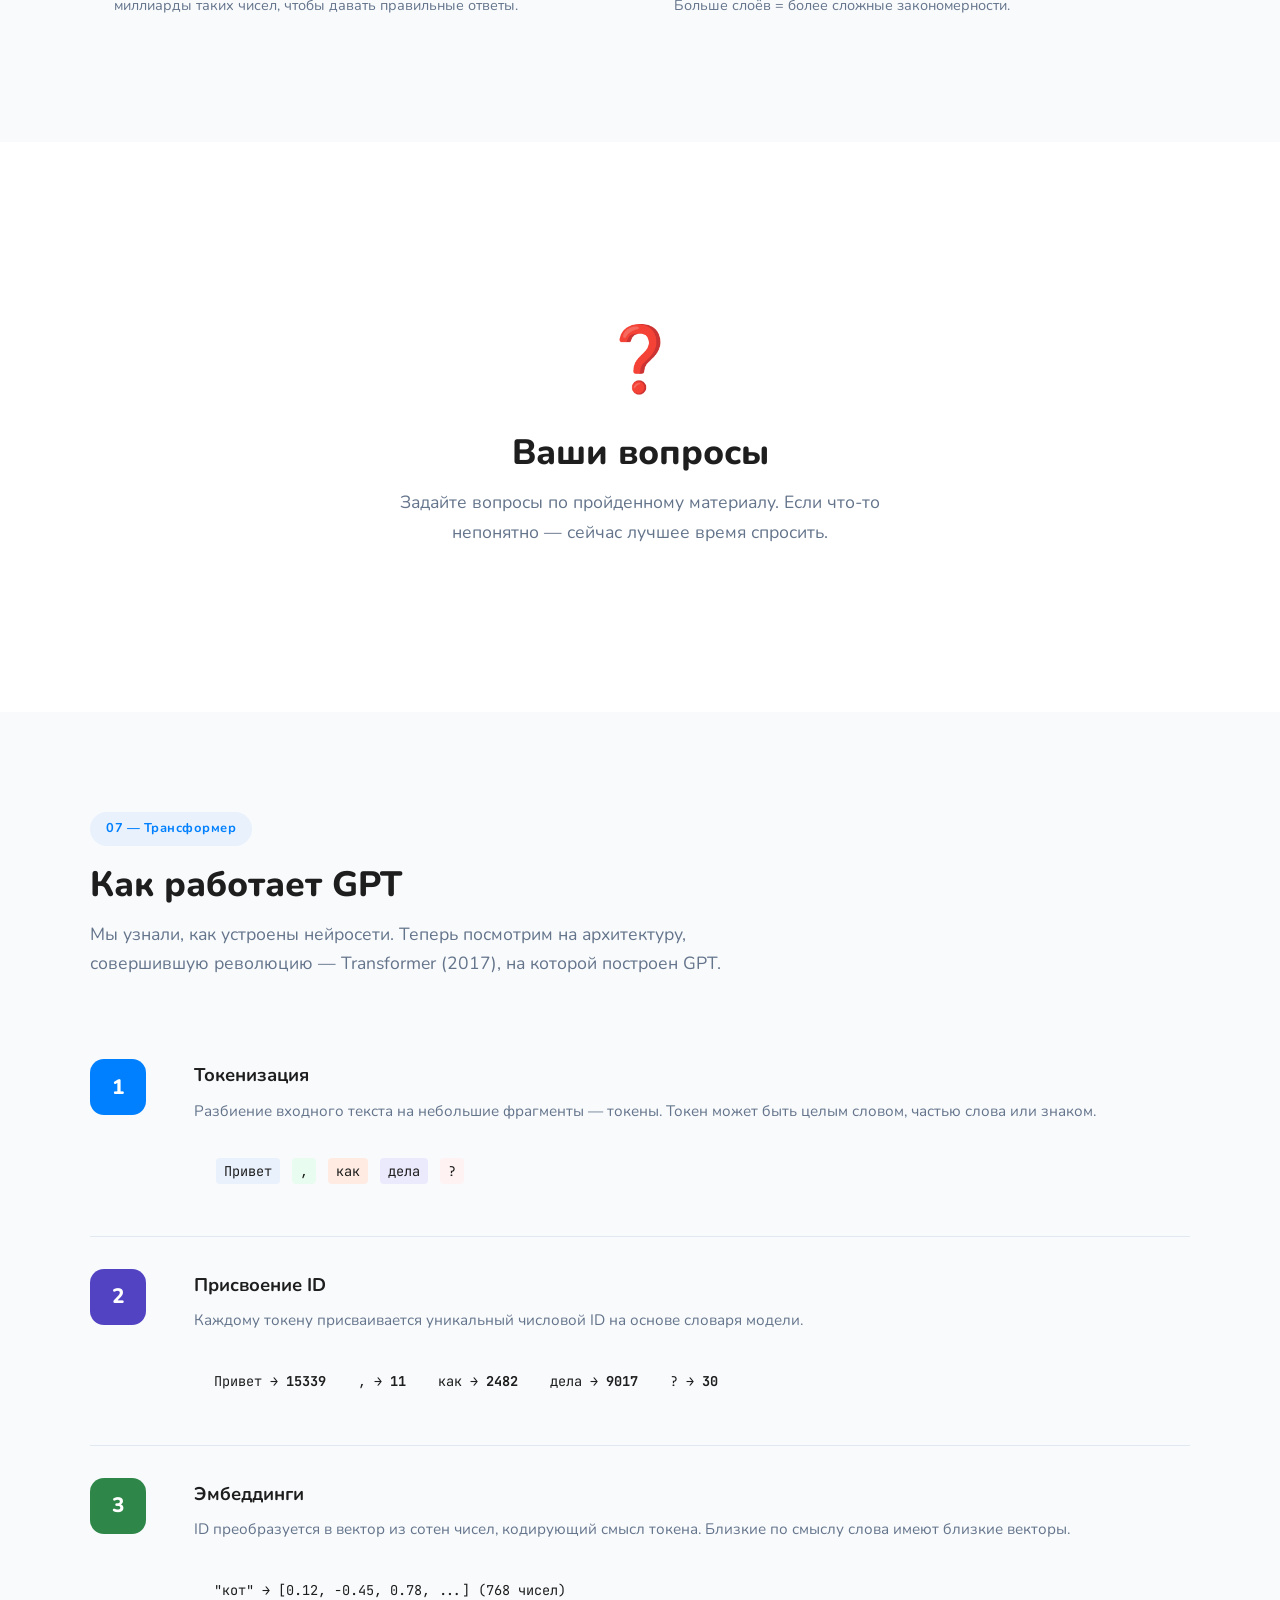
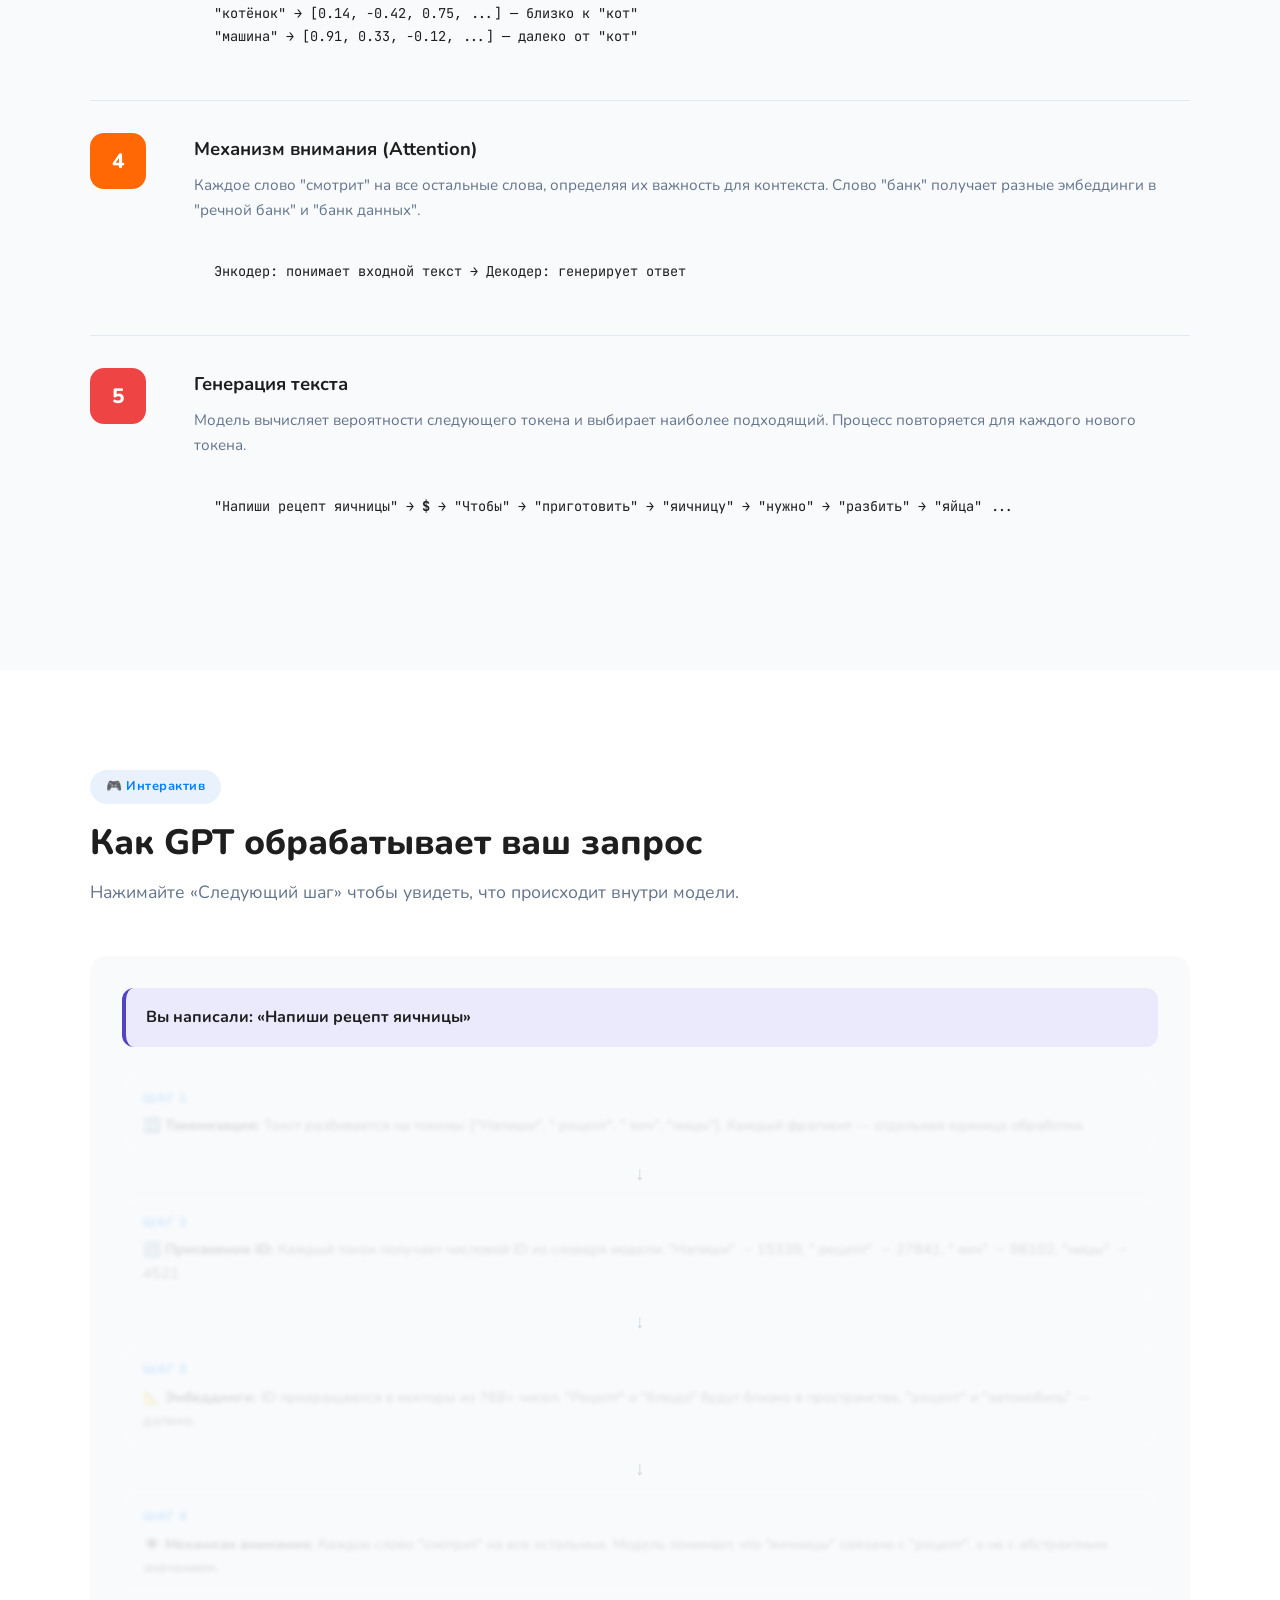
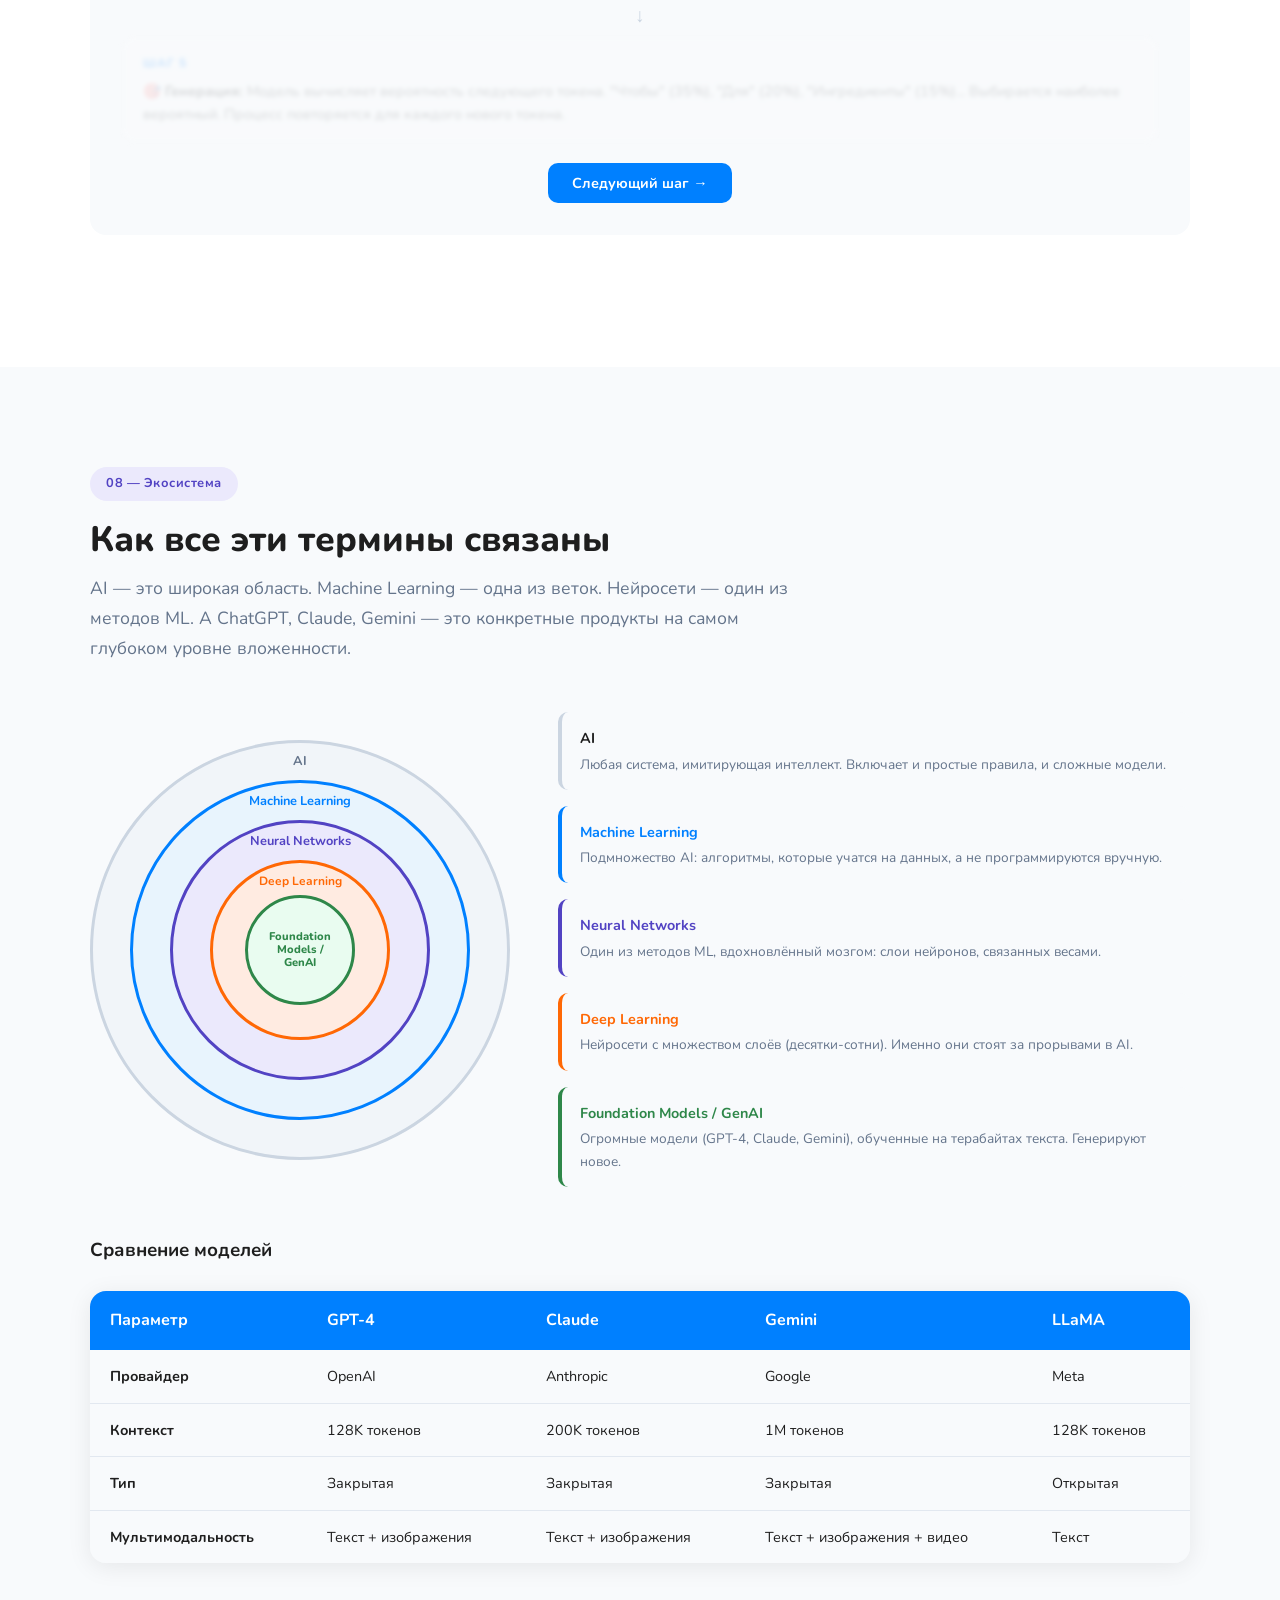
==== commit fe50891c: "L1: Improve training section transition — add bridge from ML to datasets Co-Authored-By: Claude Opus" ====
--- a/docs/lesson-01/index.html
+++ b/docs/lesson-01/index.html
@@ -711,7 +711,12 @@
     <div class="section-inner">
         <div class="section-badge bg-orange-light text-orange">03 &mdash; Обучение</div>
         <h2 class="section-title">Что значит обучить модель?</h2>
-        <p class="section-subtitle">Датасет &mdash; это набор данных, собранных и структурированных для обучения или проверки модели AI.</p>
+        <p class="section-subtitle">Мы выяснили, что Machine Learning учится на данных, а не на правилах. Но как именно происходит это обучение? Всё начинается с датасета.</p>
+
+        <div style="background:var(--orange-light); border-left:4px solid var(--orange); border-radius:0 12px 12px 0; padding:20px 28px; margin-bottom:32px;">
+            <div style="font-weight:700; color:var(--orange); margin-bottom:6px;">&#x1f4d3; Датасет</div>
+            <p style="font-size:0.95rem; color:var(--dark); margin:0;">Набор данных, собранных и структурированных для обучения или проверки модели AI. Это &laquo;учебник&raquo; для модели &mdash; чем больше и качественнее данные, тем лучше модель решает задачу.</p>
+        </div>
 
         <div class="timeline-h mb-48">
             <div class="tl-step">
@@ -1484,18 +1489,19 @@
 // ═══ Normal mode: full page with copy buttons ═══
 (function() {
     var params = new URLSearchParams(window.location.search);
-    var sectionId = params.get('section');
+    var sectionParam = params.get('section');
+    var sectionIds = sectionParam ? sectionParam.split(',') : [];
     var isEmbed = params.get('embed') === 'true';
 
-    if (sectionId) {
+    if (sectionIds.length > 0) {
         // Hide chrome
         document.querySelector('nav').style.display = 'none';
         document.querySelector('.hero').style.display = 'none';
         document.getElementById('progress').style.display = 'none';
         document.querySelector('footer').style.display = 'none';
-        // Hide all other sections
+        // Show only specified sections
         document.querySelectorAll('section.section').forEach(function(sec) {
-            if (sec.id !== sectionId) sec.style.display = 'none';
+            if (sectionIds.indexOf(sec.id) === -1) sec.style.display = 'none';
         });
         document.body.style.margin = '0';
         document.body.style.padding = '0';
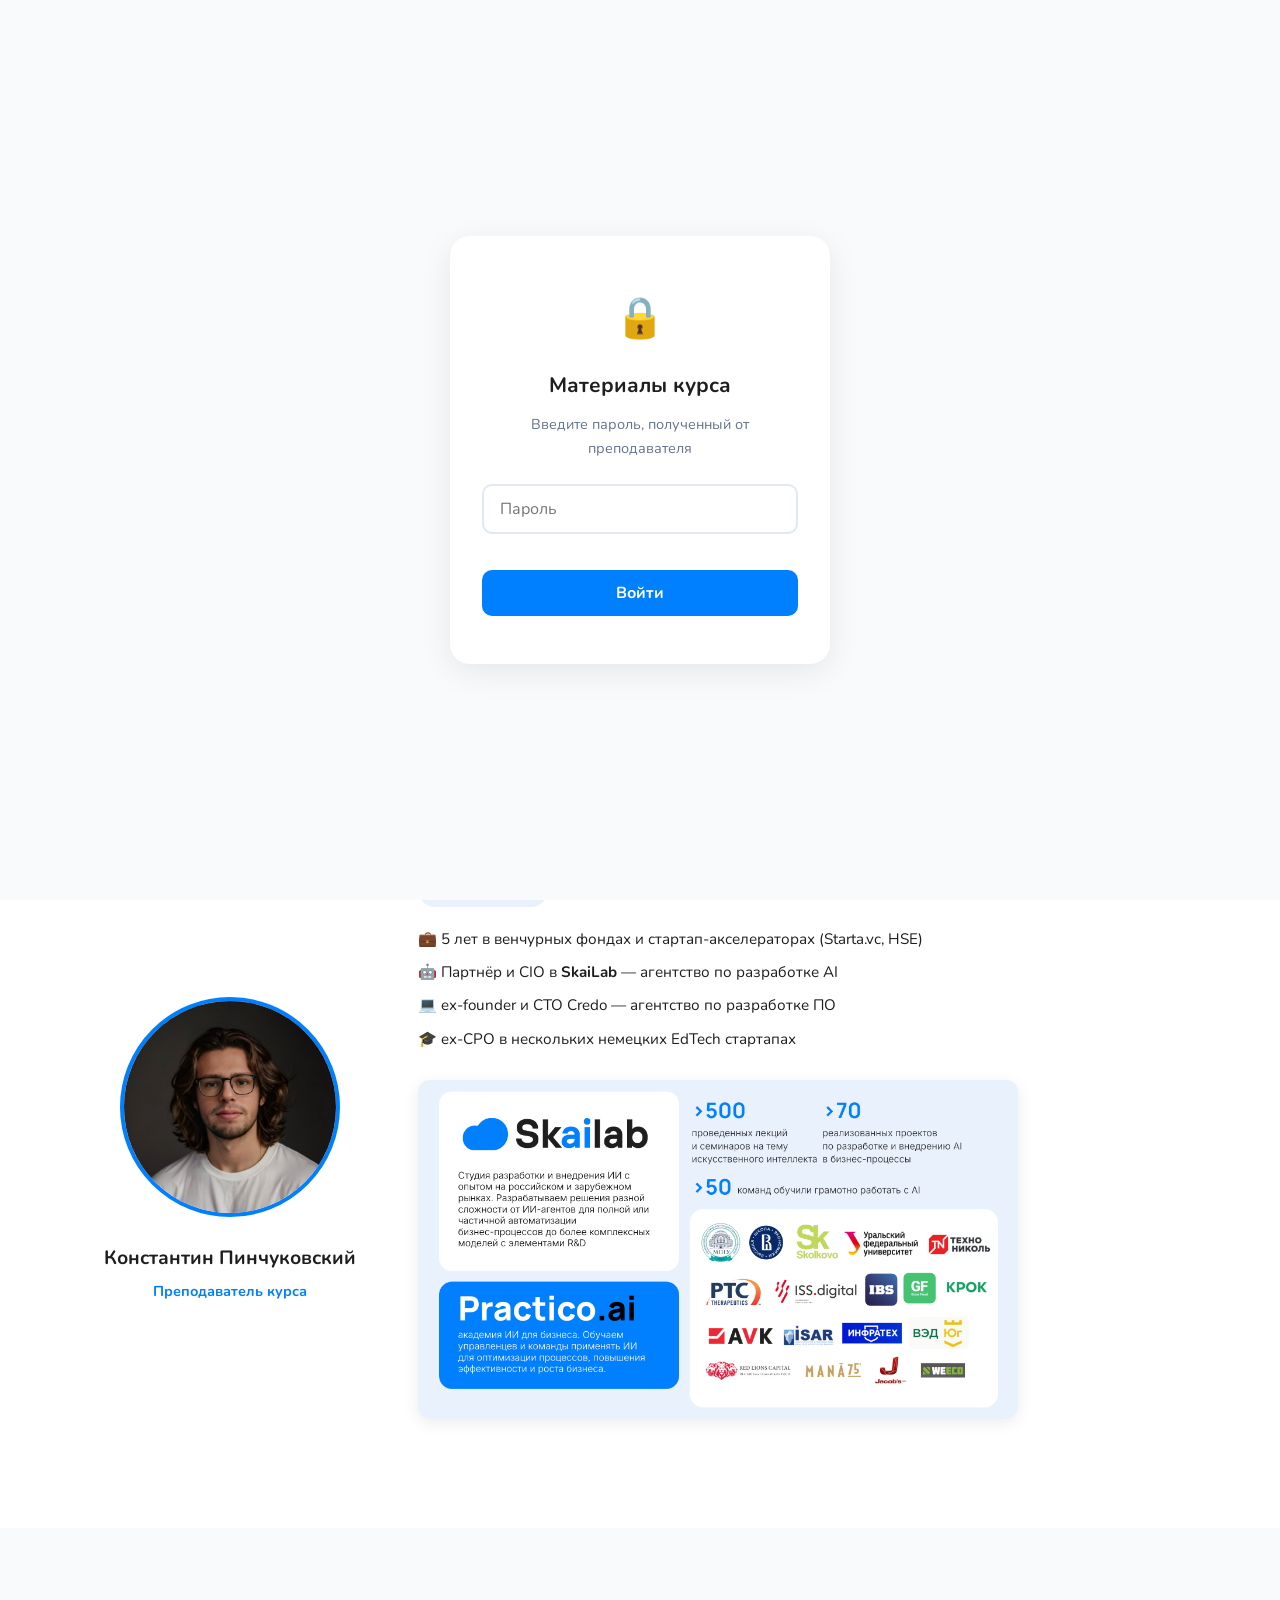
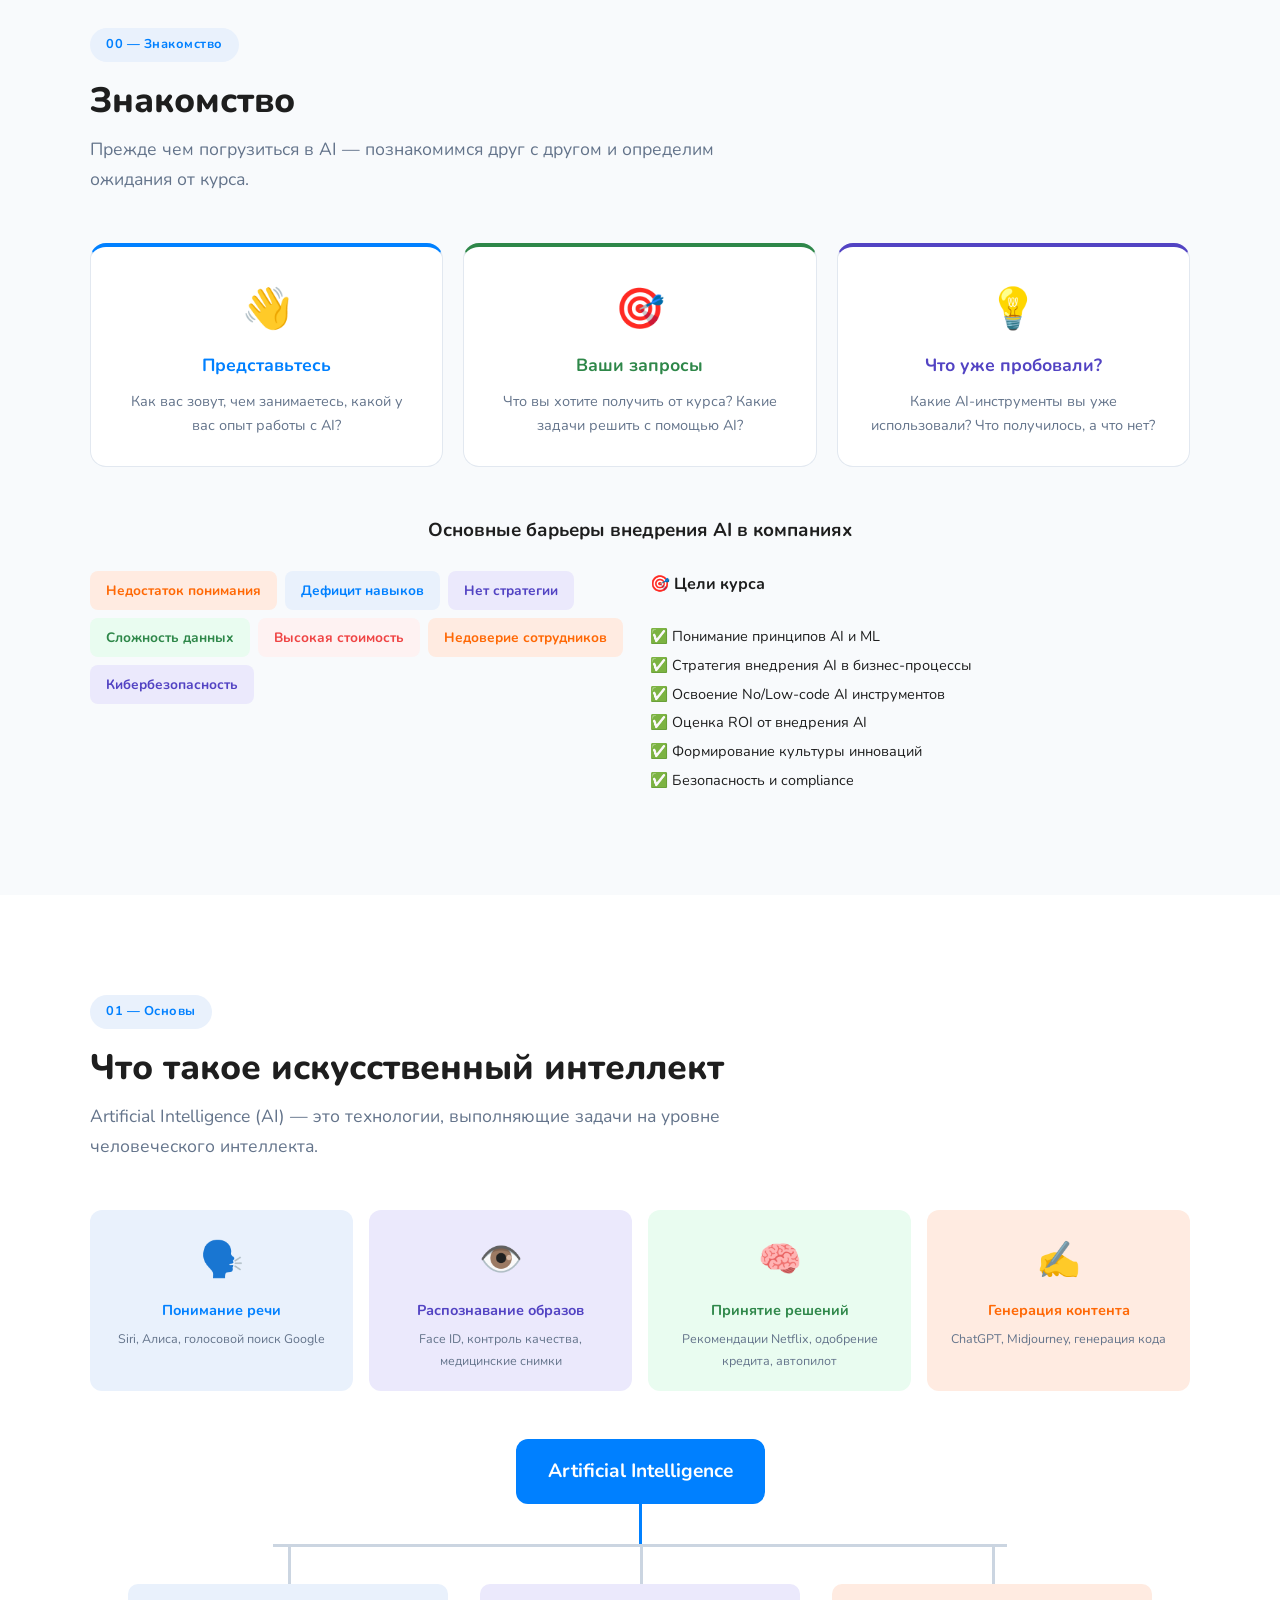
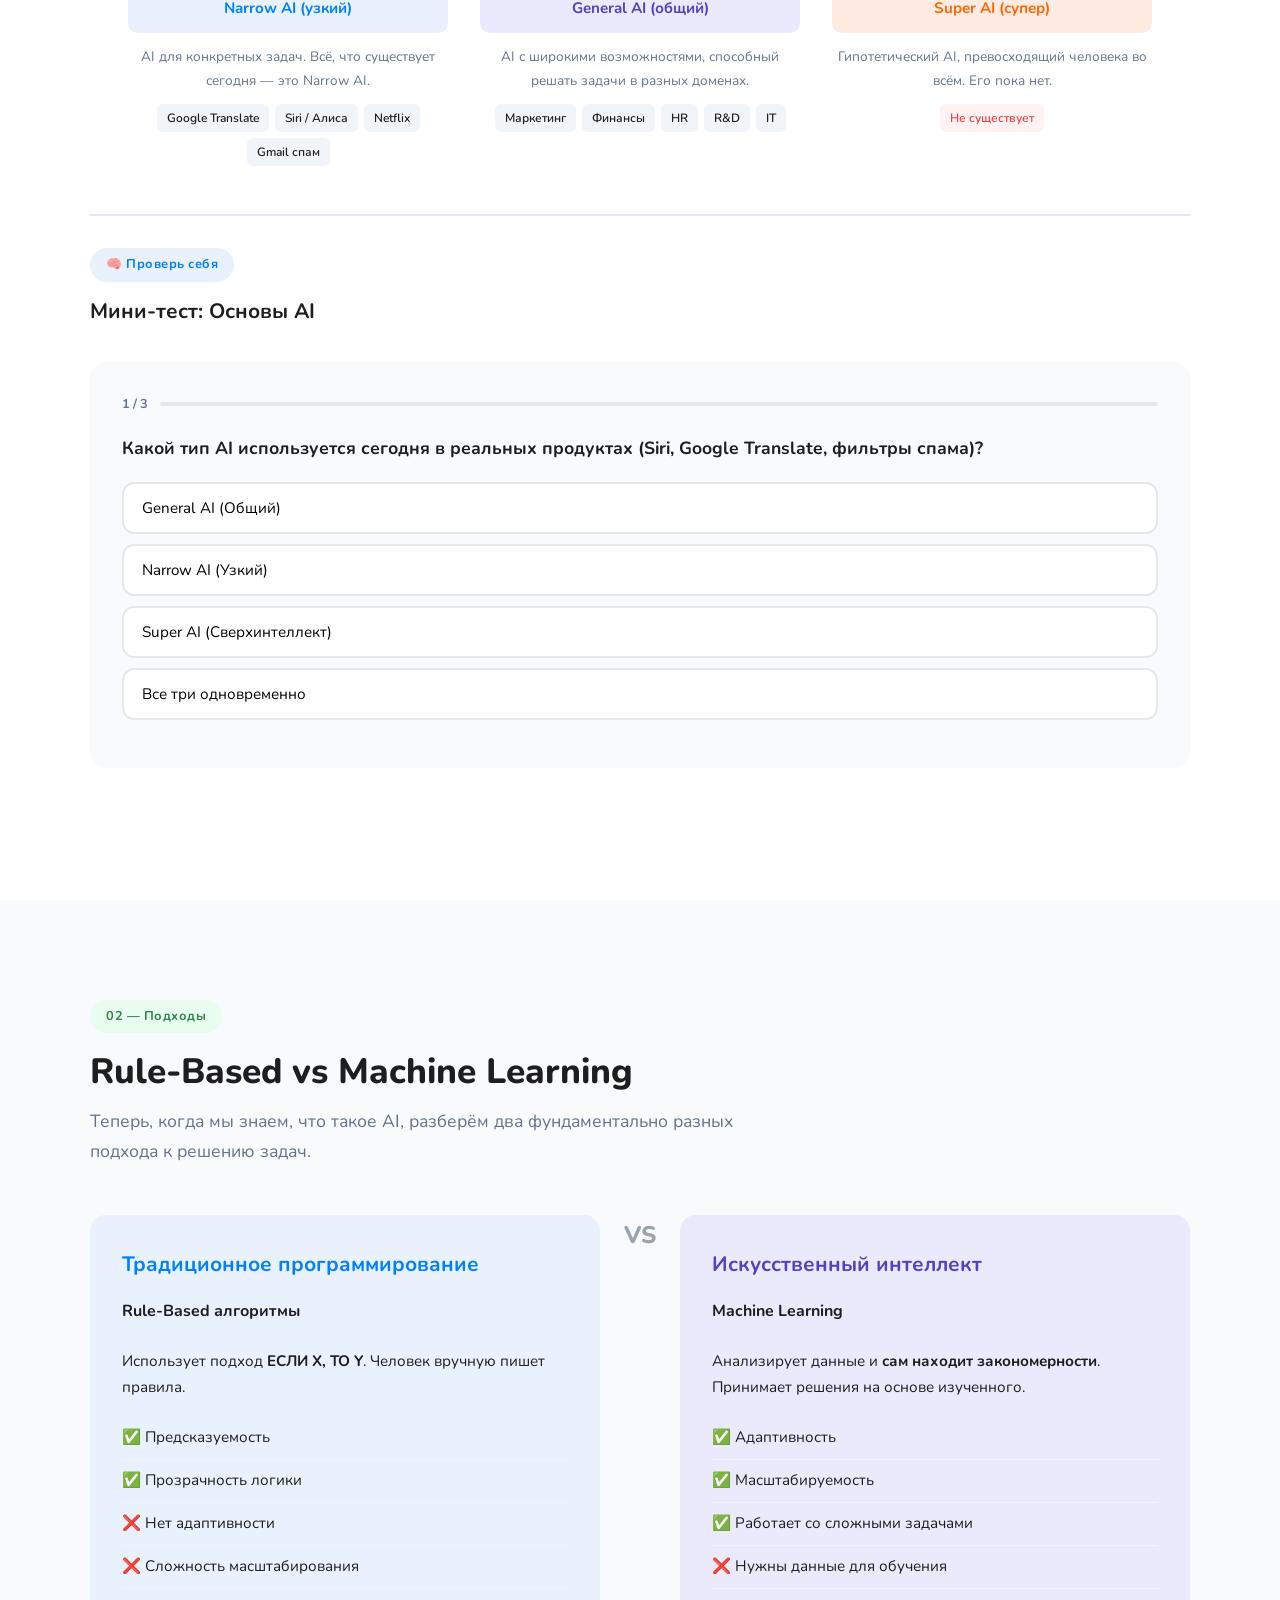
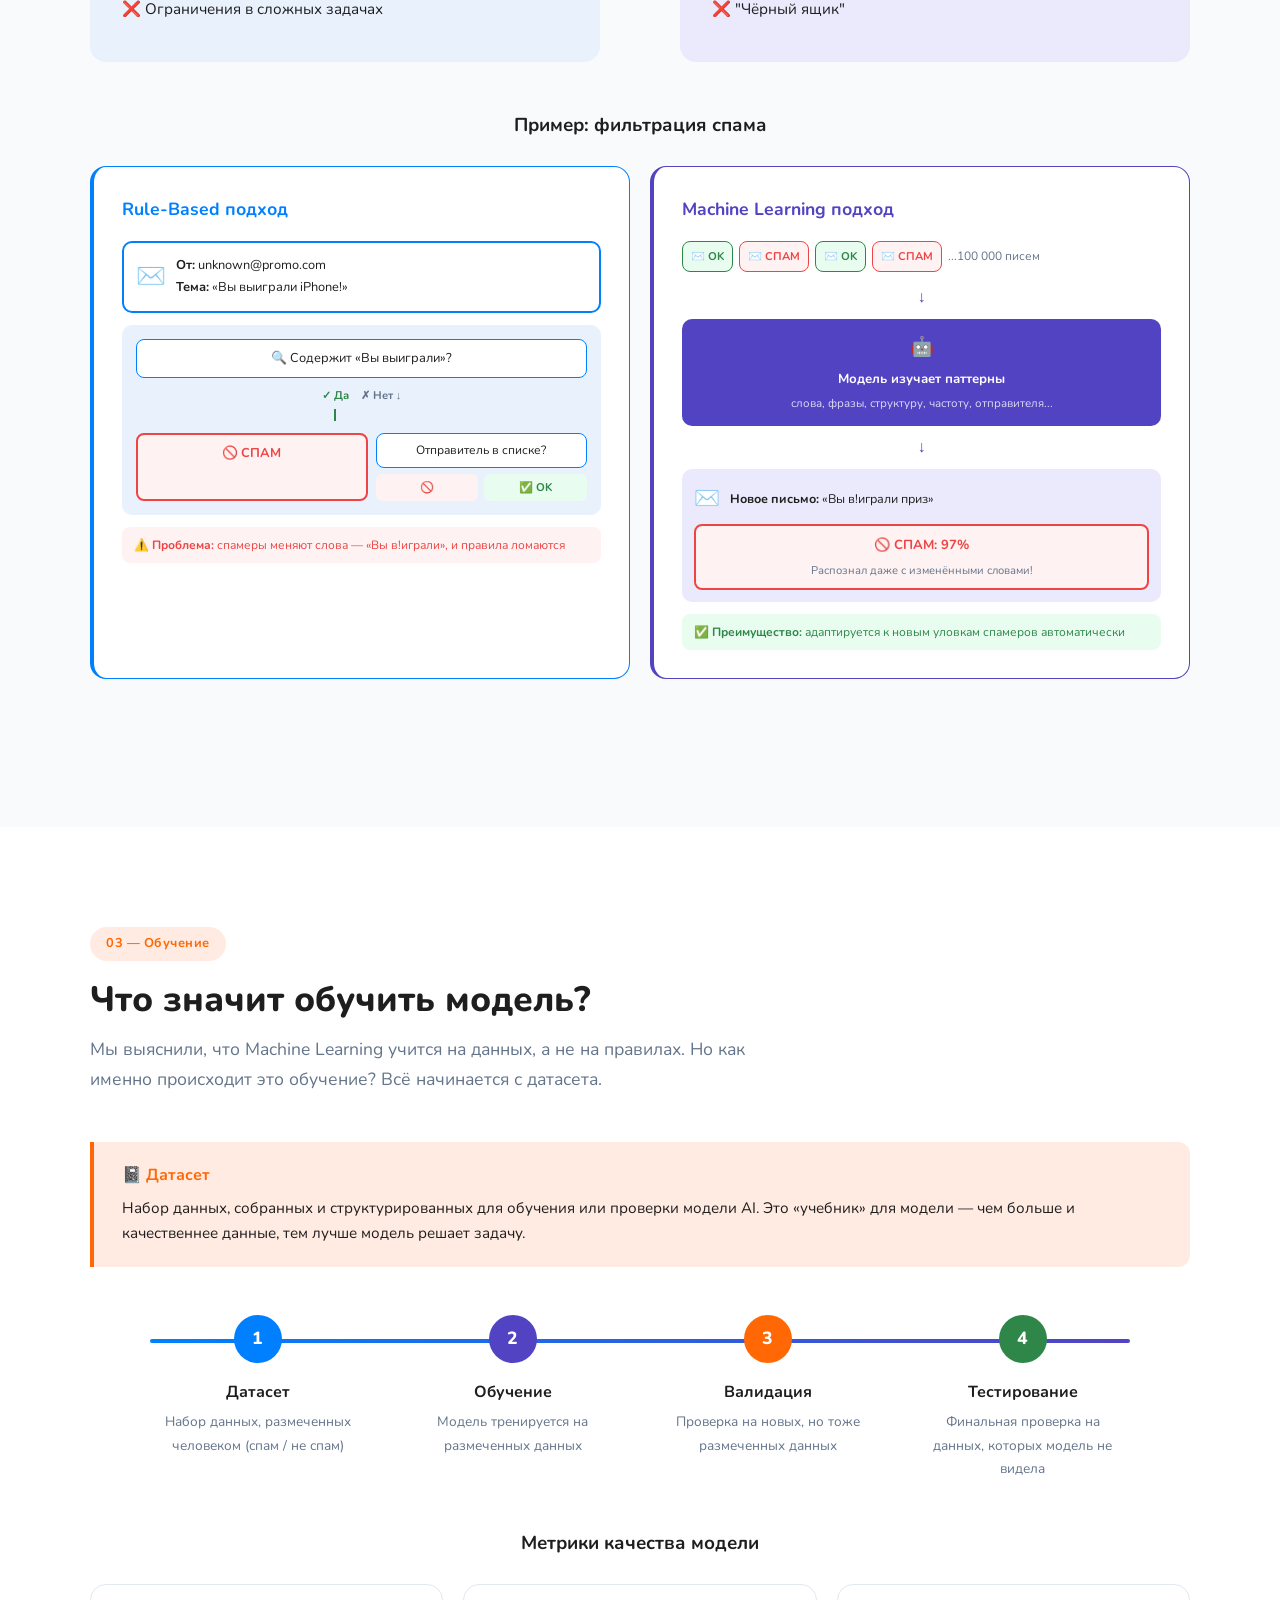
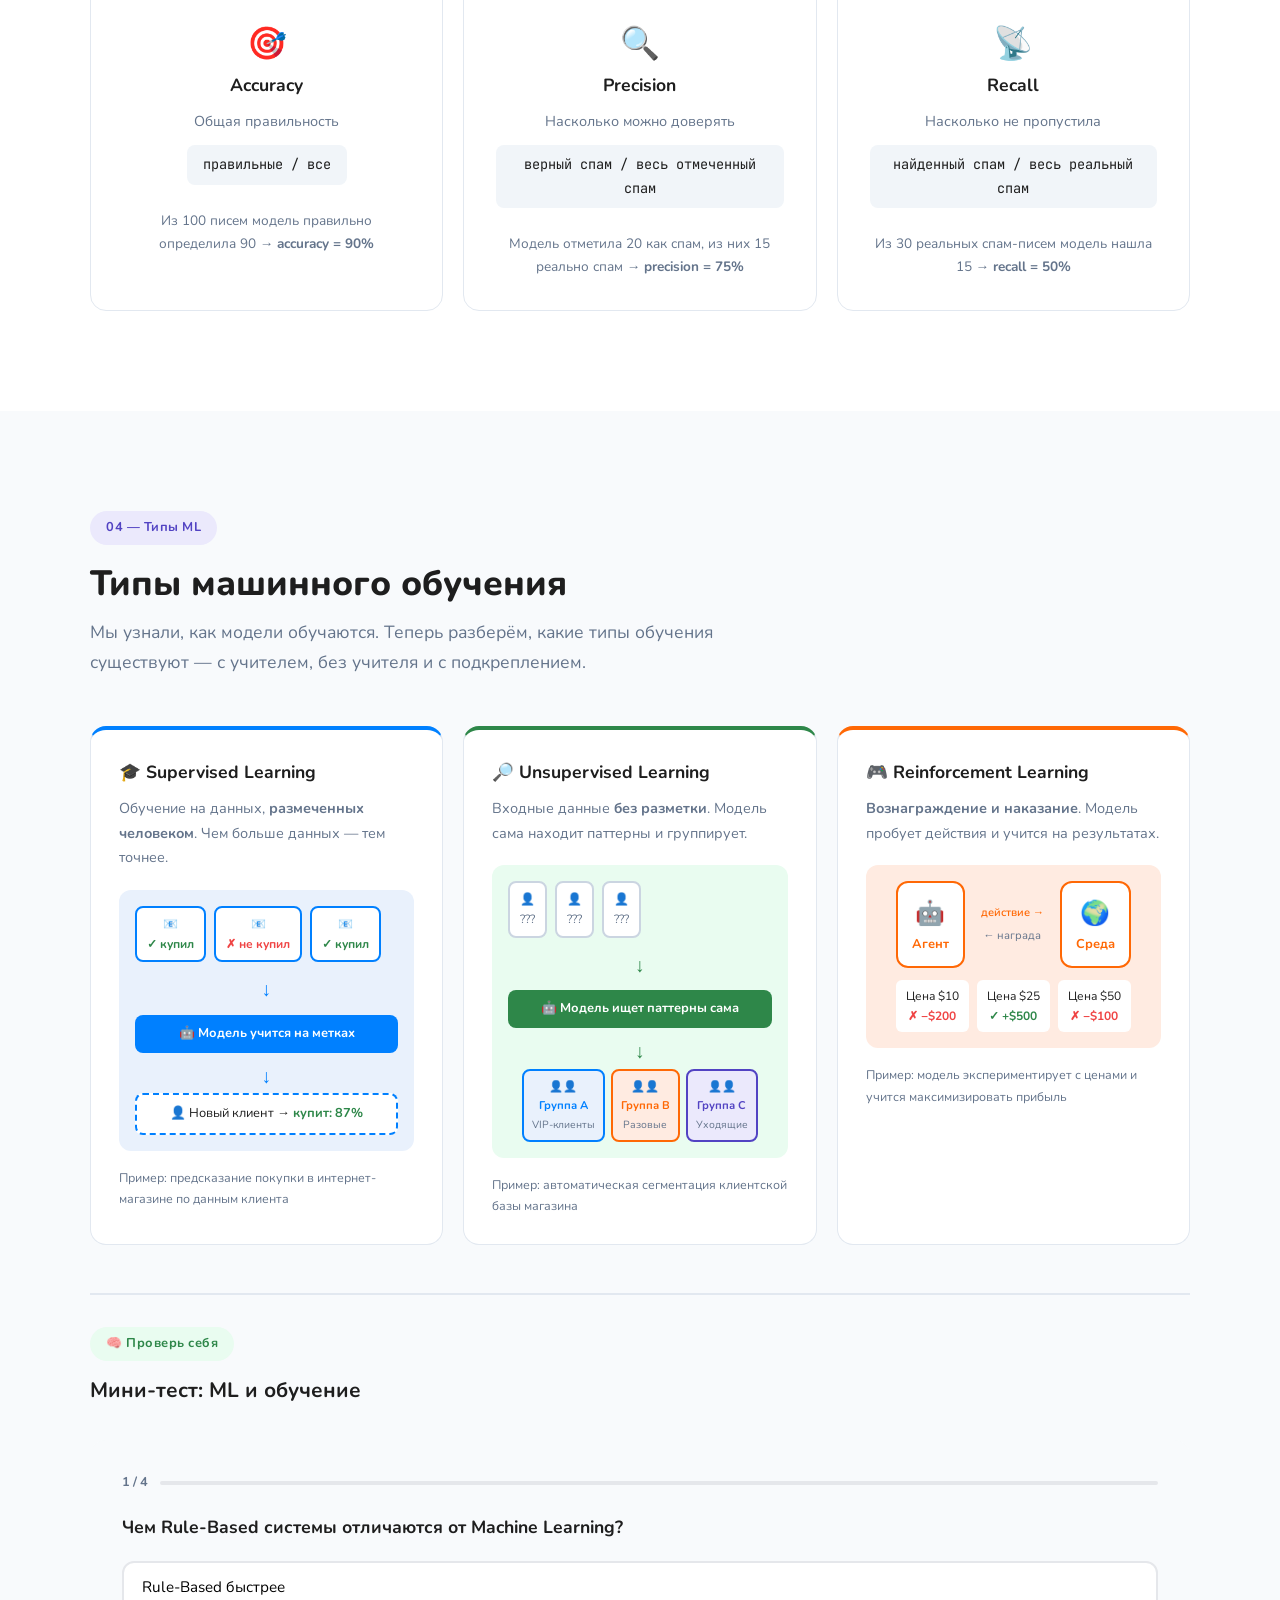
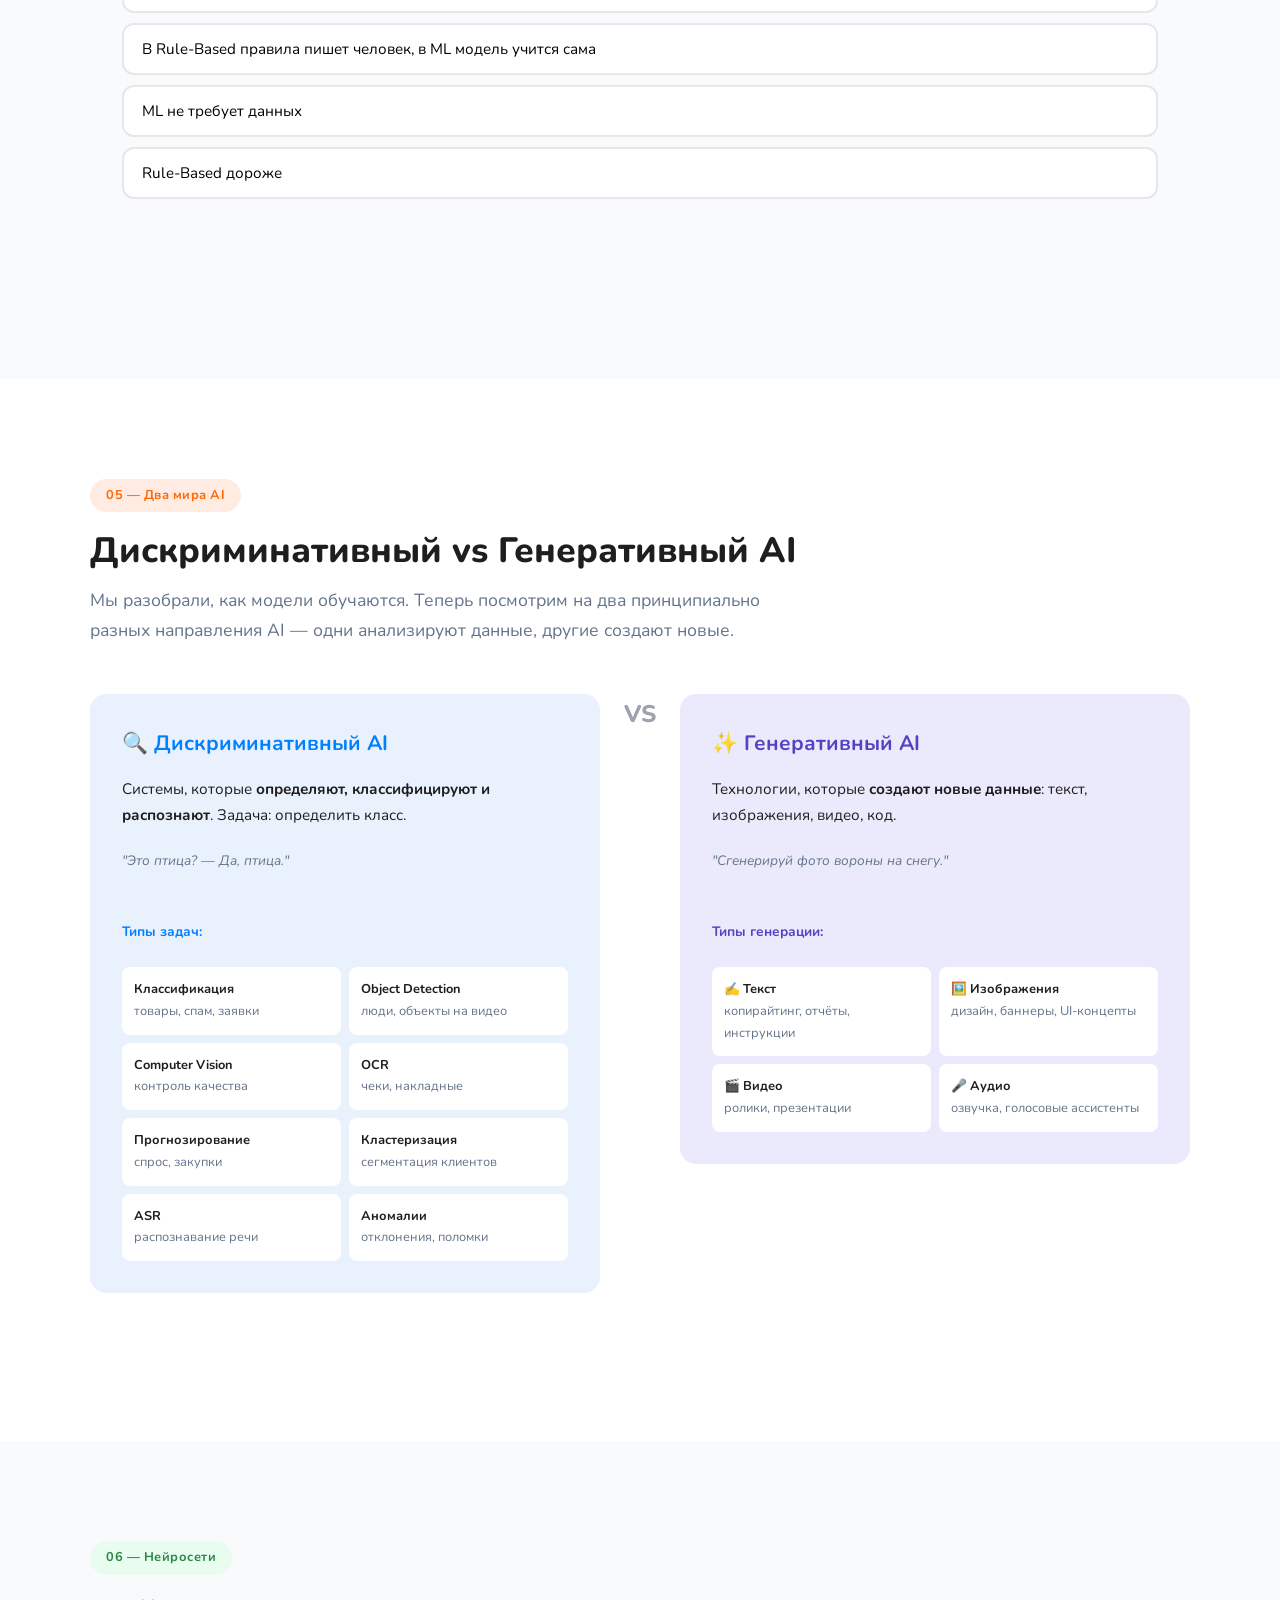
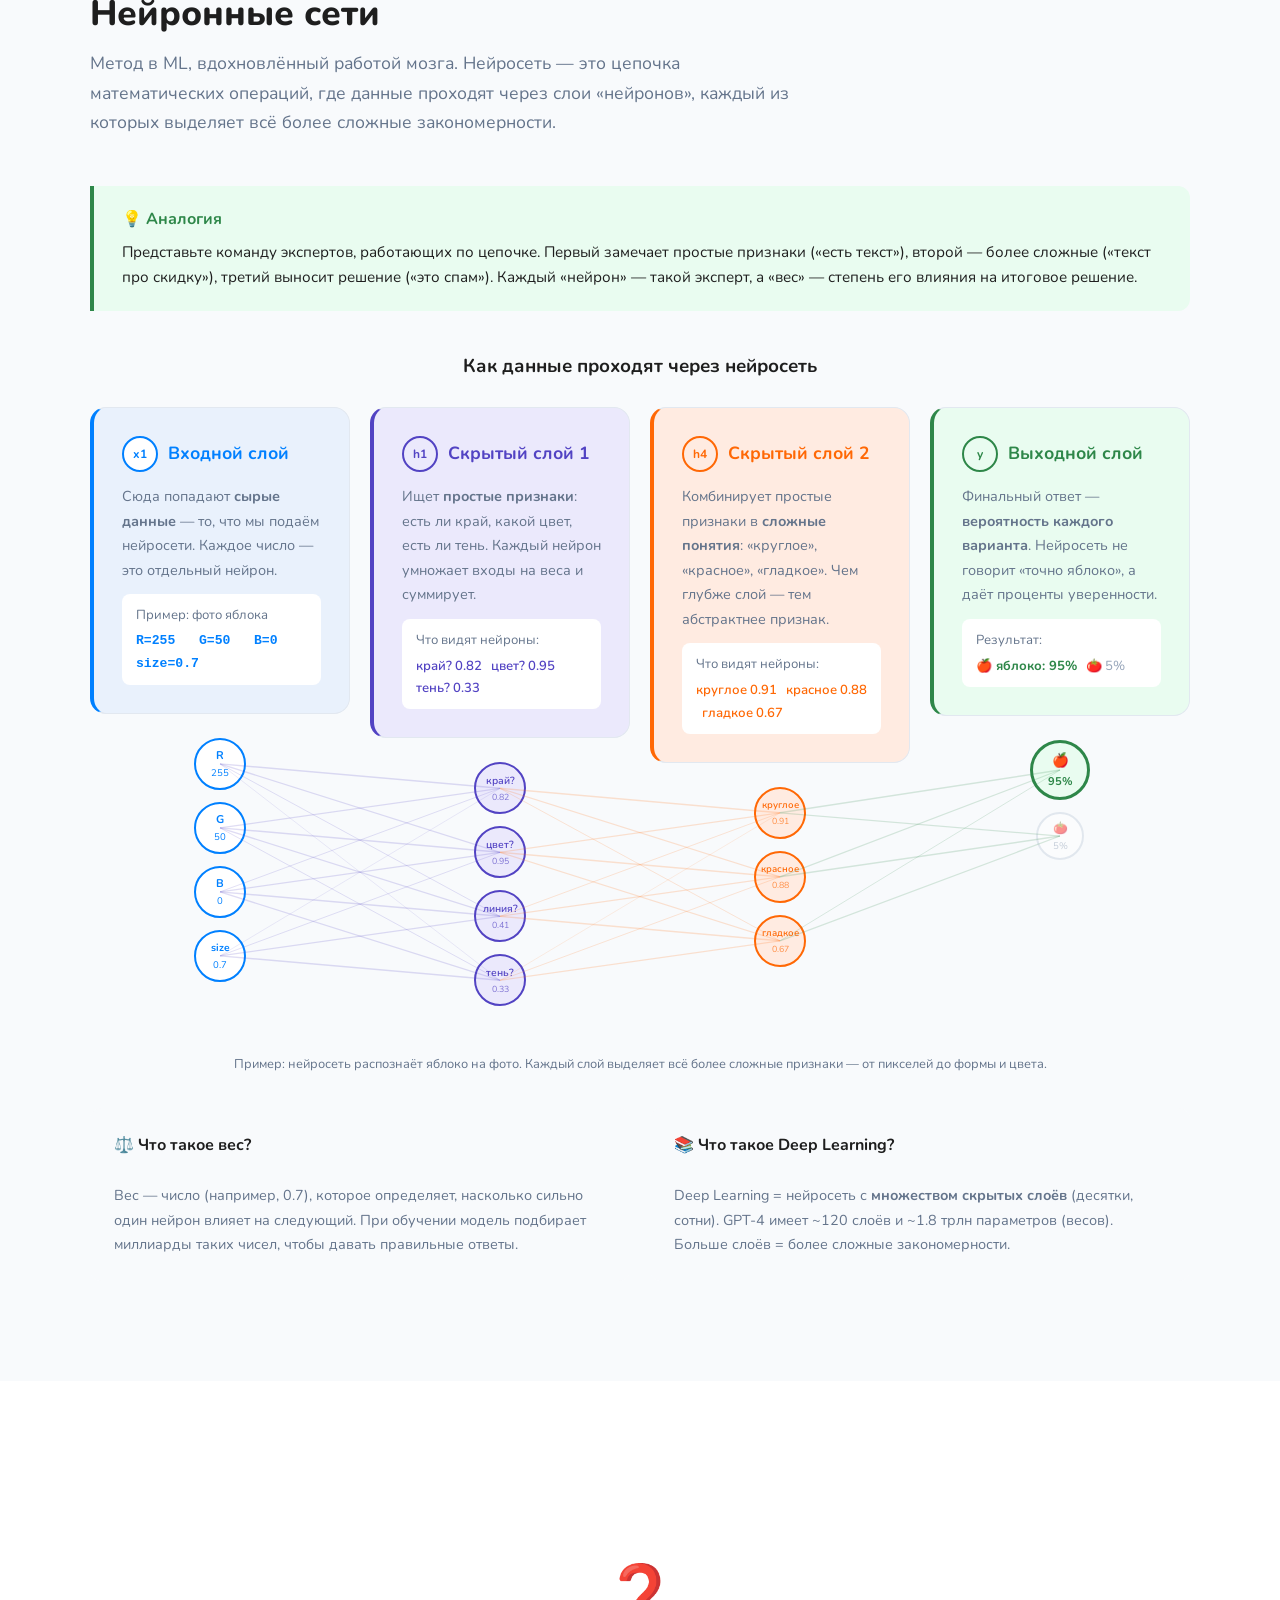
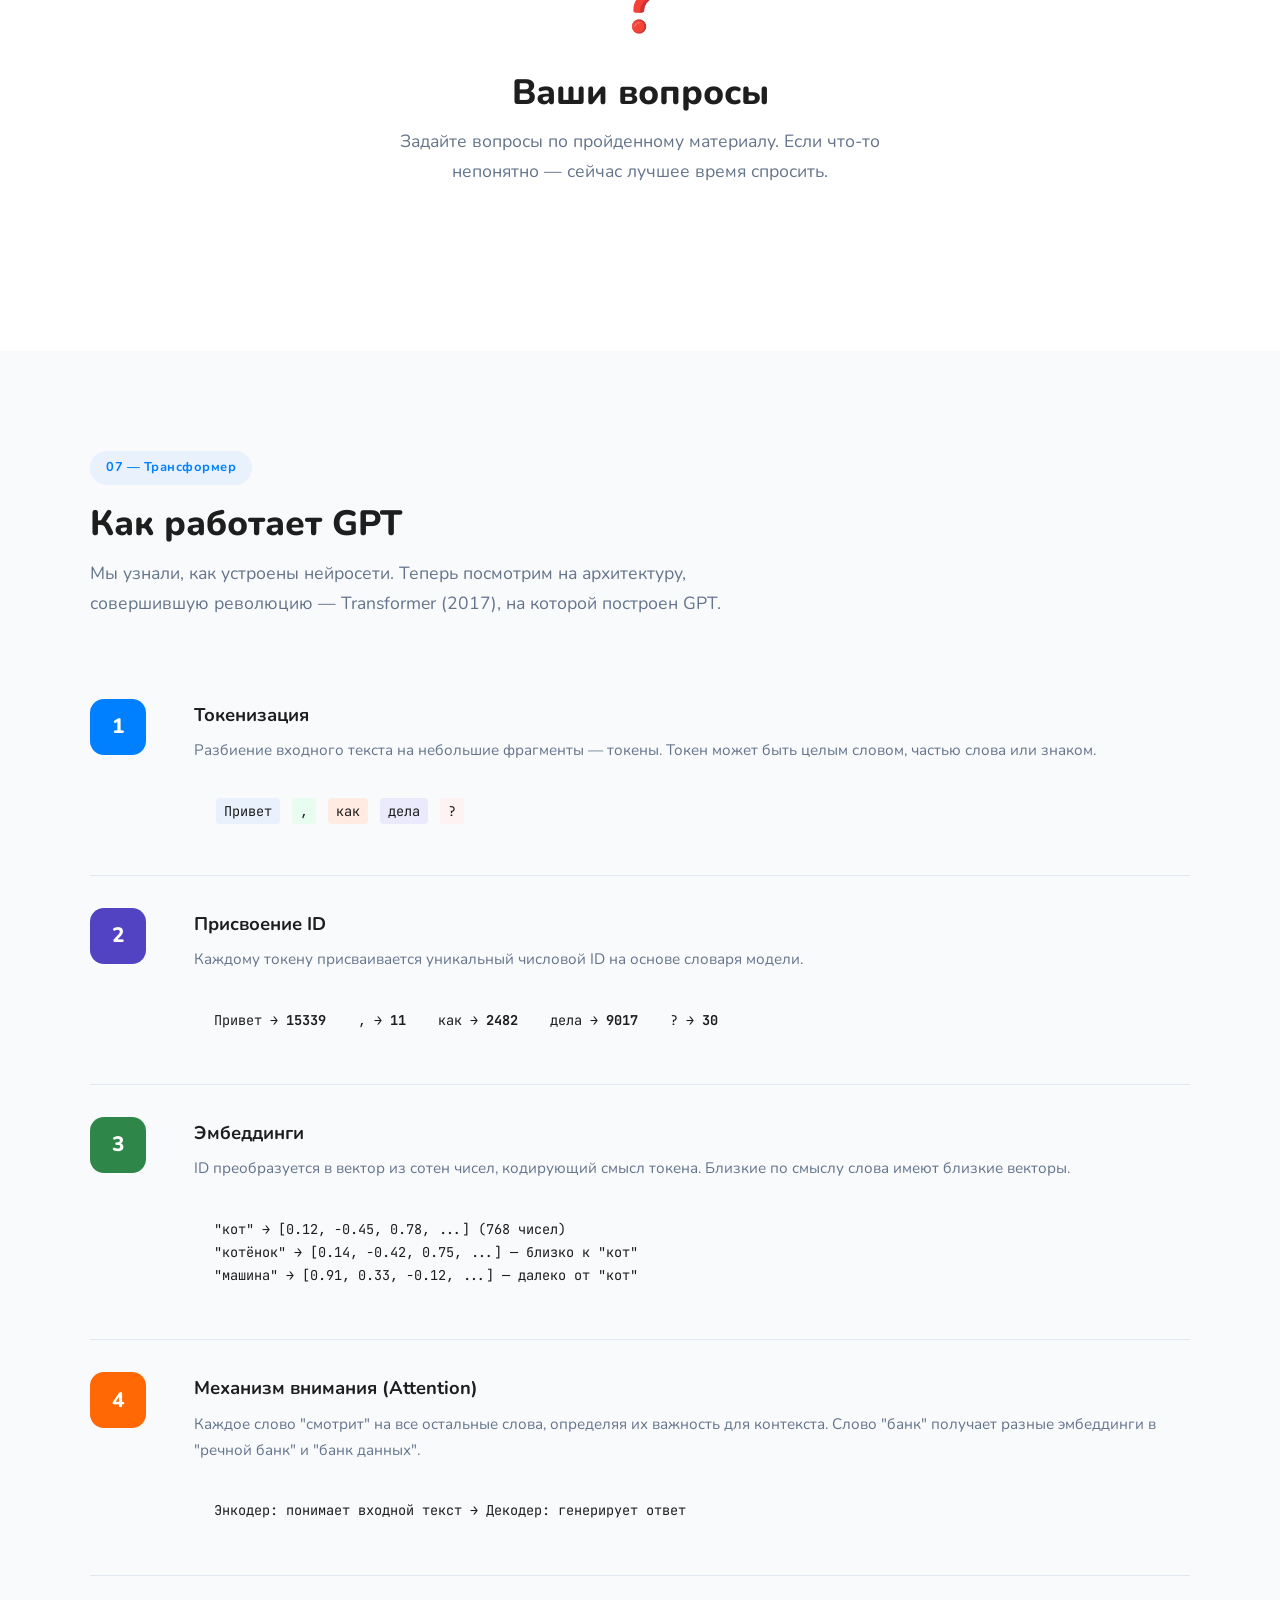
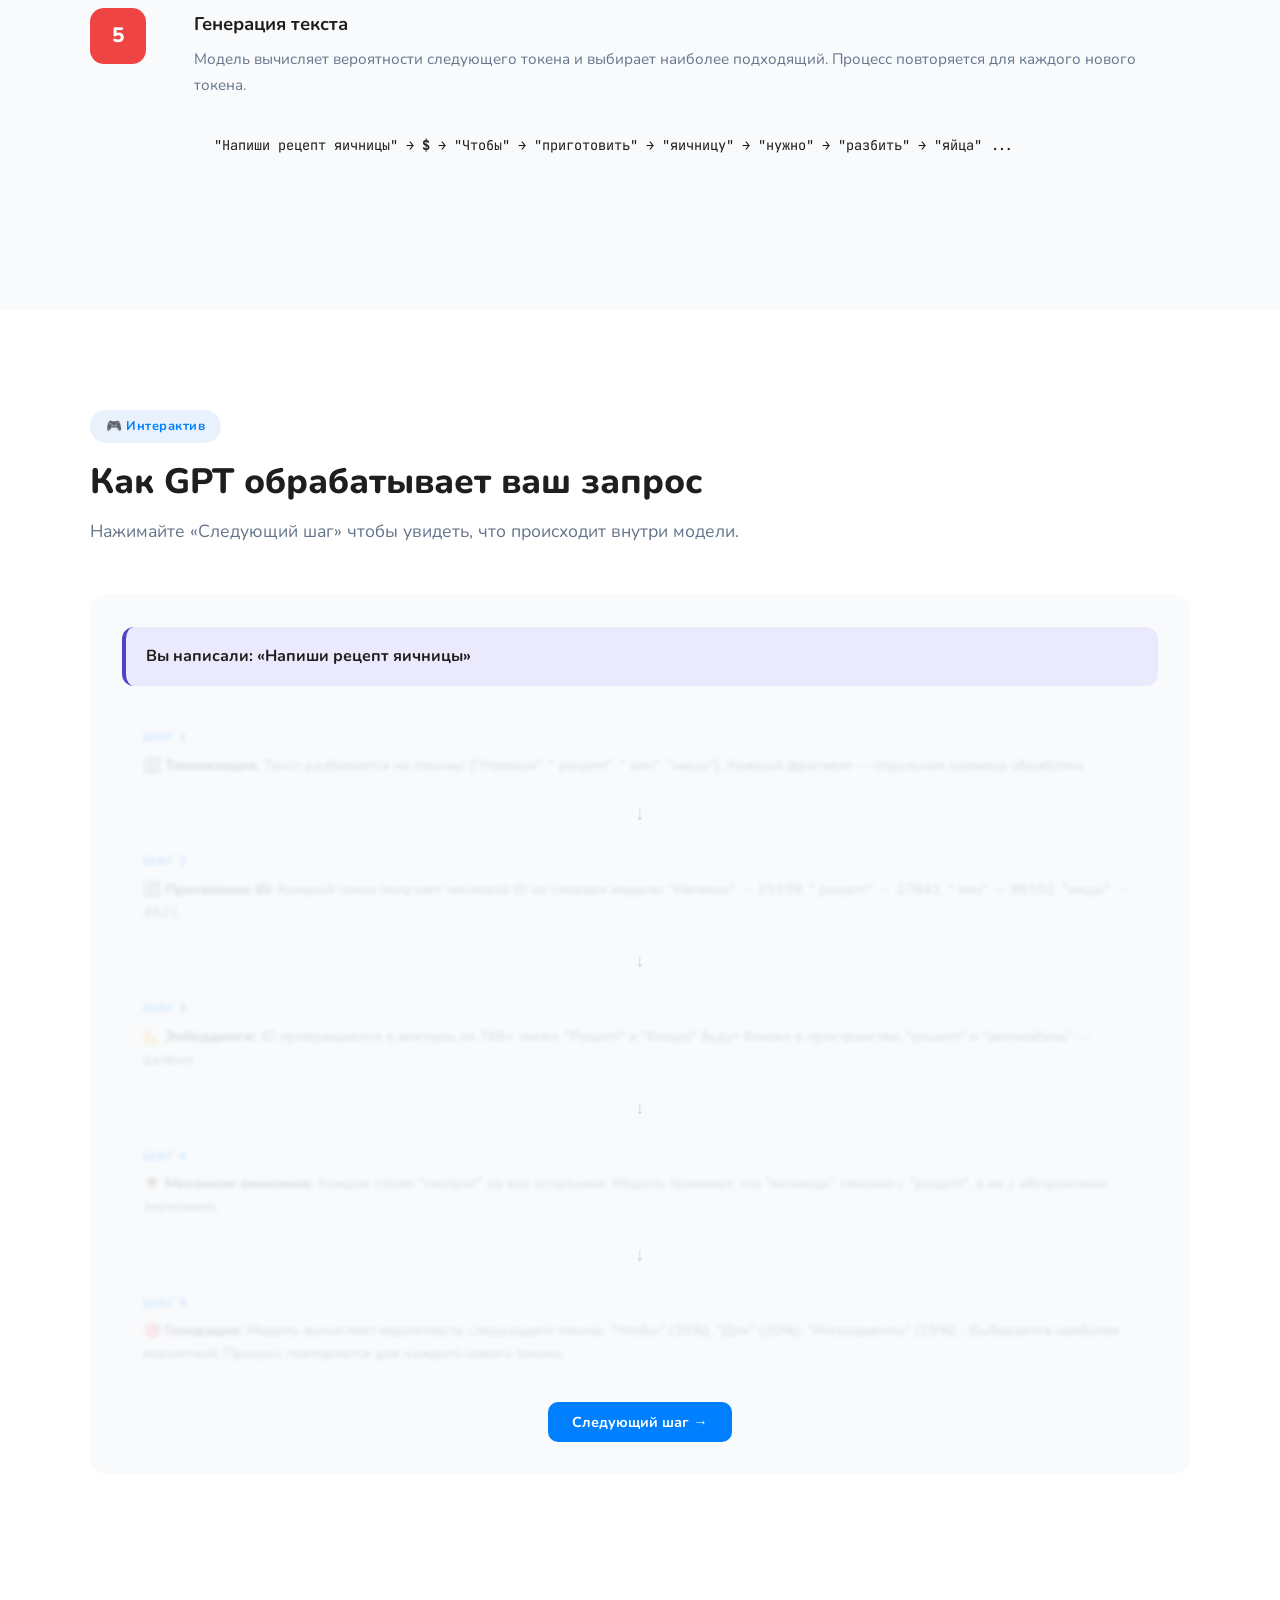
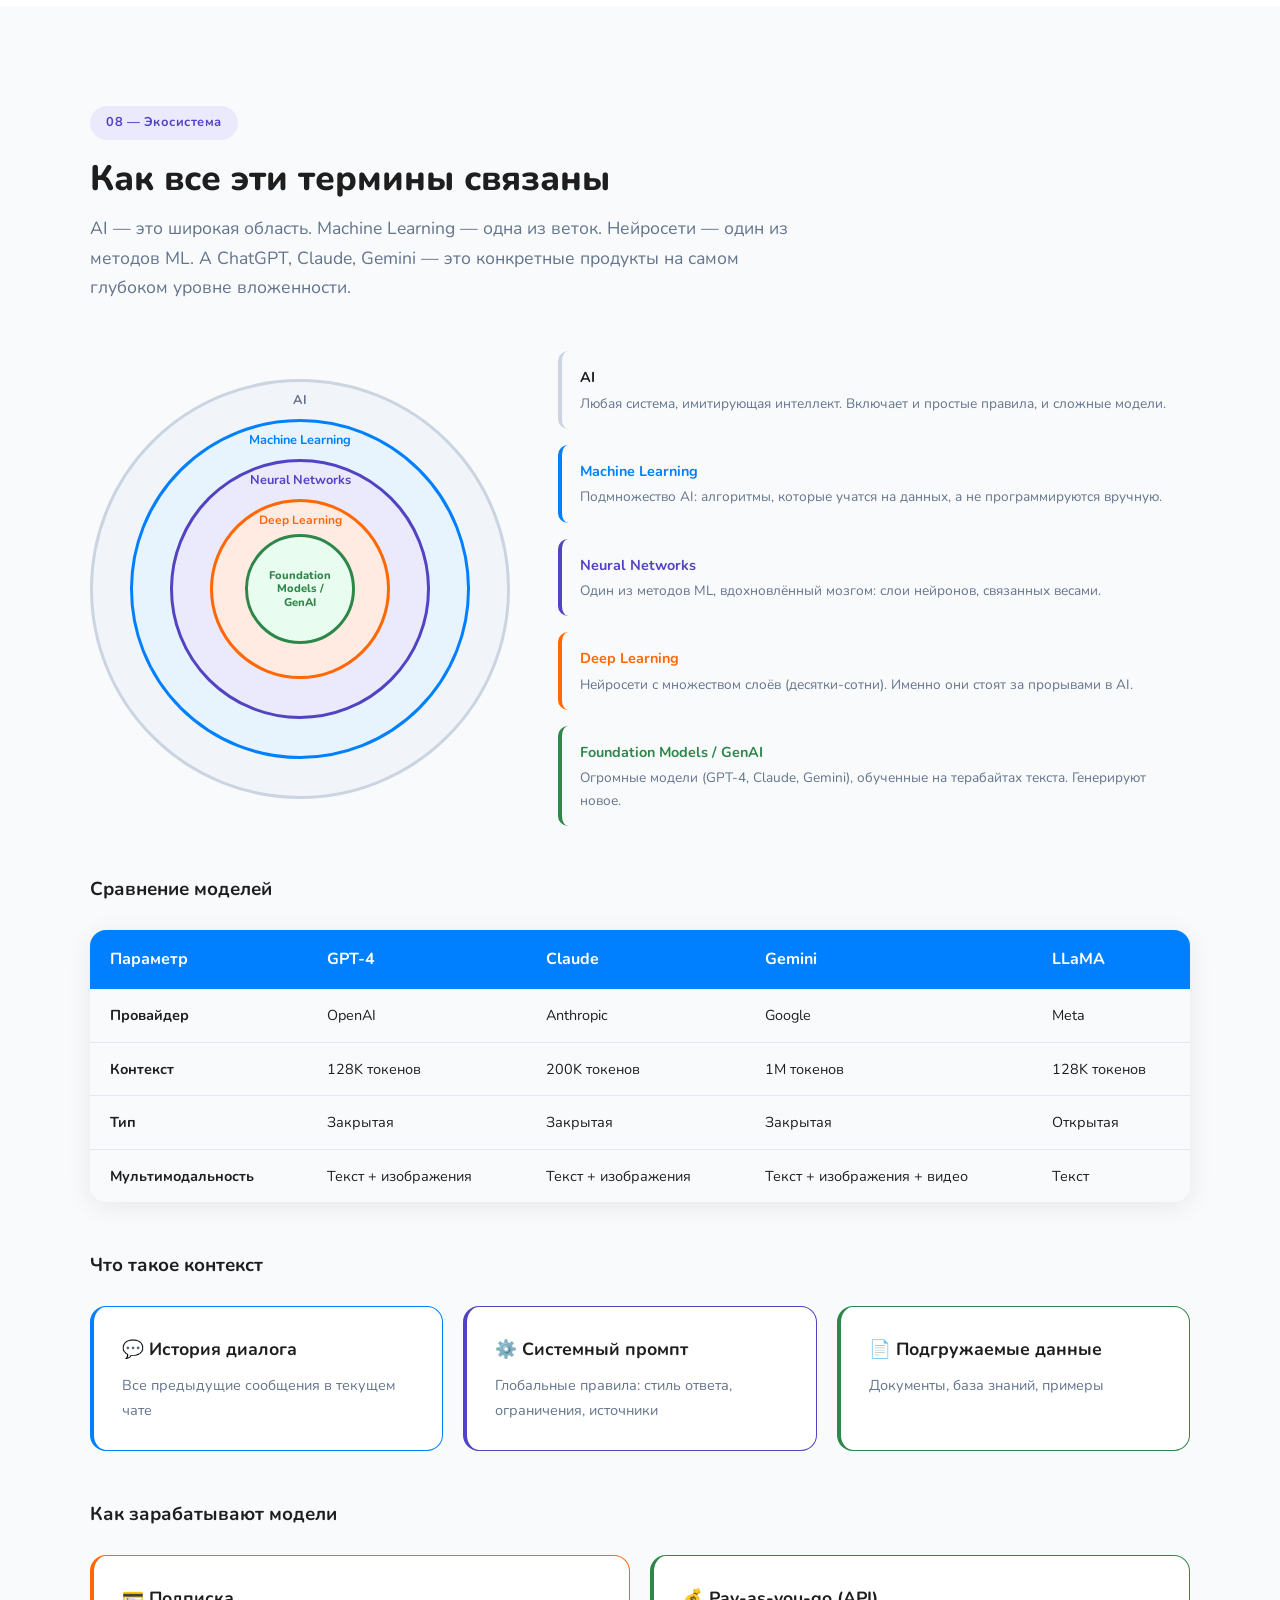
==== commit 6b37a030: "L1-L3: Merge quizzes into parent sections for embed compatibility L1: 3 quizzes merged (qa-1→what-is" ====
--- a/docs/lesson-01/index.html
+++ b/docs/lesson-01/index.html
@@ -575,19 +575,16 @@
                 </div>
             </div>
         </div>
-    </div>
-</section>
-
-<!-- ═══ QUIZ: Что такое AI ═══ -->
-<section class="section" id="qa-1">
-    <div class="section-inner">
-        <div class="section-badge bg-blue-light text-blue">&#x1f9e0; Проверь себя</div>
-        <h2 class="section-title">Мини-тест: Основы AI</h2>
-        <div class="inline-quiz" data-quiz='[
+        <!-- Quiz -->
+        <div style="margin-top:48px; padding-top:32px; border-top:2px solid #E2E8F0;">
+            <div class="section-badge bg-blue-light text-blue" style="display:inline-block; margin-bottom:12px;">&#x1f9e0; Проверь себя</div>
+            <h3 style="font-size:1.3rem; font-weight:700; margin-bottom:16px;">Мини-тест: Основы AI</h3>
+            <div class="inline-quiz" data-quiz='[
             {"question": "Какой тип AI используется сегодня в реальных продуктах (Siri, Google Translate, фильтры спама)?", "options": ["General AI (Общий)", "Narrow AI (Узкий)", "Super AI (Сверхинтеллект)", "Все три одновременно"], "correct": 1, "explanation": "Все современные AI-системы — это Narrow AI. Они решают только конкретные задачи, для которых обучены."},
             {"question": "AI, который превосходит человека во всех задачах — это:", "options": ["Narrow AI", "General AI", "Super AI", "Machine Learning"], "correct": 2, "explanation": "Super AI — гипотетический AI, превосходящий человека во всём. Его пока не существует."},
             {"question": "Какие задачи может выполнять AI сегодня?", "options": ["Только распознавание изображений", "Понимание речи, распознавание образов, принятие решений, генерация контента", "Только генерация текста", "Только математические вычисления"], "correct": 1, "explanation": "Современный AI работает с речью, образами, текстом, принятием решений и генерацией нового контента."}
         ]'></div>
+        </div>
     </div>
 </section>
 
@@ -854,20 +851,17 @@
                 <div style="font-size:0.78rem; color:var(--gray);">Пример: модель экспериментирует с ценами и учится максимизировать прибыль</div>
             </div>
         </div>
-    </div>
-</section>
-
-<!-- ═══ QUIZ: ML и обучение ═══ -->
-<section class="section" id="qa-ml">
-    <div class="section-inner">
-        <div class="section-badge bg-green-light text-green">&#x1f9e0; Проверь себя</div>
-        <h2 class="section-title">Мини-тест: ML и обучение</h2>
-        <div class="inline-quiz" data-quiz='[
+        <!-- Quiz -->
+        <div style="margin-top:48px; padding-top:32px; border-top:2px solid #E2E8F0;">
+            <div class="section-badge bg-green-light text-green" style="display:inline-block; margin-bottom:12px;">&#x1f9e0; Проверь себя</div>
+            <h3 style="font-size:1.3rem; font-weight:700; margin-bottom:16px;">Мини-тест: ML и обучение</h3>
+            <div class="inline-quiz" data-quiz='[
             {"question": "Чем Rule-Based системы отличаются от Machine Learning?", "options": ["Rule-Based быстрее", "В Rule-Based правила пишет человек, в ML модель учится сама", "ML не требует данных", "Rule-Based дороже"], "correct": 1, "explanation": "В Rule-Based человек вручную пишет правила «если...то...», а в ML алгоритм сам находит закономерности в данных."},
             {"question": "Какой тип ML использует размеченные данные (с правильными ответами)?", "options": ["Unsupervised Learning", "Reinforcement Learning", "Supervised Learning", "Transfer Learning"], "correct": 2, "explanation": "Supervised Learning — модель учится на данных с правильными ответами (labels), например: «это спам» / «не спам»."},
             {"question": "Датасет делится на 3 части для обучения. Какая часть используется для финальной проверки модели?", "options": ["Обучающая (training)", "Валидационная (validation)", "Тестовая (testing)", "Все три одновременно"], "correct": 2, "explanation": "Тестовая выборка — данные, которых модель никогда не видела. Это финальная проверка качества."},
             {"question": "Accuracy модели = 90%. Что это значит?", "options": ["Модель обучалась 90 минут", "90% всех предсказаний оказались верными", "Модель использует 90% данных", "90% пользователей довольны"], "correct": 1, "explanation": "Accuracy показывает долю правильных предсказаний: из 100 писем 90 определены верно."}
         ]'></div>
+        </div>
     </div>
 </section>
 
@@ -1348,21 +1342,19 @@
         <div style="font-size:4rem; margin-bottom:16px;">&#x2753;</div>
         <h2 class="section-title">Ваши вопросы</h2>
         <p class="section-subtitle" style="max-width:500px; margin:0 auto;">Задайте вопросы по моделям, экосистеме и возможностям AI.</p>
-    </div>
-</section>
-
-<!-- ═══ QUIZ: Нейросети, модели, экосистема ═══ -->
-<section class="section" id="qa-final">
-    <div class="section-inner">
-        <div class="section-badge bg-purple-light text-purple">&#x1f9e0; Проверь себя</div>
-        <h2 class="section-title">Финальный мини-тест</h2>
-        <div class="inline-quiz" data-quiz='[
+
+        <!-- Quiz -->
+        <div style="margin-top:48px; padding-top:32px; border-top:2px solid #E2E8F0; text-align:left;">
+            <div class="section-badge bg-purple-light text-purple" style="display:inline-block; margin-bottom:12px;">&#x1f9e0; Проверь себя</div>
+            <h3 style="font-size:1.3rem; font-weight:700; margin-bottom:16px;">Финальный мини-тест</h3>
+            <div class="inline-quiz" data-quiz='[
             {"question": "Что такое Deep Learning?", "options": ["Любой алгоритм машинного обучения", "Нейросеть с одним скрытым слоем", "Нейросеть с множеством скрытых слоёв (десятки-сотни)", "Метод обучения без данных"], "correct": 2, "explanation": "Deep Learning = нейросети с множеством скрытых слоёв. GPT-4 имеет ~120 слоёв. Больше слоёв = более сложные закономерности."},
             {"question": "Что такое «вес» в нейросети?", "options": ["Размер модели в гигабайтах", "Число, определяющее силу связи между нейронами", "Количество слоёв", "Скорость обучения"], "correct": 1, "explanation": "Вес — число (например, 0.7), определяющее, насколько сильно один нейрон влияет на следующий. GPT-4 имеет ~1.8 трлн таких чисел."},
             {"question": "Чем генеративный AI отличается от дискриминативного?", "options": ["Генеративный дешевле", "Дискриминативный классифицирует, генеративный создаёт новое", "Они одинаковые", "Генеративный точнее"], "correct": 1, "explanation": "Дискриминативный AI распознаёт и классифицирует (\"это кот\"), генеративный — создаёт новые данные (\"нарисуй кота\")."},
             {"question": "Что такое контекстное окно модели?", "options": ["Окно браузера с ChatGPT", "Максимальный объём текста, который модель может учитывать за раз", "Время ожидания ответа", "Количество пользователей"], "correct": 1, "explanation": "Контекстное окно — лимит токенов, которые модель видит одновременно. GPT-4o: 128K токенов, GPT-5: до 1M."},
             {"question": "Foundation Models (GPT-4, Claude, Gemini) — это:", "options": ["Модели только для текста", "Огромные модели, обученные на терабайтах данных для широкого круга задач", "Модели для одной конкретной задачи", "Открытые модели без лицензии"], "correct": 1, "explanation": "Foundation Models — большие модели, обученные на огромных объёмах данных, способные решать множество задач: текст, код, перевод, анализ."}
         ]'></div>
+        </div>
     </div>
 </section>
 
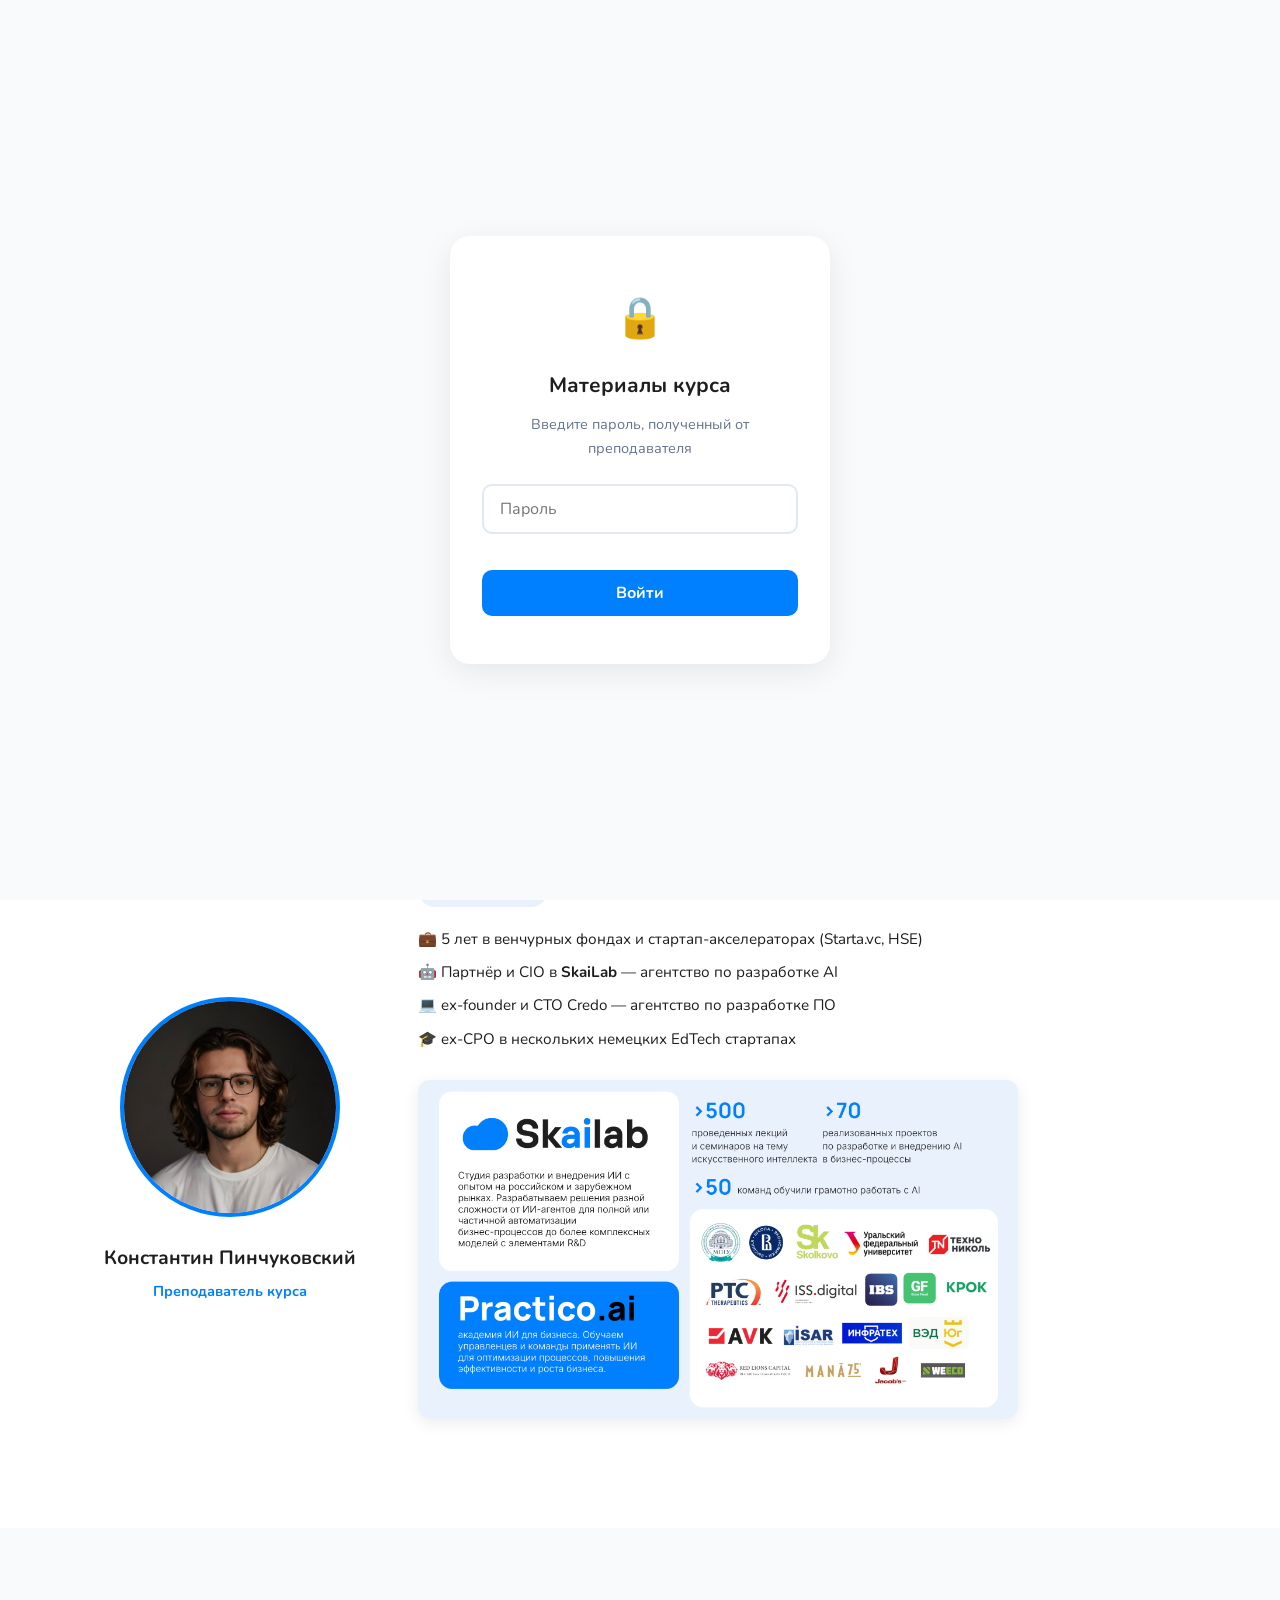
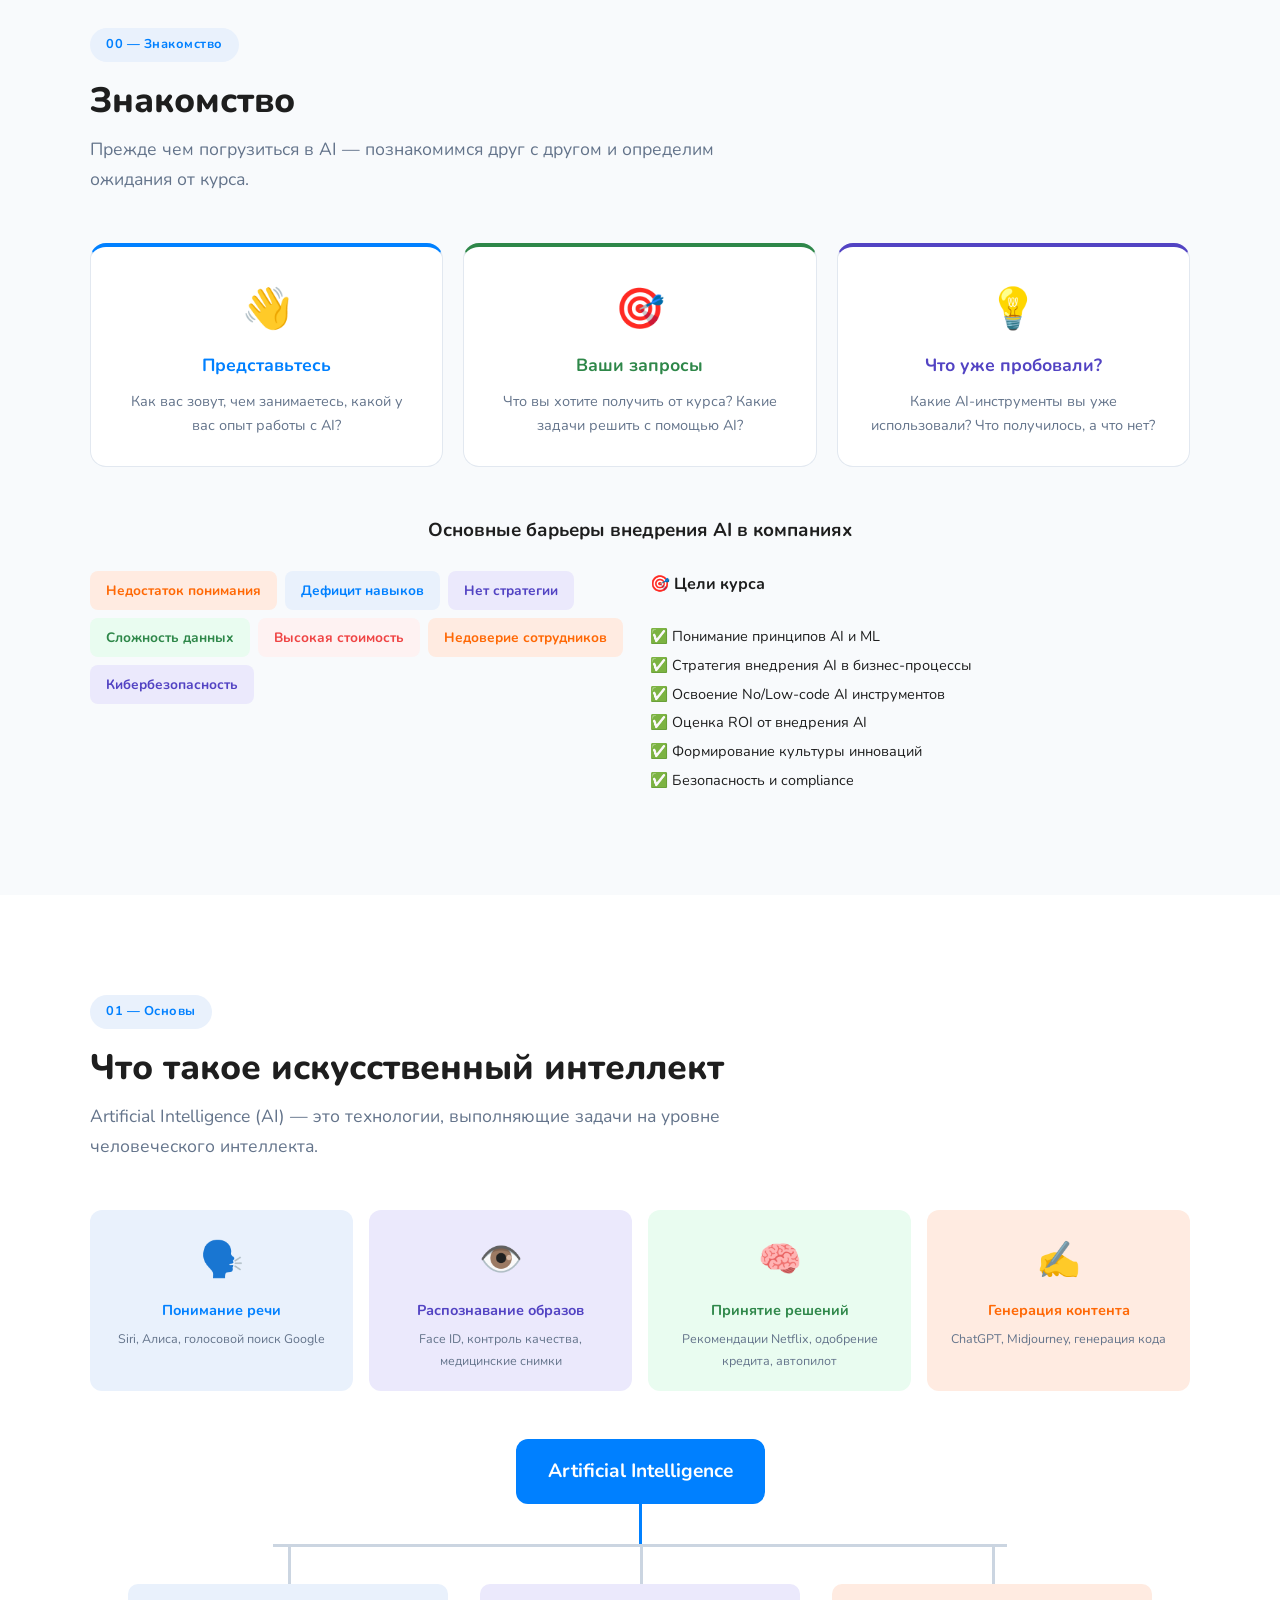
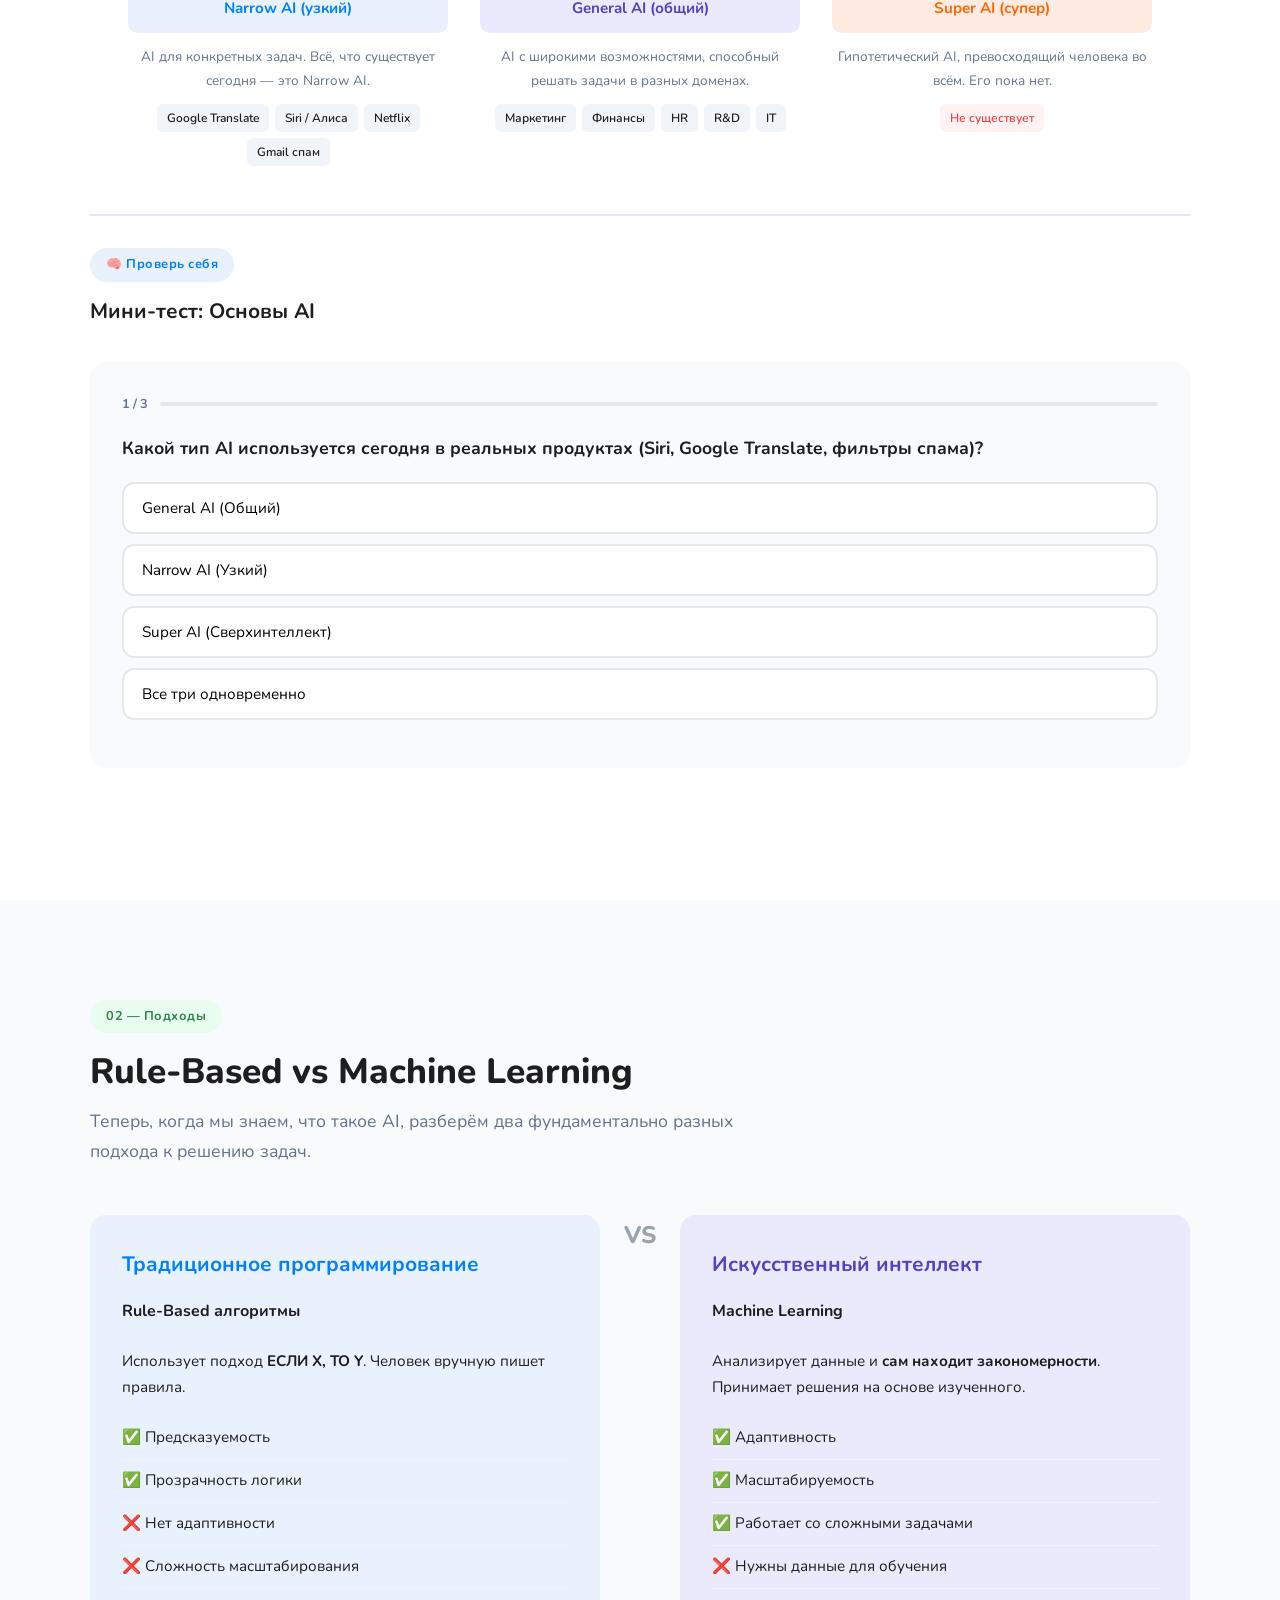
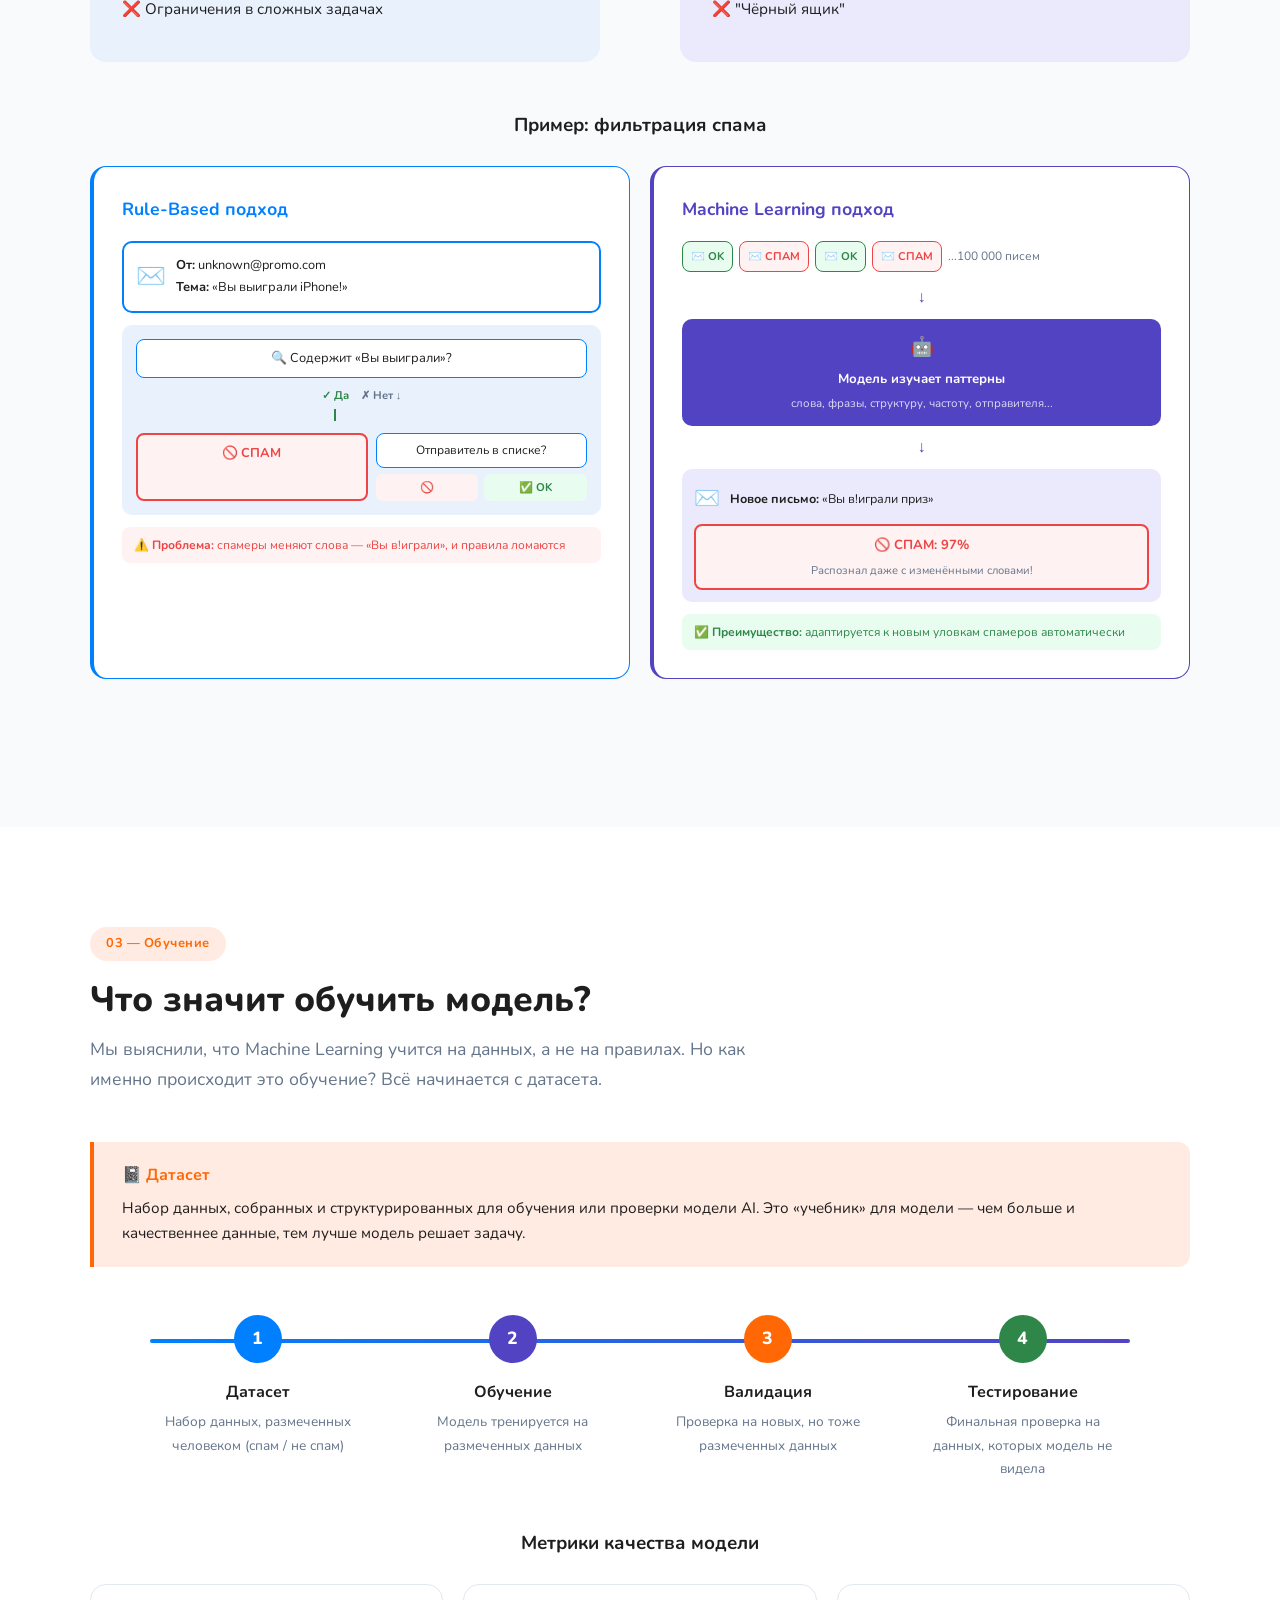
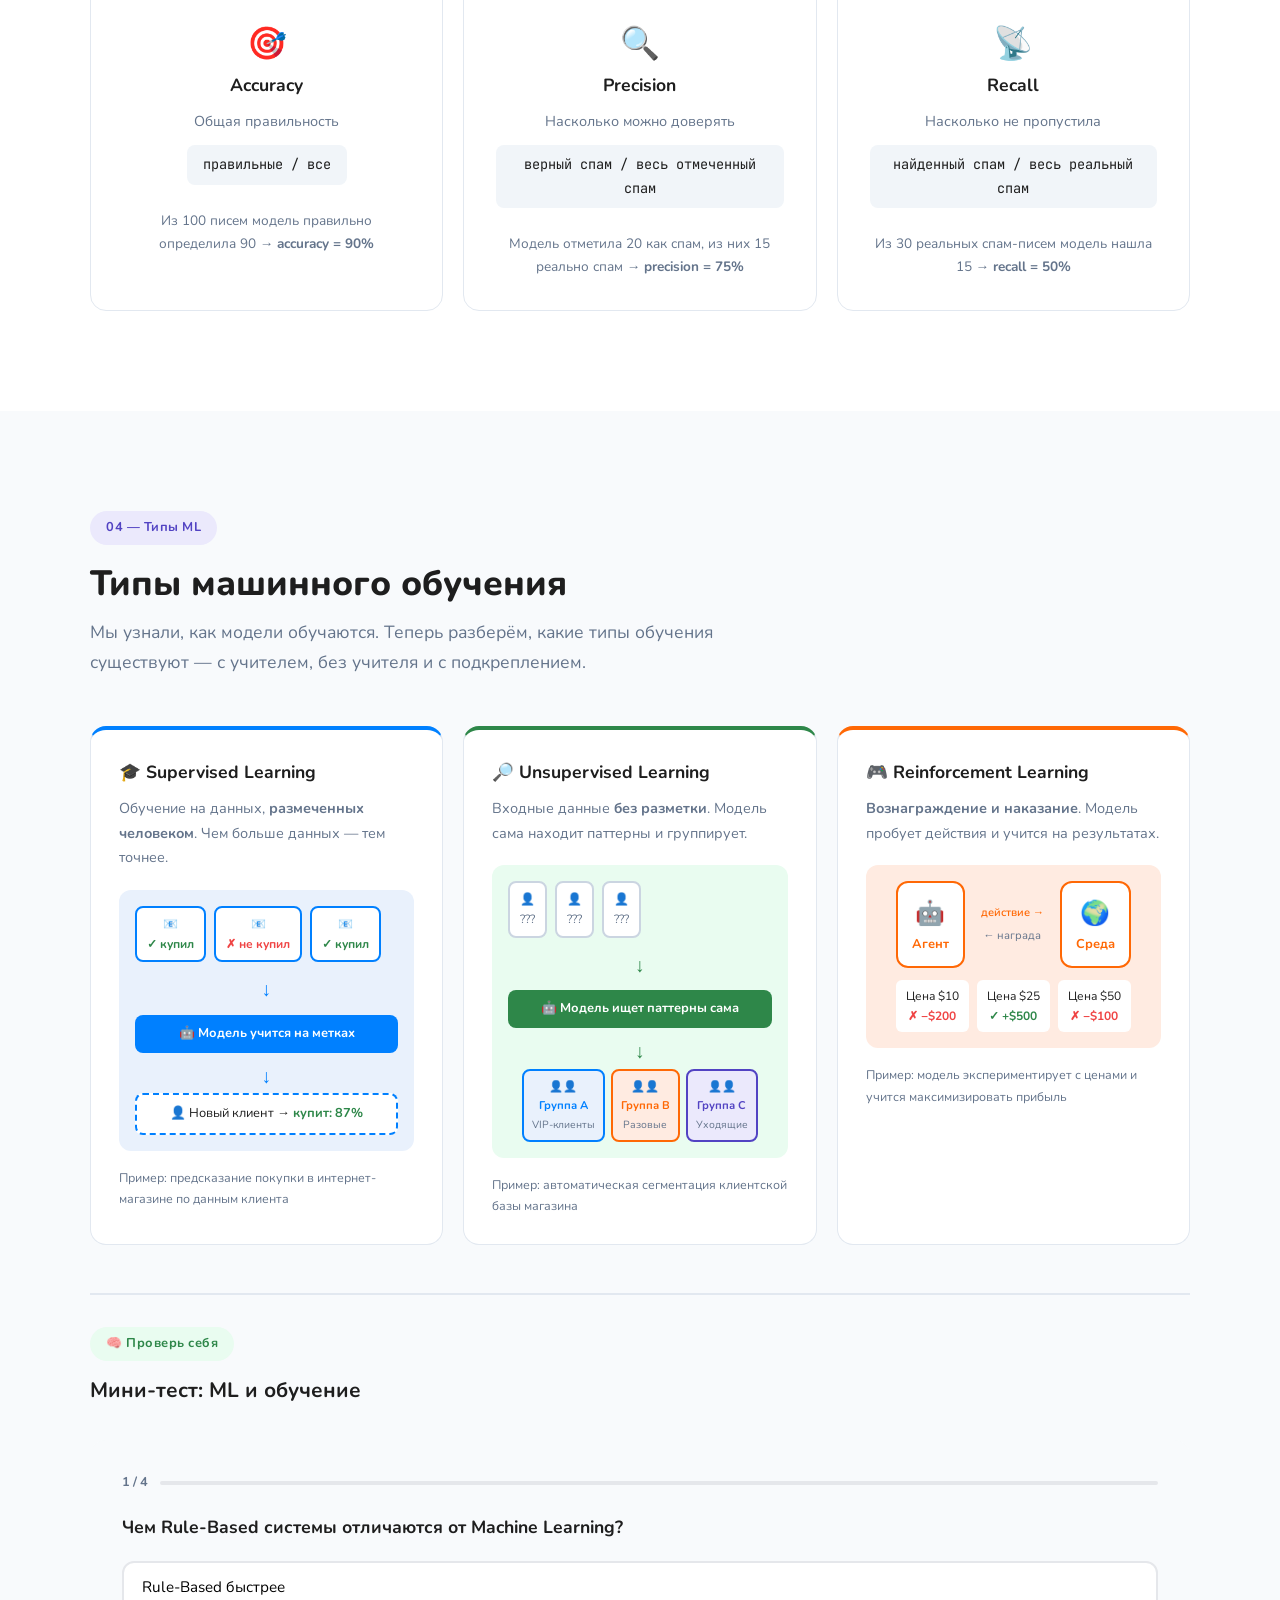
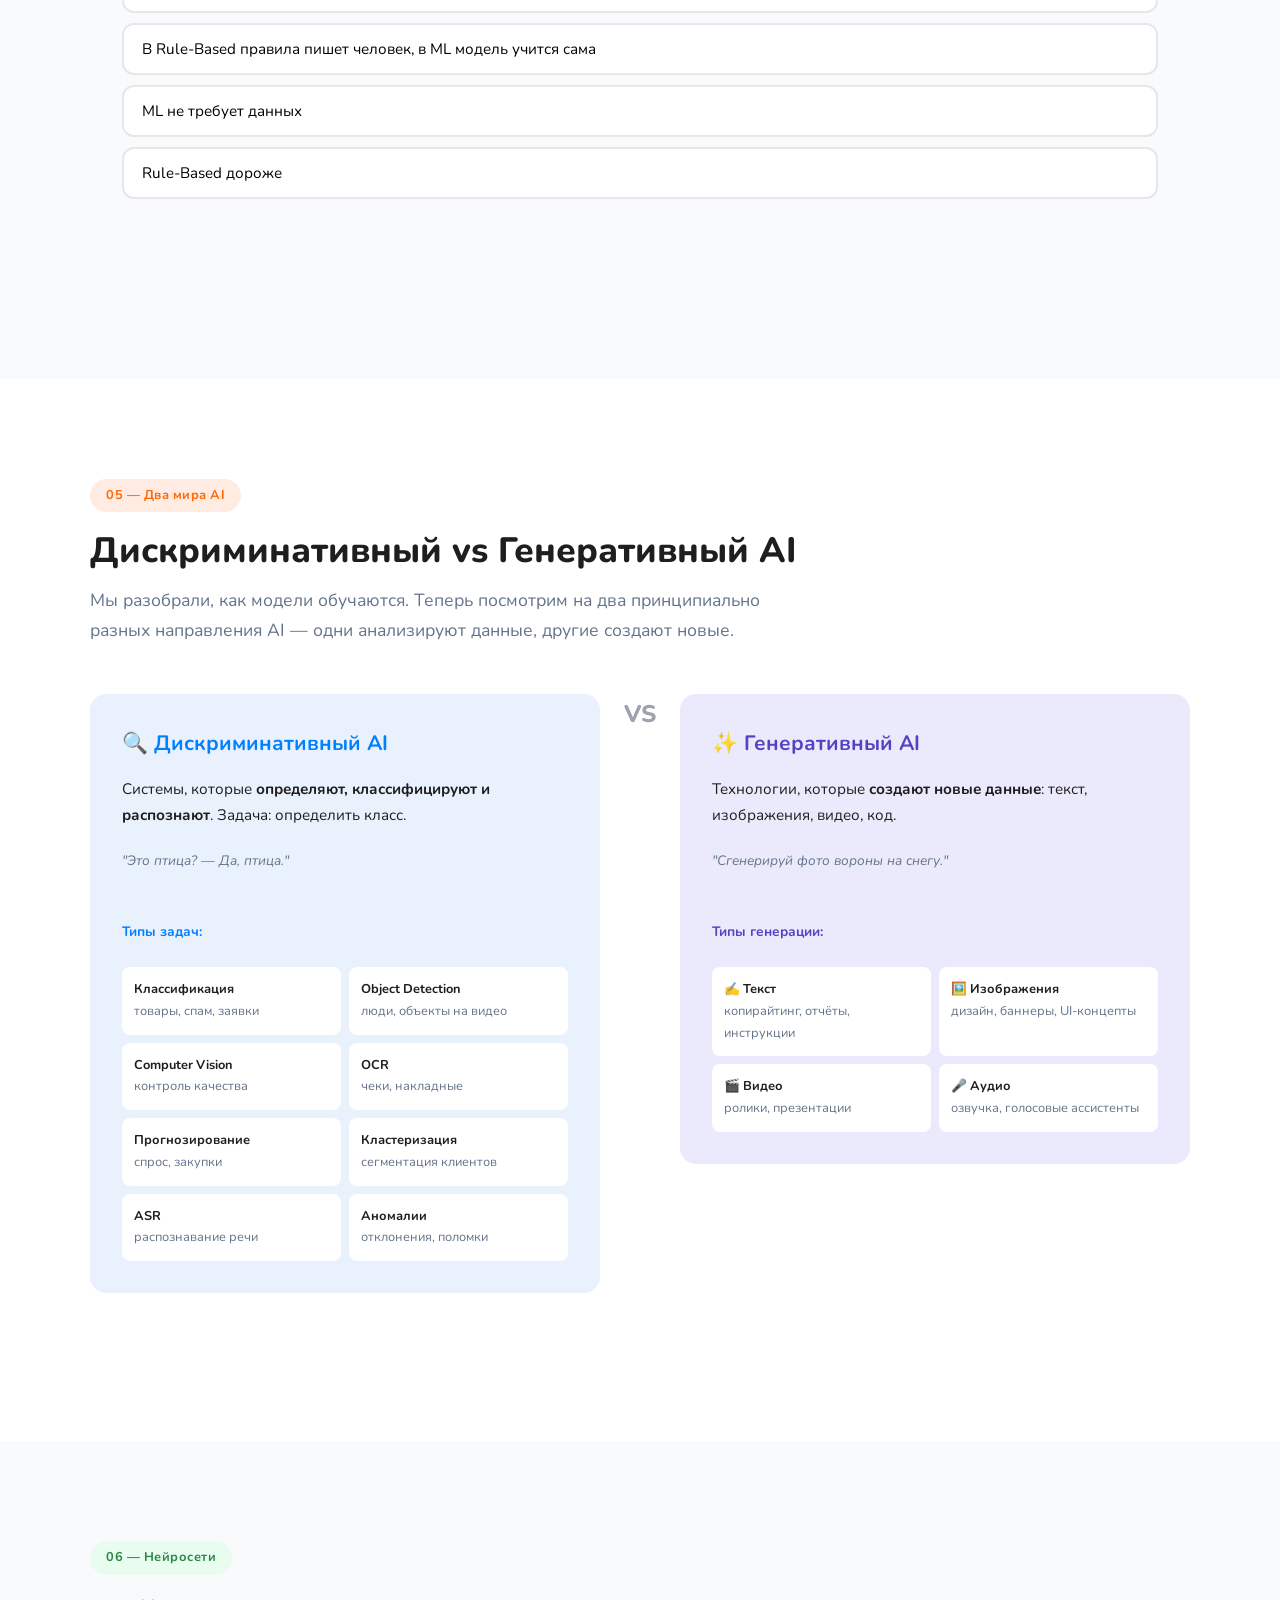
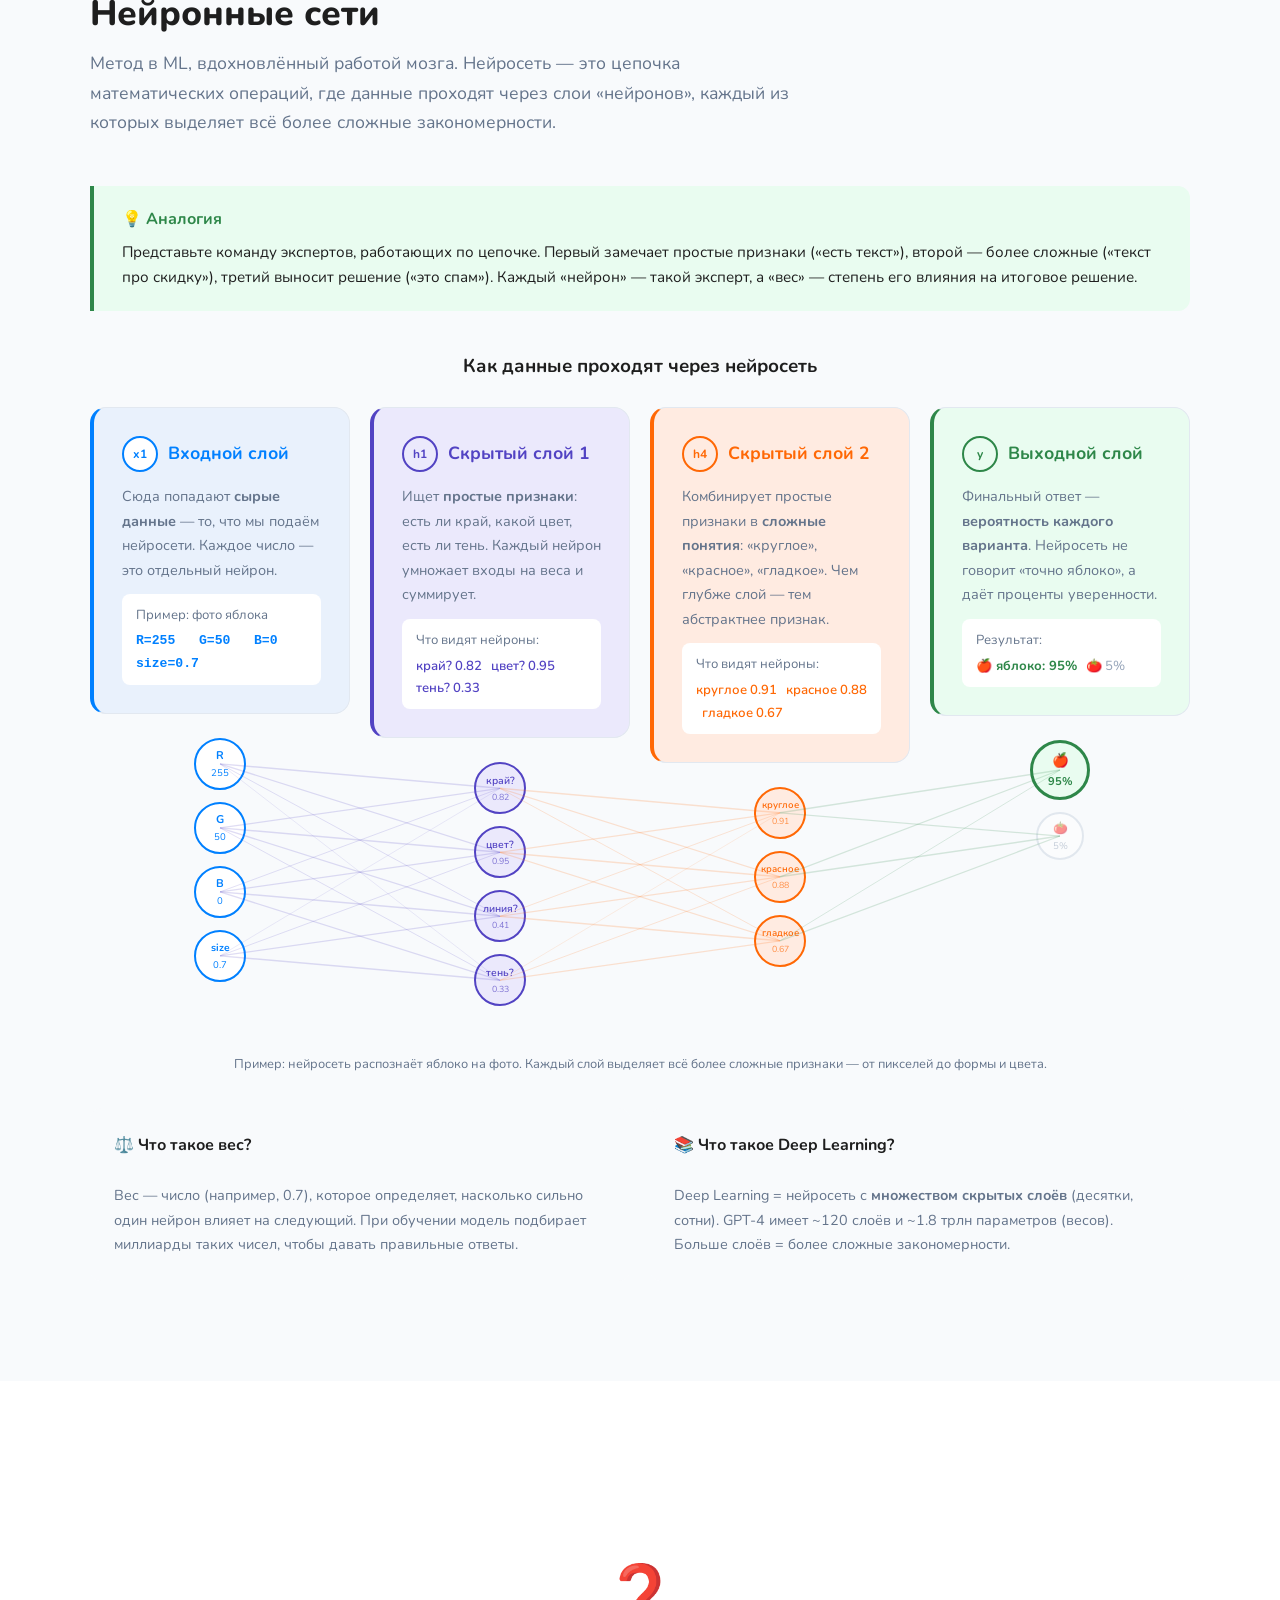
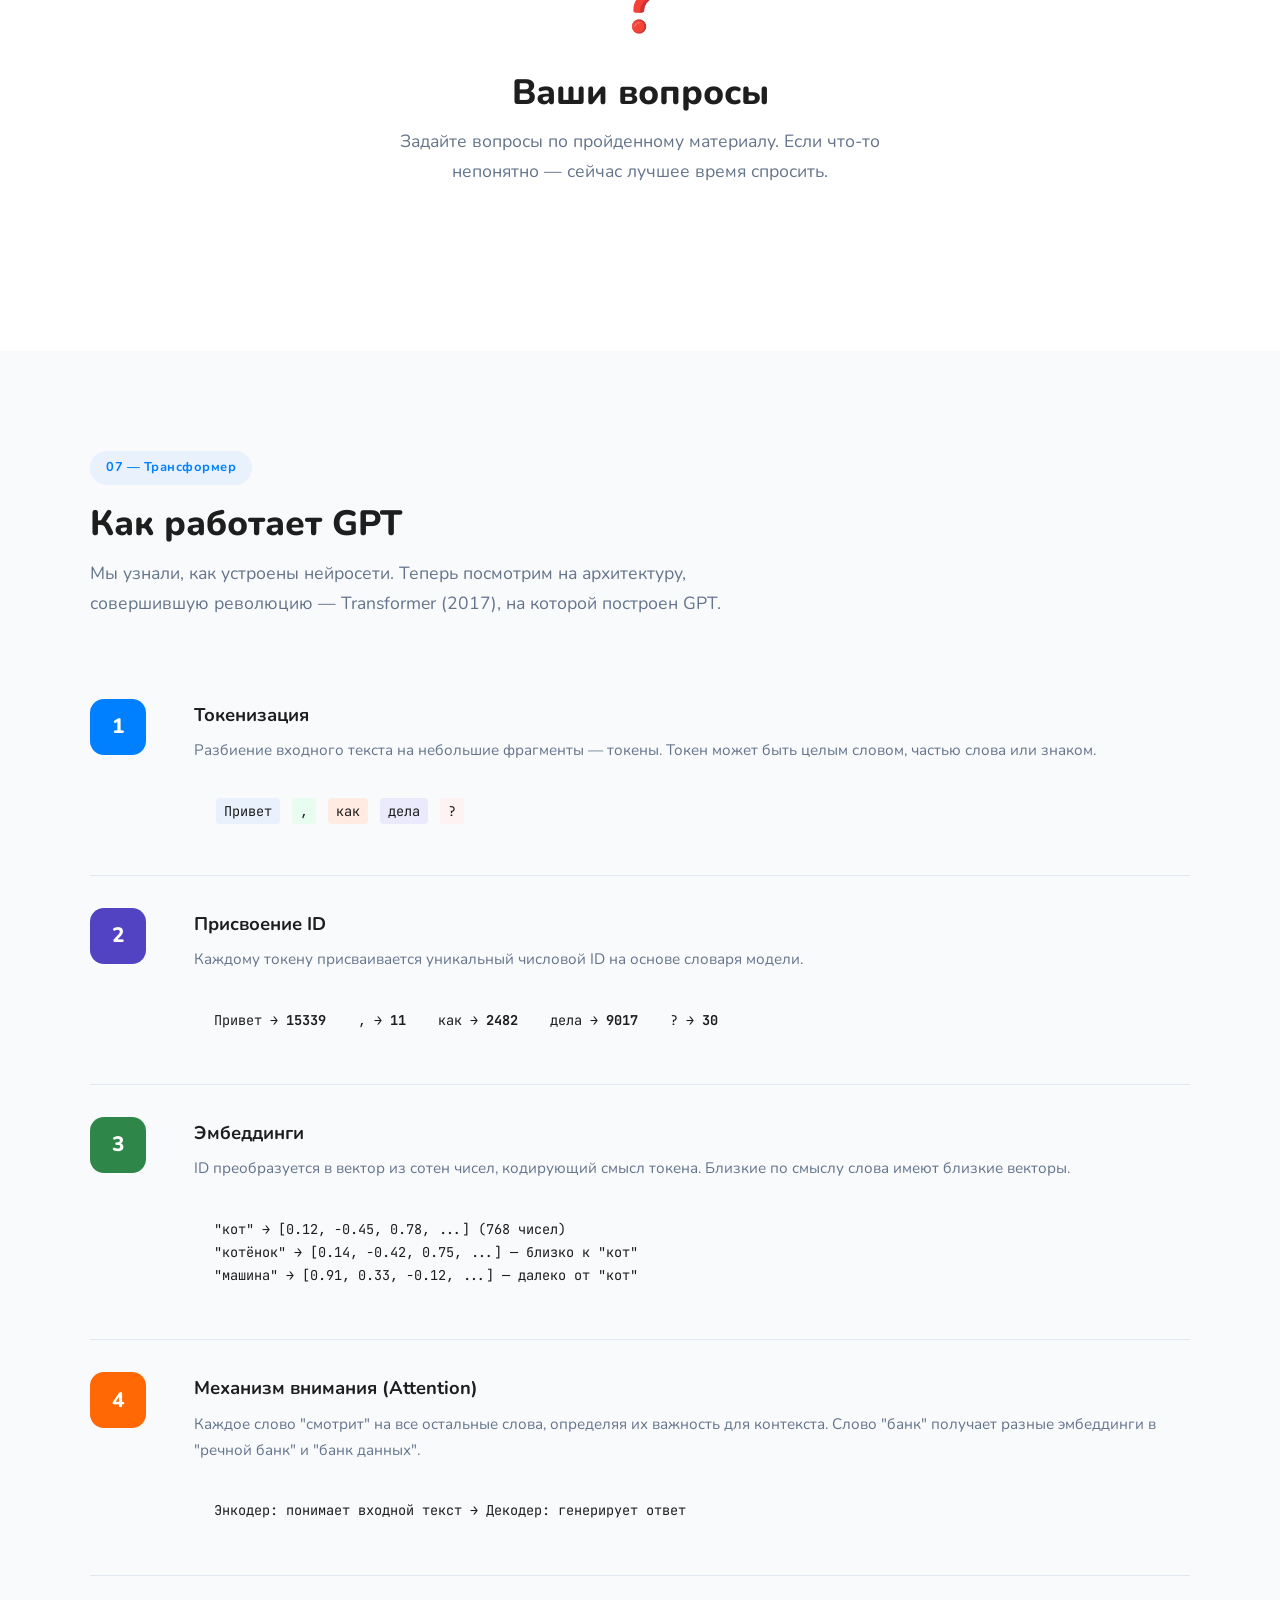
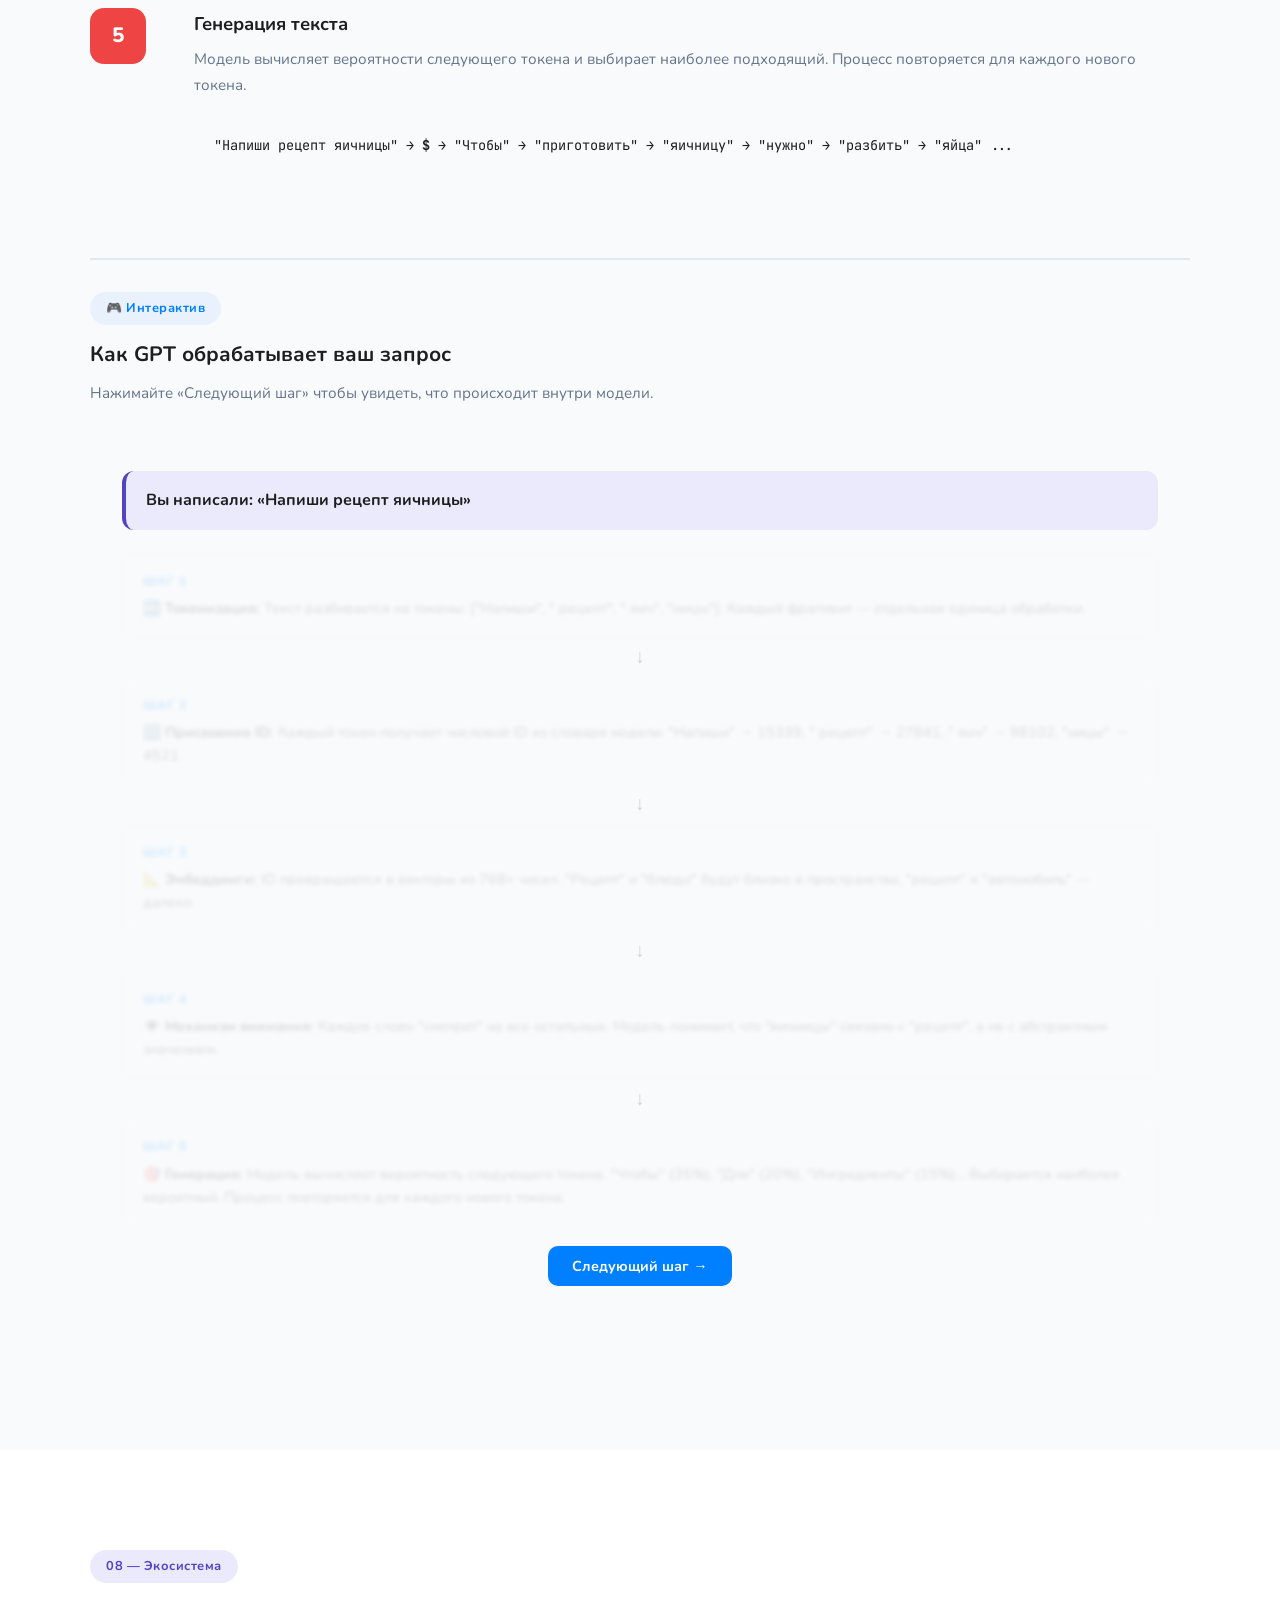
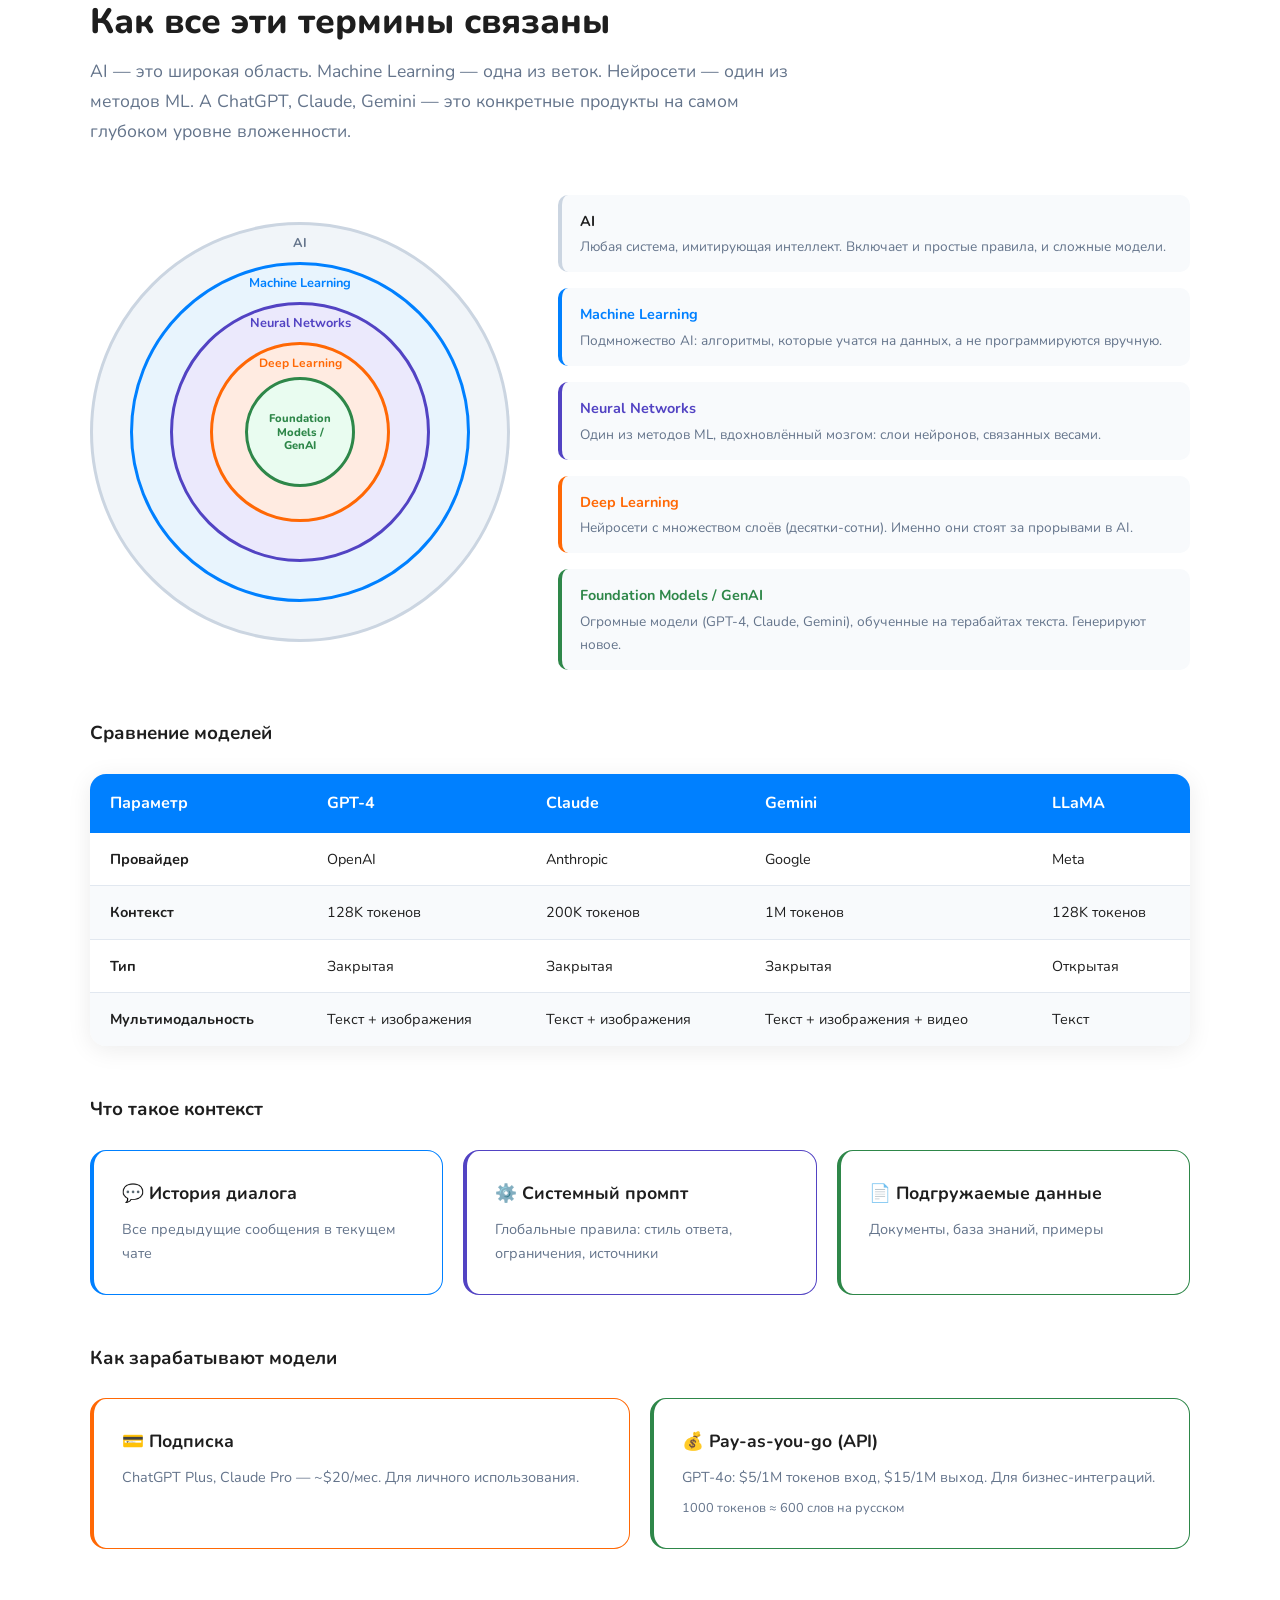
==== commit 15b68e14: "L1+L2: Merge interactive demos into parent sections L1: gpt-demo → gpt section L2: prompt-builder-de" ====
--- a/docs/lesson-01/index.html
+++ b/docs/lesson-01/index.html
@@ -1141,26 +1141,22 @@
                 </div>
             </div>
         </div>
-    </div>
-</section>
-
-<!-- ═══ INTERACTIVE: Как GPT обрабатывает текст ═══ -->
-<section class="section" id="gpt-demo">
-    <div class="section-inner">
-        <div class="section-badge bg-blue-light text-blue">&#x1f3ae; Интерактив</div>
-        <h2 class="section-title">Как GPT обрабатывает ваш запрос</h2>
-        <p class="section-subtitle">Нажимайте &laquo;Следующий шаг&raquo; чтобы увидеть, что происходит внутри модели.</p>
-        <div class="cot-stepper" data-config='{
-            "question": "Вы написали: «Напиши рецепт яичницы»",
-            "steps": [
-                "🔤 <strong>Токенизация:</strong> Текст разбивается на токены: [\"Напиши\", \" рецепт\", \" яич\", \"ницы\"]. Каждый фрагмент — отдельная единица обработки.",
-                "🔢 <strong>Присвоение ID:</strong> Каждый токен получает числовой ID из словаря модели: \"Напиши\" → 15339, \" рецепт\" → 27841, \" яич\" → 98102, \"ницы\" → 4521.",
-                "📐 <strong>Эмбеддинги:</strong> ID превращаются в векторы из 768+ чисел. \"Рецепт\" и \"блюдо\" будут близко в пространстве, \"рецепт\" и \"автомобиль\" — далеко.",
-                "👁️ <strong>Механизм внимания:</strong> Каждое слово \"смотрит\" на все остальные. Модель понимает, что \"яичницы\" связано с \"рецепт\", а не с абстрактным значением.",
-                "🎯 <strong>Генерация:</strong> Модель вычисляет вероятность следующего токена. \"Чтобы\" (35%), \"Для\" (20%), \"Ингредиенты\" (15%)... Выбирается наиболее вероятный. Процесс повторяется для каждого нового токена."
-            ],
-            "answer": "Модель генерирует ответ токен за токеном, каждый раз учитывая весь контекст через механизм внимания. Вот почему GPT может писать связные тексты — каждое слово «видит» все предыдущие."
-        }'></div>
+        <div id="gpt-demo" style="margin-top:48px; padding-top:32px; border-top:2px solid #E2E8F0;">
+            <div class="section-badge bg-blue-light text-blue" style="display:inline-block; margin-bottom:12px;">&#x1f3ae; Интерактив</div>
+            <h3 style="font-size:1.3rem; font-weight:700; margin-bottom:8px;">Как GPT обрабатывает ваш запрос</h3>
+            <p style="color:var(--gray); font-size:0.95rem; margin-bottom:24px;">Нажимайте &laquo;Следующий шаг&raquo; чтобы увидеть, что происходит внутри модели.</p>
+            <div class="cot-stepper" data-config='{
+                "question": "Вы написали: «Напиши рецепт яичницы»",
+                "steps": [
+                    "🔤 <strong>Токенизация:</strong> Текст разбивается на токены: [\"Напиши\", \" рецепт\", \" яич\", \"ницы\"]. Каждый фрагмент — отдельная единица обработки.",
+                    "🔢 <strong>Присвоение ID:</strong> Каждый токен получает числовой ID из словаря модели: \"Напиши\" → 15339, \" рецепт\" → 27841, \" яич\" → 98102, \"ницы\" → 4521.",
+                    "📐 <strong>Эмбеддинги:</strong> ID превращаются в векторы из 768+ чисел. \"Рецепт\" и \"блюдо\" будут близко в пространстве, \"рецепт\" и \"автомобиль\" — далеко.",
+                    "👁️ <strong>Механизм внимания:</strong> Каждое слово \"смотрит\" на все остальные. Модель понимает, что \"яичницы\" связано с \"рецепт\", а не с абстрактным значением.",
+                    "🎯 <strong>Генерация:</strong> Модель вычисляет вероятность следующего токена. \"Чтобы\" (35%), \"Для\" (20%), \"Ингредиенты\" (15%)... Выбирается наиболее вероятный. Процесс повторяется для каждого нового токена."
+                ],
+                "answer": "Модель генерирует ответ токен за токеном, каждый раз учитывая весь контекст через механизм внимания. Вот почему GPT может писать связные тексты — каждое слово «видит» все предыдущие."
+            }'></div>
+        </div>
     </div>
 </section>
 
@@ -1332,19 +1328,9 @@
                 </div>
             </div>
         </div>
-    </div>
-</section>
-
-<!-- ═══ 11. ПРОМПТИНГ CTA ═══ -->
-<!-- ═══ Q&A BREAK 2 ═══ -->
-<section class="section" id="qa-2">
-    <div class="section-inner" style="text-align:center; padding:64px 24px;">
-        <div style="font-size:4rem; margin-bottom:16px;">&#x2753;</div>
-        <h2 class="section-title">Ваши вопросы</h2>
-        <p class="section-subtitle" style="max-width:500px; margin:0 auto;">Задайте вопросы по моделям, экосистеме и возможностям AI.</p>
-
-        <!-- Quiz -->
-        <div style="margin-top:48px; padding-top:32px; border-top:2px solid #E2E8F0; text-align:left;">
+
+        <!-- Quiz moved here from qa-2 -->
+        <div style="margin-top:48px; padding-top:32px; border-top:2px solid #E2E8F0;">
             <div class="section-badge bg-purple-light text-purple" style="display:inline-block; margin-bottom:12px;">&#x1f9e0; Проверь себя</div>
             <h3 style="font-size:1.3rem; font-weight:700; margin-bottom:16px;">Финальный мини-тест</h3>
             <div class="inline-quiz" data-quiz='[
@@ -1355,6 +1341,15 @@
             {"question": "Foundation Models (GPT-4, Claude, Gemini) — это:", "options": ["Модели только для текста", "Огромные модели, обученные на терабайтах данных для широкого круга задач", "Модели для одной конкретной задачи", "Открытые модели без лицензии"], "correct": 1, "explanation": "Foundation Models — большие модели, обученные на огромных объёмах данных, способные решать множество задач: текст, код, перевод, анализ."}
         ]'></div>
         </div>
+    </div>
+</section>
+
+<!-- ═══ Q&A BREAK 2 (native Miro, no quiz) ═══ -->
+<section class="section" id="qa-2">
+    <div class="section-inner" style="text-align:center; padding:64px 24px;">
+        <div style="font-size:4rem; margin-bottom:16px;">&#x2753;</div>
+        <h2 class="section-title">Ваши вопросы</h2>
+        <p class="section-subtitle" style="max-width:500px; margin:0 auto;">Задайте вопросы по моделям, экосистеме и возможностям AI.</p>
     </div>
 </section>
 
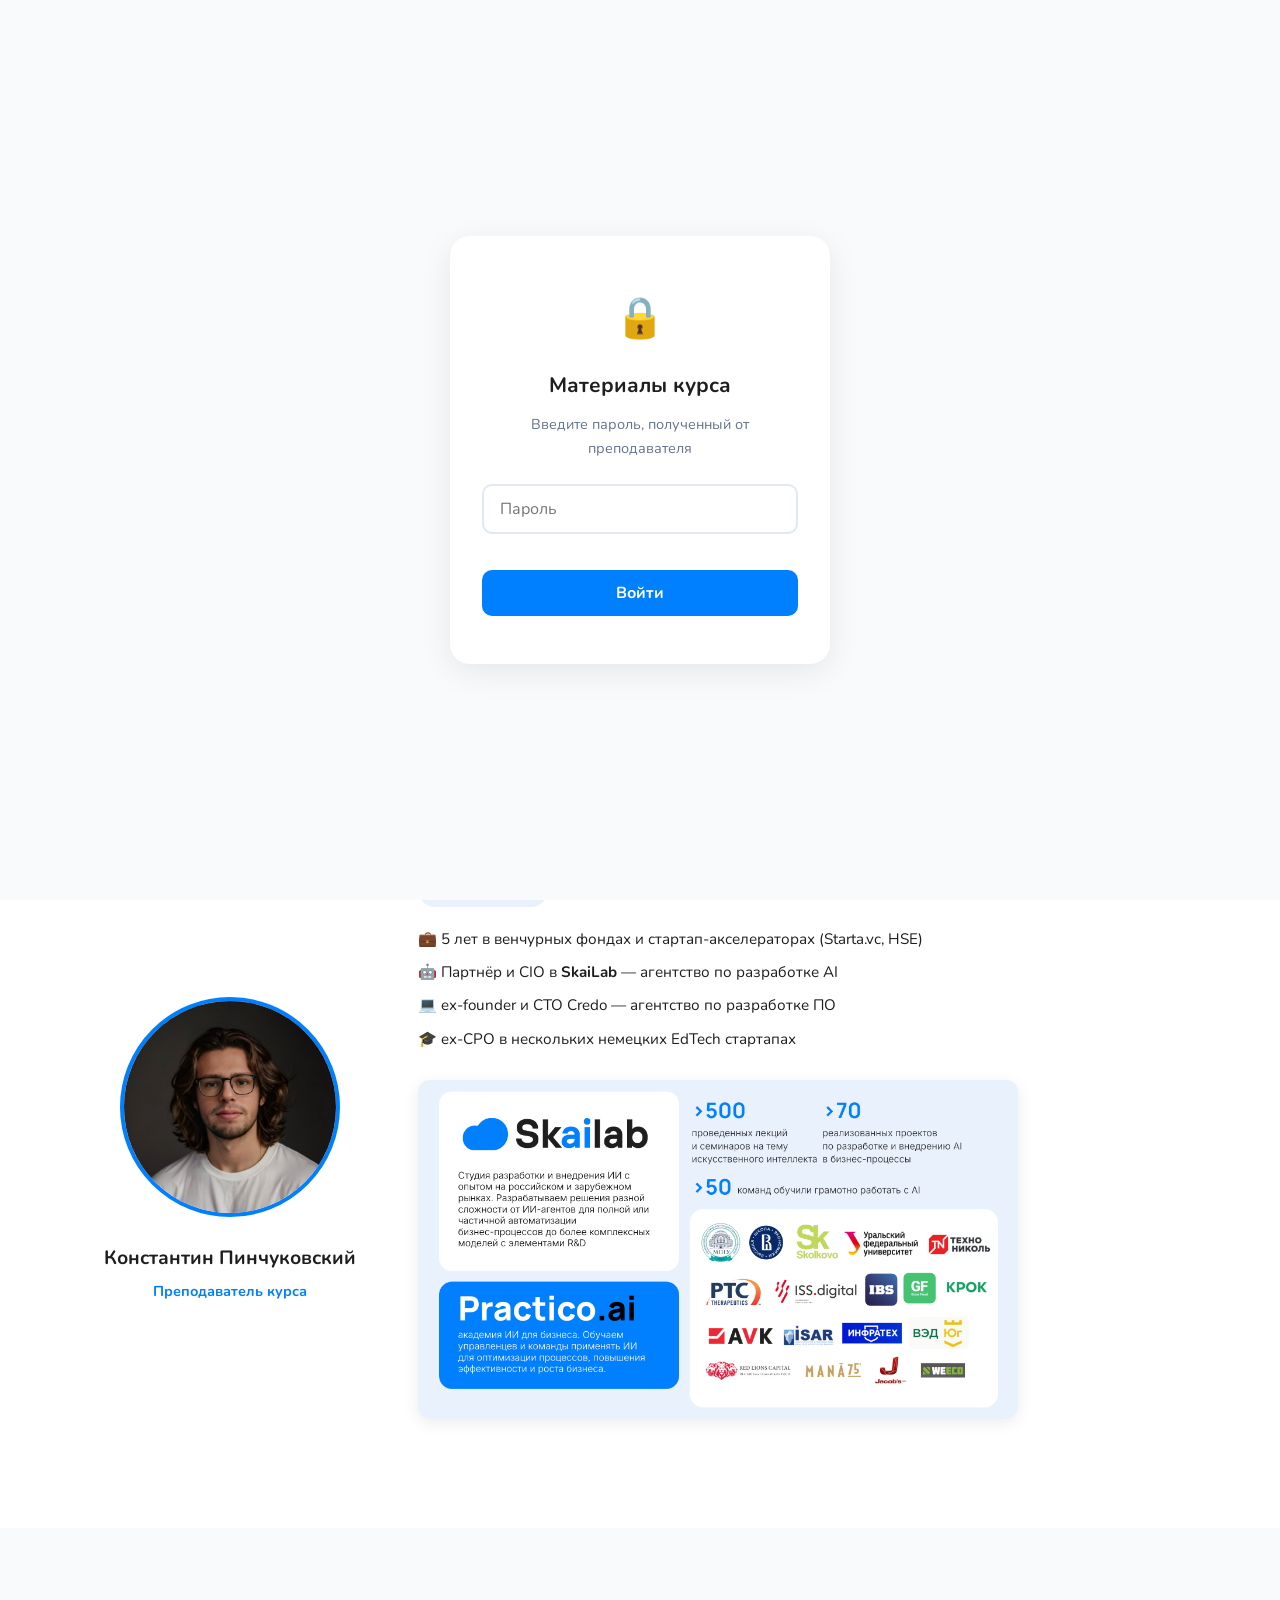
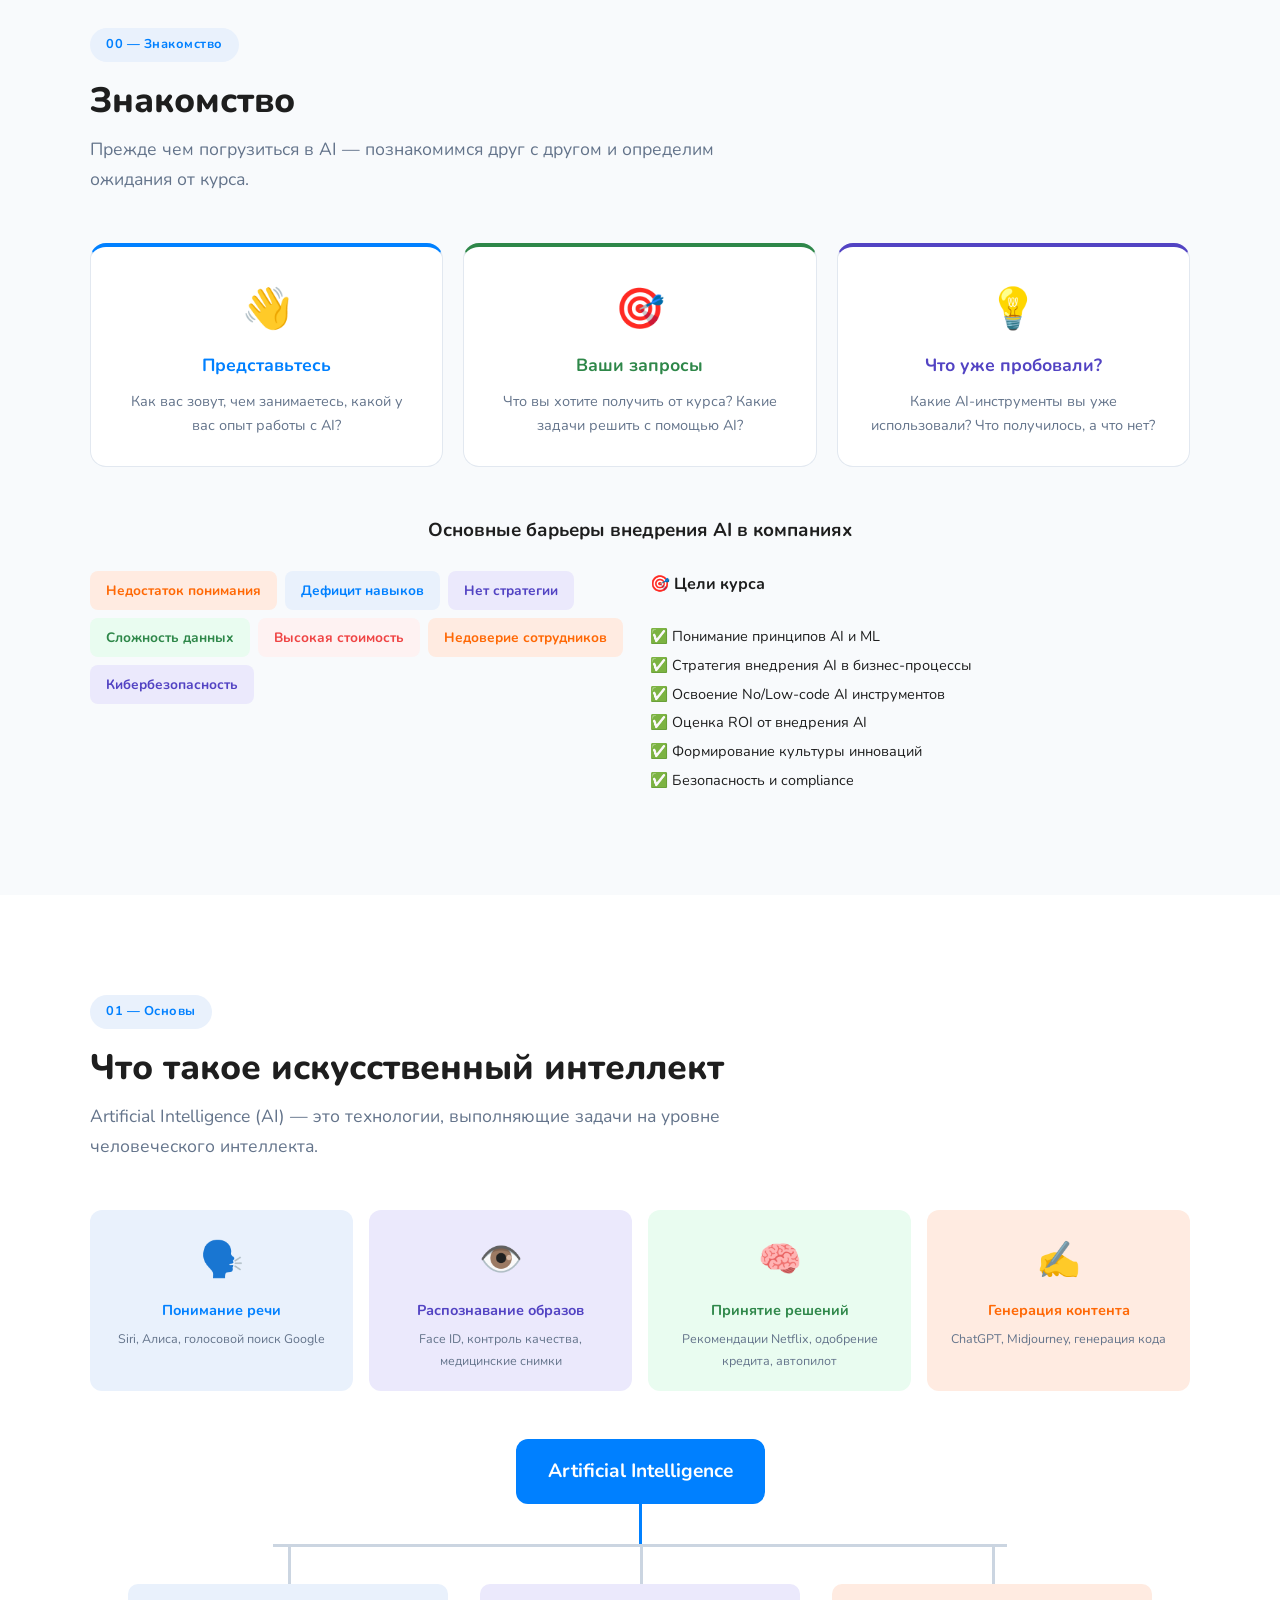
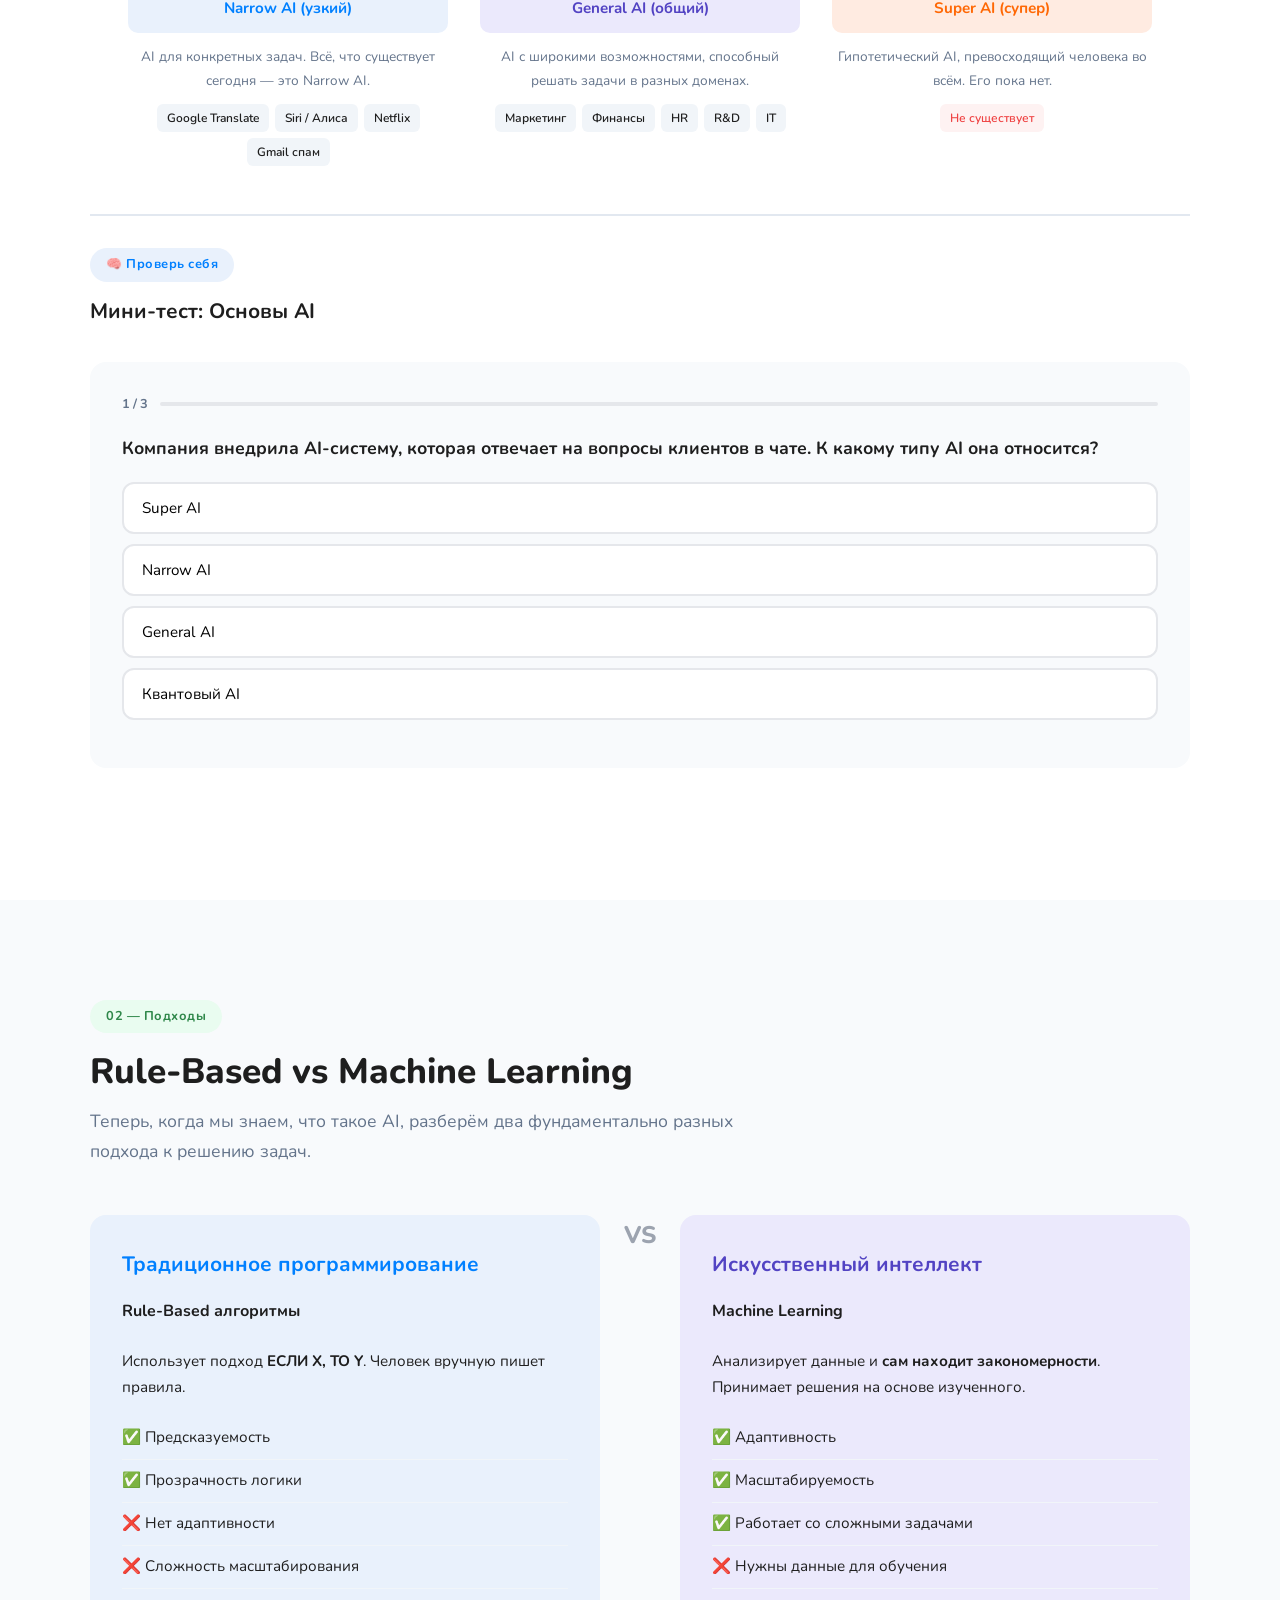
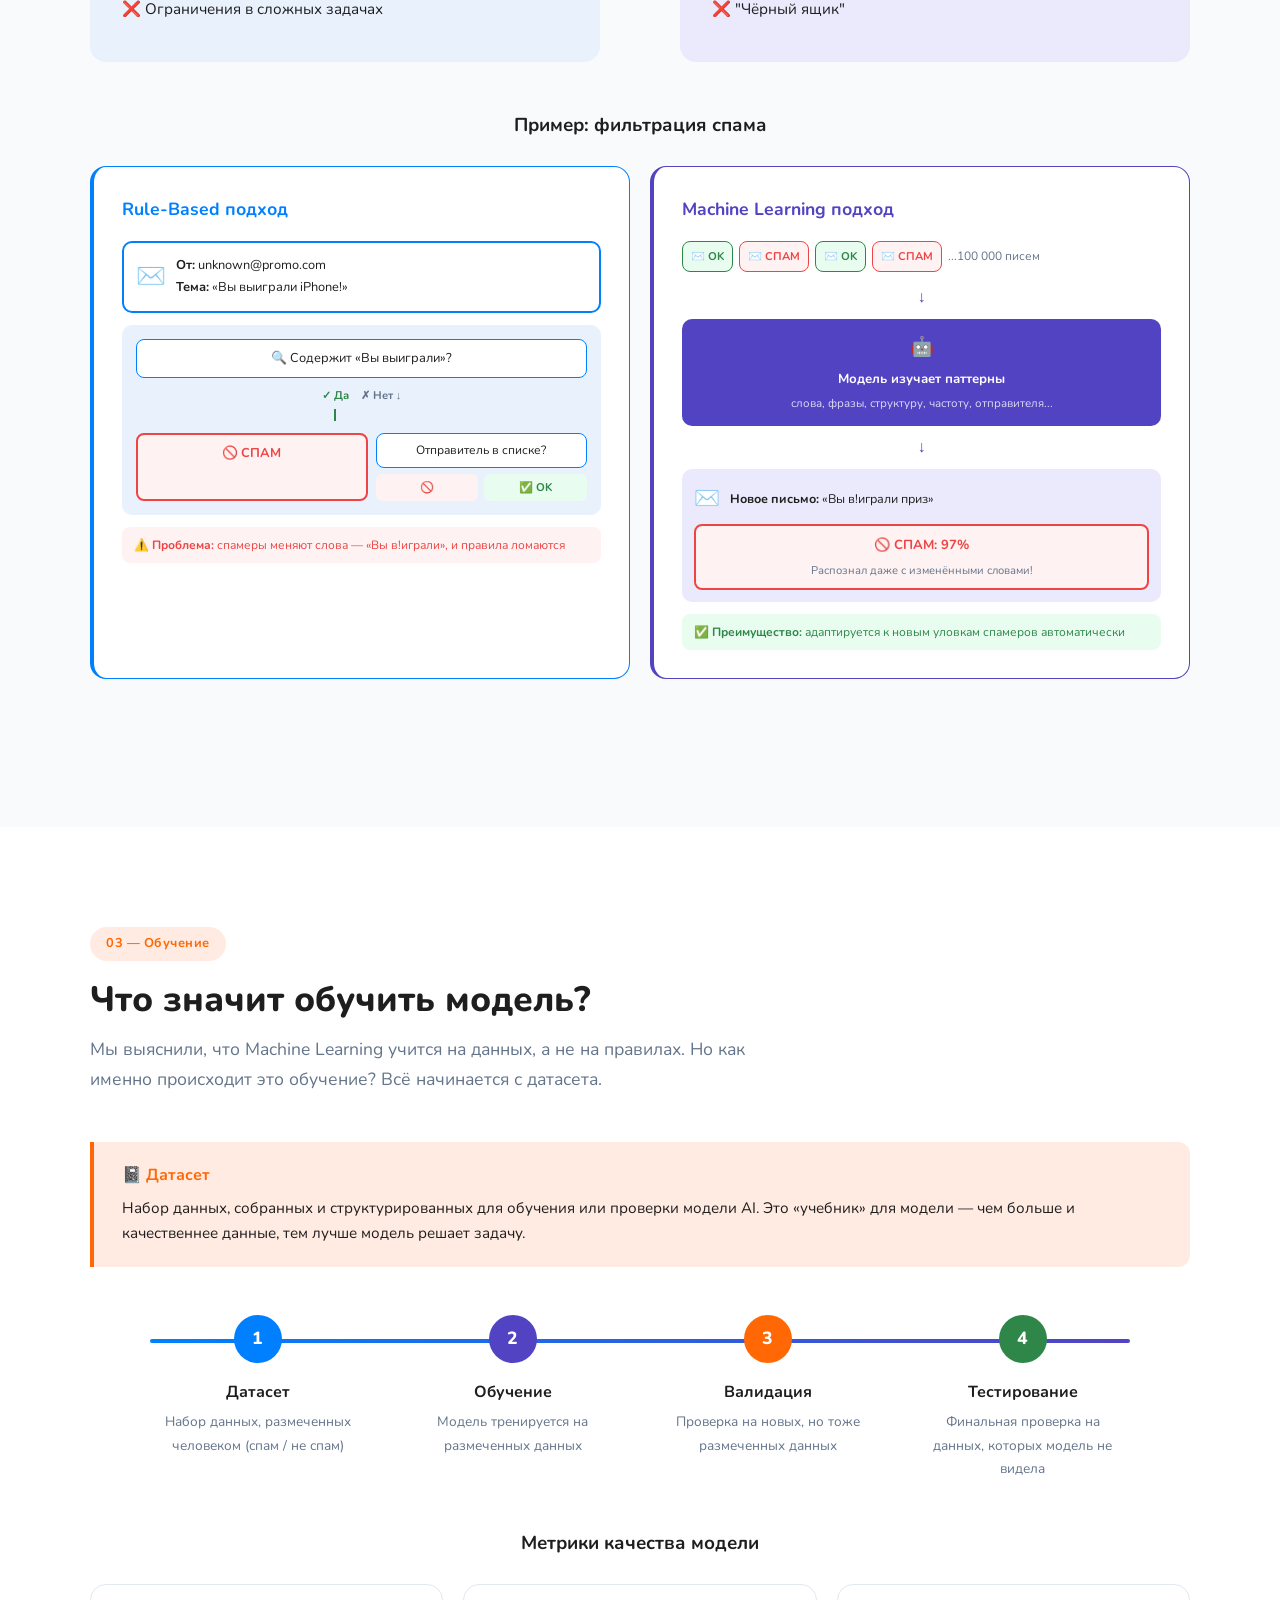
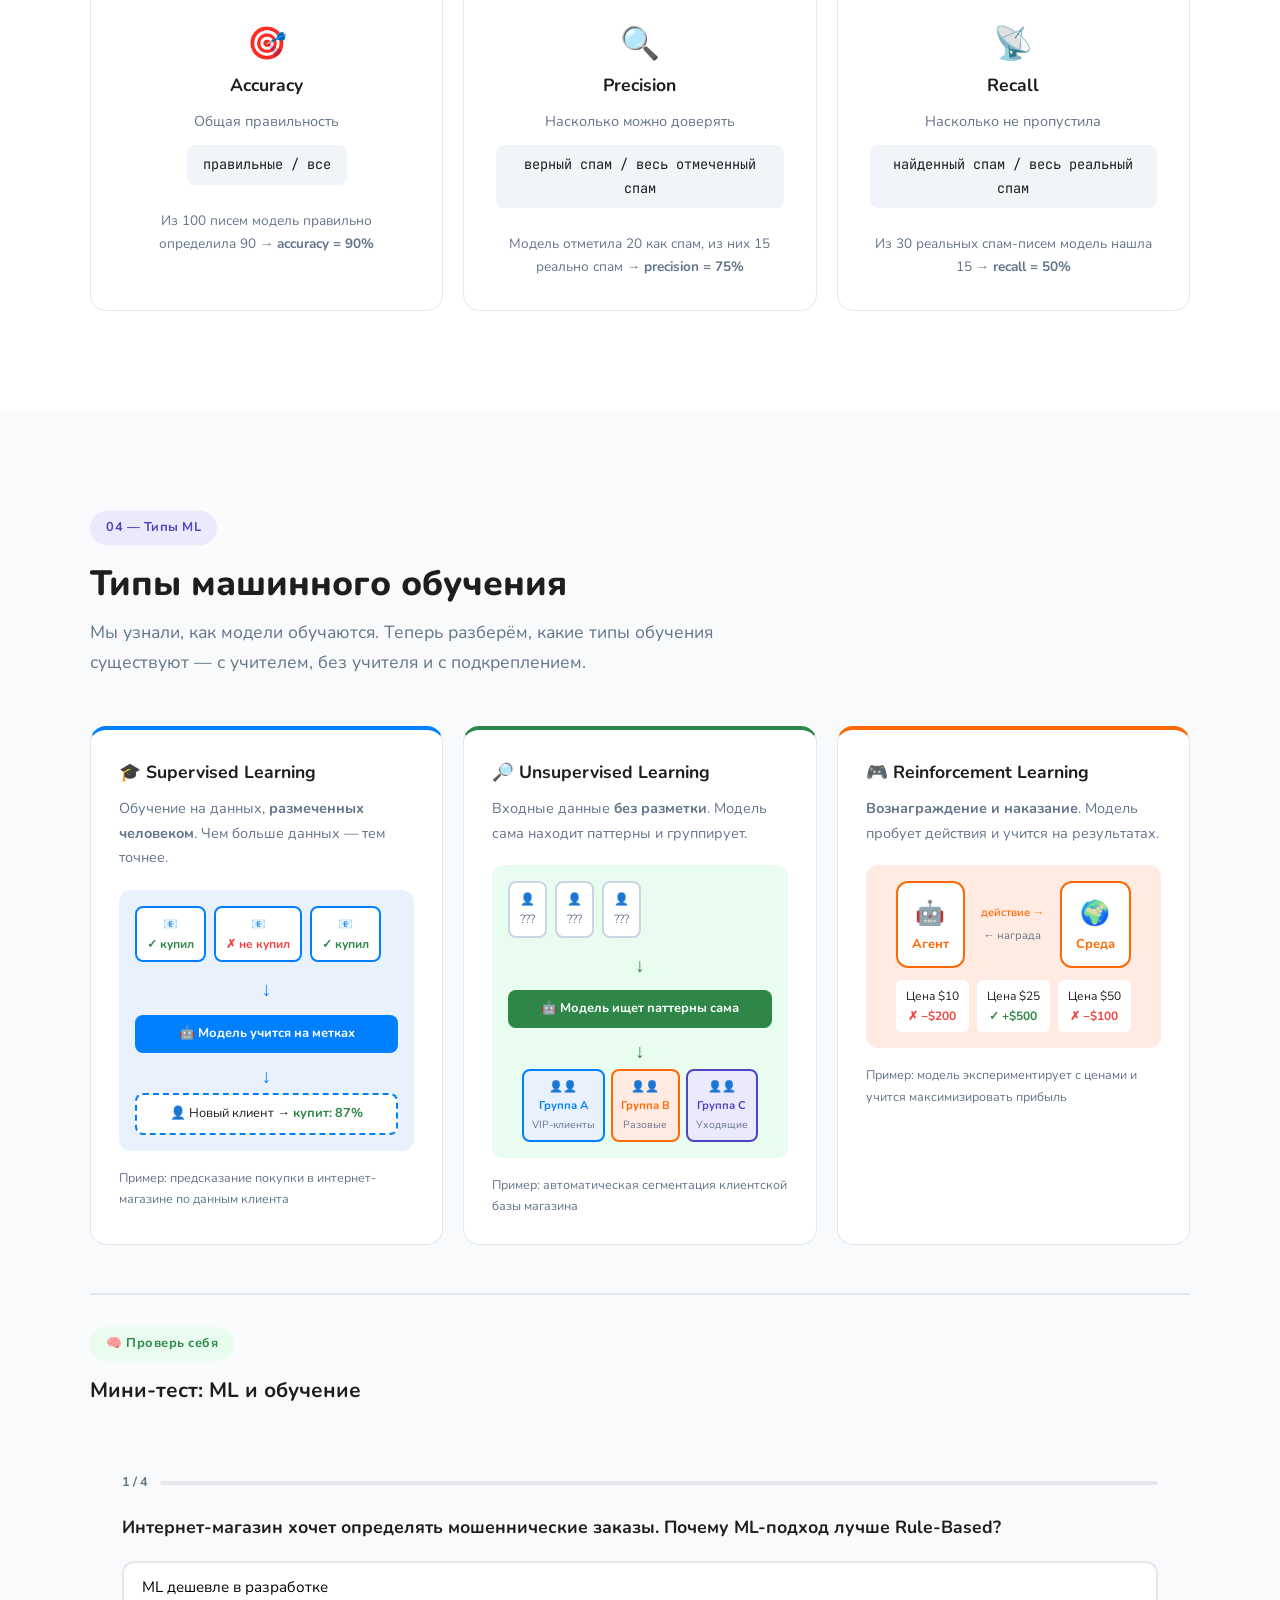
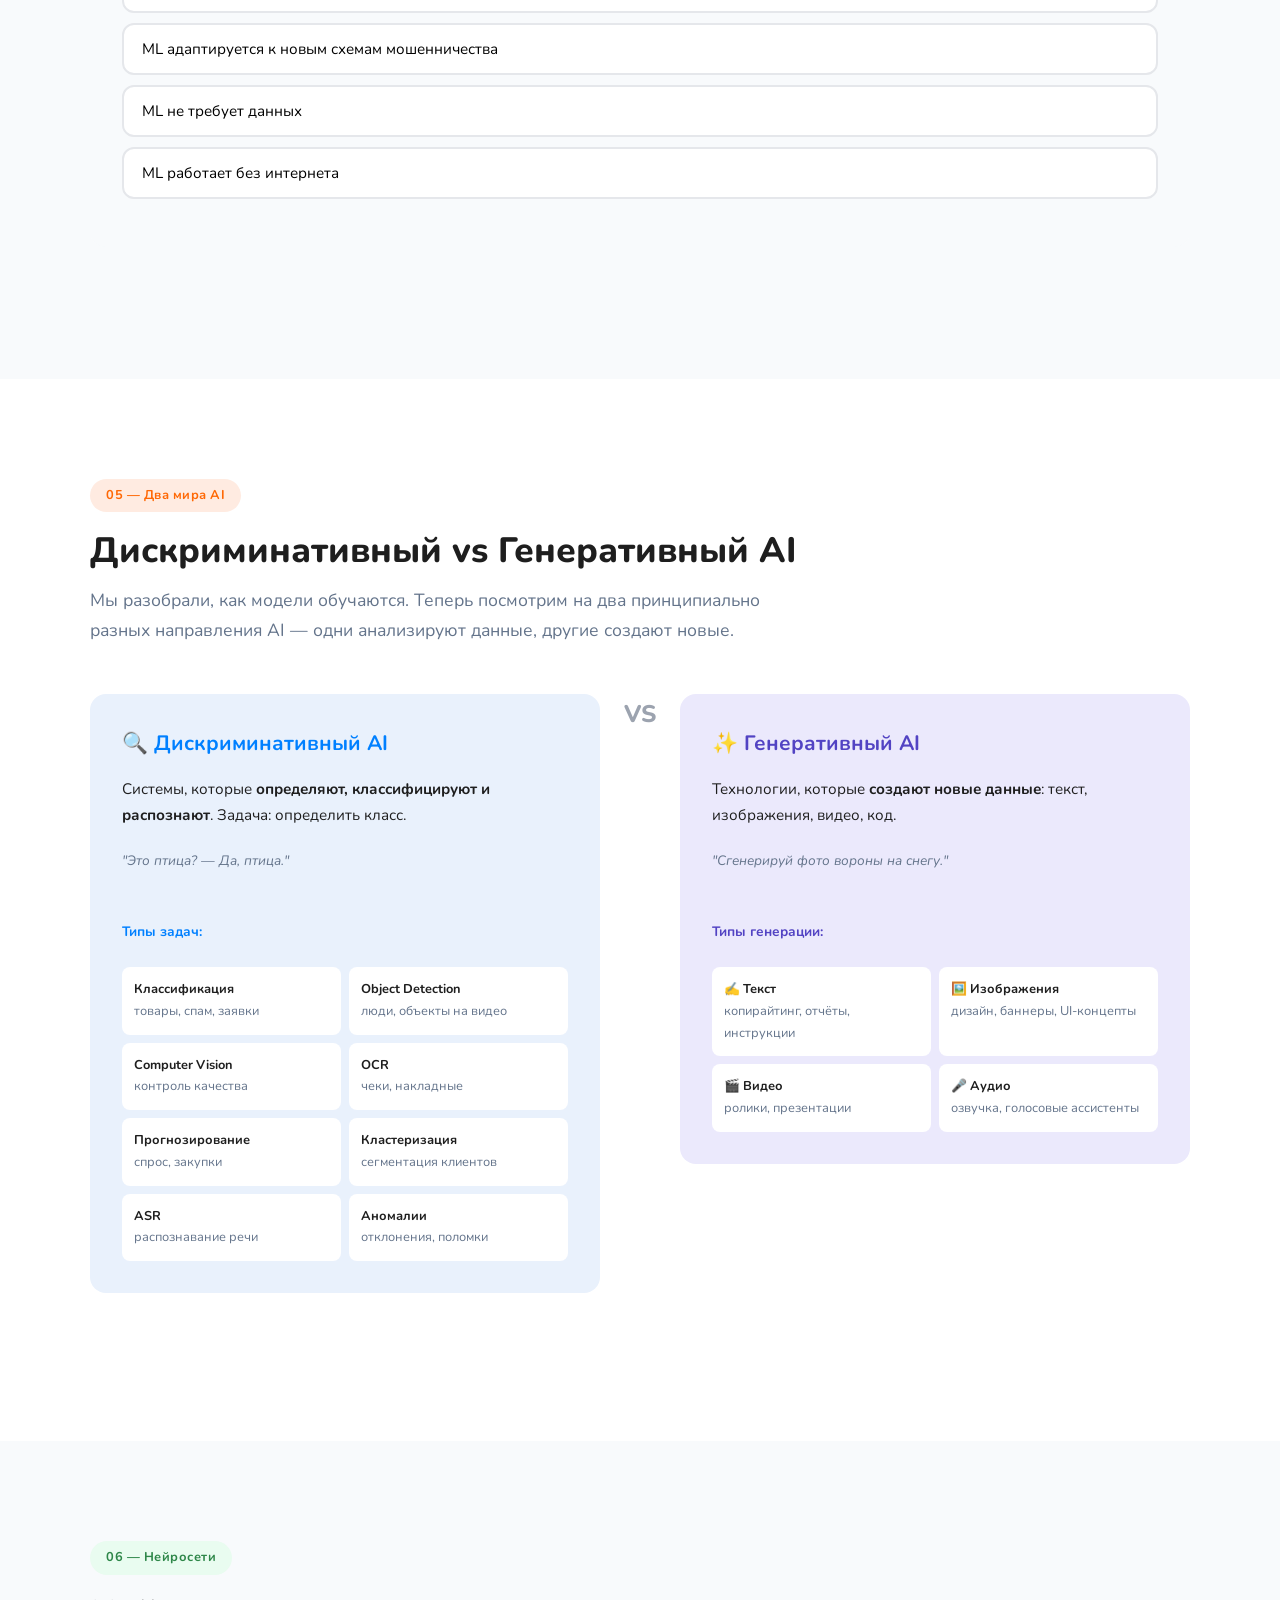
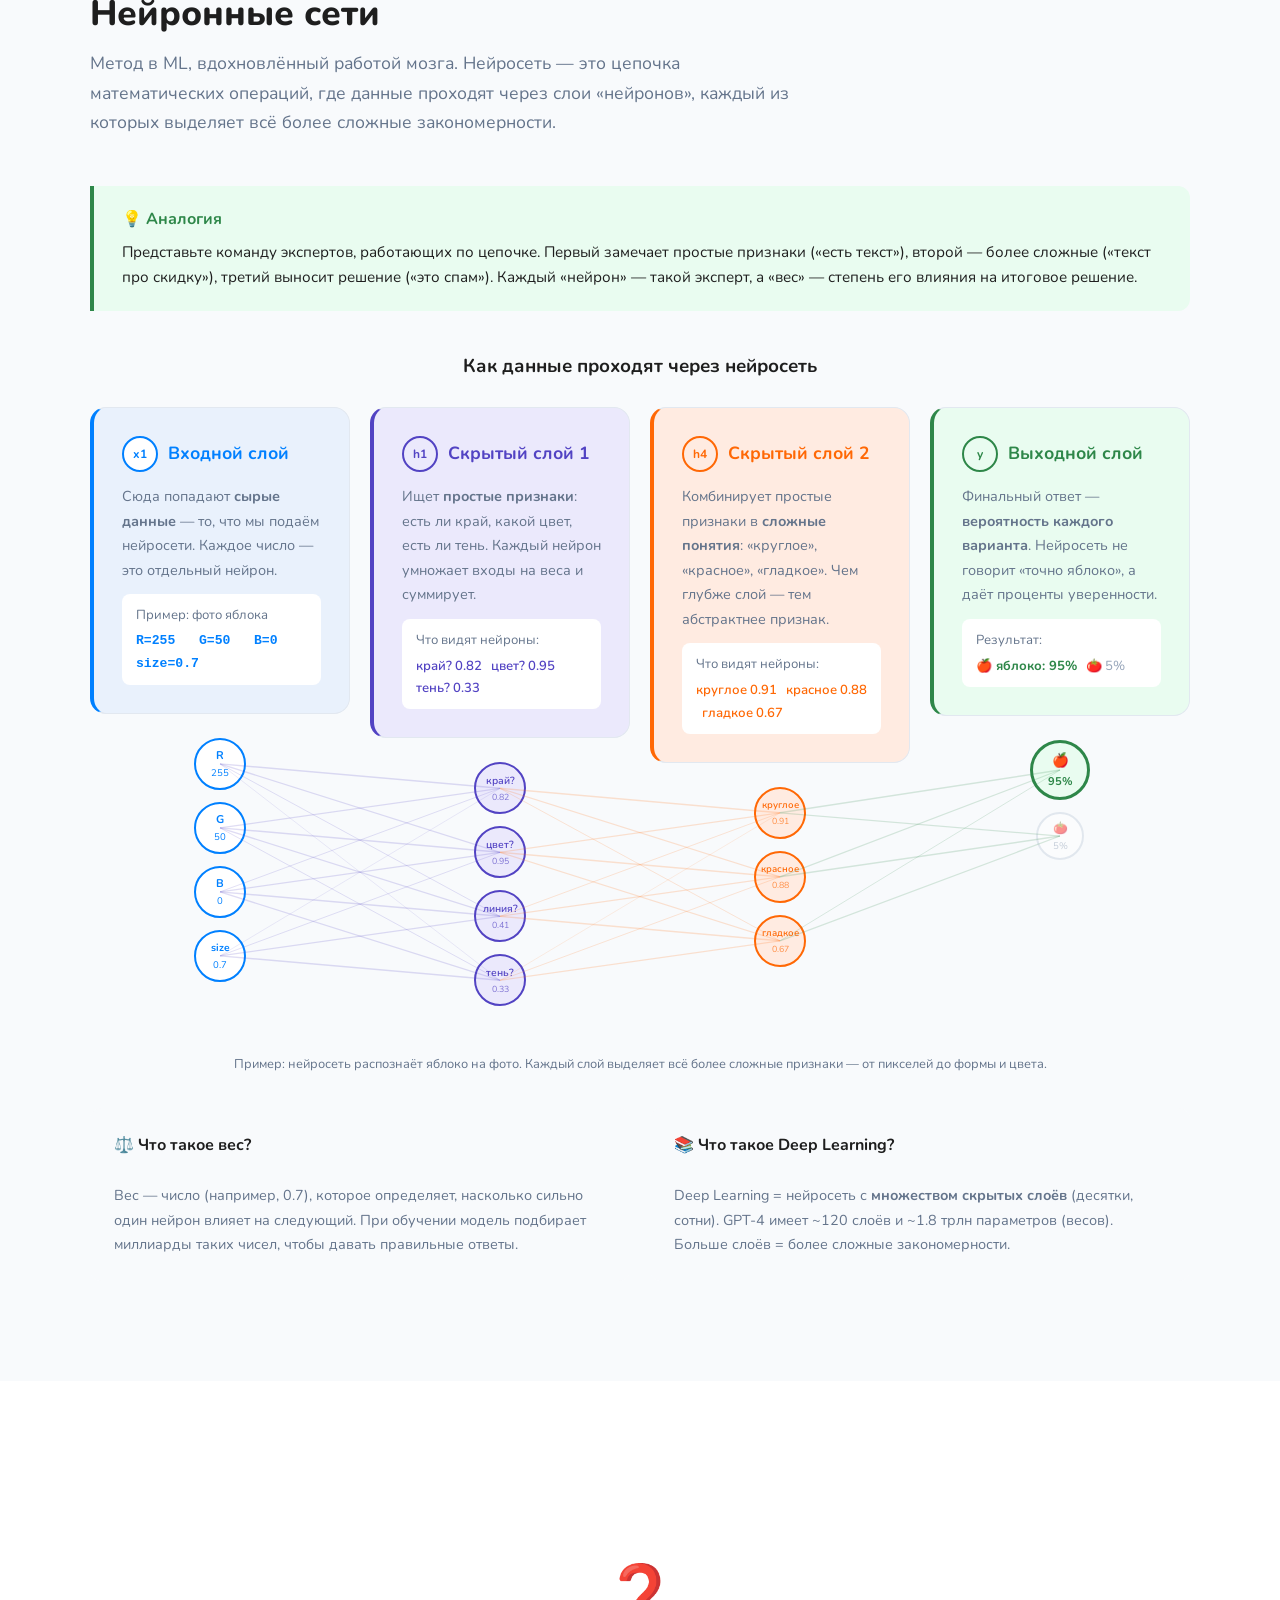
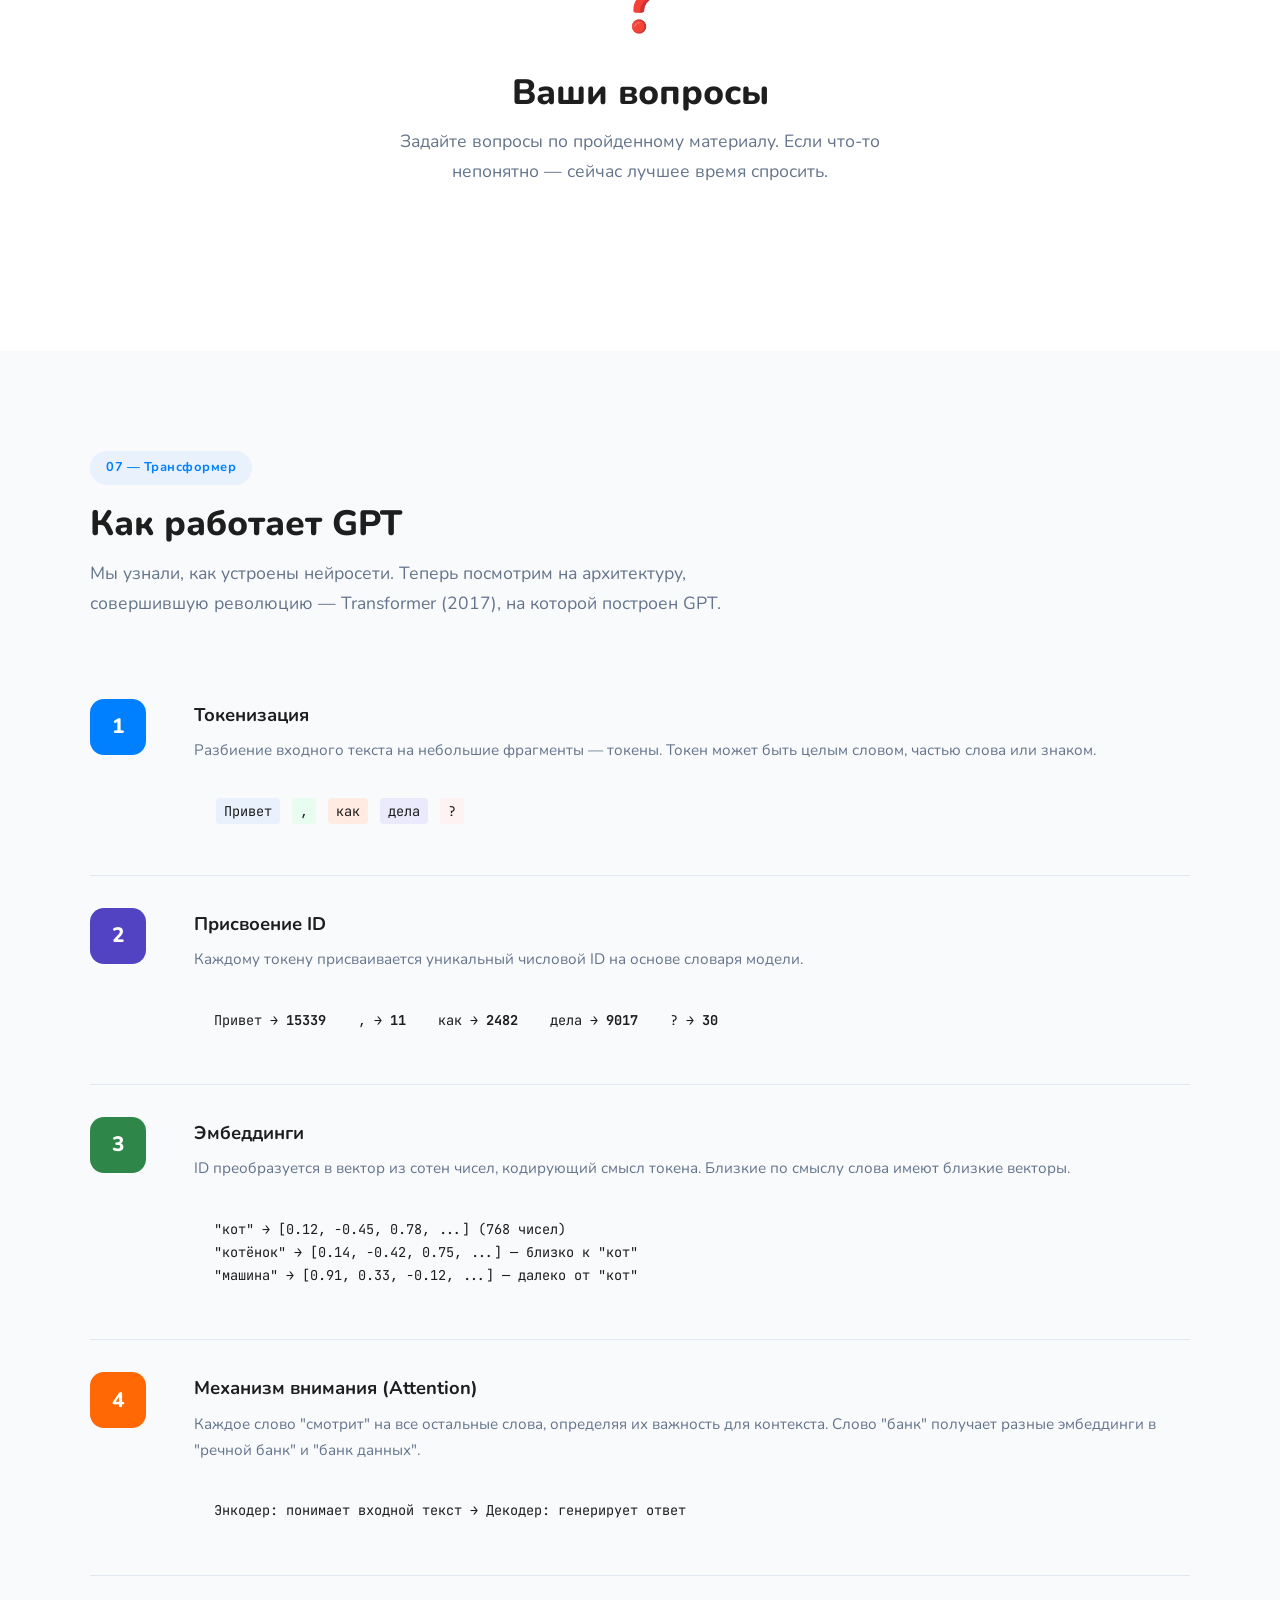
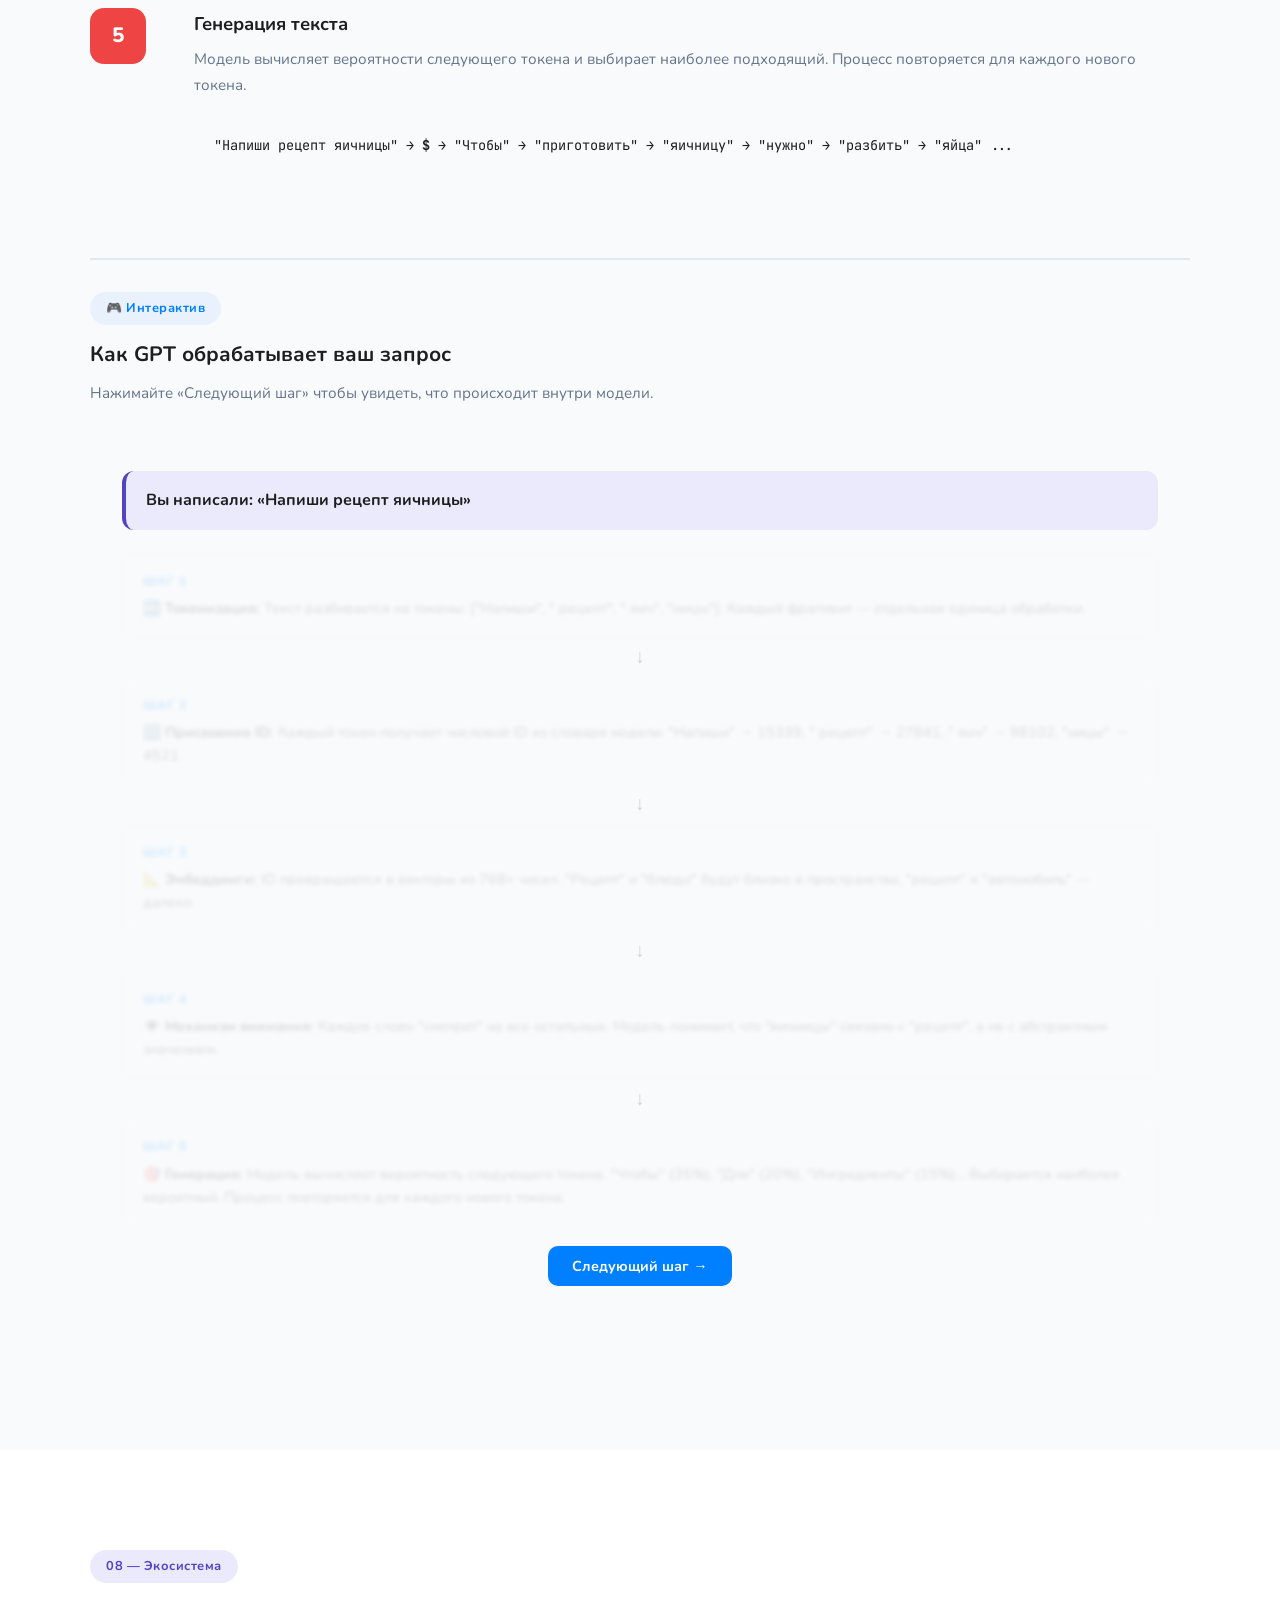
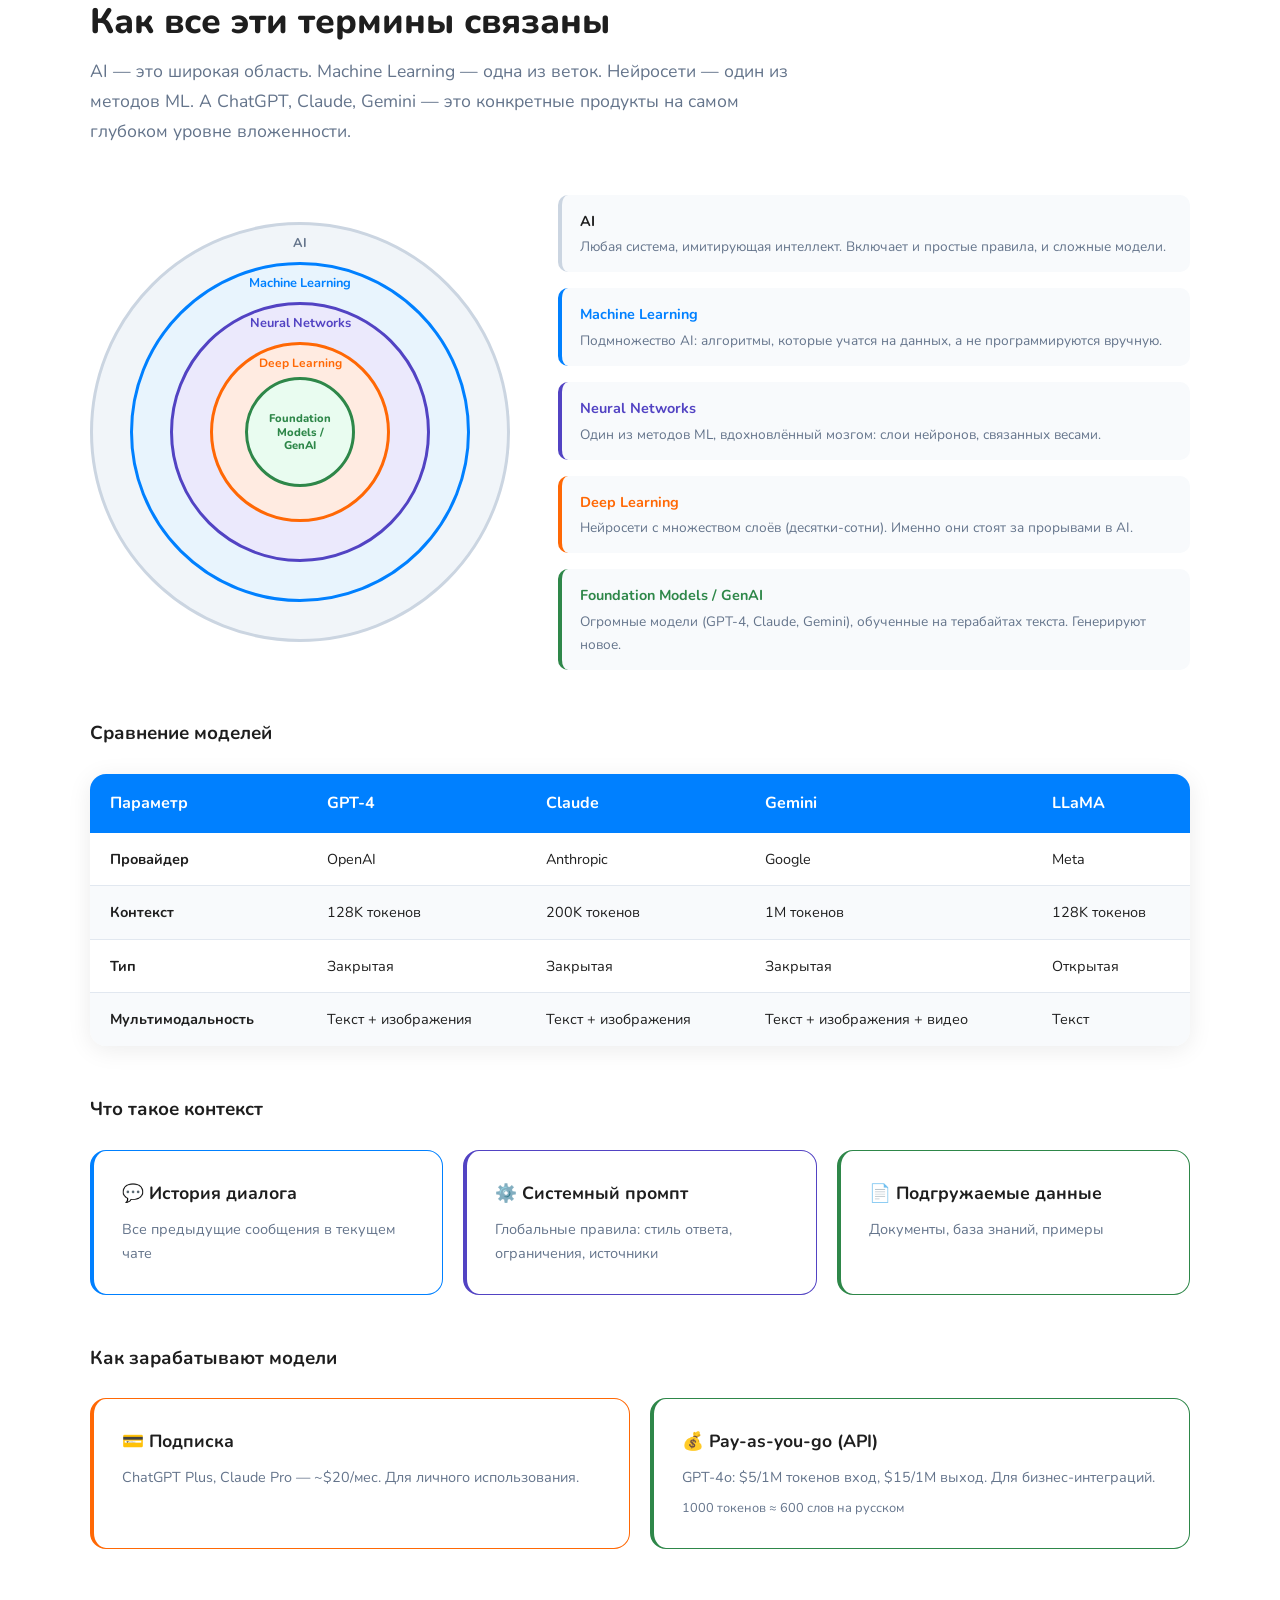
==== commit 4aa6097a: "L1-L3: Deduplicate quizzes across sites and longreads - L1 site: 3 questions replaced with applied s" ====
--- a/docs/lesson-01/index.html
+++ b/docs/lesson-01/index.html
@@ -580,7 +580,7 @@
             <div class="section-badge bg-blue-light text-blue" style="display:inline-block; margin-bottom:12px;">&#x1f9e0; Проверь себя</div>
             <h3 style="font-size:1.3rem; font-weight:700; margin-bottom:16px;">Мини-тест: Основы AI</h3>
             <div class="inline-quiz" data-quiz='[
-            {"question": "Какой тип AI используется сегодня в реальных продуктах (Siri, Google Translate, фильтры спама)?", "options": ["General AI (Общий)", "Narrow AI (Узкий)", "Super AI (Сверхинтеллект)", "Все три одновременно"], "correct": 1, "explanation": "Все современные AI-системы — это Narrow AI. Они решают только конкретные задачи, для которых обучены."},
+            {"question": "Компания внедрила AI-систему, которая отвечает на вопросы клиентов в чате. К какому типу AI она относится?", "options": ["Super AI", "Narrow AI", "General AI", "Квантовый AI"], "correct": 1, "explanation": "Чат-бот решает одну конкретную задачу — это Narrow AI."},
             {"question": "AI, который превосходит человека во всех задачах — это:", "options": ["Narrow AI", "General AI", "Super AI", "Machine Learning"], "correct": 2, "explanation": "Super AI — гипотетический AI, превосходящий человека во всём. Его пока не существует."},
             {"question": "Какие задачи может выполнять AI сегодня?", "options": ["Только распознавание изображений", "Понимание речи, распознавание образов, принятие решений, генерация контента", "Только генерация текста", "Только математические вычисления"], "correct": 1, "explanation": "Современный AI работает с речью, образами, текстом, принятием решений и генерацией нового контента."}
         ]'></div>
@@ -856,8 +856,8 @@
             <div class="section-badge bg-green-light text-green" style="display:inline-block; margin-bottom:12px;">&#x1f9e0; Проверь себя</div>
             <h3 style="font-size:1.3rem; font-weight:700; margin-bottom:16px;">Мини-тест: ML и обучение</h3>
             <div class="inline-quiz" data-quiz='[
-            {"question": "Чем Rule-Based системы отличаются от Machine Learning?", "options": ["Rule-Based быстрее", "В Rule-Based правила пишет человек, в ML модель учится сама", "ML не требует данных", "Rule-Based дороже"], "correct": 1, "explanation": "В Rule-Based человек вручную пишет правила «если...то...», а в ML алгоритм сам находит закономерности в данных."},
-            {"question": "Какой тип ML использует размеченные данные (с правильными ответами)?", "options": ["Unsupervised Learning", "Reinforcement Learning", "Supervised Learning", "Transfer Learning"], "correct": 2, "explanation": "Supervised Learning — модель учится на данных с правильными ответами (labels), например: «это спам» / «не спам»."},
+            {"question": "Интернет-магазин хочет определять мошеннические заказы. Почему ML-подход лучше Rule-Based?", "options": ["ML дешевле в разработке", "ML адаптируется к новым схемам мошенничества", "ML не требует данных", "ML работает без интернета"], "correct": 1, "explanation": "ML находит новые паттерны мошенничества самостоятельно, а Rule-Based видит только заранее описанные правила."},
+            {"question": "Маркетолог загрузил в модель 10 000 профилей клиентов БЕЗ меток. Модель сама нашла 4 сегмента. Какой тип обучения использовался?", "options": ["Supervised Learning", "Reinforcement Learning", "Unsupervised Learning", "Transfer Learning"], "correct": 2, "explanation": "Кластеризация без меток — это классический пример Unsupervised Learning."},
             {"question": "Датасет делится на 3 части для обучения. Какая часть используется для финальной проверки модели?", "options": ["Обучающая (training)", "Валидационная (validation)", "Тестовая (testing)", "Все три одновременно"], "correct": 2, "explanation": "Тестовая выборка — данные, которых модель никогда не видела. Это финальная проверка качества."},
             {"question": "Accuracy модели = 90%. Что это значит?", "options": ["Модель обучалась 90 минут", "90% всех предсказаний оказались верными", "Модель использует 90% данных", "90% пользователей довольны"], "correct": 1, "explanation": "Accuracy показывает долю правильных предсказаний: из 100 писем 90 определены верно."}
         ]'></div>
